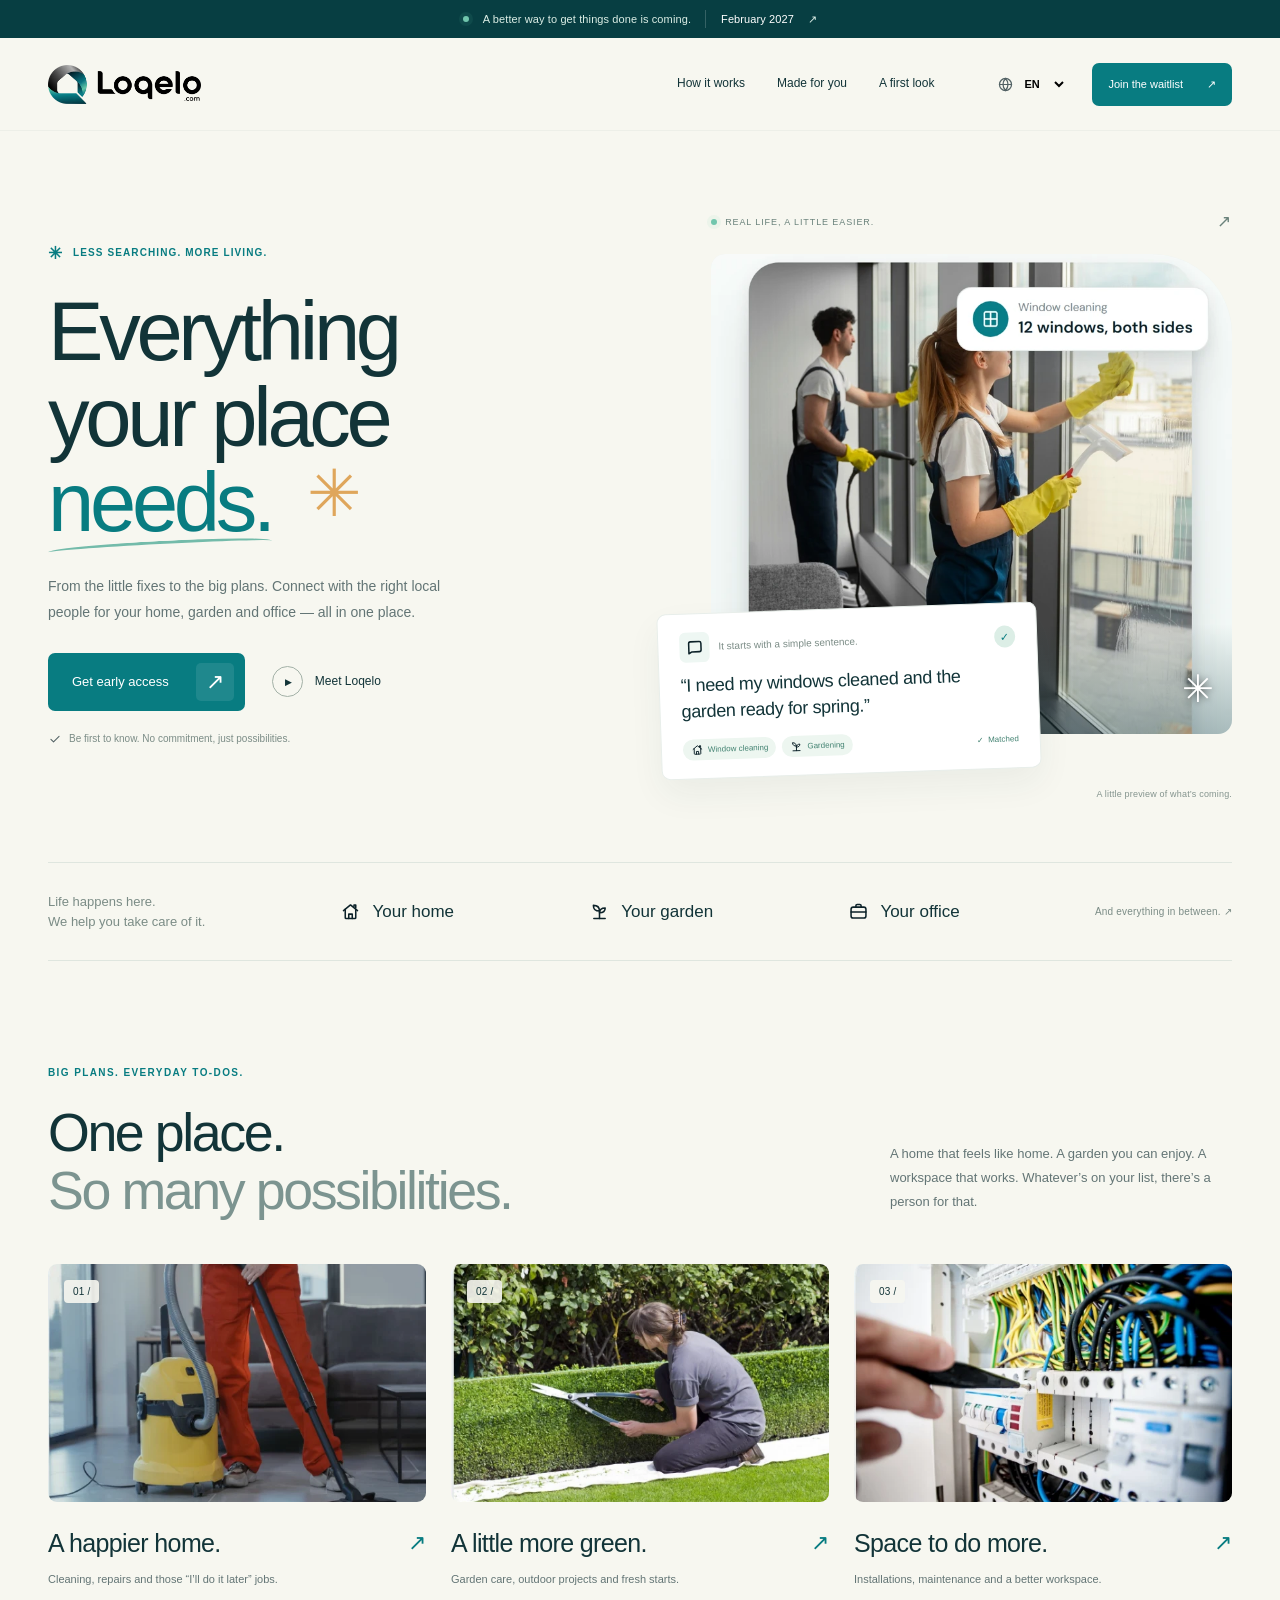
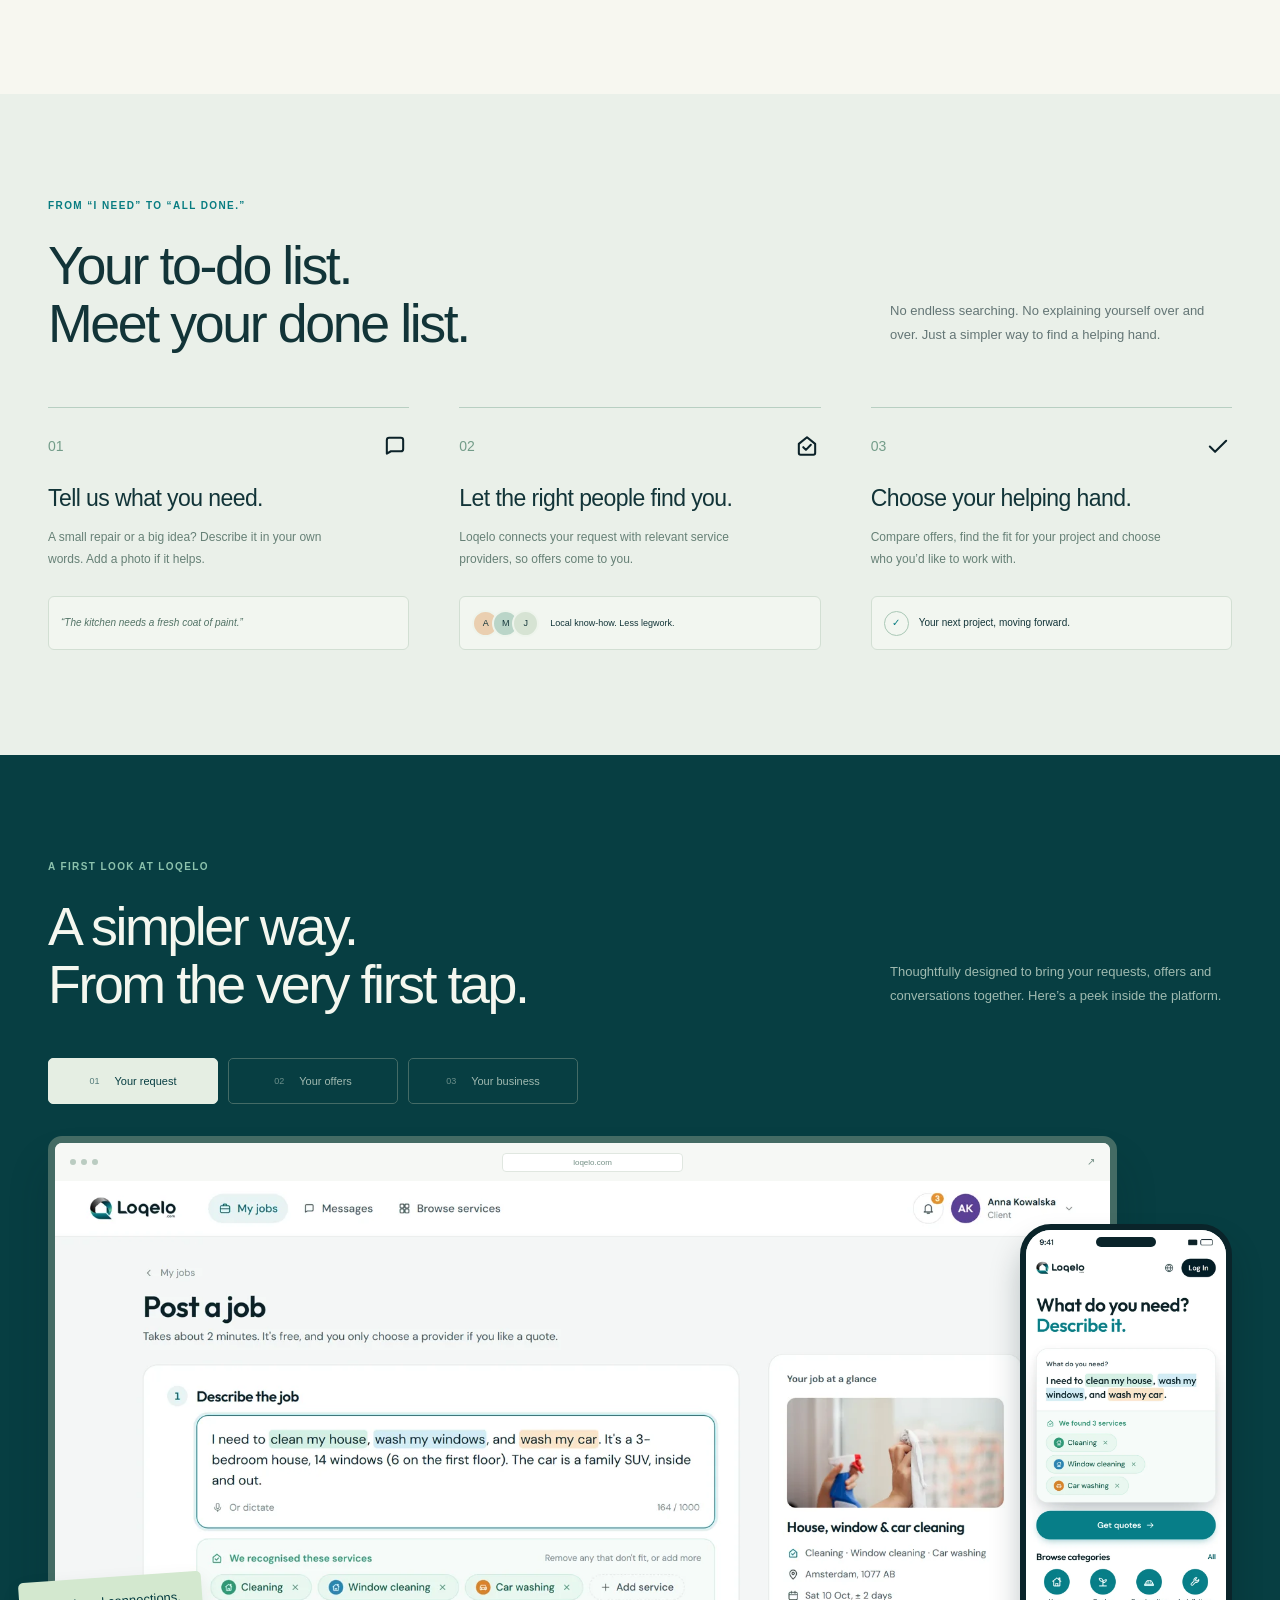
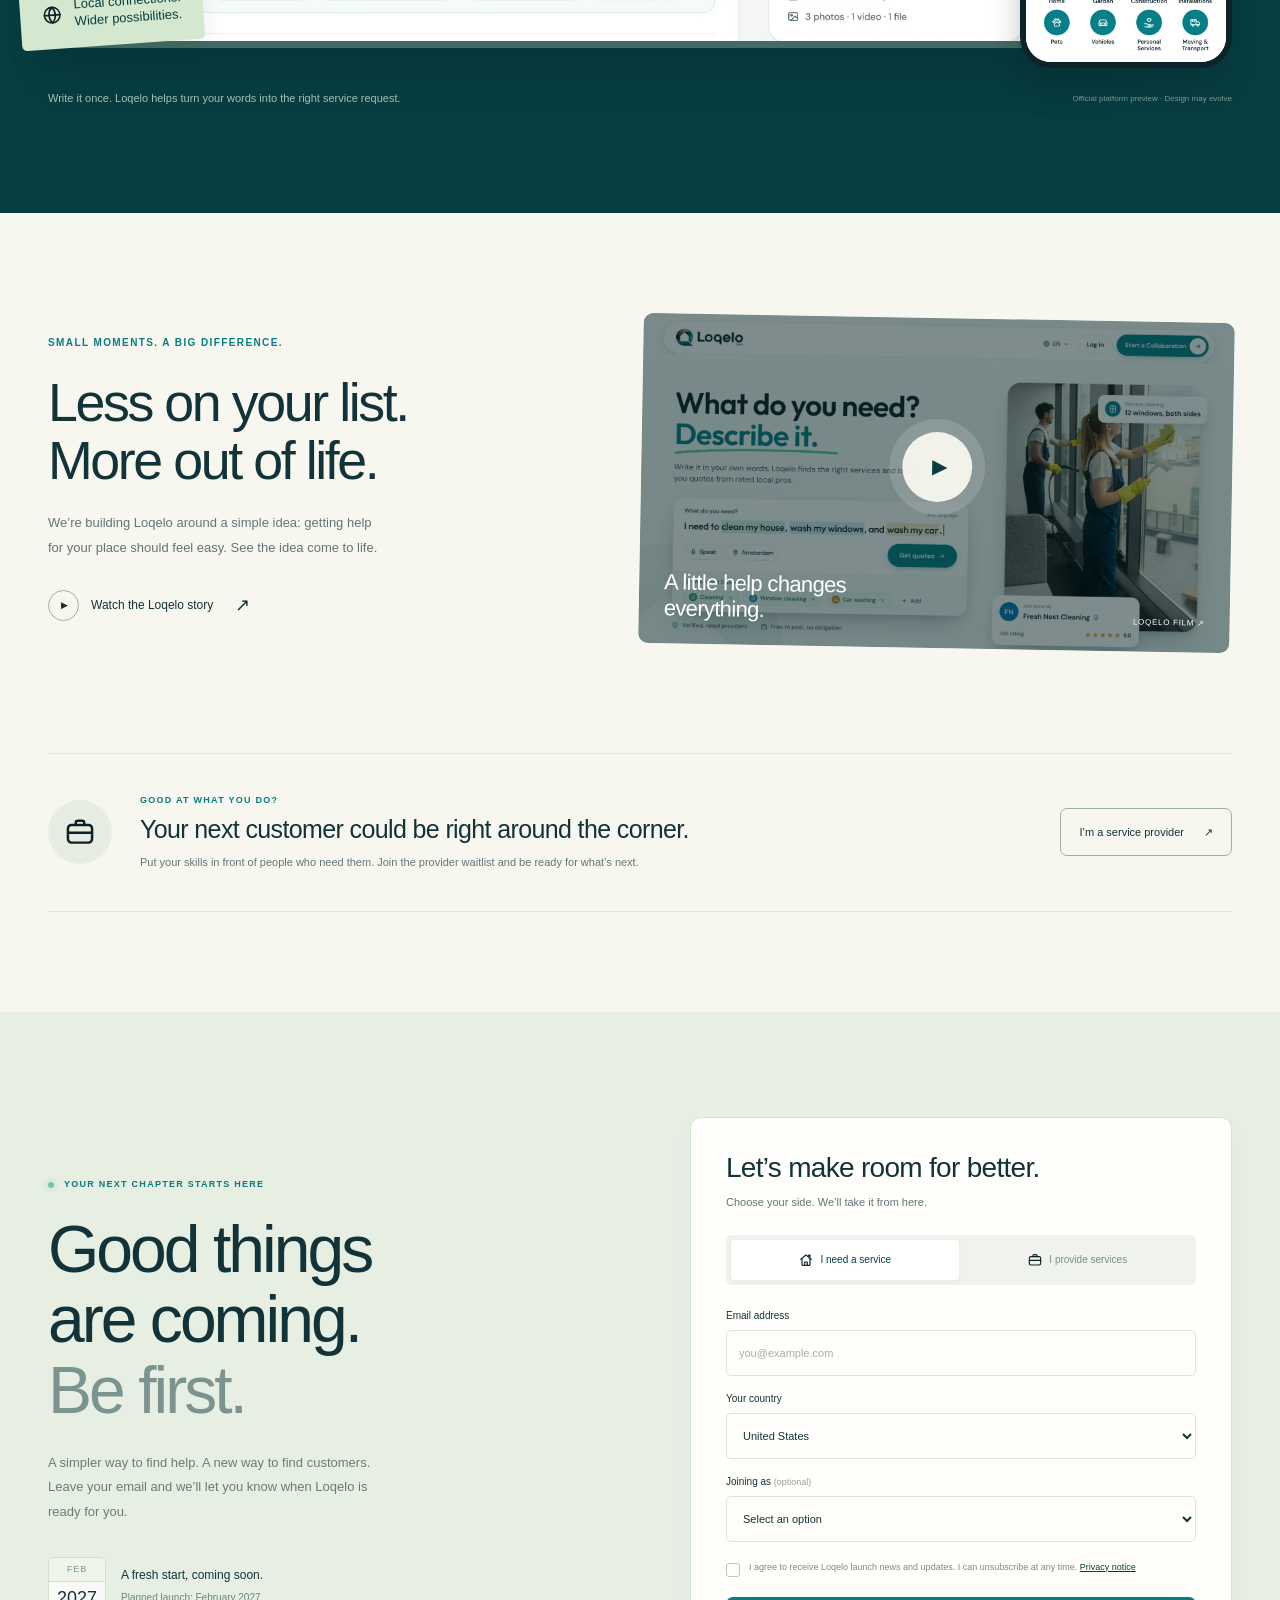
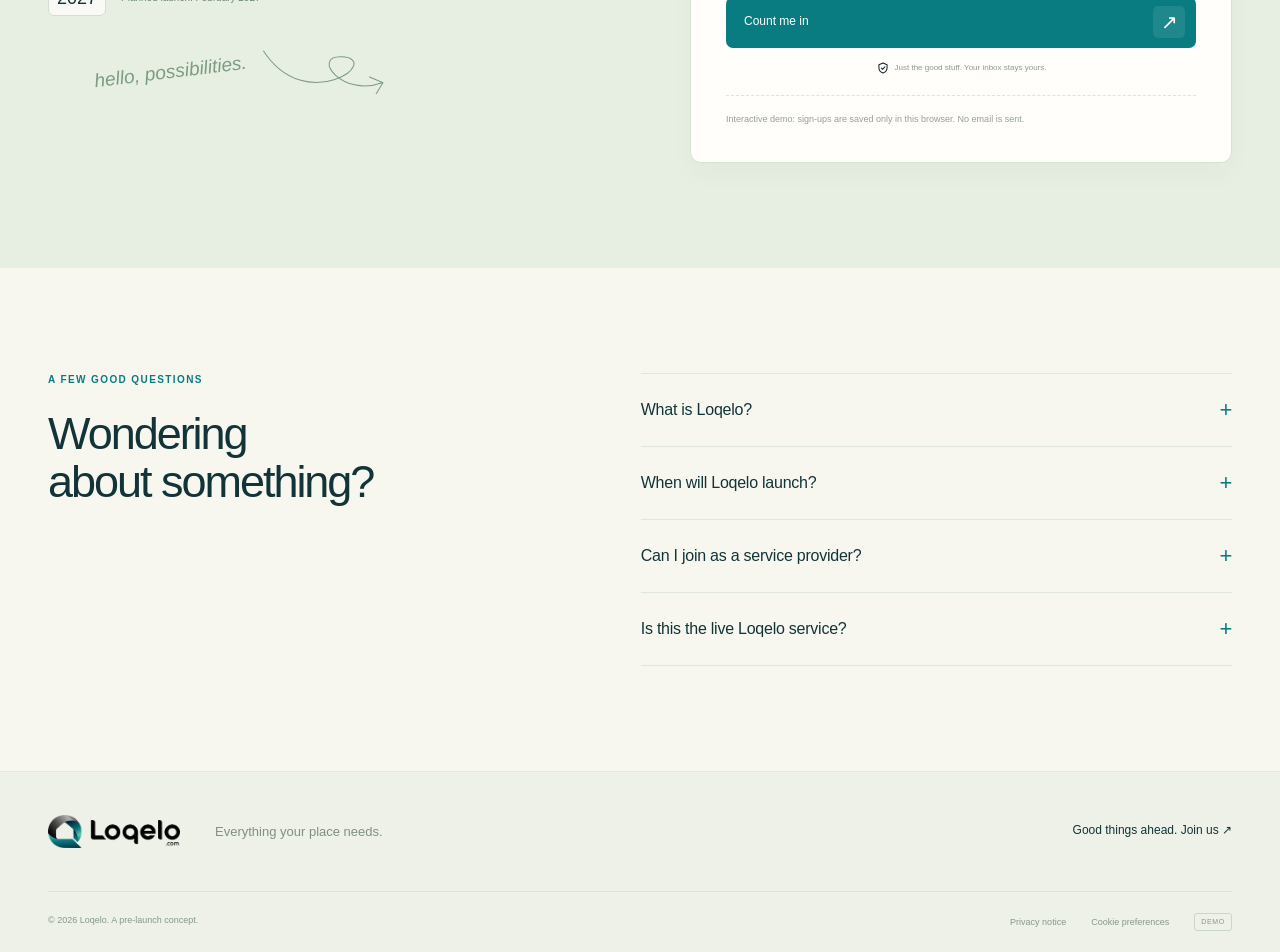
==== index.html @ 651e0505 "Build Loqelo pre-launch landing page demo" ====
<!doctype html>
<html lang="en">
<head>
  <meta charset="utf-8">
  <meta name="viewport" content="width=device-width, initial-scale=1">
  <meta name="theme-color" content="#073e42">
  <meta name="robots" content="noindex, nofollow">
  <title>Loqelo — Everything your place needs.</title>
  <meta name="description" content="A simpler way to connect with local service providers for your home, garden and office. Meet Loqelo. Launching February 2027.">
  <meta property="og:title" content="Loqelo — Everything your place needs.">
  <meta property="og:description" content="Your home. Your garden. Your office. Your next helping hand. Coming February 2027.">
  <meta property="og:type" content="website">
  <meta property="og:url" content="https://hzia1938-spec.github.io/loqelo-prelaunch-demo/">
  <meta property="og:image" content="https://hzia1938-spec.github.io/loqelo-prelaunch-demo/og-image.png">
  <link rel="icon" href="assets/favicon.png">
  <link rel="preload" href="assets/outfit.ttf" as="font" type="font/ttf" crossorigin>
  <link rel="stylesheet" href="styles.css">
  <script src="config.js" defer></script>
  <script src="app.js" defer></script>
</head>
<body>
  <a class="skip-link" href="#main" data-i18n="skip">Skip to content</a>
  <div class="announcement"><span class="status-dot"></span><span data-i18n="announcement">A better way to get things done is coming.</span><span class="announcement-date" data-i18n="date">February 2027</span><span aria-hidden="true">↗</span></div>
  <header class="site-header">
    <div class="nav-wrap wrap">
      <a href="#" class="brand" aria-label="Loqelo home"><img src="assets/logo.webp" alt="Loqelo" width="171" height="44"></a>
      <nav class="desktop-nav" aria-label="Main navigation">
        <a href="#how-it-works" data-i18n="navHow">How it works</a>
        <a href="#possibilities" data-i18n="navFor">Made for you</a>
        <a href="#platform" data-i18n="navPeek">A first look</a>
      </nav>
      <div class="nav-actions">
        <label class="language-control"><img src="assets/globe.svg" alt="" width="17" height="17"><span class="sr-only" data-i18n="language">Choose language</span><select id="language" aria-label="Choose language"><option value="en">EN</option><option value="pl">PL</option><option value="de">DE</option></select></label>
        <a class="button button-small nav-cta" href="#waitlist"><span data-i18n="join">Join the waitlist</span><span aria-hidden="true">↗</span></a>
        <button class="menu-button" aria-expanded="false" aria-controls="mobile-nav" aria-label="Open navigation"><span></span><span></span></button>
      </div>
    </div>
    <nav id="mobile-nav" class="mobile-nav" aria-label="Mobile navigation" hidden><a href="#how-it-works" data-i18n="navHow">How it works</a><a href="#possibilities" data-i18n="navFor">Made for you</a><a href="#platform" data-i18n="navPeek">A first look</a><a href="#waitlist" data-i18n="join">Join the waitlist</a></nav>
  </header>
  <main id="main">
    <section class="hero wrap">
      <div class="hero-copy">
        <div class="eyebrow"><span class="tiny-spark" aria-hidden="true">✳</span><span data-i18n="heroEyebrow">LESS SEARCHING. MORE LIVING.</span></div>
        <h1><span data-i18n="heroOne">Everything</span><br><span data-i18n="heroTwo">your place</span><br><span class="hero-accent" data-i18n="heroThree">needs.</span><span class="heading-star" aria-hidden="true">✳</span></h1>
        <p class="hero-description" data-i18n="heroDescription">From the little fixes to the big plans. Connect with the right local people for your home, garden and office — all in one place.</p>
        <div class="hero-buttons"><a class="button" href="#waitlist"><span data-i18n="earlyAccess">Get early access</span><span class="arrow-circle" aria-hidden="true">↗</span></a><button class="text-button watch-button"><span class="play-small" aria-hidden="true">▶</span><span data-i18n="watch">Meet Loqelo</span></button></div>
        <p class="hero-note"><img src="assets/check.svg" width="16" height="16" alt=""><span data-i18n="heroNote">Be first to know. No commitment, just possibilities.</span></p>
      </div>
      <div class="hero-visual">
        <div class="visual-topline"><span class="status-dot"></span><span data-i18n="visualNote">REAL LIFE, A LITTLE EASIER.</span><span aria-hidden="true">↗</span></div>
        <div class="photo-frame"><img class="hero-photo" src="assets/hero-service.webp" alt="A preview of Loqelo, showing local window cleaning professionals at work" width="810" height="960" fetchpriority="high"><div class="photo-caption"><span data-i18n="photoCaption">Your place. In good hands.</span><span aria-hidden="true">✳</span></div></div>
        <div class="request-float"><div class="request-heading"><span class="request-icon"><img src="assets/message.svg" alt="" width="21" height="21"></span><span data-i18n="requestTitle">It starts with a simple sentence.</span><span class="request-tick" aria-hidden="true">✓</span></div><p data-i18n="sampleRequest">“I need my windows cleaned and the garden ready for spring.”</p><div class="match-tags"><span><img src="assets/home.svg" alt="" width="13" height="13"><span data-i18n="windowTag">Window cleaning</span></span><span><img src="assets/sprout.svg" alt="" width="13" height="13"><span data-i18n="gardenTag">Gardening</span></span><span class="match-indicator">✓ <span data-i18n="matched">Matched</span></span></div></div>
        <span class="visual-footnote" data-i18n="previewNote">A little preview of what’s coming.</span>
      </div>
    </section>
    <div class="promise-strip wrap"><p data-i18n="promiseIntro">Life happens here.<br>We help you take care of it.</p><span><img src="assets/home.svg" alt=""><span data-i18n="yourHome">Your home</span></span><span><img src="assets/sprout.svg" alt=""><span data-i18n="yourGarden">Your garden</span></span><span><img src="assets/briefcase.svg" alt=""><span data-i18n="yourOffice">Your office</span></span><span class="strip-end" data-i18n="andBeyond">And everything in between. ↗</span></div>

    <section id="possibilities" class="possibilities section wrap">
      <div class="section-heading"><div><div class="eyebrow" data-i18n="possibilityEyebrow">BIG PLANS. EVERYDAY TO-DOS.</div><h2><span data-i18n="possibilityOne">One place.</span><br><span class="muted-heading" data-i18n="possibilityTwo">So many possibilities.</span></h2></div><p data-i18n="possibilityDescription">A home that feels like home. A garden you can enjoy. A workspace that works. Whatever’s on your list, there’s a person for that.</p></div>
      <div class="category-grid">
        <a href="#waitlist" class="category-card" data-role-choice="customer"><div class="category-photo"><img src="assets/home.webp" alt="A professional caring for a home with upholstery cleaning" width="560" height="395" loading="lazy"><span class="category-number">01 /</span></div><div class="category-title"><h3 data-i18n="catHome">A happier home.</h3><span aria-hidden="true">↗</span></div><p data-i18n="catHomeDescription">Cleaning, repairs and those “I’ll do it later” jobs.</p></a>
        <a href="#waitlist" class="category-card" data-role-choice="customer"><div class="category-photo"><img src="assets/garden.webp" alt="A gardener measuring and caring for a green lawn" width="560" height="395" loading="lazy"><span class="category-number">02 /</span></div><div class="category-title"><h3 data-i18n="catGarden">A little more green.</h3><span aria-hidden="true">↗</span></div><p data-i18n="catGardenDescription">Garden care, outdoor projects and fresh starts.</p></a>
        <a href="#waitlist" class="category-card" data-role-choice="customer"><div class="category-photo"><img src="assets/office.webp" alt="Electrical installation and maintenance services" width="560" height="395" loading="lazy"><span class="category-number">03 /</span></div><div class="category-title"><h3 data-i18n="catOffice">Space to do more.</h3><span aria-hidden="true">↗</span></div><p data-i18n="catOfficeDescription">Installations, maintenance and a better workspace.</p></a>
      </div>
    </section>

    <section id="how-it-works" class="how-section section"><div class="wrap">
      <div class="section-heading"><div><div class="eyebrow" data-i18n="howEyebrow">FROM “I NEED” TO “ALL DONE.”</div><h2 data-i18n="howTitle">Your to-do list.<br>Meet your done list.</h2></div><p data-i18n="howDescription">No endless searching. No explaining yourself over and over. Just a simpler way to find a helping hand.</p></div>
      <div class="steps"><article class="step"><div class="step-top"><span>01</span><img src="assets/message.svg" alt="" width="32" height="32"></div><h3 data-i18n="stepOneTitle">Tell us what you need.</h3><p data-i18n="stepOneDescription">A small repair or a big idea? Describe it in your own words. Add a photo if it helps.</p><div class="step-example" data-i18n="stepOneExample">“The kitchen needs a fresh coat of paint.”</div></article><article class="step"><div class="step-top"><span>02</span><img src="assets/match.svg" alt="" width="32" height="32"></div><h3 data-i18n="stepTwoTitle">Let the right people find you.</h3><p data-i18n="stepTwoDescription">Loqelo connects your request with relevant service providers, so offers come to you.</p><div class="mini-matches"><span class="mini-avatar">A</span><span class="mini-avatar">M</span><span class="mini-avatar">J</span><span data-i18n="stepTwoExample">Local know-how. Less legwork.</span></div></article><article class="step"><div class="step-top"><span>03</span><img src="assets/check.svg" alt="" width="32" height="32"></div><h3 data-i18n="stepThreeTitle">Choose your helping hand.</h3><p data-i18n="stepThreeDescription">Compare offers, find the fit for your project and choose who you’d like to work with.</p><div class="step-done"><span>✓</span><span data-i18n="stepThreeExample">Your next project, moving forward.</span></div></article></div>
    </div></section>

    <section id="platform" class="platform-section section"><div class="wrap"><div class="section-heading"><div><div class="eyebrow" data-i18n="platformEyebrow">A FIRST LOOK AT LOQELO</div><h2 data-i18n="platformTitle">A simpler way.<br>From the very first tap.</h2></div><p data-i18n="platformDescription">Thoughtfully designed to bring your requests, offers and conversations together. Here’s a peek inside the platform.</p></div>
      <div class="tour-tabs" role="tablist" aria-label="Platform preview"><button role="tab" aria-selected="true" aria-controls="tour-panel" id="tab-request" data-tour="request"><span>01</span><span data-i18n="tourRequest">Your request</span></button><button role="tab" aria-selected="false" aria-controls="tour-panel" id="tab-offers" data-tour="offers" tabindex="-1"><span>02</span><span data-i18n="tourOffers">Your offers</span></button><button role="tab" aria-selected="false" aria-controls="tour-panel" id="tab-provider" data-tour="provider" tabindex="-1"><span>03</span><span data-i18n="tourProvider">Your business</span></button></div>
      <div class="product-composition"><div class="browser-window"><div class="browser-chrome"><span class="browser-dots"><i></i><i></i><i></i></span><span class="browser-address">loqelo.com</span><span aria-hidden="true">↗</span></div><div id="tour-panel" class="screen-scroll" role="tabpanel" aria-labelledby="tab-request" tabindex="0"><img id="tour-image" src="assets/platform-request.webp" alt="Official Loqelo preview: describe a job in your own words" width="1600" loading="lazy"></div></div><div class="phone-preview"><div class="phone-speaker"></div><img src="assets/mobile-home.webp" alt="Official Loqelo mobile interface preview" width="650" height="1407" loading="lazy"></div><div class="product-sticker"><img src="assets/globe.svg" alt="" width="22" height="22"><span data-i18n="productSticker">Local connections.<br>Wider possibilities.</span></div></div>
      <div class="tour-caption"><span id="tour-description" data-i18n="tourRequestDescription">Write it once. Loqelo helps turn your words into the right service request.</span><span data-i18n="screenNote">Official platform preview · Design may evolve</span></div>
    </div></section>

    <section class="story-section wrap section"><div class="story-copy"><div class="eyebrow" data-i18n="storyEyebrow">SMALL MOMENTS. A BIG DIFFERENCE.</div><h2 data-i18n="storyTitle">Less on your list.<br>More out of life.</h2><p data-i18n="storyDescription">We’re building Loqelo around a simple idea: getting help for your place should feel easy. See the idea come to life.</p><button class="text-button watch-button"><span class="play-small" aria-hidden="true">▶</span><span data-i18n="storyButton">Watch the Loqelo story</span><span aria-hidden="true">↗</span></button></div><button class="video-preview watch-button" aria-label="Play the official Loqelo promotional video"><img src="assets/platform-home.webp" alt="A look at the Loqelo platform" width="1600" loading="lazy"><span class="video-overlay"></span><span class="big-play" aria-hidden="true">▶</span><span class="video-label"><span data-i18n="videoLabel">A little help changes everything.</span><span>LOQELO FILM ↗</span></span></button></section>

    <section class="provider-section wrap"><div class="provider-icon"><img src="assets/briefcase.svg" width="34" height="34" alt=""></div><div><div class="eyebrow" data-i18n="providerEyebrow">GOOD AT WHAT YOU DO?</div><h2 data-i18n="providerTitle">Your next customer could be right around the corner.</h2><p data-i18n="providerDescription">Put your skills in front of people who need them. Join the provider waitlist and be ready for what’s next.</p></div><a class="button button-outline" href="#waitlist" data-role-choice="provider"><span data-i18n="providerButton">I’m a service provider</span><span aria-hidden="true">↗</span></a></section>

    <section id="waitlist" class="waitlist-section section"><div class="wrap waitlist-layout"><div class="waitlist-copy"><div class="eyebrow"><span class="status-dot"></span><span data-i18n="waitlistEyebrow">YOUR NEXT CHAPTER STARTS HERE</span></div><h2><span data-i18n="waitlistOne">Good things</span><br><span data-i18n="waitlistTwo">are coming.</span><br><span class="muted-heading" data-i18n="waitlistThree">Be first.</span></h2><p data-i18n="waitlistDescription">A simpler way to find help. A new way to find customers. Leave your email and we’ll let you know when Loqelo is ready for you.</p><div class="launch-date"><span class="launch-calendar"><span data-i18n="launchMonth">FEB</span><b>2027</b></span><div><strong data-i18n="launchTitle">A fresh start, coming soon.</strong><span data-i18n="launchDescription">Planned launch: February 2027</span></div></div><div class="waitlist-doodle" aria-hidden="true"><span>hello, possibilities.</span><svg viewBox="0 0 150 65"><path d="M5 8C55 85 145 17 95 15C60 14 96 62 142 45M127 38L143 45L135 58"/></svg></div></div>
      <div class="signup-card"><div class="signup-content"><h3 data-i18n="formTitle">Let’s make room for better.</h3><p class="form-intro" data-i18n="formIntro">Choose your side. We’ll take it from here.</p><div class="role-tabs" role="group" aria-label="I am joining as"><button type="button" aria-pressed="true" data-signup-role="customer"><img src="assets/home.svg" alt="" width="18" height="18"><span data-i18n="customer">I need a service</span></button><button type="button" aria-pressed="false" data-signup-role="provider"><img src="assets/briefcase.svg" alt="" width="18" height="18"><span data-i18n="provider">I provide services</span></button></div>
        <form id="waitlist-form"><div class="field"><label for="email" data-i18n="emailLabel">Email address</label><input id="email" name="email" type="email" placeholder="you@example.com" autocomplete="email" maxlength="254" required></div><div class="field"><label for="country" id="country-label" data-i18n="countryLabel">Your country</label><select id="country" name="country" required><option value="" data-i18n="countryPlaceholder">Select your country</option></select></div><div class="field"><label for="account-type"><span data-i18n="typeLabel">Joining as</span> <span class="optional" data-i18n="optional">(optional)</span></label><select id="account-type" name="accountType"><option value="" data-i18n="typePlaceholder">Select an option</option><option value="individual" data-i18n="individual">An individual</option><option value="business" data-i18n="business">A business</option></select></div><div class="honeypot" aria-hidden="true"><label for="website">Website</label><input id="website" name="website" tabindex="-1" autocomplete="off"></div><label class="consent-row"><input id="consent" name="consent" type="checkbox" required><span><span data-i18n="consentText">I agree to receive Loqelo launch news and updates. I can unsubscribe at any time.</span> <button type="button" class="inline-button privacy-button" data-i18n="privacyLink">Privacy notice</button></span></label><p class="form-error" role="alert" hidden></p><button class="button form-submit" type="submit"><span data-i18n="formSubmit">Count me in</span><span class="arrow-circle" aria-hidden="true">↗</span></button><p class="form-reassurance"><img src="assets/shield.svg" width="14" height="14" alt=""><span data-i18n="formReassurance">Just the good stuff. Your inbox stays yours.</span></p></form>
        <p class="demo-note" data-i18n="demoNote">Interactive demo: sign-ups are saved only in this browser. No email is sent.</p>
      </div><div class="signup-success" hidden role="status" tabindex="-1"><span class="success-mark">✓</span><div class="eyebrow" data-i18n="successEyebrow">HERE’S TO NEW POSSIBILITIES</div><h3 data-i18n="successTitle">You’re on the demo list.</h3><p data-i18n="successDescription">Your sign-up has been saved in this browser. In the live version, this is where your Loqelo journey begins.</p><div class="success-actions"><button class="button" id="export-signups"><span data-i18n="export">Download demo CSV</span><span aria-hidden="true">↓</span></button><button class="text-button" id="another-signup" data-i18n="another">Try another sign-up</button></div><p class="demo-note" data-i18n="demoNote">Interactive demo: sign-ups are saved only in this browser. No email is sent.</p></div></div>
    </div></section>

    <section class="faq-section wrap section"><div><div class="eyebrow" data-i18n="faqEyebrow">A FEW GOOD QUESTIONS</div><h2 data-i18n="faqTitle">Wondering<br>about something?</h2></div><div class="faq-list"><details><summary><span data-i18n="faqOneQ">What is Loqelo?</span><span aria-hidden="true">+</span></summary><p data-i18n="faqOneA">Loqelo is an upcoming platform connecting people with service providers for the home, garden and office. Describe what you need, receive offers and choose a provider.</p></details><details><summary><span data-i18n="faqTwoQ">When will Loqelo launch?</span><span aria-hidden="true">+</span></summary><p data-i18n="faqTwoA">Our planned launch is February 2027. Join the waitlist to hear about launch news and availability in your country.</p></details><details><summary><span data-i18n="faqThreeQ">Can I join as a service provider?</span><span aria-hidden="true">+</span></summary><p data-i18n="faqThreeA">Absolutely. Whether you work independently or run a business, choose “I provide services” in the sign-up form and tell us where you work.</p></details><details><summary><span data-i18n="faqFourQ">Is this the live Loqelo service?</span><span aria-hidden="true">+</span></summary><p data-i18n="faqFourA">This is a pre-launch website demo. The platform screens show the planned experience. Demo form entries stay in your browser and are not sent to a live mailing list.</p></details></div></section>
  </main>
  <footer class="site-footer"><div class="wrap footer-main"><a class="brand" href="#" aria-label="Loqelo home"><img src="assets/logo.webp" alt="Loqelo" width="155" height="40"></a><p data-i18n="footerTagline">Everything your place needs.</p><a href="#waitlist" data-i18n="footerCta">Good things ahead. Join us ↗</a></div><div class="wrap footer-bottom"><span>© 2026 Loqelo. <span data-i18n="footerRights">A pre-launch concept.</span></span><span class="footer-links"><button class="privacy-button" data-i18n="privacyLink">Privacy notice</button><button id="cookie-settings" data-i18n="cookieSettings">Cookie preferences</button><span class="demo-badge" data-i18n="demoBadge">DEMO</span></span></div></footer>

  <dialog id="video-dialog" class="video-dialog" aria-label="Loqelo promotional video"><button class="dialog-close" aria-label="Close video">×</button><video controls playsinline preload="none" src="assets/loqelo-intro.mp4"></video><p data-i18n="videoCredit">The official Loqelo promotional film.</p></dialog>
  <dialog id="privacy-dialog" class="text-dialog" aria-labelledby="privacy-title"><button class="dialog-close" aria-label="Close privacy notice">×</button><div class="eyebrow">LOQELO · DEMO</div><h2 id="privacy-title" data-i18n="privacyTitle">Your privacy, explained.</h2><p data-i18n="privacyBody">This public concept demo saves form entries in this browser’s session storage only. No sign-up email is sent and no marketing account receives your details. Entries disappear when this tab’s browser session ends. You can export or delete your local demo entries below.</p><p data-i18n="privacyAnalytics">Analytics are disabled in this demo. Cookie preferences are stored locally. A live deployment needs its own privacy notice, mailing-list service and consent setup before collecting real subscriptions.</p><p><span data-i18n="hostingNotice">GitHub Pages hosts this site and may process technical connection information.</span> <a href="https://docs.github.com/en/site-policy/privacy-policies/github-general-privacy-statement" target="_blank" rel="noopener" data-i18n="hostingPolicy">GitHub privacy policy ↗</a></p><div class="privacy-actions"><button class="button" id="delete-signups" data-i18n="deleteEntries">Delete local demo entries</button><button class="text-button" id="privacy-done" data-i18n="done">Done</button></div><p id="delete-status" role="status"></p></dialog>
  <dialog id="cookies-dialog" class="text-dialog" aria-labelledby="cookie-title"><button class="dialog-close" aria-label="Close cookie preferences">×</button><div class="eyebrow">LOQELO</div><h2 id="cookie-title" data-i18n="cookieTitle">A little choice is a good thing.</h2><p data-i18n="cookieBody">Essential storage remembers your language and privacy choices. Optional analytics would help understand page visits and sign-up conversion without sharing email addresses or form content. No analytics service is configured in this demo.</p><div class="privacy-actions"><button class="button" id="essential-only" data-i18n="essentialOnly">Essential only</button><button class="button button-outline" id="allow-analytics" data-i18n="allowAnalytics">Allow analytics</button></div></dialog>
</body>
</html>
---- styles.css ----
@font-face{font-family:Outfit;src:url('assets/outfit.ttf') format('truetype');font-weight:100 900;font-display:swap}
@font-face{font-family:'DM Sans';src:url('assets/dm-sans.ttf') format('truetype');font-weight:100 1000;font-display:swap}
:root{--ink:#123438;--teal:#087c81;--deep:#073e42;--mint:#dceee6;--cream:#f7f7f0;--body:#637575;--line:#dfe6df;--white:#fff;--outfit:Outfit,Arial,sans-serif;--sans:'DM Sans',Arial,sans-serif}
*{box-sizing:border-box}html{scroll-behavior:smooth;scroll-padding-top:110px}body{margin:0;color:var(--ink);background:var(--cream);font:15px/1.65 var(--sans);-webkit-font-smoothing:antialiased}button,input,select{font:inherit}button,a,input,select{touch-action:manipulation}button,a{ -webkit-tap-highlight-color:transparent}button{cursor:pointer}button{color:inherit}a{color:inherit;text-decoration:none}img{display:block;max-width:100%;height:auto}button{border:0}button:disabled{cursor:wait;opacity:.7}button:focus-visible,a:focus-visible,summary:focus-visible,input:focus-visible,select:focus-visible,[tabindex]:focus-visible{outline:3px solid #d49842;outline-offset:5px}h1,h2,h3,p{margin:0}h1,h2,h3{font-family:var(--outfit);font-weight:500;line-height:1.08;letter-spacing:-.045em}h2{font-size:clamp(38px,4.2vw,57px)}h3{font-size:25px;letter-spacing:-.025em}.wrap{width:min(1220px,calc(100% - 96px));margin-inline:auto}.section{padding-block:105px}.eyebrow{display:flex;align-items:center;gap:10px;font:600 10px/1.4 var(--sans);letter-spacing:.14em;color:var(--teal);margin-bottom:23px}.status-dot{width:6px;height:6px;border-radius:50%;background:#71c6ad;display:inline-block;flex-shrink:0;box-shadow:0 0 0 4px #71c6ad15}.muted-heading{color:#7c9490}.sr-only,.honeypot{position:absolute;width:1px;height:1px;overflow:hidden;clip:rect(0,0,0,0);white-space:nowrap}.skip-link{position:fixed;top:-100px;left:15px;z-index:100;background:var(--deep);color:white;padding:15px}.skip-link:focus{top:12px}.announcement{background:var(--deep);color:#dceee6;display:flex;align-items:center;justify-content:center;gap:14px;min-height:38px;font-size:11px;letter-spacing:.01em}.announcement-date{border-left:1px solid #ffffff30;padding-left:15px;color:#fff}.site-header{position:sticky;top:0;z-index:20;background:#f7f7f0f2;backdrop-filter:blur(16px);border-bottom:1px solid #1234380a}.nav-wrap{display:flex;align-items:center;justify-content:space-between;height:92px;gap:35px}.brand{flex-shrink:0}.brand img{width:153px;height:auto}.desktop-nav{display:flex;align-items:center;gap:32px;margin-left:auto;margin-right:28px;font-size:12px;font-weight:500}.desktop-nav a{transition:color .2s}.desktop-nav a:hover{color:var(--teal)}.nav-actions{display:flex;align-items:center;gap:25px}.language-control{display:flex;gap:6px;align-items:center}.language-control img{opacity:.7}.language-control select{border:0;background:transparent;font-size:11px;font-weight:600;cursor:pointer;width:47px;outline-offset:0}.button{display:inline-flex;align-items:center;justify-content:center;gap:27px;min-height:58px;border-radius:7px;background:var(--teal);color:#fff;padding:9px 11px 9px 24px;font-size:13px;font-weight:500;line-height:1.3;transition:background .2s,transform .2s;white-space:nowrap}.button:hover{background:#09636a;transform:translateY(-2px)}.button-small{min-height:43px;font-size:11px;padding:12px 16px;gap:24px}.arrow-circle{display:grid;place-items:center;width:38px;height:38px;border-radius:5px;background:#ffffff18;font-size:22px}.text-button{display:inline-flex;align-items:center;justify-content:center;gap:12px;background:none;font-size:12px;font-weight:500;padding:8px 0}.text-button:hover{color:var(--teal)}.play-small{border:1px solid #a3b1a7;width:31px;height:31px;border-radius:50%;display:grid;place-items:center;font-size:9px;padding-left:2px}.menu-button{display:none;padding:10px;background:transparent;width:40px}.menu-button span{display:block;width:22px;height:1.5px;background:var(--ink);margin:6px 0}.mobile-nav{padding:10px 25px 25px;border-top:1px solid var(--line)}.mobile-nav:not([hidden]){display:grid;gap:16px}
.hero{display:grid;grid-template-columns:1.05fr 1fr;gap:65px;padding-block:65px 76px;align-items:center}.hero-copy{padding:7px 0 0}.hero-copy .eyebrow{margin-bottom:24px;letter-spacing:.11em}.tiny-spark{font-size:17px}.hero h1{font-size:clamp(64px,6.5vw,90px);font-weight:500;line-height:1.025;letter-spacing:-.052em;position:relative;width:max-content}.hero-accent{color:var(--teal);position:relative;display:inline-block}.hero-accent:after{content:'';position:absolute;left:0;right:0;bottom:-7px;height:8px;border-top:3px solid #73bbaa;border-radius:50% 50% 0 0;transform:rotate(-3deg)}.heading-star{display:inline-block;font-size:65px;color:#dfa65b;line-height:1;margin-left:35px;vertical-align:15px;font-weight:400}.hero-description{max-width:405px;font-size:14px;line-height:1.85;color:var(--body);margin-block:29px 27px}.hero-buttons{display:flex;align-items:center;gap:27px}.hero-note{display:flex;align-items:center;gap:7px;font-size:10px;color:#7b8c86;margin-top:20px}.hero-note img{width:14px;opacity:.7}.hero-visual{position:relative;margin-top:12px;align-self:center;padding:0 0 52px 25px}.visual-topline{display:flex;align-items:center;gap:8px;margin-bottom:18px;font-size:9px;font-weight:500;letter-spacing:.1em;color:#6a827b}.visual-topline>:last-child{margin-left:auto;font-size:17px}.photo-frame{height:480px;position:relative;border-radius:14px 80px 14px 14px;overflow:hidden;background:#eef1e9}.hero-photo{width:100%;height:100%;object-fit:cover;object-position:50% 0}.photo-caption{position:absolute;left:18px;bottom:23px;right:18px;display:flex;justify-content:space-between;color:#fff;align-items:center;font:500 14px var(--outfit);text-shadow:0 1px 6px #0009}.photo-caption>:last-child{font-size:38px}.photo-frame:after{content:'';position:absolute;bottom:0;left:0;right:0;height:110px;background:linear-gradient(transparent,#09363e50);pointer-events:none}.photo-caption{z-index:1}.request-float{position:absolute;bottom:12px;left:-27px;width:380px;padding:18px 21px;background:var(--white);border:1px solid #e8eeea;border-radius:9px;box-shadow:0 15px 34px #1c4b3e0f;z-index:2;transform:rotate(-2deg)}.request-heading{display:flex;align-items:center;gap:9px;font-size:10px;color:#7b8c86}.request-icon{width:30px;height:30px;display:grid;place-items:center;background:#eef7f3;border-radius:6px}.request-tick{margin-left:auto;background:#dceee6;color:var(--teal);font-size:11px;padding:2px 6px;border-radius:50%}.request-float p{font:500 18px/1.45 var(--outfit);margin-top:10px;letter-spacing:-.02em}.match-tags{display:flex;align-items:center;gap:6px;margin-top:15px;font-size:8px}.match-tags>span{display:flex;align-items:center;gap:4px;background:#edf6f0;color:#428271;padding:4px 8px;border-radius:20px}.match-tags>.match-indicator{background:transparent;margin-left:auto;padding-right:0}.visual-footnote{position:absolute;bottom:-16px;right:0;font-size:9px;letter-spacing:.02em;color:#84948e}.promise-strip{display:flex;align-items:center;justify-content:space-between;gap:25px;border-block:1px solid var(--line);padding-block:29px}.promise-strip>p{font:400 13px/1.5 var(--outfit);color:#7b8c86}.promise-strip>span{display:flex;align-items:center;gap:11px;font:500 17px var(--outfit)}.promise-strip img{width:21px;height:21px}.promise-strip>.strip-end{font:400 10px var(--sans);color:#7b8c86;letter-spacing:.02em}
.section-heading{display:flex;align-items:flex-end;justify-content:space-between;gap:70px;margin-bottom:45px}.section-heading>p{max-width:342px;font-size:13px;color:var(--body);line-height:1.85;margin-bottom:5px}.category-grid{display:grid;grid-template-columns:repeat(3,1fr);gap:25px}.category-photo{position:relative;height:238px;overflow:hidden;border-radius:9px;background:#dce4d9}.category-photo img{width:100%;height:100%;object-fit:cover;transition:transform .5s}.category-card:hover img{transform:scale(1.045)}.category-number{position:absolute;left:16px;top:16px;background:#f7f7f0e8;font:500 10px var(--sans);border-radius:4px;padding:6px 9px;letter-spacing:.02em}.category-title{display:flex;justify-content:space-between;align-items:center;margin-top:23px}.category-title h3{font-size:25px}.category-title>span{font-size:22px;color:var(--teal)}.category-card>p{font-size:11px;color:var(--body);margin-top:9px}.how-section{background:#eaf0e9}.how-section .section-heading{margin-bottom:55px}.steps{display:grid;grid-template-columns:repeat(3,1fr);gap:50px}.step{border-top:1px solid #b8cfc2;padding-top:24px}.step-top{display:flex;justify-content:space-between;align-items:center;margin-bottom:26px}.step-top>span{font:400 14px var(--outfit);color:#739c89}.step-top img{width:28px;height:28px}.step h3{font-size:23px}.step>p{font-size:12px;color:#668076;line-height:1.9;margin-top:15px;max-width:302px}.step-example,.mini-matches,.step-done{margin-top:25px;background:#f7faf5a0;border:1px solid #d2dfd3;padding:12px;border-radius:6px;min-height:54px;display:flex;align-items:center;font-size:10px}.step-example{font-style:italic;color:#517265}.mini-avatar{width:27px;height:27px;border:2px solid #eef4ec;border-radius:50%;background:#d6e3d3;margin-left:-7px;display:grid;place-items:center;font-size:9px}.mini-avatar:first-child{margin-left:0;background:#eacfb0}.mini-avatar:nth-child(2){background:#bad5c8}.mini-matches>span:last-child{margin-left:11px;font-size:9px}.step-done{gap:10px}.step-done>span:first-child{width:25px;height:25px;border:1px solid #aac8b6;border-radius:50%;display:grid;place-items:center;color:var(--teal)}
.platform-section{background:var(--deep);color:#f4f7ef;overflow:hidden}.platform-section .eyebrow{color:#8cc2ad}.platform-section .section-heading>p{color:#9fbab0}.tour-tabs{display:flex;gap:10px;margin-bottom:32px}.tour-tabs button{display:flex;align-items:center;justify-content:center;gap:15px;background:none;color:#a0b9b0;border:1px solid #446b66;border-radius:5px;padding:13px 23px;font-size:11px;min-width:170px;transition:.2s}.tour-tabs button>span:first-child{font-size:9px;opacity:.65}.tour-tabs button[aria-selected=true]{background:#e5eee3;color:var(--deep);border-color:#e5eee3}.tour-tabs button:hover{border-color:#b4d4be}.product-composition{position:relative;padding-right:115px;padding-bottom:20px}.browser-window{border:7px solid #446b64;border-radius:14px;background:#f8fbfa;overflow:hidden;box-shadow:0 30px 40px #00212530}.browser-chrome{height:38px;display:flex;justify-content:space-between;align-items:center;padding:0 15px;background:#f6f8f5;color:#759086;font-size:10px}.browser-dots{display:flex;gap:5px}.browser-dots i{height:6px;width:6px;border-radius:50%;background:#baccc1}.browser-address{border:1px solid #e0e7e0;padding:2px 70px;border-radius:4px;background:white;font-size:8px}.screen-scroll{height:460px;overflow:auto;scrollbar-width:thin;scrollbar-color:#9cbbb0 #f0f7f3}.screen-scroll>img{width:100%;height:auto;min-height:100%;object-fit:cover;object-position:top}.phone-preview{position:absolute;right:0;bottom:0;width:212px;border:6px solid #0a242a;border-radius:31px;background:white;box-shadow:0 20px 30px #00212540;overflow:hidden}.phone-preview img{width:100%;height:auto}.phone-speaker{position:absolute;top:7px;left:35%;width:30%;height:10px;border-radius:10px;background:#0a242a}.product-sticker{position:absolute;bottom:24px;left:-28px;background:#d3e8cf;color:var(--deep);display:flex;align-items:center;gap:11px;padding:17px 21px;transform:rotate(-4deg);border-radius:5px;font:400 13px/1.3 var(--outfit);box-shadow:0 8px 20px #00212515}.tour-caption{display:flex;justify-content:space-between;align-items:center;gap:35px;color:#a6c4b7;font-size:11px;margin-top:21px}.tour-caption>:last-child{font-size:8px;white-space:nowrap;color:#7fa397}.story-section{display:grid;grid-template-columns:1fr 1.2fr;align-items:center;gap:100px}.story-copy>p{font-size:13px;line-height:1.9;color:var(--body);margin:22px 0;max-width:340px}.story-copy .text-button{gap:12px}.story-copy .text-button>:last-child{margin-left:10px;font-size:18px}.video-preview{position:relative;display:block;height:330px;width:100%;overflow:hidden;border-radius:10px;background:#b6d8c2;padding:0;transform:rotate(1deg)}.video-preview>img{width:100%;height:100%;object-fit:cover;object-position:top;filter:brightness(.65)}.video-overlay{position:absolute;inset:0;background:#073e4240}.big-play{position:absolute;left:50%;top:45%;transform:translate(-50%,-50%);width:70px;height:70px;background:#f7f7f0f5;color:var(--deep);border-radius:50%;display:grid;place-items:center;font-size:20px;padding-left:5px;box-shadow:0 0 0 13px #fff2;transition:box-shadow .3s}.video-preview:hover .big-play{box-shadow:0 0 0 20px #fff2}.video-label{position:absolute;bottom:23px;left:25px;right:25px;text-align:left;color:white;display:flex;justify-content:space-between;align-items:flex-end}.video-label>:first-child{font:400 22px/1.15 var(--outfit);letter-spacing:-.03em;max-width:220px}.video-label>:last-child{font-size:8px;letter-spacing:.09em;max-width:80px;text-align:right}.provider-section{display:flex;align-items:center;gap:28px;border-block:1px solid var(--line);padding-block:40px;margin-bottom:100px}.provider-icon{width:64px;height:64px;background:#e7ede2;display:grid;place-items:center;flex-shrink:0;border-radius:50%}.provider-section .eyebrow{margin-bottom:10px;font-size:9px}.provider-section h2{font-size:25px;max-width:550px;letter-spacing:-.025em}.provider-section p{font-size:11px;color:var(--body);margin-top:10px;max-width:510px}.button-outline{background:transparent;color:var(--ink);border:1px solid #9aafa5;min-height:48px;padding:13px 18px;font-size:11px;gap:20px}.button-outline:hover{background:#e3ece2;color:var(--ink)}.provider-section>.button{margin-left:auto}
.waitlist-section{background:#e7eee2;position:relative}.waitlist-layout{display:grid;grid-template-columns:1fr 1fr;gap:100px;align-items:center}.waitlist-copy h2{font-size:66px;line-height:1.07}.waitlist-copy .eyebrow{font-size:9px}.waitlist-copy>p{font-size:13px;line-height:1.9;color:#687f70;max-width:355px;margin-top:25px}.launch-date{display:flex;gap:15px;align-items:center;margin-top:32px}.launch-calendar{background:#f9faf5;border:1px solid #d2dfcc;border-radius:6px;text-align:center;overflow:hidden;width:58px}.launch-calendar>span{display:block;color:#7e9a8a;font-size:9px;background:#f0f4eb;padding:4px;border-bottom:1px solid #d2dfcc;letter-spacing:.1em}.launch-calendar>b{display:block;font:500 18px var(--outfit);padding:6px}.launch-date>div{display:grid;gap:4px}.launch-date strong{font-size:12px;font-weight:500}.launch-date>div>span{font-size:10px;color:#6d8878}.waitlist-doodle{display:flex;align-items:center;margin-top:26px;margin-left:46px;gap:12px;color:#7b9d82}.waitlist-doodle>span{font:400 19px var(--outfit);font-style:italic;transform:rotate(-7deg)}.waitlist-doodle svg{width:130px;height:60px;stroke:#7b9d82;fill:none;stroke-width:1.2}.signup-card{background:#fffefb;border:1px solid #d7e3d2;border-radius:11px;padding:35px;min-width:0;box-shadow:0 12px 25px #38573308}.signup-card h3{font-size:28px}.form-intro{font-size:11px;color:var(--body);margin-top:9px}.role-tabs{display:grid;grid-template-columns:1fr 1fr;gap:5px;border-radius:6px;background:#f0f3ed;padding:5px;margin-block:24px}.role-tabs>button{display:flex;align-items:center;justify-content:center;gap:6px;border-radius:4px;min-height:40px;padding:8px;font-size:10px;background:transparent;color:#749086;line-height:1.35}.role-tabs>button[aria-pressed=true]{background:#fff;color:var(--deep);box-shadow:0 2px 5px #1234380b}.role-tabs img{width:16px;height:16px}.field{display:flex;flex-direction:column;gap:7px;margin-bottom:16px}.field>label{font-size:10px;font-weight:500;line-height:1.4}.field>input,.field>select{background:#fffefb;border:1px solid #dce3d9;border-radius:5px;min-height:46px;padding:10px 12px;color:var(--ink);font-size:11px;width:100%}.field>input::placeholder{color:#a3afa3}.field>input:hover,.field>select:hover{border-color:#9bb8a9}.field>input:focus,.field>select:focus{border-color:var(--teal)}.optional{font-size:9px;color:#96a294;font-weight:400}.consent-row{display:flex;gap:9px;align-items:flex-start;font-size:9px;line-height:1.75;color:#7c8c7d;margin:18px 0 20px}.consent-row>input{appearance:none;-webkit-appearance:none;flex-shrink:0;margin:3px 0 0;width:14px;height:14px;border:1px solid #bacab8;border-radius:3px;background:#fff}.consent-row>input:checked{background:var(--teal);border-color:var(--teal)}.consent-row>input:checked:after{content:'✓';color:#fff;display:block;line-height:12px;font-size:10px;text-align:center}.inline-button{display:inline;padding:0;background:none;text-decoration:underline;font-size:inherit;color:var(--deep)}.form-submit{width:100%;justify-content:space-between;min-height:51px;font-size:12px;padding-left:18px}.form-submit>.arrow-circle{width:32px;height:32px;font-size:20px}.form-reassurance{display:flex;align-items:center;justify-content:center;gap:5px;font-size:8px;color:#8e9a8e;margin-top:13px}.demo-note{font-size:9px;line-height:1.65;color:#94a08f;border-top:1px dashed #dde4d8;padding-top:16px;margin-top:20px}.signup-success{padding-block:70px;text-align:center}.signup-success .eyebrow{font-size:8px;justify-content:center;margin-top:30px}.signup-success h3{font-size:32px;margin-bottom:18px}.signup-success>p:not(.demo-note){font-size:12px;color:var(--body)}.success-mark{display:grid;place-items:center;border-radius:50%;background:var(--mint);color:var(--teal);font-size:32px;width:75px;height:75px;margin:auto}.success-actions{display:grid;justify-content:center;gap:17px;margin-top:28px}.success-actions .button{font-size:11px;padding:17px 20px;min-height:45px}.form-error{color:#b04b35;font-size:10px;margin:0 0 15px}.faq-section{display:grid;grid-template-columns:1fr 1.2fr;gap:100px}.faq-section h2{font-size:45px}.faq-list details{border-bottom:1px solid var(--line)}.faq-list details:first-child{border-top:1px solid var(--line)}.faq-list summary{list-style:none;cursor:pointer;display:flex;justify-content:space-between;align-items:center;gap:25px;padding:23px 0;font:400 16px var(--outfit);letter-spacing:-.015em}.faq-list summary::-webkit-details-marker{display:none}.faq-list summary>:last-child{font-size:22px;color:var(--teal);font-weight:300;transition:transform .2s}.faq-list details[open] summary>:last-child{transform:rotate(45deg)}.faq-list p{padding:0 35px 23px 0;color:var(--body);font-size:12px;line-height:1.85}.site-footer{background:#eef1e8;border-top:1px solid #e4e9df}.footer-main{display:flex;align-items:center;gap:35px;padding-block:43px}.footer-main>.brand img{width:132px}.footer-main>p{font:400 13px var(--outfit);color:#809083}.footer-main>a:last-child{margin-left:auto;font-size:12px}.footer-bottom{display:flex;justify-content:space-between;gap:20px;font-size:9px;color:#879888;border-top:1px solid #dce3d6;padding-block:21px}.footer-links{display:flex;align-items:center;gap:25px}.footer-links>button{font-size:9px;padding:0;background:transparent;color:inherit}.demo-badge{border:1px solid #cbd7c5;font-size:7px;letter-spacing:.1em;border-radius:3px;padding:2px 6px}
dialog{border:1px solid #d9e3d9;border-radius:12px;color:var(--ink);padding:0;box-shadow:0 25px 100px #00252c40;max-height:90dvh}dialog::backdrop{background:#042c32cc;backdrop-filter:blur(7px)}.dialog-close{position:absolute;top:12px;right:12px;z-index:1;border-radius:50%;background:#edf3ed;color:var(--deep);font-size:27px;line-height:32px;width:34px;height:34px;padding:0}.video-dialog{background:var(--deep);max-width:1000px;width:90vw;overflow:visible}.video-dialog video{display:block;width:100%;max-height:74dvh;border-radius:12px 12px 0 0}.video-dialog .dialog-close{top:-17px;right:-17px}.video-dialog>p{color:#9db5a7;padding:12px 18px;font-size:10px}.text-dialog{padding:45px;max-width:600px;width:calc(100vw - 40px);overflow:auto;background:var(--cream)}.text-dialog h2{font-size:39px;margin-bottom:22px}.text-dialog .eyebrow{font-size:9px}.text-dialog>p{font-size:12px;color:var(--body);margin-top:15px}.text-dialog>p>a{text-decoration:underline;color:var(--teal)}.privacy-actions{display:flex;gap:18px;align-items:center;flex-wrap:wrap;margin-top:25px}.privacy-actions .button{font-size:11px;min-height:45px;padding:13px 19px}.privacy-actions .text-button{font-size:11px}#delete-status{color:var(--teal)}[hidden]{display:none!important}
@media(min-width:1500px){.hero{gap:100px;padding-block:80px 95px}.photo-frame{height:520px}}
@media(max-width:1100px){.wrap{width:calc(100% - 64px)}.desktop-nav{gap:20px;margin-right:0}.nav-actions{gap:17px}.hero{gap:30px}.hero h1{font-size:76px}.hero-description{font-size:13px}.hero-visual{padding-left:15px}.photo-frame{height:450px}.request-float{left:-20px;width:340px;padding:16px}.request-float p{font-size:16px}.heading-star{margin-left:25px;font-size:50px}.hero-buttons{gap:20px}.category-photo{height:190px}.category-title h3{font-size:23px}.section-heading{gap:40px}.steps{gap:30px}.story-section,.waitlist-layout,.faq-section{gap:65px}.waitlist-copy h2{font-size:59px}.signup-card{padding:28px}.provider-section{gap:20px}.provider-section h2{font-size:23px}.provider-section>.button{font-size:10px;gap:10px}.promise-strip{gap:20px}.promise-strip>.strip-end{display:none}.screen-scroll{height:400px}.phone-preview{width:190px}.tour-caption>:last-child{max-width:180px;white-space:normal;text-align:right}.video-preview{height:300px}.story-section{gap:50px}}
@media(max-width:850px){.desktop-nav{display:none}.nav-wrap{height:80px}.hero h1{font-size:65px}.hero{gap:35px;padding-block:50px 60px}.hero-description{font-size:12px}.hero-buttons{gap:13px;flex-wrap:wrap}.hero-buttons .button{font-size:11px;gap:15px;min-height:51px;padding-left:17px}.hero-buttons .arrow-circle{width:31px;height:31px}.hero-note{font-size:8px}.photo-frame{height:410px;border-top-right-radius:60px}.request-float{width:300px;bottom:20px}.match-tags{font-size:7px}.match-tags>span{padding:4px 5px}.visual-topline{font-size:8px}.hero-copy .eyebrow{font-size:8px}.heading-star{font-size:40px;margin-left:22px}.section{padding-block:80px}.category-grid{gap:19px}.category-photo{height:165px}.category-title h3{font-size:21px}.category-card>p{font-size:10px}.section-heading>p{max-width:280px;font-size:12px}.steps{gap:22px}.step h3{font-size:21px}.step>p{font-size:11px}.mini-matches>span:last-child{font-size:8px;margin-left:5px}.mini-avatar{width:22px;height:22px}.step-example,.step-done{font-size:9px}.phone-preview{width:155px;border-width:5px;border-radius:25px}.product-composition{padding-right:80px}.screen-scroll{height:330px}.product-sticker{font-size:11px;left:-16px;bottom:10px;padding:12px 16px}.story-section{gap:40px}.video-preview{height:270px}.video-label{left:18px;right:18px}.video-label>:first-child{font-size:20px}.provider-section{flex-wrap:wrap;margin-bottom:80px}.provider-section>div:nth-child(2){flex:1}.provider-section>.button{margin-left:85px}.waitlist-layout{gap:38px}.waitlist-copy h2{font-size:52px}.waitlist-copy>p{font-size:12px}.signup-card{padding:25px}.signup-card h3{font-size:25px}.role-tabs>button{font-size:9px}.role-tabs img{display:none}.waitlist-doodle{margin-left:15px}.waitlist-doodle>span{font-size:16px}.waitlist-doodle svg{width:90px}.faq-section{gap:50px}.faq-section h2{font-size:38px}.faq-list summary{font-size:14px}.footer-main{gap:24px}}
@media(max-width:640px){html{scroll-padding-top:92px}.wrap{width:calc(100% - 40px)}.announcement{min-height:35px;font-size:9px;gap:10px}.announcement>span:nth-child(2){max-width:190px}.announcement-date{font-size:8px;padding-left:10px}.nav-wrap{height:73px;gap:10px}.brand img{width:128px}.nav-actions{gap:9px}.nav-cta{display:none}.language-control select{font-size:10px;width:43px}.language-control img{width:15px}.menu-button{display:block}.hero{grid-template-columns:1fr;gap:35px;padding-block:35px 48px}.hero-copy{padding-top:0}.hero-copy .eyebrow{font-size:8px;gap:8px;margin-bottom:20px}.hero h1{font-size:clamp(65px,15vw,86px);line-height:1.02}.heading-star{font-size:45px;vertical-align:12px;margin-left:30px}.hero-description{font-size:13px;max-width:350px;margin-block:26px 23px}.hero-buttons{gap:24px;flex-wrap:nowrap}.hero-buttons .button{min-height:54px;gap:24px;padding-left:20px;font-size:12px}.hero-buttons .arrow-circle{width:33px;height:33px}.hero-buttons .text-button{font-size:11px;gap:8px}.hero-note{font-size:9px;margin-top:17px}.hero-visual{width:100%;max-width:430px;justify-self:center;padding:0 0 55px 10px;margin-top:5px}.visual-topline{font-size:8px;margin-bottom:13px}.photo-frame{height:390px;border-radius:12px 65px 12px 12px}.hero-photo{object-position:50% 12%;height:100%}.request-float{width:calc(100% - 17px);left:-5px;bottom:12px;padding:16px 18px}.request-float p{font-size:17px}.request-heading{font-size:9px}.match-tags{font-size:8px}.match-tags>span{padding:4px 7px}.visual-footnote{bottom:-12px;font-size:8px}.photo-caption{bottom:45px}.promise-strip{flex-wrap:wrap;gap:22px 10px;padding-block:24px;justify-content:space-between}.promise-strip>p{width:100%;font-size:12px;display:none}.promise-strip>span{font-size:13px;gap:7px}.promise-strip img{width:18px;height:18px}.section{padding-block:65px}.section-heading{display:block;margin-bottom:30px}.eyebrow{font-size:8px;margin-bottom:17px;letter-spacing:.12em}h2{font-size:40px}.section-heading>p{margin-top:21px;max-width:350px;font-size:12px}.category-grid{grid-template-columns:1fr;gap:32px}.category-card{display:grid;grid-template-columns:1fr 1fr;column-gap:18px;align-items:center}.category-photo{height:155px;grid-row:1/3}.category-title{margin-top:17px;align-self:end;gap:10px}.category-title h3{font-size:24px;line-height:1.1}.category-title>span{font-size:20px;align-self:start}.category-card>p{font-size:11px;align-self:start;margin-top:10px;line-height:1.7;max-width:160px}.category-number{font-size:8px;top:10px;left:10px;padding:5px 7px}.steps{grid-template-columns:1fr;gap:35px}.how-section .section-heading{margin-bottom:35px}.step{padding-top:18px;display:grid;grid-template-columns:1fr 1fr;column-gap:20px}.step-top{grid-column:1/3;margin-bottom:18px}.step h3{font-size:25px;line-height:1.12}.step>p{font-size:11px;margin:0;line-height:1.85}.step-example,.mini-matches,.step-done{grid-column:1/3;margin-top:20px;min-height:48px;font-size:10px}.mini-matches>span:last-child{font-size:10px;margin-left:12px}.mini-avatar{width:27px;height:27px}.tour-tabs{gap:6px;margin-bottom:22px}.tour-tabs button{min-width:0;flex:1;padding:12px 6px;font-size:10px;gap:7px}.tour-tabs button>span:first-child{font-size:8px}.platform-section h2{font-size:39px}.product-composition{padding-right:32px;padding-bottom:36px}.browser-window{border-width:4px;border-radius:9px}.browser-chrome{height:25px;padding-inline:8px}.browser-dots{gap:3px}.browser-dots i{width:4px;height:4px}.browser-address{padding:1px 35px;font-size:6px}.browser-chrome>span:last-child{font-size:9px}.screen-scroll{height:245px}.screen-scroll>img{width:580px;max-width:none;min-height:0}.phone-preview{width:113px;border-width:4px;border-radius:18px;right:-3px;bottom:0}.phone-speaker{height:6px;top:5px}.product-sticker{bottom:24px;left:-9px;font-size:10px;gap:8px;padding:12px;max-width:180px}.product-sticker img{width:17px}.tour-caption{display:block;margin-top:22px;font-size:10px;padding-right:15px}.tour-caption>:last-child{display:block;text-align:left;margin-top:9px;font-size:8px;max-width:none}.story-section{grid-template-columns:1fr;gap:30px}.story-copy h2{font-size:41px}.story-copy>p{font-size:12px;max-width:330px}.video-preview{height:255px;transform:none}.video-label>:first-child{font-size:24px}.provider-section{padding-block:27px;gap:18px;margin-bottom:65px;align-items:flex-start}.provider-icon{width:45px;height:45px}.provider-icon img{width:24px;height:24px}.provider-section h2{font-size:25px}.provider-section .eyebrow{font-size:7px;margin-bottom:12px}.provider-section p{font-size:11px;margin-top:12px}.provider-section>.button{margin-left:63px;font-size:10px;gap:28px}.waitlist-layout{grid-template-columns:1fr;gap:35px}.waitlist-copy h2{font-size:58px;line-height:1.05}.waitlist-copy .eyebrow{font-size:8px}.waitlist-copy>p{font-size:12px;max-width:325px;margin-top:22px}.launch-date{margin-top:25px}.waitlist-doodle{display:none}.signup-card{padding:27px 23px;border-radius:9px}.signup-card h3{font-size:27px}.role-tabs{margin-block:22px}.role-tabs>button{font-size:10px}.role-tabs img{display:block;width:14px;height:14px}.field>label{font-size:11px}.field>input,.field>select{font-size:12px;min-height:48px}.consent-row{font-size:10px}.form-reassurance{font-size:9px}.demo-note{font-size:9px}.faq-section{grid-template-columns:1fr;gap:30px}.faq-section h2{font-size:39px}.faq-list summary{font-size:15px;padding-block:21px}.faq-list p{font-size:12px;padding-right:15px}.footer-main{flex-wrap:wrap;padding-block:32px;gap:17px 20px}.footer-main>.brand img{width:120px}.footer-main>p{font-size:11px;margin-left:auto}.footer-main>a:last-child{width:100%;margin-left:0;font-size:12px;margin-top:8px}.footer-bottom{flex-direction:column;gap:17px;font-size:9px;padding-block:20px}.footer-links{gap:25px}.text-dialog{padding:40px 25px 30px}.text-dialog h2{font-size:34px}.text-dialog>p{font-size:12px}.video-dialog .dialog-close{right:-5px}.signup-success{padding-block:45px}.signup-success h3{font-size:30px}}
html[lang=pl] .hero h1{font-size:clamp(42px,4.9vw,68px)}
@media(max-width:640px){html[lang=pl] .hero h1{font-size:clamp(39px,11.4vw,48px)}html[lang=pl] .heading-star{font-size:30px;margin-left:15px;vertical-align:8px}html[lang=de] .hero h1{font-size:clamp(54px,14.5vw,74px)}html[lang=pl] .hero-buttons,html[lang=de] .hero-buttons{gap:18px}.hero-buttons .button{flex-shrink:0}}
@media(max-width:360px){.hero-buttons{gap:14px}.hero-buttons .button{gap:15px;padding-left:15px}.hero-buttons .text-button{font-size:10px;gap:7px}.hero-buttons .play-small{width:27px;height:27px}.heading-star{margin-left:20px}.request-float{padding:14px}.request-float p{font-size:15px}.match-tags{font-size:7px;gap:3px}.match-tags>span{padding-inline:5px}.waitlist-copy h2{font-size:50px}.role-tabs>button{font-size:9px}.role-tabs img{display:none}}
@media(prefers-reduced-motion:reduce){html{scroll-behavior:auto}*,*:before,*:after{animation:none!important;transition:none!important}}
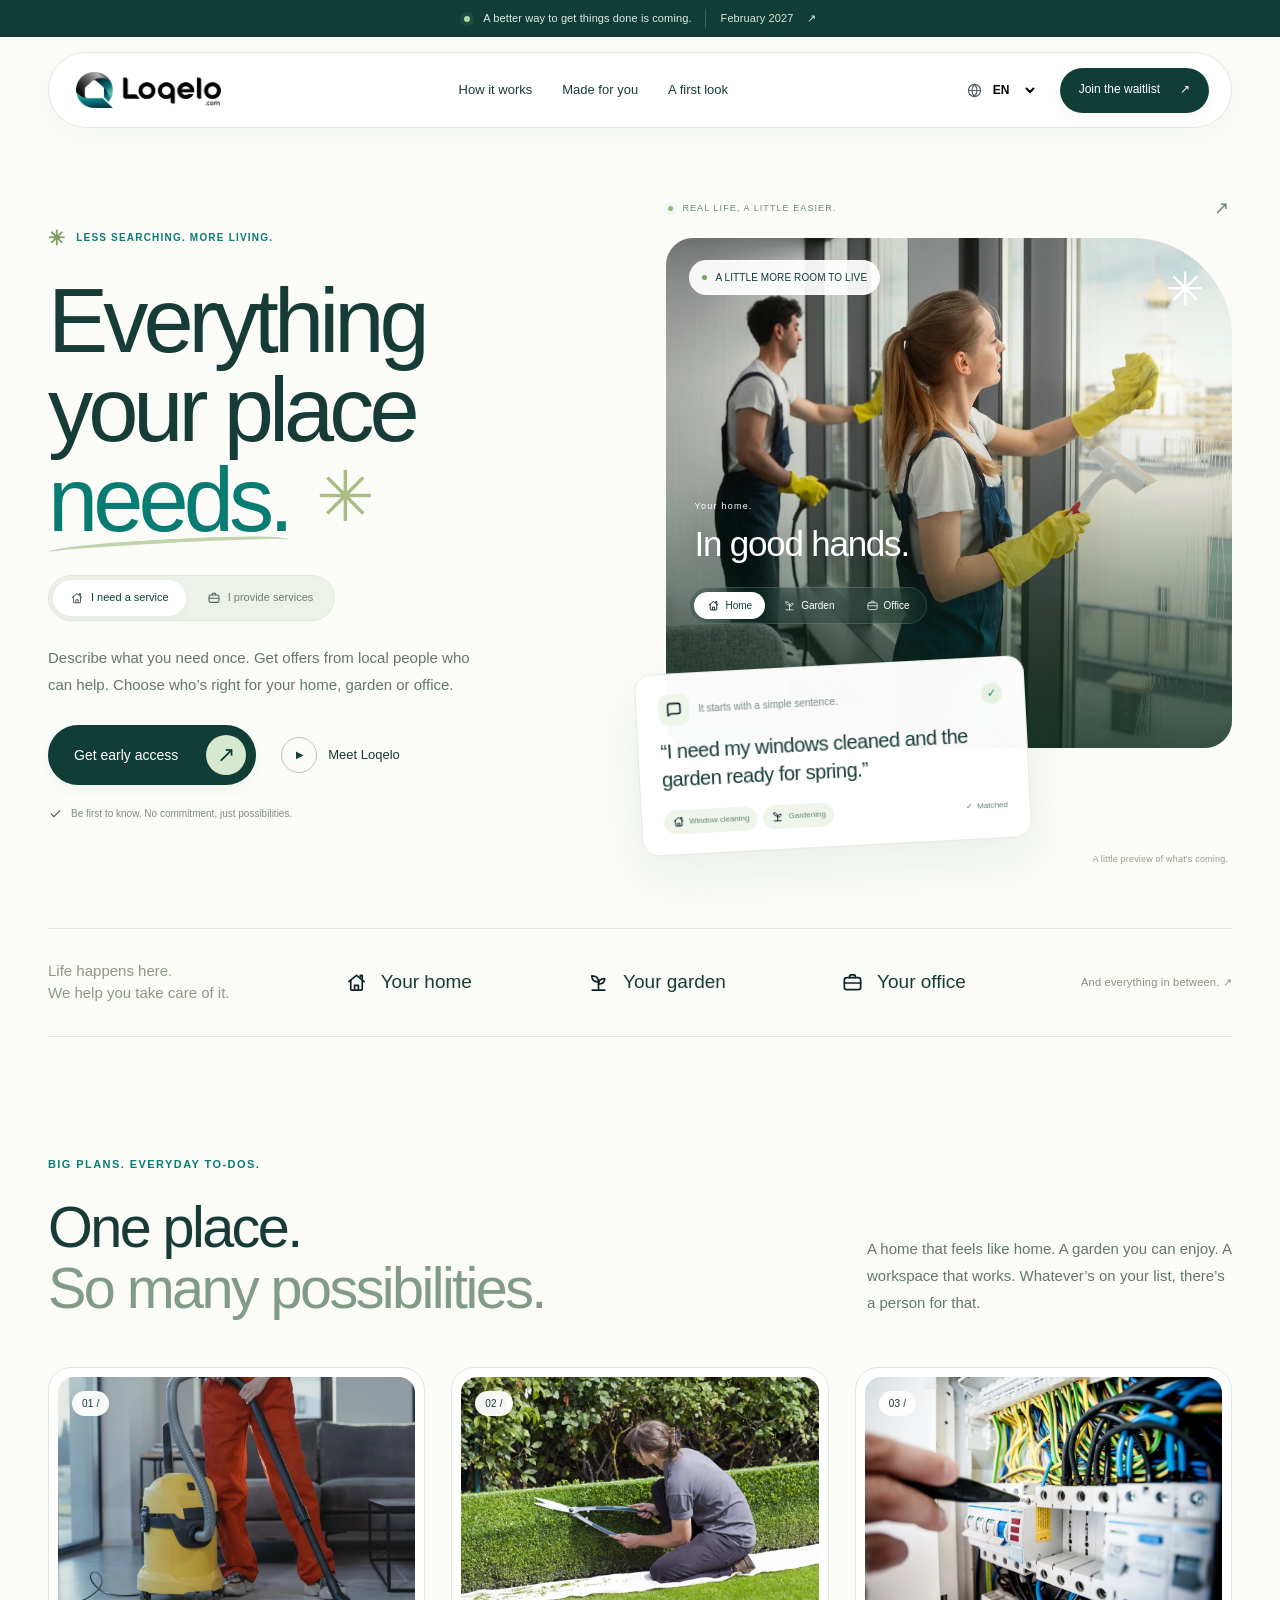
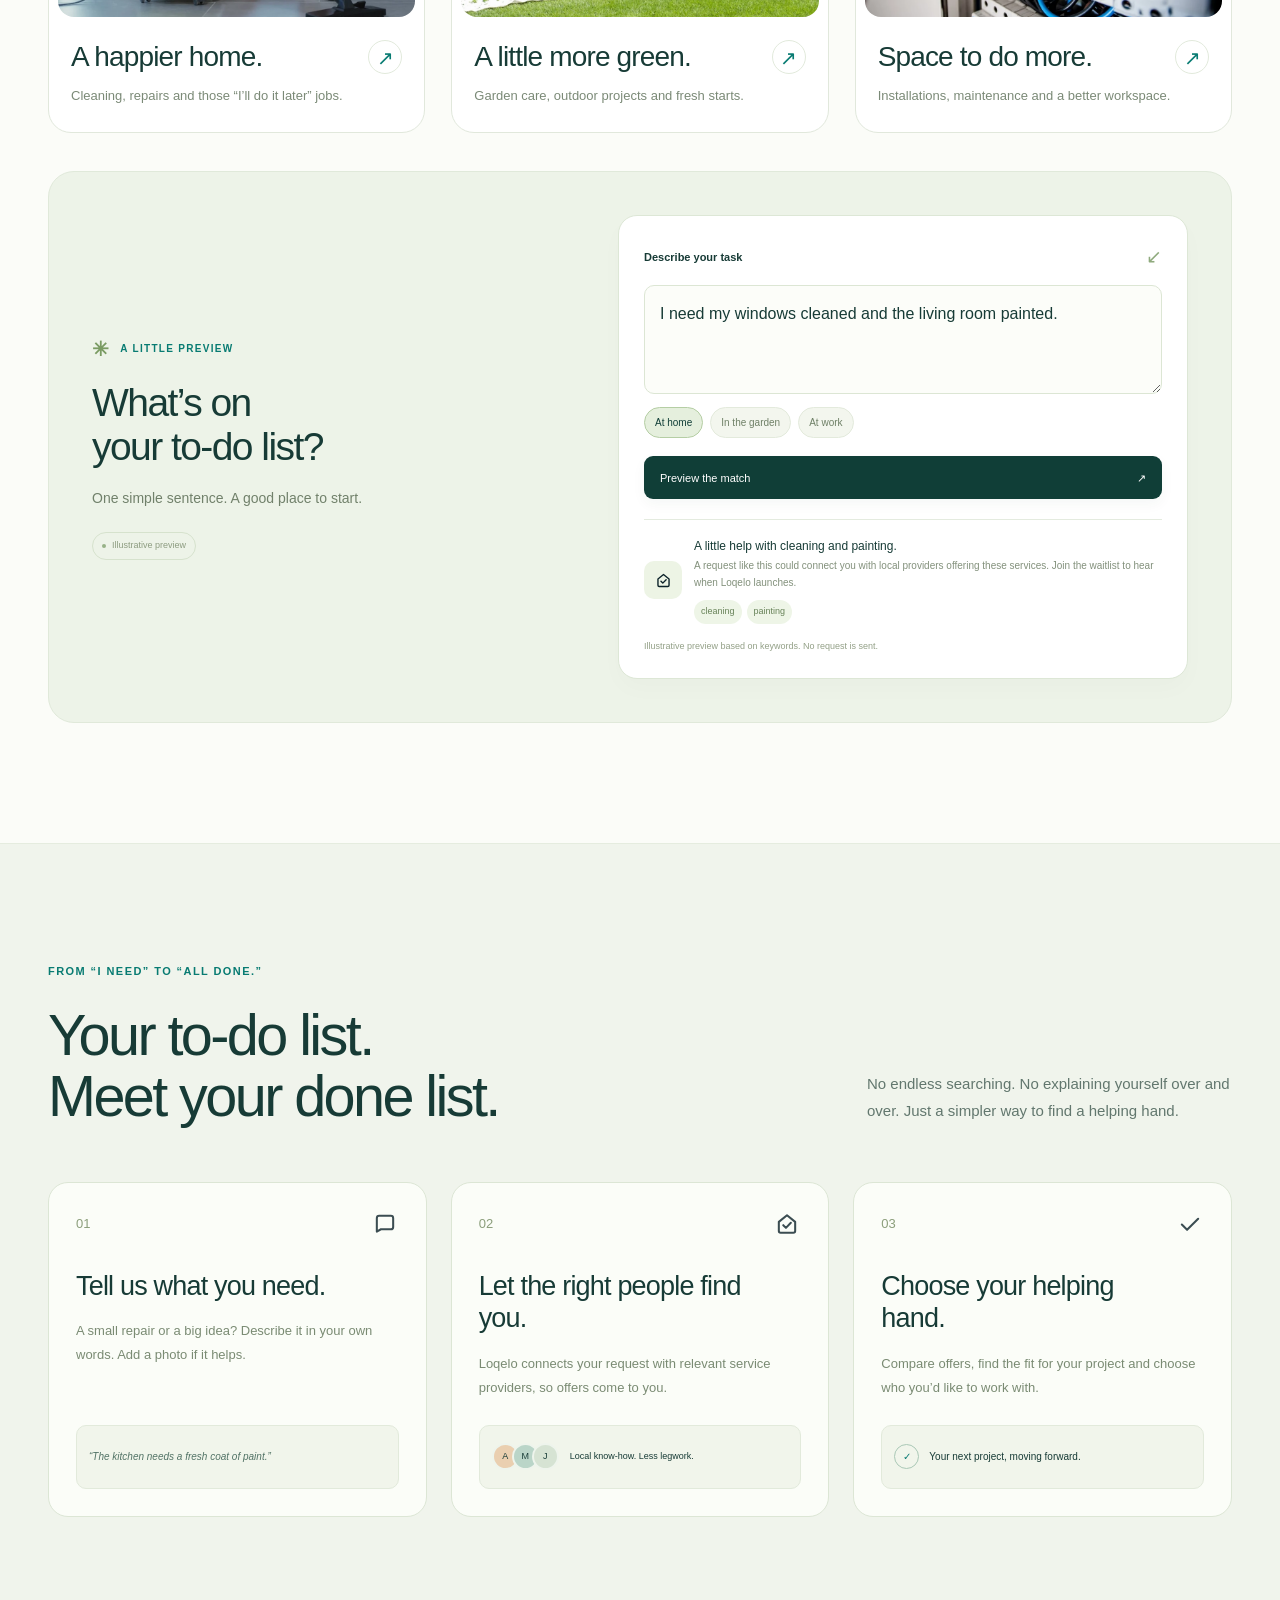
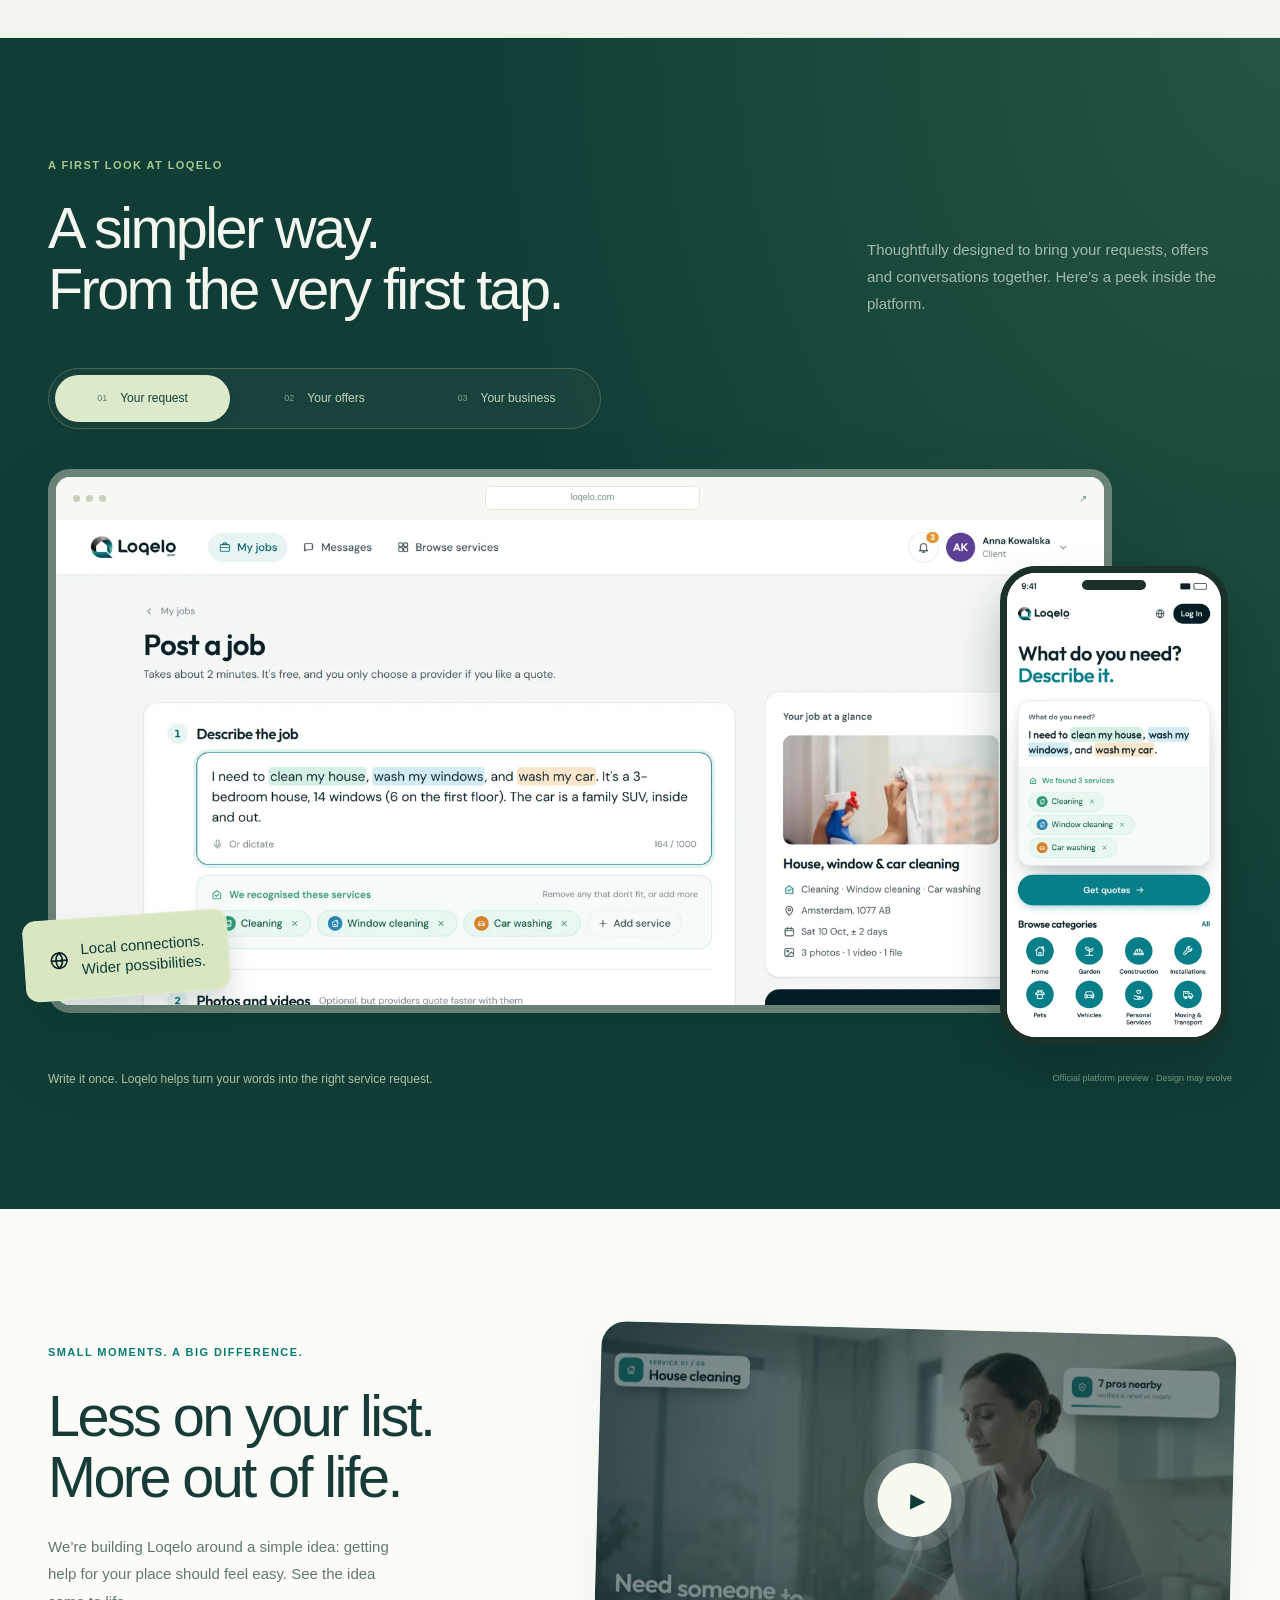
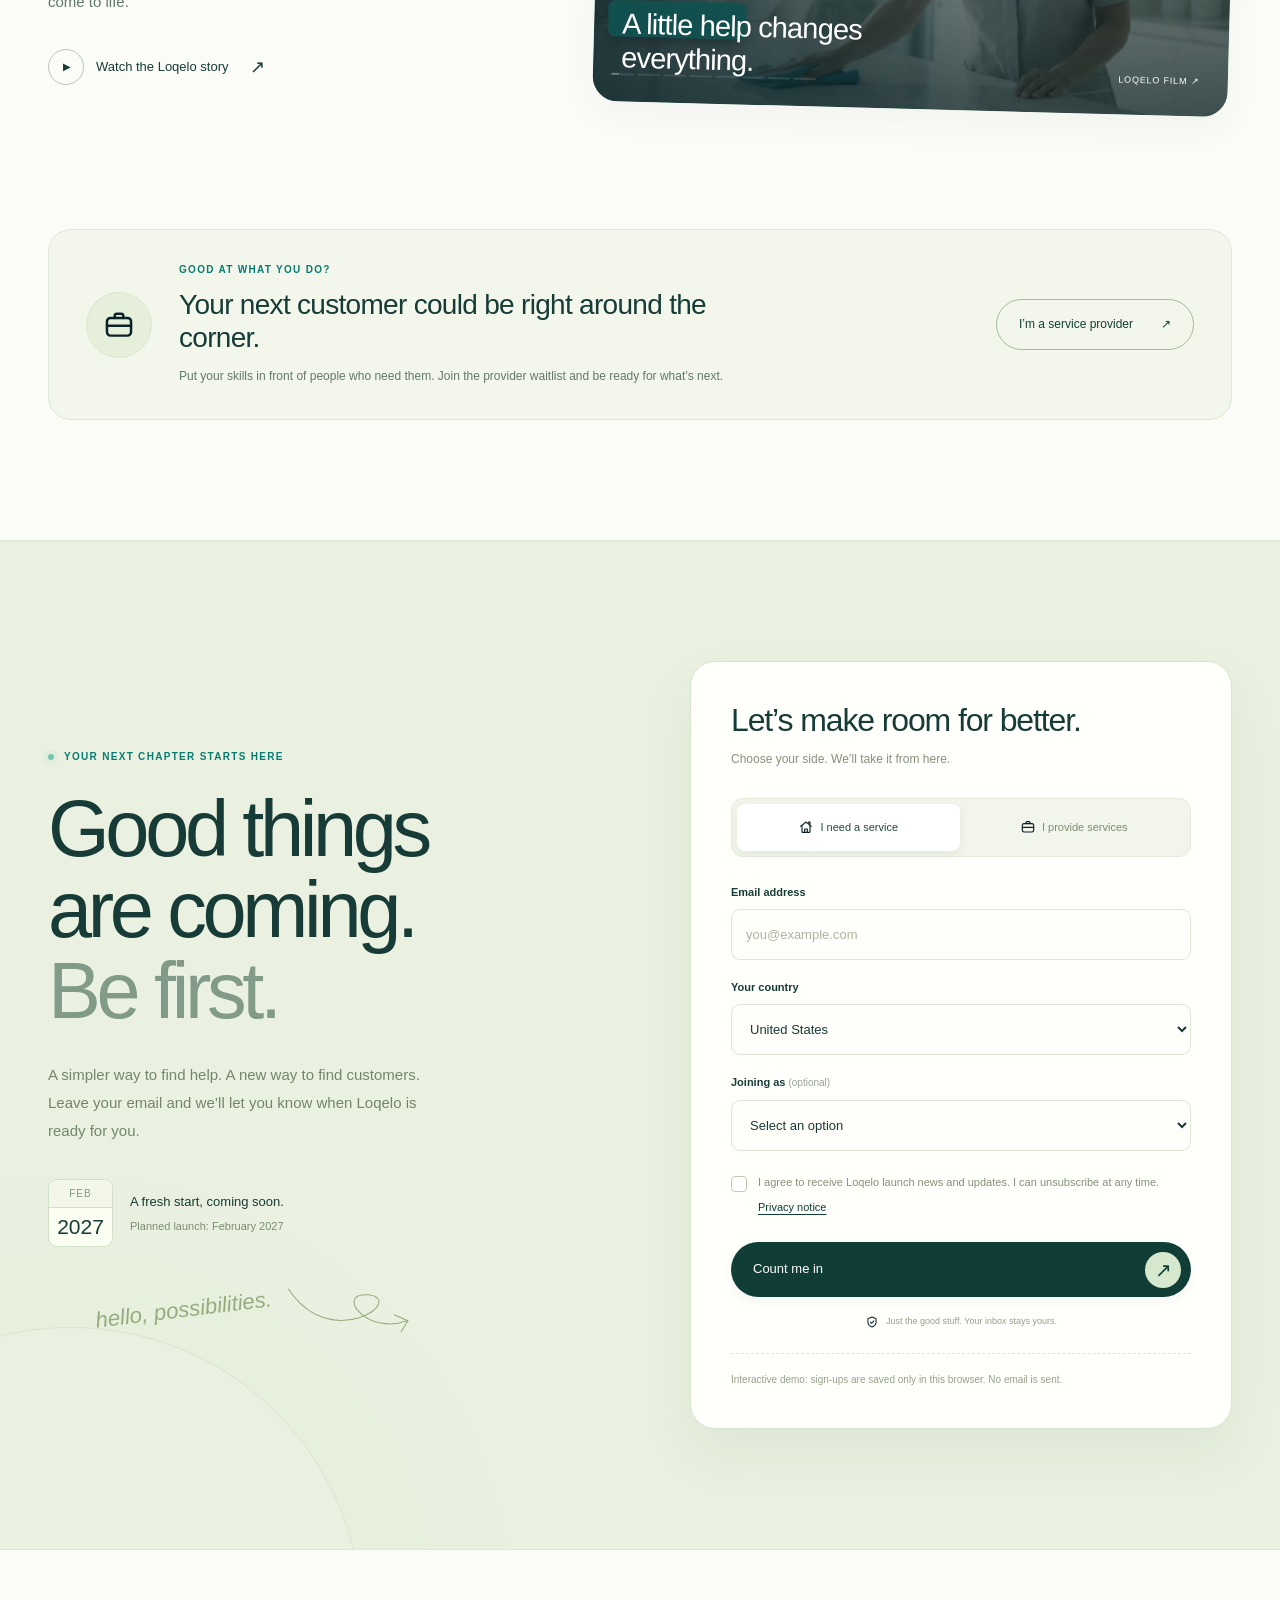
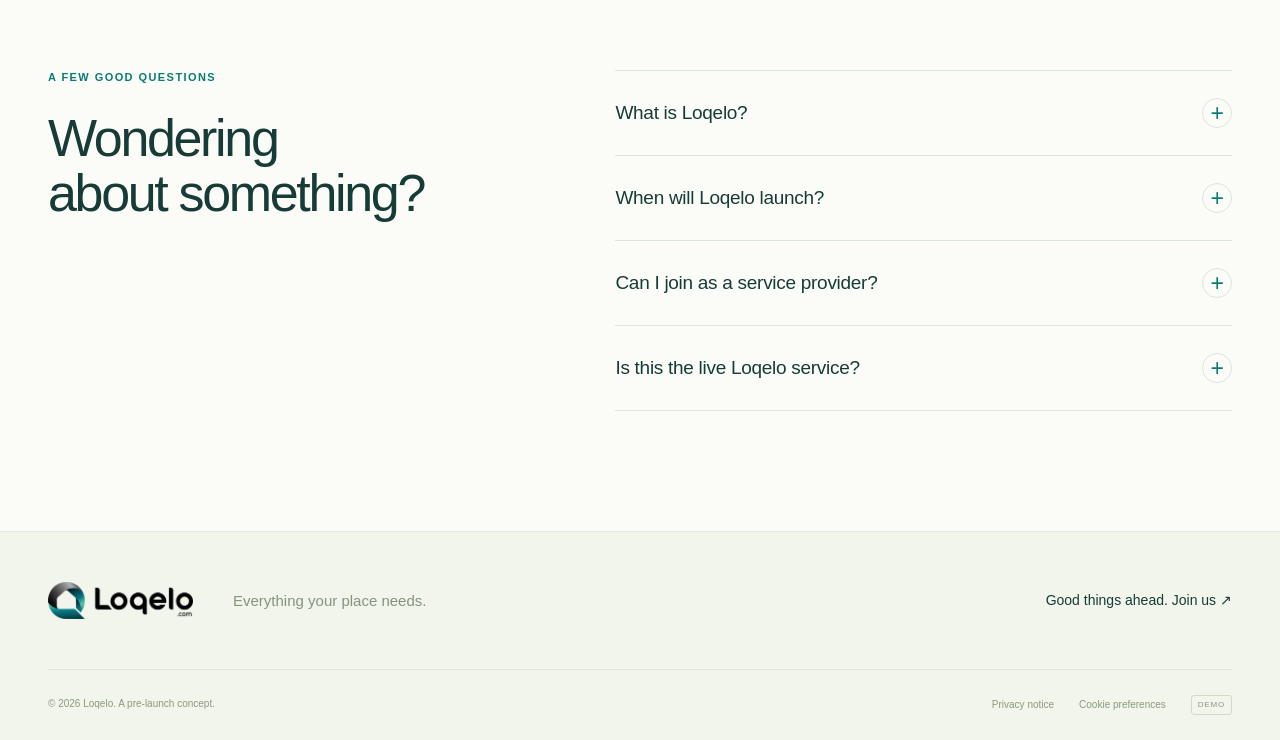
==== commit 9f1f3348: "Modernize Loqelo design and add interactive service previews" ====
--- a/index.html
+++ b/index.html
@@ -3,7 +3,7 @@
 <head>
   <meta charset="utf-8">
   <meta name="viewport" content="width=device-width, initial-scale=1">
-  <meta name="theme-color" content="#073e42">
+  <meta name="theme-color" content="#103e37">
   <meta name="robots" content="noindex, nofollow">
   <title>Loqelo — Everything your place needs.</title>
   <meta name="description" content="A simpler way to connect with local service providers for your home, garden and office. Meet Loqelo. Launching February 2027.">
@@ -14,11 +14,14 @@
   <meta property="og:image" content="https://hzia1938-spec.github.io/loqelo-prelaunch-demo/og-image.png">
   <link rel="icon" href="assets/favicon.png">
   <link rel="preload" href="assets/outfit.ttf" as="font" type="font/ttf" crossorigin>
-  <link rel="stylesheet" href="styles.css">
+  <link rel="stylesheet" href="styles.css?v=2">
+  <link rel="stylesheet" href="modern.css?v=2">
   <script src="config.js" defer></script>
-  <script src="app.js" defer></script>
+  <script src="app.js?v=2" defer></script>
+  <script src="enhancements.js?v=2" defer></script>
 </head>
 <body>
+  <div class="page-progress" aria-hidden="true"></div>
   <a class="skip-link" href="#main" data-i18n="skip">Skip to content</a>
   <div class="announcement"><span class="status-dot"></span><span data-i18n="announcement">A better way to get things done is coming.</span><span class="announcement-date" data-i18n="date">February 2027</span><span aria-hidden="true">↗</span></div>
   <header class="site-header">
@@ -42,13 +45,19 @@
       <div class="hero-copy">
         <div class="eyebrow"><span class="tiny-spark" aria-hidden="true">✳</span><span data-i18n="heroEyebrow">LESS SEARCHING. MORE LIVING.</span></div>
         <h1><span data-i18n="heroOne">Everything</span><br><span data-i18n="heroTwo">your place</span><br><span class="hero-accent" data-i18n="heroThree">needs.</span><span class="heading-star" aria-hidden="true">✳</span></h1>
-        <p class="hero-description" data-i18n="heroDescription">From the little fixes to the big plans. Connect with the right local people for your home, garden and office — all in one place.</p>
-        <div class="hero-buttons"><a class="button" href="#waitlist"><span data-i18n="earlyAccess">Get early access</span><span class="arrow-circle" aria-hidden="true">↗</span></a><button class="text-button watch-button"><span class="play-small" aria-hidden="true">▶</span><span data-i18n="watch">Meet Loqelo</span></button></div>
+        <div class="hero-role-switch" role="group" aria-label="Explore Loqelo for you"><button type="button" data-hero-role="customer" aria-pressed="true"><img src="assets/home.svg" alt="" width="16" height="16"><span data-enhance-copy="roleCustomer">I need a helping hand</span></button><button type="button" data-hero-role="provider" aria-pressed="false"><img src="assets/briefcase.svg" alt="" width="16" height="16"><span data-enhance-copy="roleProvider">I’m a service provider</span></button></div>
+        <p class="hero-description hero-role-caption">Describe what you need once. Get offers from local people who can help. Choose who’s right for your home, garden or office.</p>
+        <div class="hero-buttons"><a class="button" href="#waitlist" data-hero-cta data-role-choice="customer"><span data-hero-cta-label>Get early access</span><span class="arrow-circle" aria-hidden="true">↗</span></a><button class="text-button watch-button"><span class="play-small" aria-hidden="true">▶</span><span data-i18n="watch">Meet Loqelo</span></button></div>
         <p class="hero-note"><img src="assets/check.svg" width="16" height="16" alt=""><span data-i18n="heroNote">Be first to know. No commitment, just possibilities.</span></p>
       </div>
       <div class="hero-visual">
         <div class="visual-topline"><span class="status-dot"></span><span data-i18n="visualNote">REAL LIFE, A LITTLE EASIER.</span><span aria-hidden="true">↗</span></div>
-        <div class="photo-frame"><img class="hero-photo" src="assets/hero-service.webp" alt="A preview of Loqelo, showing local window cleaning professionals at work" width="810" height="960" fetchpriority="high"><div class="photo-caption"><span data-i18n="photoCaption">Your place. In good hands.</span><span aria-hidden="true">✳</span></div></div>
+        <div class="hero-scene" data-scene="home">
+          <img class="scene-image" src="assets/scene-home.webp" alt="Local window cleaning professionals bringing a little help to a home" width="1000" height="1300" fetchpriority="high">
+          <div class="scene-shade"></div><span class="scene-top-tag">A little help. A brighter home.</span><span class="scene-corner-mark" aria-hidden="true">✳</span>
+          <div class="scene-bottom-copy"><small>GOOD PEOPLE. EVERYDAY POSSIBILITIES.</small><strong>Your place.<br>In good hands.</strong></div>
+          <div class="scene-selector" role="group" aria-label="Explore service examples"><button type="button" data-scene-choice="home" aria-pressed="true"><img src="assets/home.svg" width="15" height="15" alt=""><span data-enhance-copy="sceneHome">Home</span></button><button type="button" data-scene-choice="garden" aria-pressed="false"><img src="assets/sprout.svg" width="15" height="15" alt=""><span data-enhance-copy="sceneGarden">Garden</span></button><button type="button" data-scene-choice="office" aria-pressed="false"><img src="assets/briefcase.svg" width="15" height="15" alt=""><span data-enhance-copy="sceneOffice">Office</span></button></div>
+        </div>
         <div class="request-float"><div class="request-heading"><span class="request-icon"><img src="assets/message.svg" alt="" width="21" height="21"></span><span data-i18n="requestTitle">It starts with a simple sentence.</span><span class="request-tick" aria-hidden="true">✓</span></div><p data-i18n="sampleRequest">“I need my windows cleaned and the garden ready for spring.”</p><div class="match-tags"><span><img src="assets/home.svg" alt="" width="13" height="13"><span data-i18n="windowTag">Window cleaning</span></span><span><img src="assets/sprout.svg" alt="" width="13" height="13"><span data-i18n="gardenTag">Gardening</span></span><span class="match-indicator">✓ <span data-i18n="matched">Matched</span></span></div></div>
         <span class="visual-footnote" data-i18n="previewNote">A little preview of what’s coming.</span>
       </div>
@@ -61,6 +70,10 @@
         <a href="#waitlist" class="category-card" data-role-choice="customer"><div class="category-photo"><img src="assets/home.webp" alt="A professional caring for a home with upholstery cleaning" width="560" height="395" loading="lazy"><span class="category-number">01 /</span></div><div class="category-title"><h3 data-i18n="catHome">A happier home.</h3><span aria-hidden="true">↗</span></div><p data-i18n="catHomeDescription">Cleaning, repairs and those “I’ll do it later” jobs.</p></a>
         <a href="#waitlist" class="category-card" data-role-choice="customer"><div class="category-photo"><img src="assets/garden.webp" alt="A gardener measuring and caring for a green lawn" width="560" height="395" loading="lazy"><span class="category-number">02 /</span></div><div class="category-title"><h3 data-i18n="catGarden">A little more green.</h3><span aria-hidden="true">↗</span></div><p data-i18n="catGardenDescription">Garden care, outdoor projects and fresh starts.</p></a>
         <a href="#waitlist" class="category-card" data-role-choice="customer"><div class="category-photo"><img src="assets/office.webp" alt="Electrical installation and maintenance services" width="560" height="395" loading="lazy"><span class="category-number">03 /</span></div><div class="category-title"><h3 data-i18n="catOffice">Space to do more.</h3><span aria-hidden="true">↗</span></div><p data-i18n="catOfficeDescription">Installations, maintenance and a better workspace.</p></a>
+      </div>
+      <div class="service-explorer" id="try-it" data-reveal>
+        <div class="explorer-copy"><div class="eyebrow"><span class="tiny-spark" aria-hidden="true">✳</span><span data-enhance-copy="exampleLabel">LESS EXPLAINING. MORE DOING.</span></div><h3 data-enhance-copy="exampleTitle">One sentence.<br>A world of possibilities.</h3><p data-enhance-copy="exampleIntro">Big job or little fix — start with your own words. Try a simple example of how a request becomes a service.</p><span class="preview-pill" data-enhance-copy="previewLabel">Illustrative preview</span></div>
+        <div class="explorer-demo"><div class="example-topline"><label for="example-request" data-enhance-copy="exampleInputLabel">What does your place need?</label><span aria-hidden="true">↙</span></div><textarea id="example-request" class="example-text" rows="3" maxlength="300" spellcheck="false">I need my windows cleaned and a leaking tap fixed.</textarea><div class="example-chips" role="group" aria-label="Try a request example"><button type="button" data-example="home" aria-pressed="true"><span data-enhance-copy="exampleHome">A happier home</span></button><button type="button" data-example="garden" aria-pressed="false"><span data-enhance-copy="exampleGarden">A greener garden</span></button><button type="button" data-example="office" aria-pressed="false"><span data-enhance-copy="exampleOffice">A better office</span></button></div><button class="example-action button" type="button"><span data-enhance-copy="exampleAction">Preview the match</span><span aria-hidden="true">↗</span></button><div class="example-result" role="status" aria-live="polite" aria-atomic="true"><span class="example-result-icon"><img src="assets/match.svg" width="22" height="22" alt=""></span><div><strong data-match-title>Your words. The right services.</strong><span data-match-description>Choose an example or describe a task to explore the idea.</span><div class="result-chips" data-match-chips></div></div></div><p class="example-note" data-enhance-copy="exampleNote">Illustrative preview only. No request or personal information is sent.</p></div>
       </div>
     </section>
 
@@ -75,13 +88,13 @@
       <div class="tour-caption"><span id="tour-description" data-i18n="tourRequestDescription">Write it once. Loqelo helps turn your words into the right service request.</span><span data-i18n="screenNote">Official platform preview · Design may evolve</span></div>
     </div></section>
 
-    <section class="story-section wrap section"><div class="story-copy"><div class="eyebrow" data-i18n="storyEyebrow">SMALL MOMENTS. A BIG DIFFERENCE.</div><h2 data-i18n="storyTitle">Less on your list.<br>More out of life.</h2><p data-i18n="storyDescription">We’re building Loqelo around a simple idea: getting help for your place should feel easy. See the idea come to life.</p><button class="text-button watch-button"><span class="play-small" aria-hidden="true">▶</span><span data-i18n="storyButton">Watch the Loqelo story</span><span aria-hidden="true">↗</span></button></div><button class="video-preview watch-button" aria-label="Play the official Loqelo promotional video"><img src="assets/platform-home.webp" alt="A look at the Loqelo platform" width="1600" loading="lazy"><span class="video-overlay"></span><span class="big-play" aria-hidden="true">▶</span><span class="video-label"><span data-i18n="videoLabel">A little help changes everything.</span><span>LOQELO FILM ↗</span></span></button></section>
+    <section class="story-section wrap section"><div class="story-copy"><div class="eyebrow" data-i18n="storyEyebrow">SMALL MOMENTS. A BIG DIFFERENCE.</div><h2 data-i18n="storyTitle">Less on your list.<br>More out of life.</h2><p data-i18n="storyDescription">We’re building Loqelo around a simple idea: getting help for your place should feel easy. See the idea come to life.</p><button class="text-button watch-button"><span class="play-small" aria-hidden="true">▶</span><span data-i18n="storyButton">Watch the Loqelo story</span><span aria-hidden="true">↗</span></button></div><button class="video-preview watch-button" aria-label="Play the official Loqelo promotional video"><img src="assets/film-poster.webp" alt="A scene from the official Loqelo promotional film" width="1600" height="900" loading="lazy"><span class="video-overlay"></span><span class="big-play" aria-hidden="true">▶</span><span class="video-label"><span data-i18n="videoLabel">A little help changes everything.</span><span>LOQELO FILM ↗</span></span></button></section>
 
     <section class="provider-section wrap"><div class="provider-icon"><img src="assets/briefcase.svg" width="34" height="34" alt=""></div><div><div class="eyebrow" data-i18n="providerEyebrow">GOOD AT WHAT YOU DO?</div><h2 data-i18n="providerTitle">Your next customer could be right around the corner.</h2><p data-i18n="providerDescription">Put your skills in front of people who need them. Join the provider waitlist and be ready for what’s next.</p></div><a class="button button-outline" href="#waitlist" data-role-choice="provider"><span data-i18n="providerButton">I’m a service provider</span><span aria-hidden="true">↗</span></a></section>
 
     <section id="waitlist" class="waitlist-section section"><div class="wrap waitlist-layout"><div class="waitlist-copy"><div class="eyebrow"><span class="status-dot"></span><span data-i18n="waitlistEyebrow">YOUR NEXT CHAPTER STARTS HERE</span></div><h2><span data-i18n="waitlistOne">Good things</span><br><span data-i18n="waitlistTwo">are coming.</span><br><span class="muted-heading" data-i18n="waitlistThree">Be first.</span></h2><p data-i18n="waitlistDescription">A simpler way to find help. A new way to find customers. Leave your email and we’ll let you know when Loqelo is ready for you.</p><div class="launch-date"><span class="launch-calendar"><span data-i18n="launchMonth">FEB</span><b>2027</b></span><div><strong data-i18n="launchTitle">A fresh start, coming soon.</strong><span data-i18n="launchDescription">Planned launch: February 2027</span></div></div><div class="waitlist-doodle" aria-hidden="true"><span>hello, possibilities.</span><svg viewBox="0 0 150 65"><path d="M5 8C55 85 145 17 95 15C60 14 96 62 142 45M127 38L143 45L135 58"/></svg></div></div>
       <div class="signup-card"><div class="signup-content"><h3 data-i18n="formTitle">Let’s make room for better.</h3><p class="form-intro" data-i18n="formIntro">Choose your side. We’ll take it from here.</p><div class="role-tabs" role="group" aria-label="I am joining as"><button type="button" aria-pressed="true" data-signup-role="customer"><img src="assets/home.svg" alt="" width="18" height="18"><span data-i18n="customer">I need a service</span></button><button type="button" aria-pressed="false" data-signup-role="provider"><img src="assets/briefcase.svg" alt="" width="18" height="18"><span data-i18n="provider">I provide services</span></button></div>
-        <form id="waitlist-form"><div class="field"><label for="email" data-i18n="emailLabel">Email address</label><input id="email" name="email" type="email" placeholder="you@example.com" autocomplete="email" maxlength="254" required></div><div class="field"><label for="country" id="country-label" data-i18n="countryLabel">Your country</label><select id="country" name="country" required><option value="" data-i18n="countryPlaceholder">Select your country</option></select></div><div class="field"><label for="account-type"><span data-i18n="typeLabel">Joining as</span> <span class="optional" data-i18n="optional">(optional)</span></label><select id="account-type" name="accountType"><option value="" data-i18n="typePlaceholder">Select an option</option><option value="individual" data-i18n="individual">An individual</option><option value="business" data-i18n="business">A business</option></select></div><div class="honeypot" aria-hidden="true"><label for="website">Website</label><input id="website" name="website" tabindex="-1" autocomplete="off"></div><label class="consent-row"><input id="consent" name="consent" type="checkbox" required><span><span data-i18n="consentText">I agree to receive Loqelo launch news and updates. I can unsubscribe at any time.</span> <button type="button" class="inline-button privacy-button" data-i18n="privacyLink">Privacy notice</button></span></label><p class="form-error" role="alert" hidden></p><button class="button form-submit" type="submit"><span data-i18n="formSubmit">Count me in</span><span class="arrow-circle" aria-hidden="true">↗</span></button><p class="form-reassurance"><img src="assets/shield.svg" width="14" height="14" alt=""><span data-i18n="formReassurance">Just the good stuff. Your inbox stays yours.</span></p></form>
+        <noscript><p class="noscript-notice">This interactive demo needs JavaScript for sign-ups and language selection. You can still explore the page and <a href="assets/loqelo-intro.mp4">watch the Loqelo film</a>.</p></noscript><form id="waitlist-form"><div class="field"><label for="email" data-i18n="emailLabel">Email address</label><input id="email" name="email" type="email" placeholder="you@example.com" autocomplete="email" maxlength="254" required></div><div class="field"><label for="country" id="country-label" data-i18n="countryLabel">Your country</label><select id="country" name="country" required><option value="" data-i18n="countryPlaceholder">Select your country</option></select></div><div class="field"><label for="account-type"><span data-i18n="typeLabel">Joining as</span> <span class="optional" data-i18n="optional">(optional)</span></label><select id="account-type" name="accountType"><option value="" data-i18n="typePlaceholder">Select an option</option><option value="individual" data-i18n="individual">An individual</option><option value="business" data-i18n="business">A business</option></select></div><div class="honeypot" aria-hidden="true"><label for="website">Website</label><input id="website" name="website" tabindex="-1" autocomplete="off"></div><div class="consent-row"><label class="consent-label" for="consent"><input id="consent" name="consent" type="checkbox" required><span data-i18n="consentText">I agree to receive Loqelo launch news and updates. I can unsubscribe at any time.</span></label><button type="button" class="inline-button privacy-button" data-i18n="privacyLink">Privacy notice</button></div><p class="form-error" role="alert" hidden></p><button class="button form-submit" type="submit" disabled><span data-i18n="formSubmit">Count me in</span><span class="arrow-circle" aria-hidden="true">↗</span></button><p class="form-reassurance"><img src="assets/shield.svg" width="14" height="14" alt=""><span data-i18n="formReassurance">Just the good stuff. Your inbox stays yours.</span></p></form>
         <p class="demo-note" data-i18n="demoNote">Interactive demo: sign-ups are saved only in this browser. No email is sent.</p>
       </div><div class="signup-success" hidden role="status" tabindex="-1"><span class="success-mark">✓</span><div class="eyebrow" data-i18n="successEyebrow">HERE’S TO NEW POSSIBILITIES</div><h3 data-i18n="successTitle">You’re on the demo list.</h3><p data-i18n="successDescription">Your sign-up has been saved in this browser. In the live version, this is where your Loqelo journey begins.</p><div class="success-actions"><button class="button" id="export-signups"><span data-i18n="export">Download demo CSV</span><span aria-hidden="true">↓</span></button><button class="text-button" id="another-signup" data-i18n="another">Try another sign-up</button></div><p class="demo-note" data-i18n="demoNote">Interactive demo: sign-ups are saved only in this browser. No email is sent.</p></div></div>
     </div></section>
@@ -90,7 +103,7 @@
   </main>
   <footer class="site-footer"><div class="wrap footer-main"><a class="brand" href="#" aria-label="Loqelo home"><img src="assets/logo.webp" alt="Loqelo" width="155" height="40"></a><p data-i18n="footerTagline">Everything your place needs.</p><a href="#waitlist" data-i18n="footerCta">Good things ahead. Join us ↗</a></div><div class="wrap footer-bottom"><span>© 2026 Loqelo. <span data-i18n="footerRights">A pre-launch concept.</span></span><span class="footer-links"><button class="privacy-button" data-i18n="privacyLink">Privacy notice</button><button id="cookie-settings" data-i18n="cookieSettings">Cookie preferences</button><span class="demo-badge" data-i18n="demoBadge">DEMO</span></span></div></footer>
 
-  <dialog id="video-dialog" class="video-dialog" aria-label="Loqelo promotional video"><button class="dialog-close" aria-label="Close video">×</button><video controls playsinline preload="none" src="assets/loqelo-intro.mp4"></video><p data-i18n="videoCredit">The official Loqelo promotional film.</p></dialog>
+  <dialog id="video-dialog" class="video-dialog" aria-label="Loqelo promotional video"><button class="dialog-close" aria-label="Close video">×</button><video controls playsinline preload="none" poster="assets/film-poster.webp" src="assets/loqelo-intro.mp4"></video><p data-i18n="videoCredit">The official Loqelo promotional film.</p></dialog>
   <dialog id="privacy-dialog" class="text-dialog" aria-labelledby="privacy-title"><button class="dialog-close" aria-label="Close privacy notice">×</button><div class="eyebrow">LOQELO · DEMO</div><h2 id="privacy-title" data-i18n="privacyTitle">Your privacy, explained.</h2><p data-i18n="privacyBody">This public concept demo saves form entries in this browser’s session storage only. No sign-up email is sent and no marketing account receives your details. Entries disappear when this tab’s browser session ends. You can export or delete your local demo entries below.</p><p data-i18n="privacyAnalytics">Analytics are disabled in this demo. Cookie preferences are stored locally. A live deployment needs its own privacy notice, mailing-list service and consent setup before collecting real subscriptions.</p><p><span data-i18n="hostingNotice">GitHub Pages hosts this site and may process technical connection information.</span> <a href="https://docs.github.com/en/site-policy/privacy-policies/github-general-privacy-statement" target="_blank" rel="noopener" data-i18n="hostingPolicy">GitHub privacy policy ↗</a></p><div class="privacy-actions"><button class="button" id="delete-signups" data-i18n="deleteEntries">Delete local demo entries</button><button class="text-button" id="privacy-done" data-i18n="done">Done</button></div><p id="delete-status" role="status"></p></dialog>
   <dialog id="cookies-dialog" class="text-dialog" aria-labelledby="cookie-title"><button class="dialog-close" aria-label="Close cookie preferences">×</button><div class="eyebrow">LOQELO</div><h2 id="cookie-title" data-i18n="cookieTitle">A little choice is a good thing.</h2><p data-i18n="cookieBody">Essential storage remembers your language and privacy choices. Optional analytics would help understand page visits and sign-up conversion without sharing email addresses or form content. No analytics service is configured in this demo.</p><div class="privacy-actions"><button class="button" id="essential-only" data-i18n="essentialOnly">Essential only</button><button class="button button-outline" id="allow-analytics" data-i18n="allowAnalytics">Allow analytics</button></div></dialog>
 </body>
--- a/modern.css
+++ b/modern.css
@@ -0,0 +1,772 @@
+/* Loqelo — a calmer, more generous pre-launch experience. */
+:root {
+  --ink: #173b36;
+  --teal: #087b72;
+  --deep: #103e37;
+  --mint: #dcebe1;
+  --cream: #fbfcf8;
+  --body: #62776e;
+  --line: #dce5dc;
+  --white: #fff;
+  --surface: #f0f5ec;
+  --radius: 24px;
+}
+
+html { scroll-padding-top: 126px; }
+body { background: var(--cream); font-size: 16px; line-height: 1.7; }
+::selection { color: var(--deep); background: #c9eacb; }
+button, a, input, select, textarea { -webkit-tap-highlight-color: transparent; }
+textarea { font: inherit; }
+button:focus-visible, a:focus-visible, summary:focus-visible, input:focus-visible,
+select:focus-visible, textarea:focus-visible, [tabindex]:focus-visible {
+  outline: 3px solid #c09442;
+  outline-offset: 5px;
+}
+.wrap { width: min(1296px, calc(100% - 96px)); }
+.section { padding-block: 120px; }
+h1, h2, h3 { font-weight: 500; }
+h2 { font-size: clamp(44px, 4.5vw, 66px); line-height: 1.06; letter-spacing: -.045em; }
+h3 { line-height: 1.15; }
+.eyebrow { font-size: 11px; letter-spacing: .13em; font-weight: 600; margin-bottom: 25px; }
+.muted-heading { color: #819b88; }
+.announcement { min-height: 37px; gap: 13px; font-size: 11px; background: var(--deep); }
+.announcement .status-dot { background: #b1d6a2; box-shadow: 0 0 0 4px #b1d6a214; }
+.announcement-date { color: #d5e8d7; }
+.site-header { background: transparent; border: 0; padding-block: 15px; backdrop-filter: none; }
+.nav-wrap {
+  height: 76px;
+  padding: 0 22px 0 27px;
+  gap: 30px;
+  border: 1px solid #dce5dcdd;
+  border-radius: 100px;
+  background: #fffffff0;
+  backdrop-filter: blur(22px);
+  box-shadow: 0 8px 32px #214c3508;
+}
+.brand img { width: 145px; }
+.desktop-nav { gap: 30px; margin: 0 auto; font-size: 13px; }
+.desktop-nav a { position: relative; padding-block: 10px; }
+.desktop-nav a::after { content: ''; position: absolute; bottom: 4px; left: 0; right: 0; height: 1px; background: var(--teal); transform: scaleX(0); transform-origin: left; transition: transform .25s; }
+.desktop-nav a:hover::after { transform: scaleX(1); }
+.nav-actions { gap: 22px; }
+.language-control select { font-size: 12px; width: 49px; }
+.button {
+  min-height: 60px;
+  border-radius: 100px;
+  padding: 9px 10px 9px 26px;
+  gap: 28px;
+  font-size: 14px;
+  font-weight: 500;
+  background: var(--deep);
+  box-shadow: 0 5px 14px #103e370b;
+}
+.button:hover { background: #1b5c4b; transform: translateY(-3px); box-shadow: 0 8px 20px #103e3712; }
+.button-small { min-height: 45px; padding: 13px 19px; font-size: 12px; gap: 20px; }
+.arrow-circle { width: 40px; height: 40px; border-radius: 50%; background: #d6e9ce; color: var(--deep); font-size: 22px; }
+.text-button { font-size: 13px; gap: 11px; }
+.play-small { width: 36px; height: 36px; border-color: #b7c7b8; font-size: 10px; }
+.page-progress { position: fixed; left: 0; top: 0; width: 100%; height: 3px; background: #a5c8a0; transform: scaleX(0); transform-origin: left; z-index: 50; pointer-events: none; }
+.launch-progress { display: inline-flex; gap: 7px; align-items: center; font-size: 10px; color: var(--body); }
+.launch-progress::before { content: ''; height: 6px; width: 6px; border-radius: 50%; background: #91b877; }
+.mobile-nav { background: #fffffff5; backdrop-filter: blur(22px); border: 1px solid var(--line); border-radius: 22px; width: calc(100% - 40px); margin: 9px auto 0; box-shadow: 0 20px 35px #103e3712; padding: 20px 25px 24px; }
+.mobile-nav a { padding: 5px 0; font-size: 15px; }
+
+.hero { grid-template-columns: 1fr 1.02fr; gap: 64px; padding-block: 46px 65px; align-items: center; }
+.hero-copy { padding: 0 0 6px; min-width: 0; }
+.hero-copy .eyebrow { font-size: 10px; letter-spacing: .12em; gap: 10px; margin-bottom: 24px; }
+.tiny-spark { font-size: 20px; color: #7a9b62; }
+.hero h1 { width: 100%; font-size: clamp(76px, 7.05vw, 105px); line-height: .995; letter-spacing: -.055em; }
+.hero-accent { color: var(--teal); }
+.hero-accent::after { bottom: -8px; height: 10px; border-color: #a8c38a; border-width: 4px; opacity: .7; }
+.heading-star { color: #a9bd85; font-size: 70px; vertical-align: 10px; margin-left: 27px; }
+.hero-role-switch { display: inline-flex; align-items: center; gap: 4px; border-radius: 100px; background: #edf2e9; border: 1px solid #e2e9dd; padding: 4px; margin-top: 30px; max-width: 100%; }
+.hero-role-switch button { display: inline-flex; align-items: center; justify-content: center; gap: 7px; background: transparent; color: #6c7e70; padding: 10px 17px; border-radius: 100px; font-size: 11px; line-height: 1.4; min-height: 36px; transition: background .2s, color .2s, box-shadow .2s; }
+.hero-role-switch button img { width: 14px; height: 14px; flex-shrink: 0; opacity: .7; }
+.hero-role-switch button[aria-pressed='true'], .hero-role-switch button.is-active { color: var(--deep); background: white; box-shadow: 0 2px 7px #24472a0c; }
+.hero-description { max-width: 430px; font-size: 15px; line-height: 1.8; margin-block: 23px 27px; color: var(--body); }
+.hero-buttons { gap: 25px; }
+.hero-note { font-size: 10px; gap: 8px; margin-top: 20px; color: #7c8d7d; }
+.hero-note img { width: 15px; opacity: .8; }
+.hero-visual { padding: 0 0 115px 0; margin-top: 4px; min-width: 0; }
+.visual-topline { margin: 0 2px 14px; gap: 9px; font-size: 9px; letter-spacing: .12em; color: #6d8475; }
+.visual-topline .status-dot { width: 5px; height: 5px; background: #91b481; }
+.visual-topline > :last-child { font-size: 18px; }
+.hero-scene { height: 510px; position: relative; overflow: hidden; border-radius: 27px 100px 27px 27px; background: #dfe7da; isolation: isolate; }
+.scene-image { height: 100%; width: 100%; object-fit: cover; object-position: center top; transition: opacity .35s, transform 1s cubic-bezier(.2,.7,.2,1); }
+.hero-scene:hover .scene-image { transform: scale(1.035); }
+.scene-shade { position: absolute; inset: 0; background: linear-gradient(180deg, #15392a15 0%, transparent 28%, #0c2c1d1a 49%, #0c2c1dc9 100%); pointer-events: none; }
+.scene-top-tag { position: absolute; top: 22px; left: 23px; display: inline-flex; align-items: center; gap: 8px; padding: 8px 12px; background: #ffffffed; color: var(--deep); border: 1px solid #ffffff66; border-radius: 100px; font-size: 10px; letter-spacing: .01em; }
+.scene-top-tag::before { content: ''; width: 5px; height: 5px; background: #78a46c; border-radius: 50%; }
+.scene-corner-mark { position: absolute; right: 27px; top: 28px; color: #fff; font: 400 46px/1 var(--outfit); }
+.scene-bottom-copy { position: absolute; left: 28px; right: 28px; bottom: 98px; color: #fff; text-shadow: 0 1px 20px #09271e20; }
+.scene-bottom-copy small { display: block; font-size: 9px; letter-spacing: .14em; font-weight: 500; margin-bottom: 10px; }
+.scene-bottom-copy strong { display: block; max-width: 350px; font: 400 35px/1.12 var(--outfit); letter-spacing: -.035em; text-wrap: balance; }
+.scene-selector { position: absolute; top: 79px; left: 23px; display: flex; align-items: center; gap: 5px; padding: 4px; background: #103e3740; border: 1px solid #ffffff25; border-radius: 100px; backdrop-filter: blur(14px); max-width: calc(100% - 46px); }
+.scene-selector button { display: flex; align-items: center; gap: 5px; padding: 7px 13px; border-radius: 100px; background: transparent; color: #fff; font-size: 10px; line-height: 1.3; transition: background .2s, color .2s; }
+.scene-selector button img { width: 13px; height: 13px; flex-shrink: 0; }
+.scene-selector button:not([aria-pressed='true']) img { filter: brightness(0) invert(1); opacity: .8; }
+.scene-selector button[aria-pressed='true'] { color: var(--deep); background: #fff; box-shadow: 0 2px 7px #12343814; }
+.request-float { bottom: 16px; left: -28px; width: 390px; max-width: calc(100% - 10px); padding: 20px 22px; border-radius: 17px; border: 1px solid #e4ebe1; background: #fffffff8; box-shadow: 0 20px 50px #233d2912, 0 2px 8px #233d2905; transform: rotate(-3deg); }
+.request-heading { font-size: 10px; gap: 9px; color: #788b7e; }
+.request-icon { height: 31px; width: 31px; background: #eef5e9; border-radius: 9px; }
+.request-tick { font-size: 11px; width: 21px; height: 21px; display: grid; place-items: center; padding: 0; background: #e6f0df; }
+.request-float p { font-size: 20px; line-height: 1.4; margin-top: 12px; letter-spacing: -.025em; }
+.match-tags { margin-top: 17px; gap: 6px; font-size: 8px; flex-wrap: wrap; }
+.match-tags > span { background: #f0f5eb; color: #578267; padding: 5px 8px; }
+.match-tags > .match-indicator { font-size: 8px; }
+.visual-footnote { bottom: -5px; right: 4px; font-size: 9px; color: #91a08e; }
+.promise-strip { border-color: #dee7dc; padding-block: 31px; gap: 28px; }
+.promise-strip > p { font-size: 15px; line-height: 1.5; color: #8a9987; }
+.promise-strip > span { font-size: 19px; gap: 13px; }
+.promise-strip img { width: 23px; height: 23px; }
+.promise-strip > .strip-end { font-size: 11px; color: #82927f; }
+
+.section-heading { gap: 65px; margin-bottom: 48px; }
+.section-heading > p { max-width: 365px; font-size: 15px; line-height: 1.8; color: var(--body); margin-bottom: 3px; }
+.category-grid { gap: 26px; }
+.category-card { padding: 9px 9px 25px; border: 1px solid #e1e8dc; background: #fff; border-radius: 23px; transition: transform .3s, box-shadow .3s, border-color .3s; }
+.category-card:hover { transform: translateY(-7px); box-shadow: 0 18px 35px #274a2c0a; border-color: #b6c9ad; }
+.category-photo { height: 240px; border-radius: 16px; }
+.category-number { left: 14px; top: 14px; padding: 7px 10px; border-radius: 100px; background: #fffffff2; font-size: 10px; }
+.category-title { margin: 23px 13px 0; gap: 12px; }
+.category-title h3 { font-size: 28px; letter-spacing: -.03em; }
+.category-title > span { height: 34px; width: 34px; display: grid; place-items: center; border: 1px solid #e2eadc; border-radius: 50%; flex-shrink: 0; font-size: 20px; }
+.category-card > p { margin: 11px 13px 0; font-size: 13px; line-height: 1.7; color: #7b8a77; }
+.service-explorer { display: grid; grid-template-columns: .8fr 1fr; gap: 70px; align-items: center; background: #edf3e8; border: 1px solid #e0e9da; border-radius: 26px; padding: 43px; margin-top: 38px; }
+.explorer-copy .eyebrow { font-size: 10px; margin-bottom: 18px; }
+.explorer-copy h3 { max-width: 350px; font-size: 39px; line-height: 1.12; letter-spacing: -.04em; text-wrap: balance; }
+.explorer-copy p { max-width: 350px; margin-top: 18px; color: #71816b; font-size: 14px; line-height: 1.8; }
+.preview-pill { display: inline-flex; align-items: center; gap: 6px; font-size: 9px; color: #8d9c80; border: 1px solid #d6e2cd; border-radius: 100px; padding: 5px 9px; margin-top: 21px; }
+.preview-pill::before { content: ''; width: 4px; height: 4px; border-radius: 50%; background: #97b287; }
+.explorer-demo { background: #fff; border: 1px solid #dde7d6; border-radius: 19px; padding: 25px; box-shadow: 0 10px 25px #234a2b05; min-width: 0; }
+.explorer-demo > label { display: block; font-size: 11px; font-weight: 600; margin-bottom: 10px; }
+.example-topline { display: flex; align-items: center; justify-content: space-between; gap: 15px; margin-bottom: 12px; }
+.example-topline label { font-size: 11px; font-weight: 600; }
+.example-topline > span { color: #8faa7d; font-size: 19px; }
+.example-text { display: block; width: 100%; min-height: 102px; resize: vertical; padding: 15px; color: var(--ink); background: #fcfdf9; border: 1px solid #dce6d4; border-radius: 10px; font: 400 16px/1.6 var(--outfit); }
+.example-text:focus { border-color: #75a580; }
+.example-chips { display: flex; flex-wrap: wrap; gap: 7px; margin-top: 13px; }
+.example-chips button { background: #f3f6ee; border: 1px solid #e3eadc; color: #6f8067; padding: 6px 10px; font-size: 10px; border-radius: 100px; transition: border-color .2s, background .2s; }
+.example-chips button:hover, .example-chips button[aria-pressed='true'] { background: #e5efdd; color: var(--deep); border-color: #b5cea4; }
+.example-result { margin-top: 20px; padding: 17px 0 0; border-top: 1px solid #e4ebdf; display: flex; align-items: center; gap: 12px; }
+.example-result-icon { width: 38px; height: 38px; flex-shrink: 0; display: grid; place-items: center; background: #edf4e5; border-radius: 10px; font-size: 18px; color: var(--teal); }
+.example-result-icon img { width: 19px; height: 19px; }
+.example-result strong { display: block; font-size: 12px; font-weight: 500; line-height: 1.5; }
+.example-result span:not(.example-result-icon) { display: block; font-size: 10px; color: #83917c; margin-top: 2px; }
+.result-chips { display: flex; align-items: center; gap: 5px; flex-wrap: wrap; margin-top: 9px; }
+.example-result .result-chips span { display: inline-flex; align-items: center; gap: 4px; margin: 0; padding: 4px 7px; background: #eef5e7; border-radius: 100px; color: #688359; font-size: 9px; }
+.example-note { font-size: 9px; color: #93a087; line-height: 1.65; margin-top: 15px; }
+.example-action { width: 100%; display: flex; align-items: center; justify-content: space-between; margin-top: 18px; padding: 12px 16px; min-height: 43px; border-radius: 9px; background: var(--deep); color: #fff; font-size: 11px; }
+.example-action:hover { background: #205b47; }
+
+.how-section { background: #f0f4ec; border-block: 1px solid #e5ecdf; }
+.how-section .section-heading { margin-bottom: 55px; }
+.steps { gap: 24px; }
+.step { padding: 27px; border: 1px solid #dce6d5; border-radius: 20px; background: #fbfdf8; display: flex; flex-direction: column; min-width: 0; }
+.step-top { margin-bottom: 32px; }
+.step-top > span { font-size: 13px; color: #8b9e7b; }
+.step-top img { width: 28px; height: 28px; opacity: .8; }
+.step h3 { font-size: 27px; line-height: 1.2; letter-spacing: -.03em; max-width: 265px; }
+.step > p { font-size: 13px; line-height: 1.85; color: #7a8b73; margin: 17px 0 25px; max-width: none; }
+.step-example, .mini-matches, .step-done { margin-top: auto; min-height: 64px; padding: 12px; border-color: #e2eadb; border-radius: 10px; background: #f1f5eb; font-size: 10px; }
+.mini-matches > span:last-child { font-size: 9px; }
+.step-done > span:first-child { flex-shrink: 0; }
+
+.platform-section { background: #103e37; position: relative; }
+.platform-section::before { content: ''; position: absolute; top: 0; right: 0; width: 65%; height: 85%; background: radial-gradient(ellipse at top right, #7baf7033, transparent 70%); pointer-events: none; }
+.platform-section > .wrap { position: relative; }
+.platform-section .eyebrow { color: #a6c890; }
+.platform-section .section-heading > p { color: #a0bcaa; }
+.tour-tabs { gap: 7px; margin-bottom: 35px; border: 1px solid #486855; background: #ffffff07; padding: 6px; border-radius: 100px; width: fit-content; }
+.tour-tabs button { min-width: 175px; font-size: 12px; border: 0; border-radius: 100px; padding: 13px 22px; color: #c1d2bf; gap: 13px; }
+.tour-tabs button[aria-selected='true'] { background: #dbeacb; color: #193e31; box-shadow: 0 3px 12px #071f1b10; }
+.tour-tabs button:not([aria-selected='true']):hover { background: #ffffff0b; }
+.product-composition { padding-right: 120px; padding-bottom: 30px; margin-top: 40px; }
+.browser-window { border: 8px solid #698477; border-radius: 22px; box-shadow: 0 35px 75px #052c2938; }
+.browser-chrome { height: 43px; padding-inline: 17px; background: #f7faf3; }
+.browser-dots { gap: 6px; }
+.browser-dots i { width: 7px; height: 7px; background: #c5d1bd; }
+.browser-address { padding: 3px 85px; border-radius: 6px; font-size: 9px; border-color: #e3eadc; }
+.screen-scroll { height: 485px; }
+.phone-preview { width: 228px; border: 7px solid #1b3028; border-radius: 36px; bottom: -1px; right: 4px; box-shadow: 0 28px 45px #05251e48; }
+.phone-speaker { background: #1b3028; }
+.product-sticker { left: -24px; bottom: 47px; padding: 20px 23px; background: #d8e6c2; border: 1px solid #e1eccf; border-radius: 13px; font-size: 15px; box-shadow: 0 15px 25px #062a2326; }
+.tour-caption { font-size: 12px; margin-top: 26px; color: #b2c9af; }
+.tour-caption > :last-child { font-size: 9px; color: #85a58c; }
+.story-section { grid-template-columns: .85fr 1.2fr; gap: 100px; }
+.story-copy > p { font-size: 15px; line-height: 1.85; margin-block: 25px; max-width: 355px; }
+.video-preview { height: 380px; border-radius: 25px; transform: rotate(1.5deg); box-shadow: 0 12px 35px #2147360c; }
+.video-preview > img { filter: brightness(.65) saturate(.8); }
+.big-play { width: 74px; height: 74px; background: #f7fbef; color: var(--deep); box-shadow: 0 0 0 14px #ffffff20; }
+.video-label { bottom: 27px; left: 28px; right: 28px; }
+.video-label > :first-child { font-size: 29px; max-width: 260px; }
+.video-label > :last-child { font-size: 9px; max-width: 85px; }
+.provider-section { border: 1px solid #dce6d3; border-radius: 23px; padding: 33px 37px; margin-bottom: 120px; background: #f2f6eb; gap: 27px; }
+.provider-icon { width: 66px; height: 66px; border: 1px solid #dce7ce; background: #e6efda; }
+.provider-section .eyebrow { font-size: 10px; margin-bottom: 11px; }
+.provider-section h2 { font-size: 28px; line-height: 1.18; max-width: 560px; }
+.provider-section p { font-size: 12px; margin-top: 12px; max-width: 550px; }
+.button-outline { background: transparent; color: var(--deep); border: 1px solid #a7bc98; padding: 15px 22px; min-height: 51px; font-size: 12px; box-shadow: none; }
+.button-outline:hover { background: #e4efda; color: var(--deep); box-shadow: none; }
+
+.waitlist-section { background: #eaf1e1; overflow: hidden; border-block: 1px solid #e0e9d6; }
+.waitlist-section::before { content: ''; position: absolute; width: 580px; height: 580px; border: 1px solid #b9cbaa55; border-radius: 50%; left: -220px; bottom: -360px; box-shadow: 0 0 0 75px #b9cbaa0d, 0 0 0 150px #b9cbaa08; pointer-events: none; }
+.waitlist-layout { gap: 100px; position: relative; grid-template-columns: 1fr 1fr; }
+.waitlist-copy h2 { font-size: clamp(62px, 6.2vw, 85px); line-height: 1.02; letter-spacing: -.055em; }
+.waitlist-copy .eyebrow { font-size: 10px; }
+.waitlist-copy > p { font-size: 15px; line-height: 1.85; max-width: 390px; margin-top: 29px; color: #73866a; }
+.launch-date { margin-top: 35px; gap: 17px; }
+.launch-calendar { width: 65px; background: #fafff1; border-color: #d1dfc5; border-radius: 9px; }
+.launch-calendar > span { font-size: 10px; background: #f2f7e9; border-color: #d1dfc5; padding: 5px; }
+.launch-calendar > b { font-size: 21px; padding: 7px; }
+.launch-date strong { font-size: 13px; }
+.launch-date > div > span { font-size: 11px; color: #7b8e71; }
+.waitlist-doodle { margin: 33px 0 0 47px; color: #97ac7e; }
+.waitlist-doodle > span { font-size: 22px; }
+.waitlist-doodle svg { stroke: #97ac7e; }
+.signup-card { background: #fffffc; border: 1px solid #d9e4ce; border-radius: 25px; padding: 40px; box-shadow: 0 25px 55px #304a2410; }
+.signup-card h3 { font-size: 32px; letter-spacing: -.035em; }
+.form-intro { font-size: 12px; margin-top: 10px; color: #85917b; }
+.role-tabs { margin-block: 28px; padding: 5px; border-radius: 12px; background: #f1f5eb; gap: 3px; border: 1px solid #e5ecdc; }
+.role-tabs > button { min-height: 47px; font-size: 11px; border-radius: 8px; padding: 10px 8px; color: #7e8f71; }
+.role-tabs > button[aria-pressed='true'] { color: #244a35; background: #fff; box-shadow: 0 3px 8px #2f512513; }
+.role-tabs img { width: 16px; height: 16px; }
+.field { gap: 9px; margin-bottom: 20px; }
+.field > label { font-size: 11px; font-weight: 600; }
+.field > input, .field > select { border-color: #dce6d4; border-radius: 9px; background: #fffefa; min-height: 51px; padding: 12px 14px; font-size: 13px; }
+.field > input::placeholder { color: #abb5a1; }
+.field > input:hover, .field > select:hover { border-color: #b2c6a2; }
+.optional { font-size: 10px; }
+.consent-row { display: block; font-size: 11px; line-height: 1.8; color: #849178; margin-block: 22px 25px; }
+.consent-label { display: flex; align-items: flex-start; gap: 11px; cursor: pointer; }
+.consent-label > input { appearance: none; -webkit-appearance: none; flex-shrink: 0; width: 16px; height: 16px; margin: 3px 0 0; border: 1px solid #becfb0; border-radius: 4px; background: white; cursor: pointer; }
+.consent-label > input:checked { background: var(--teal); border-color: var(--teal); }
+.consent-label > input:checked::after { content: '✓'; display: block; color: white; text-align: center; font-size: 11px; line-height: 14px; }
+.consent-row > .inline-button { margin: 5px 0 0 27px; font-size: 11px; text-underline-offset: 3px; }
+.form-submit { min-height: 55px; padding-left: 22px; font-size: 13px; }
+.form-submit > .arrow-circle { width: 36px; height: 36px; }
+.form-reassurance { margin-top: 17px; gap: 7px; font-size: 9px; color: #93a086; }
+.demo-note { font-size: 10px; color: #94a287; border-color: #dde6d4; margin-top: 23px; padding-top: 18px; }
+.signup-success > p:not(.demo-note) { font-size: 14px; }
+.signup-success h3 { font-size: 36px; }
+.success-mark { width: 85px; height: 85px; background: #e6f0dc; }
+.form-error { font-size: 12px; }
+.faq-section { grid-template-columns: .9fr 1.2fr; gap: 105px; }
+.faq-section h2 { font-size: 52px; }
+.faq-list summary { font-size: 19px; padding-block: 27px; gap: 20px; }
+.faq-list summary > :last-child { width: 30px; height: 30px; display: grid; place-items: center; border: 1px solid #dce5d5; border-radius: 50%; flex-shrink: 0; font-size: 23px; }
+.faq-list p { font-size: 14px; line-height: 1.85; padding-bottom: 26px; padding-right: 42px; }
+.site-footer { background: #f1f5ec; border-color: #e2eadb; }
+.footer-main { padding-block: 50px; gap: 40px; }
+.footer-main > .brand img { width: 145px; }
+.footer-main > p { font-size: 15px; color: #85937d; }
+.footer-main > a:last-child { font-size: 14px; }
+.footer-bottom { font-size: 10px; padding-block: 25px; border-color: #dfe7d7; color: #8b9981; }
+.footer-links > button { font-size: 10px; }
+.demo-badge { font-size: 8px; border-color: #d0ddc4; }
+.text-dialog { border-radius: 22px; padding: 48px; border-color: #dbe6d2; }
+.text-dialog > p { font-size: 14px; }
+.text-dialog .eyebrow { font-size: 10px; }
+.text-dialog h2 { font-size: 40px; }
+.privacy-actions .button { font-size: 12px; border-radius: 100px; }
+.dialog-close { background: #f0f5e9; }
+body.motion-ready .reveal, body.motion-ready [data-reveal] { opacity: 0; transform: translateY(20px); transition: opacity .7s ease, transform .7s cubic-bezier(.2,.65,.3,1); }
+body.motion-ready .reveal.is-visible, body.motion-ready .reveal.is-revealed, body.motion-ready [data-reveal].is-revealed { opacity: 1; transform: translateY(0); }
+.noscript-notice { padding: 13px; margin-top: 20px; border: 1px solid #d9e5ce; background: #f4f7ef; border-radius: 10px; font-size: 11px; line-height: 1.7; }
+.noscript-notice a { text-decoration: underline; }
+
+html[lang='pl'] .hero h1 { font-size: clamp(48px, 4.7vw, 68px); }
+html[lang='de'] .hero h1 { font-size: clamp(65px, 6.2vw, 89px); }
+html[lang='pl'] .hero-role-switch button,
+html[lang='de'] .hero-role-switch button { font-size: 10px; }
+html[lang='pl'] .hero-buttons, html[lang='de'] .hero-buttons { gap: 18px; }
+
+@media (min-width: 1500px) {
+  .hero { padding-block: 60px 80px; gap: 90px; }
+  .hero-scene { height: 550px; }
+  .hero h1 { font-size: 110px; }
+}
+@media (max-width: 1190px) {
+  .wrap { width: calc(100% - 72px); }
+  .nav-wrap { padding-inline: 23px 17px; gap: 22px; }
+  .brand img { width: 130px; }
+  .desktop-nav { font-size: 12px; gap: 23px; }
+  .nav-actions { gap: 16px; }
+  .hero { gap: 48px; }
+  .hero h1 { font-size: 83px; }
+  .heading-star { font-size: 58px; margin-left: 22px; }
+  .hero-description { font-size: 14px; }
+  .hero-buttons { gap: 18px; }
+  .hero-buttons .button { font-size: 12px; gap: 20px; padding-left: 22px; }
+  .hero-buttons .text-button { font-size: 12px; }
+  .hero-scene { height: 500px; }
+  .request-float { left: -19px; width: 360px; }
+  .request-float p { font-size: 18px; }
+  .promise-strip { gap: 20px; }
+  .promise-strip > .strip-end { display: none; }
+  .category-photo { height: 210px; }
+  .category-title { margin-inline: 9px; }
+  .category-title h3 { font-size: 25px; }
+  .category-card > p { margin-inline: 9px; font-size: 12px; }
+  .service-explorer { gap: 45px; padding: 36px; }
+  .explorer-copy h3 { font-size: 35px; }
+  .section-heading { gap: 45px; }
+  .section-heading > p { max-width: 320px; font-size: 14px; }
+  .step { padding: 24px; }
+  .step h3 { font-size: 25px; }
+  .step > p { font-size: 12px; }
+  .story-section { gap: 70px; }
+  .video-preview { height: 340px; }
+  .provider-section { padding: 30px; gap: 22px; }
+  .provider-section h2 { font-size: 25px; max-width: 460px; }
+  .provider-section > .button { font-size: 11px; padding-inline: 18px; gap: 15px; }
+  .waitlist-layout, .faq-section { gap: 70px; }
+  .signup-card { padding: 33px; }
+  .signup-card h3 { font-size: 29px; }
+  .screen-scroll { height: 430px; }
+  .phone-preview { width: 205px; }
+}
+@media (max-width: 980px) {
+  .wrap { width: calc(100% - 64px); }
+  .section { padding-block: 95px; }
+  .desktop-nav { display: none; }
+  .menu-button { display: block; }
+  .nav-wrap { height: 73px; }
+  .brand img { width: 140px; }
+  .nav-actions { gap: 20px; }
+  .hero { grid-template-columns: 1fr 1fr; gap: 30px; padding-block: 35px 50px; }
+  .hero h1 { font-size: 69px; }
+  .hero-copy .eyebrow { font-size: 8px; gap: 7px; }
+  .heading-star { font-size: 42px; margin-left: 16px; vertical-align: 9px; }
+  .hero-description { font-size: 13px; margin-block: 20px 24px; }
+  .hero-role-switch { margin-top: 25px; }
+  .hero-role-switch button { font-size: 10px; padding: 8px 12px; }
+  .hero-buttons { gap: 15px; flex-wrap: wrap; }
+  .hero-buttons .button { min-height: 53px; font-size: 12px; gap: 20px; }
+  .hero-buttons .arrow-circle { height: 34px; width: 34px; }
+  .hero-note { font-size: 9px; align-items: flex-start; max-width: 290px; }
+  .hero-note img { margin-top: 2px; }
+  .hero-visual { padding-bottom: 100px; }
+  .hero-scene { height: 475px; border-top-right-radius: 85px; }
+  .scene-top-tag { top: 19px; left: 18px; font-size: 9px; padding: 7px 10px; }
+  .scene-corner-mark { right: 24px; top: 26px; font-size: 37px; }
+  .scene-selector { left: 18px; top: 70px; }
+  .scene-selector button { font-size: 9px; padding: 7px 10px; }
+  .scene-bottom-copy { left: 22px; right: 22px; bottom: 100px; }
+  .scene-bottom-copy strong { font-size: 30px; }
+  .scene-bottom-copy small { font-size: 8px; }
+  .request-float { left: -14px; width: calc(100% + 5px); max-width: calc(100% + 5px); bottom: 14px; padding: 17px; }
+  .request-heading { font-size: 9px; }
+  .request-float p { font-size: 17px; }
+  .match-tags { font-size: 7px; gap: 4px; }
+  .match-tags > span { padding: 4px 6px; }
+  .match-tags > .match-indicator { font-size: 7px; }
+  .visual-topline { font-size: 8px; }
+  .visual-footnote { font-size: 8px; }
+  .promise-strip > p { font-size: 13px; }
+  .promise-strip > span { font-size: 16px; gap: 10px; }
+  .promise-strip img { width: 21px; height: 21px; }
+  h2 { font-size: 45px; }
+  .section-heading > p { max-width: 290px; font-size: 13px; }
+  .category-grid { gap: 16px; }
+  .category-card { border-radius: 18px; padding: 7px 7px 20px; }
+  .category-photo { height: 180px; border-radius: 12px; }
+  .category-title { margin: 19px 7px 0; }
+  .category-title h3 { font-size: 23px; }
+  .category-title > span { width: 27px; height: 27px; font-size: 17px; }
+  .category-card > p { margin-inline: 7px; font-size: 11px; }
+  .service-explorer { gap: 30px; padding: 30px; }
+  .explorer-copy h3 { font-size: 31px; }
+  .explorer-copy p { font-size: 12px; }
+  .explorer-demo { padding: 21px; }
+  .example-text { font-size: 14px; }
+  .steps { gap: 17px; }
+  .step { padding: 20px; }
+  .step h3 { font-size: 23px; }
+  .step > p { font-size: 11px; }
+  .step-example, .mini-matches, .step-done { font-size: 9px; padding: 10px; }
+  .mini-matches { flex-wrap: wrap; row-gap: 8px; }
+  .mini-matches > span:last-child { width: 100%; margin-left: 0; font-size: 9px; }
+  .screen-scroll { height: 360px; }
+  .phone-preview { width: 178px; border-width: 6px; border-radius: 29px; }
+  .product-composition { padding-right: 95px; }
+  .product-sticker { font-size: 13px; left: -15px; padding: 16px 18px; bottom: 40px; }
+  .tour-caption > :last-child { white-space: normal; max-width: 185px; text-align: right; }
+  .story-section { gap: 45px; }
+  .story-copy > p { font-size: 13px; }
+  .video-preview { height: 300px; }
+  .video-label > :first-child { font-size: 24px; }
+  .provider-section { margin-bottom: 95px; flex-wrap: wrap; }
+  .provider-section > div:nth-child(2) { flex: 1; }
+  .provider-section > .button { margin-left: 88px; }
+  .waitlist-layout { gap: 40px; }
+  .waitlist-copy h2 { font-size: 62px; }
+  .waitlist-copy > p { font-size: 13px; }
+  .signup-card { padding: 28px; }
+  .signup-card h3 { font-size: 27px; }
+  .role-tabs > button { font-size: 10px; }
+  .role-tabs img { display: none; }
+  .waitlist-doodle { margin-left: 10px; }
+  .waitlist-doodle > span { font-size: 18px; }
+  .waitlist-doodle svg { width: 95px; }
+  .faq-section { gap: 45px; }
+  .faq-section h2 { font-size: 42px; }
+  .faq-list summary { font-size: 17px; }
+  html[lang='pl'] .hero h1 { font-size: 43px; }
+  html[lang='de'] .hero h1 { font-size: 58px; }
+}
+@media (max-width: 760px) {
+  .hero { grid-template-columns: 1fr; gap: 45px; padding-block: 30px 45px; }
+  .hero-copy { max-width: 600px; }
+  .hero h1 { font-size: clamp(76px, 12.5vw, 92px); }
+  .hero-copy .eyebrow { font-size: 10px; }
+  .heading-star { font-size: 62px; margin-left: 26px; }
+  .hero-role-switch { margin-top: 28px; }
+  .hero-role-switch button { font-size: 11px; padding: 9px 17px; }
+  .hero-description { font-size: 15px; max-width: 470px; margin-block: 23px 26px; }
+  .hero-buttons { flex-wrap: nowrap; gap: 25px; }
+  .hero-buttons .button { min-height: 58px; font-size: 13px; gap: 25px; padding-left: 24px; }
+  .hero-buttons .arrow-circle { width: 38px; height: 38px; }
+  .hero-buttons .text-button { font-size: 13px; }
+  .hero-note { max-width: none; font-size: 10px; }
+  .hero-visual { justify-self: center; width: 100%; max-width: 580px; margin-top: 0; padding: 0 0 110px 0; }
+  .visual-topline { font-size: 9px; }
+  .hero-scene { height: 510px; border-radius: 25px 95px 25px 25px; }
+  .scene-top-tag { top: 22px; left: 23px; font-size: 10px; }
+  .scene-corner-mark { font-size: 45px; right: 28px; top: 27px; }
+  .scene-selector { top: 75px; left: 23px; }
+  .scene-selector button { font-size: 10px; padding: 8px 14px; }
+  .scene-bottom-copy { left: 28px; bottom: 100px; }
+  .scene-bottom-copy strong { font-size: 38px; max-width: 380px; }
+  .scene-bottom-copy small { font-size: 9px; }
+  .request-float { width: 390px; max-width: calc(100% - 20px); left: 5px; bottom: 15px; padding: 20px 22px; }
+  .request-float p { font-size: 20px; }
+  .request-heading { font-size: 10px; }
+  .match-tags { font-size: 8px; }
+  .match-tags > span { padding: 5px 8px; }
+  .match-tags > .match-indicator { font-size: 8px; }
+  .visual-footnote { bottom: -6px; font-size: 9px; }
+  .promise-strip { flex-wrap: wrap; padding-block: 25px; gap: 20px; }
+  .promise-strip > p { display: none; }
+  .promise-strip > span { font-size: 18px; }
+  .section { padding-block: 80px; }
+  .section-heading { display: block; margin-bottom: 35px; }
+  .section-heading > p { max-width: 470px; margin-top: 24px; font-size: 14px; }
+  h2 { font-size: 47px; }
+  .category-grid { grid-template-columns: 1fr; gap: 20px; }
+  .category-card { display: grid; grid-template-columns: 1fr 1fr; padding: 9px 20px 9px 9px; gap: 0 23px; border-radius: 21px; }
+  .category-photo { height: 205px; grid-row: 1 / 3; border-radius: 13px; }
+  .category-title { margin: 0; align-self: end; }
+  .category-title h3 { font-size: 29px; }
+  .category-card > p { margin: 12px 0 0; font-size: 12px; max-width: 220px; align-self: start; }
+  .category-title > span { width: 30px; height: 30px; font-size: 18px; }
+  .service-explorer { grid-template-columns: 1fr; padding: 32px; gap: 28px; margin-top: 28px; }
+  .explorer-copy h3 { max-width: 420px; font-size: 37px; }
+  .explorer-copy p { font-size: 13px; max-width: 440px; }
+  .explorer-demo { padding: 25px; }
+  .example-text { font-size: 16px; }
+  .steps { grid-template-columns: 1fr; gap: 18px; }
+  .step { padding: 28px; }
+  .step-top { margin-bottom: 24px; }
+  .step h3 { font-size: 29px; max-width: none; }
+  .step > p { font-size: 13px; max-width: 470px; }
+  .step-example, .mini-matches, .step-done { min-height: 58px; font-size: 11px; padding: 14px; }
+  .mini-matches { flex-wrap: nowrap; }
+  .mini-matches > span:last-child { width: auto; margin-left: 12px; font-size: 11px; }
+  .tour-tabs { margin-bottom: 28px; width: 100%; }
+  .tour-tabs button { min-width: 0; flex: 1; padding: 12px 10px; gap: 8px; font-size: 11px; }
+  .product-composition { padding-right: 65px; padding-bottom: 34px; margin-top: 20px; }
+  .browser-window { border-width: 6px; border-radius: 16px; }
+  .browser-chrome { height: 31px; padding-inline: 11px; }
+  .browser-address { padding: 2px 50px; font-size: 8px; }
+  .screen-scroll { height: 330px; }
+  .phone-preview { width: 160px; border-width: 5px; border-radius: 27px; }
+  .product-sticker { bottom: 28px; left: -10px; padding: 15px 17px; font-size: 12px; }
+  .tour-caption { font-size: 11px; gap: 25px; }
+  .tour-caption > :last-child { font-size: 8px; max-width: 160px; }
+  .story-section { grid-template-columns: 1fr; gap: 35px; }
+  .story-copy > p { font-size: 14px; max-width: 470px; }
+  .video-preview { height: 360px; transform: none; }
+  .video-label > :first-child { font-size: 31px; }
+  .provider-section { margin-bottom: 80px; padding: 30px; gap: 20px; }
+  .provider-section h2 { font-size: 28px; max-width: 450px; }
+  .provider-section p { font-size: 12px; }
+  .provider-section > .button { margin-left: 86px; font-size: 12px; }
+  .waitlist-layout { grid-template-columns: 1fr; gap: 40px; }
+  .waitlist-copy h2 { font-size: 73px; }
+  .waitlist-copy > p { font-size: 14px; max-width: 450px; }
+  .waitlist-doodle { display: none; }
+  .signup-card { padding: 36px; max-width: 580px; width: 100%; }
+  .signup-card h3 { font-size: 33px; }
+  .role-tabs > button { font-size: 12px; }
+  .role-tabs img { display: block; }
+  .field > label { font-size: 12px; }
+  .field > input, .field > select { font-size: 14px; min-height: 54px; }
+  .consent-row { font-size: 11px; }
+  .form-submit { min-height: 59px; font-size: 14px; }
+  .form-reassurance { font-size: 10px; }
+  .faq-section { grid-template-columns: 1fr; gap: 36px; }
+  .faq-section h2 { font-size: 46px; }
+  .faq-list summary { font-size: 19px; }
+  .footer-main { flex-wrap: wrap; gap: 25px; padding-block: 37px; }
+  .footer-main > p { margin-left: auto; font-size: 14px; }
+  .footer-main > a:last-child { width: 100%; margin: 0; }
+  .footer-bottom { flex-direction: column; gap: 19px; }
+  html[lang='pl'] .hero h1 { font-size: clamp(44px, 8.7vw, 65px); }
+  html[lang='de'] .hero h1 { font-size: clamp(65px, 11vw, 82px); }
+}
+@media (max-width: 480px) {
+  html { scroll-padding-top: 99px; }
+  .wrap { width: calc(100% - 40px); }
+  .announcement { min-height: 34px; gap: 8px; padding-inline: 12px; font-size: 8px; }
+  .announcement > span:nth-child(2) { max-width: none; }
+  .announcement-date { font-size: 8px; padding-left: 8px; white-space: nowrap; }
+  .announcement > span:last-child { display: none; }
+  .announcement .status-dot { height: 4px; width: 4px; box-shadow: none; }
+  .site-header { padding-block: 12px; }
+  .nav-wrap { height: 64px; padding-inline: 17px 10px; width: calc(100% - 28px); gap: 10px; }
+  .brand img { width: 119px; }
+  .nav-actions { gap: 10px; }
+  .nav-cta { display: none; }
+  .language-control { gap: 3px; }
+  .language-control img { width: 15px; height: 15px; }
+  .language-control select { font-size: 10px; width: 43px; }
+  .menu-button { width: 34px; padding: 7px; }
+  .menu-button span { width: 20px; }
+  .hero { padding-block: 28px 43px; gap: 36px; }
+  .hero h1 { font-size: clamp(66px, 18.5vw, 86px); line-height: 1.005; }
+  .hero-copy .eyebrow { font-size: 8px; margin-bottom: 22px; gap: 8px; }
+  .tiny-spark { font-size: 17px; }
+  .heading-star { font-size: 48px; vertical-align: 9px; margin-left: 20px; }
+  .hero-accent::after { bottom: -6px; border-width: 3px; }
+  .hero-role-switch { margin-top: 27px; padding: 4px; }
+  .hero-role-switch button { font-size: 10px; padding: 8px 14px; min-height: 34px; }
+  .hero-description { font-size: 14px; line-height: 1.8; margin-block: 21px 25px; }
+  .hero-buttons { gap: 21px; }
+  .hero-buttons .button { min-height: 55px; font-size: 12px; padding-left: 21px; gap: 21px; }
+  .hero-buttons .arrow-circle { width: 35px; height: 35px; font-size: 21px; }
+  .hero-buttons .text-button { font-size: 11px; gap: 8px; }
+  .play-small { height: 32px; width: 32px; font-size: 9px; }
+  .hero-note { font-size: 9px; line-height: 1.6; margin-top: 18px; gap: 7px; }
+  .hero-note img { width: 13px; }
+  .hero-visual { padding-bottom: 105px; }
+  .visual-topline { font-size: 8px; margin-bottom: 12px; letter-spacing: .1em; }
+  .hero-scene { height: 430px; border-radius: 20px 75px 20px 20px; }
+  .scene-top-tag { top: 19px; left: 18px; padding: 7px 10px; font-size: 9px; }
+  .scene-corner-mark { font-size: 35px; top: 27px; right: 25px; }
+  .scene-selector { left: 18px; top: 70px; max-width: calc(100% - 36px); padding: 3px; gap: 3px; }
+  .scene-selector button { padding: 7px 12px; font-size: 9px; }
+  .scene-bottom-copy { left: 22px; right: 22px; bottom: 102px; }
+  .scene-bottom-copy strong { font-size: 31px; max-width: 290px; }
+  .scene-bottom-copy small { font-size: 8px; margin-bottom: 10px; }
+  .request-float { left: 4px; bottom: 14px; padding: 17px 18px; width: calc(100% - 7px); max-width: calc(100% - 7px); border-radius: 14px; transform: rotate(-2.5deg); }
+  .request-heading { font-size: 9px; gap: 8px; }
+  .request-icon { width: 28px; height: 28px; border-radius: 8px; }
+  .request-icon img { width: 18px; height: 18px; }
+  .request-float p { font-size: 18px; margin-top: 11px; }
+  .match-tags { font-size: 7px; gap: 4px; margin-top: 14px; }
+  .match-tags > span { padding: 5px 7px; gap: 4px; }
+  .match-tags img { width: 11px; height: 11px; }
+  .match-tags > .match-indicator { font-size: 7px; }
+  .visual-footnote { bottom: -5px; font-size: 8px; }
+  .promise-strip { gap: 12px; padding-block: 24px; }
+  .promise-strip > span { font-size: 14px; gap: 7px; }
+  .promise-strip img { width: 18px; height: 18px; }
+  .section { padding-block: 66px; }
+  .eyebrow { font-size: 8px; margin-bottom: 19px; }
+  h2, .platform-section h2, .story-copy h2 { font-size: 40px; }
+  .section-heading { margin-bottom: 31px; }
+  .section-heading > p { font-size: 13px; line-height: 1.85; margin-top: 23px; }
+  .category-grid { gap: 15px; }
+  .category-card { grid-template-columns: .95fr 1fr; gap: 0 17px; padding: 7px 14px 7px 7px; border-radius: 17px; }
+  .category-photo { height: 166px; border-radius: 11px; }
+  .category-title { gap: 8px; }
+  .category-title h3 { font-size: 25px; }
+  .category-title > span { font-size: 16px; width: 24px; height: 24px; border: 0; align-self: flex-start; }
+  .category-card > p { font-size: 10px; margin-top: 10px; line-height: 1.75; }
+  .category-number { left: 10px; top: 10px; padding: 5px 8px; font-size: 8px; }
+  .service-explorer { padding: 25px 21px; border-radius: 20px; gap: 25px; margin-top: 25px; }
+  .explorer-copy .eyebrow { font-size: 8px; margin-bottom: 16px; }
+  .explorer-copy h3 { font-size: 31px; max-width: 300px; }
+  .explorer-copy p { font-size: 12px; line-height: 1.8; margin-top: 16px; }
+  .explorer-demo { border-radius: 14px; padding: 20px 17px; }
+  .explorer-demo > label { font-size: 10px; }
+  .example-text { min-height: 112px; padding: 12px; font-size: 14px; border-radius: 8px; }
+  .example-chips { gap: 5px; }
+  .example-chips button { font-size: 9px; padding: 6px 8px; }
+  .example-result { gap: 10px; margin-top: 18px; }
+  .example-result-icon { width: 32px; height: 32px; font-size: 16px; border-radius: 8px; }
+  .example-result strong { font-size: 11px; }
+  .example-result span:not(.example-result-icon) { font-size: 9px; }
+  .example-action { font-size: 10px; }
+  .how-section .section-heading { margin-bottom: 32px; }
+  .step { padding: 25px; border-radius: 17px; }
+  .step-top { margin-bottom: 24px; }
+  .step-top > span { font-size: 12px; }
+  .step h3 { font-size: 28px; }
+  .step > p { font-size: 12px; margin-block: 16px 23px; }
+  .step-example, .mini-matches, .step-done { font-size: 10px; min-height: 55px; }
+  .mini-matches > span:last-child { font-size: 10px; margin-left: 10px; }
+  .tour-tabs { padding: 4px; gap: 3px; margin-bottom: 24px; }
+  .tour-tabs button { padding: 11px 5px; font-size: 9px; gap: 6px; }
+  .tour-tabs button > span:first-child { font-size: 7px; }
+  .product-composition { padding-right: 31px; padding-bottom: 35px; margin-top: 0; }
+  .browser-window { border-width: 4px; border-radius: 12px; }
+  .browser-chrome { height: 26px; padding-inline: 8px; }
+  .browser-dots { gap: 3px; }
+  .browser-dots i { width: 4px; height: 4px; }
+  .browser-address { padding: 2px 34px; font-size: 6px; }
+  .browser-chrome > span:last-child { font-size: 8px; }
+  .screen-scroll { height: 245px; }
+  .screen-scroll > img { width: 580px; min-height: 0; max-width: none; }
+  .phone-preview { width: 114px; border-width: 4px; border-radius: 20px; right: -1px; bottom: 0; }
+  .phone-speaker { height: 6px; top: 6px; }
+  .product-sticker { padding: 12px; left: -7px; bottom: 25px; border-radius: 9px; font-size: 10px; gap: 8px; }
+  .product-sticker img { width: 17px; height: 17px; }
+  .tour-caption { display: block; font-size: 10px; line-height: 1.8; margin-top: 21px; padding-right: 5px; }
+  .tour-caption > :last-child { display: block; margin-top: 9px; text-align: left; max-width: none; font-size: 8px; }
+  .story-section { gap: 30px; }
+  .story-copy > p { font-size: 13px; line-height: 1.85; margin-block: 23px; }
+  .video-preview { height: 270px; border-radius: 19px; }
+  .big-play { height: 64px; width: 64px; font-size: 17px; }
+  .video-label { bottom: 23px; left: 22px; right: 22px; }
+  .video-label > :first-child { font-size: 25px; max-width: 210px; }
+  .video-label > :last-child { font-size: 7px; max-width: 65px; }
+  .provider-section { padding: 25px 21px; border-radius: 19px; margin-bottom: 66px; gap: 16px; }
+  .provider-icon { width: 42px; height: 42px; }
+  .provider-icon img { width: 22px; height: 22px; }
+  .provider-section .eyebrow { font-size: 7px; margin-bottom: 13px; }
+  .provider-section h2 { font-size: 25px; line-height: 1.15; }
+  .provider-section p { font-size: 11px; line-height: 1.8; margin-top: 13px; }
+  .provider-section > .button { margin-left: 58px; font-size: 10px; padding: 13px 17px; min-height: 45px; gap: 25px; }
+  .waitlist-layout { gap: 34px; }
+  .waitlist-copy .eyebrow { font-size: 8px; }
+  .waitlist-copy h2 { font-size: 62px; }
+  .waitlist-copy > p { font-size: 13px; margin-top: 23px; }
+  .launch-date { margin-top: 28px; gap: 15px; }
+  .launch-calendar { width: 60px; }
+  .launch-calendar > span { font-size: 9px; }
+  .launch-calendar > b { font-size: 19px; }
+  .launch-date strong { font-size: 11px; }
+  .launch-date > div > span { font-size: 10px; }
+  .signup-card { padding: 29px 23px; border-radius: 20px; }
+  .signup-card h3 { font-size: 29px; }
+  .form-intro { font-size: 11px; }
+  .role-tabs { margin-block: 24px; border-radius: 10px; }
+  .role-tabs > button { font-size: 10px; min-height: 44px; padding-inline: 5px; gap: 5px; border-radius: 7px; }
+  .role-tabs img { width: 14px; height: 14px; }
+  .field { margin-bottom: 18px; gap: 8px; }
+  .field > label { font-size: 11px; }
+  .field > input, .field > select { font-size: 13px; min-height: 51px; }
+  .consent-row { font-size: 11px; line-height: 1.8; margin-block: 21px 23px; }
+  .consent-label { gap: 10px; }
+  .consent-row > .inline-button { margin-left: 26px; font-size: 11px; }
+  .form-submit { min-height: 55px; font-size: 13px; }
+  .form-reassurance { font-size: 8px; gap: 5px; }
+  .demo-note { font-size: 9px; line-height: 1.75; }
+  .signup-success { padding-block: 35px; }
+  .signup-success h3 { font-size: 31px; }
+  .signup-success > p:not(.demo-note) { font-size: 12px; }
+  .faq-section { gap: 30px; }
+  .faq-section h2 { font-size: 40px; }
+  .faq-list summary { font-size: 17px; padding-block: 22px; gap: 15px; }
+  .faq-list summary > :last-child { width: 27px; height: 27px; font-size: 21px; }
+  .faq-list p { font-size: 12px; line-height: 1.85; padding-right: 9px; padding-bottom: 24px; }
+  .footer-main { padding-block: 34px; gap: 22px 18px; }
+  .footer-main > .brand img { width: 120px; }
+  .footer-main > p { font-size: 11px; }
+  .footer-main > a:last-child { font-size: 12px; }
+  .footer-bottom { padding-block: 23px; gap: 20px; font-size: 9px; }
+  .footer-links { gap: 20px; flex-wrap: wrap; }
+  .footer-links > button { font-size: 9px; }
+  .text-dialog { padding: 43px 25px 29px; border-radius: 18px; }
+  .text-dialog h2 { font-size: 34px; }
+  .text-dialog > p { font-size: 12px; }
+  html[lang='pl'] .hero h1 { font-size: clamp(37px, 10.65vw, 51px); }
+  html[lang='pl'] .heading-star { font-size: 29px; margin-left: 12px; vertical-align: 6px; }
+  html[lang='de'] .hero h1 { font-size: clamp(51px, 14.2vw, 67px); }
+  html[lang='de'] .heading-star { font-size: 35px; margin-left: 14px; }
+  html[lang='pl'] .hero-buttons, html[lang='de'] .hero-buttons { flex-wrap: wrap; gap: 15px 23px; }
+  html[lang='pl'] .hero-role-switch button, html[lang='de'] .hero-role-switch button { font-size: 9px; padding-inline: 12px; }
+}
+@media (max-width: 360px) {
+  .wrap { width: calc(100% - 32px); }
+  .announcement { font-size: 7px; gap: 6px; }
+  .announcement-date { font-size: 7px; padding-left: 6px; }
+  .hero { padding-top: 23px; }
+  .hero h1 { font-size: 61px; }
+  .hero-copy .eyebrow { font-size: 7px; }
+  .heading-star { font-size: 42px; margin-left: 14px; }
+  .hero-description { font-size: 13px; }
+  .hero-buttons { gap: 14px; }
+  .hero-buttons .button { padding-left: 16px; gap: 15px; font-size: 11px; }
+  .hero-buttons .text-button { font-size: 10px; gap: 7px; }
+  .hero-buttons .play-small { width: 28px; height: 28px; }
+  .hero-note { font-size: 8px; }
+  .hero-scene { height: 400px; }
+  .scene-bottom-copy strong { font-size: 28px; }
+  .request-float { padding: 15px; }
+  .request-heading { font-size: 8px; }
+  .request-float p { font-size: 16px; }
+  .match-tags { font-size: 6px; gap: 3px; }
+  .match-tags > span { padding-inline: 5px; }
+  .match-tags > .match-indicator { font-size: 6px; }
+  .promise-strip > span { font-size: 12px; gap: 5px; }
+  .promise-strip img { width: 16px; height: 16px; }
+  h2, .platform-section h2, .story-copy h2, .faq-section h2 { font-size: 35px; }
+  .category-card { gap: 0 12px; padding-right: 11px; }
+  .category-photo { height: 158px; }
+  .category-title h3 { font-size: 23px; }
+  .category-title > span { width: 18px; }
+  .category-card > p { font-size: 9px; }
+  .service-explorer { padding: 23px 17px; }
+  .explorer-copy h3 { font-size: 29px; }
+  .explorer-demo { padding: 18px 13px; }
+  .example-chips button { font-size: 8px; padding-inline: 7px; }
+  .step { padding: 22px; }
+  .step h3 { font-size: 26px; }
+  .mini-matches > span:last-child { font-size: 9px; margin-left: 7px; }
+  .waitlist-copy h2 { font-size: 54px; }
+  .signup-card { padding: 27px 19px; }
+  .signup-card h3 { font-size: 26px; }
+  .role-tabs > button { font-size: 9px; }
+  .role-tabs img { display: none; }
+  .provider-section { padding-inline: 17px; }
+  .provider-section h2 { font-size: 23px; }
+  .provider-section > .button { margin-left: 58px; gap: 15px; font-size: 9px; }
+  .footer-main > p { font-size: 10px; }
+  .footer-main > .brand img { width: 110px; }
+  html[lang='pl'] .hero h1 { font-size: 34px; }
+  html[lang='de'] .hero h1 { font-size: 46px; }
+}
+/* Keep the primary action in view on common 720–800px laptop screens. */
+@media (min-width: 981px) and (max-height: 800px) {
+  .hero { align-items: start; padding-block: 24px 44px; }
+  .hero-copy { align-self: start; padding-top: 0; }
+  .hero-copy .eyebrow { margin-bottom: 19px; }
+  .hero h1 { font-size: clamp(76px, 6.65vw, 89px); line-height: .98; }
+  .hero-role-switch { margin-top: 23px; }
+  .hero-role-switch button { padding-block: 8px; min-height: 34px; }
+  .hero-description { font-size: 14px; line-height: 1.75; margin-block: 19px 23px; }
+  .hero-buttons .button { min-height: 57px; }
+  .hero-note { margin-top: 17px; }
+  .hero-visual { padding-bottom: 88px; margin-top: 0; align-self: start; }
+  .hero-scene { height: 440px; }
+  .scene-bottom-copy { bottom: 100px; }
+  .request-float { bottom: 11px; }
+}
+@media (prefers-reduced-motion: reduce) {
+  html { scroll-behavior: auto; }
+  *, *::before, *::after { transition: none !important; animation: none !important; }
+  body.motion-ready .reveal, body.motion-ready [data-reveal] { opacity: 1; transform: none; }
+}
+
+/* Keep the subject’s face clear while grouping the scene controls above the preview card. */
+.scene-selector { top: auto; bottom: 124px; }
+.scene-bottom-copy { bottom: 184px; }
+@media (max-width: 480px) {
+  .scene-selector { top: auto; bottom: 124px; }
+  .scene-bottom-copy { bottom: 181px; }
+}
+.noscript-notice { padding: 15px; margin-block: 18px; border-radius: 10px; background: #edf3e8; font-size: 12px; }
+.noscript-notice a { text-decoration: underline; }
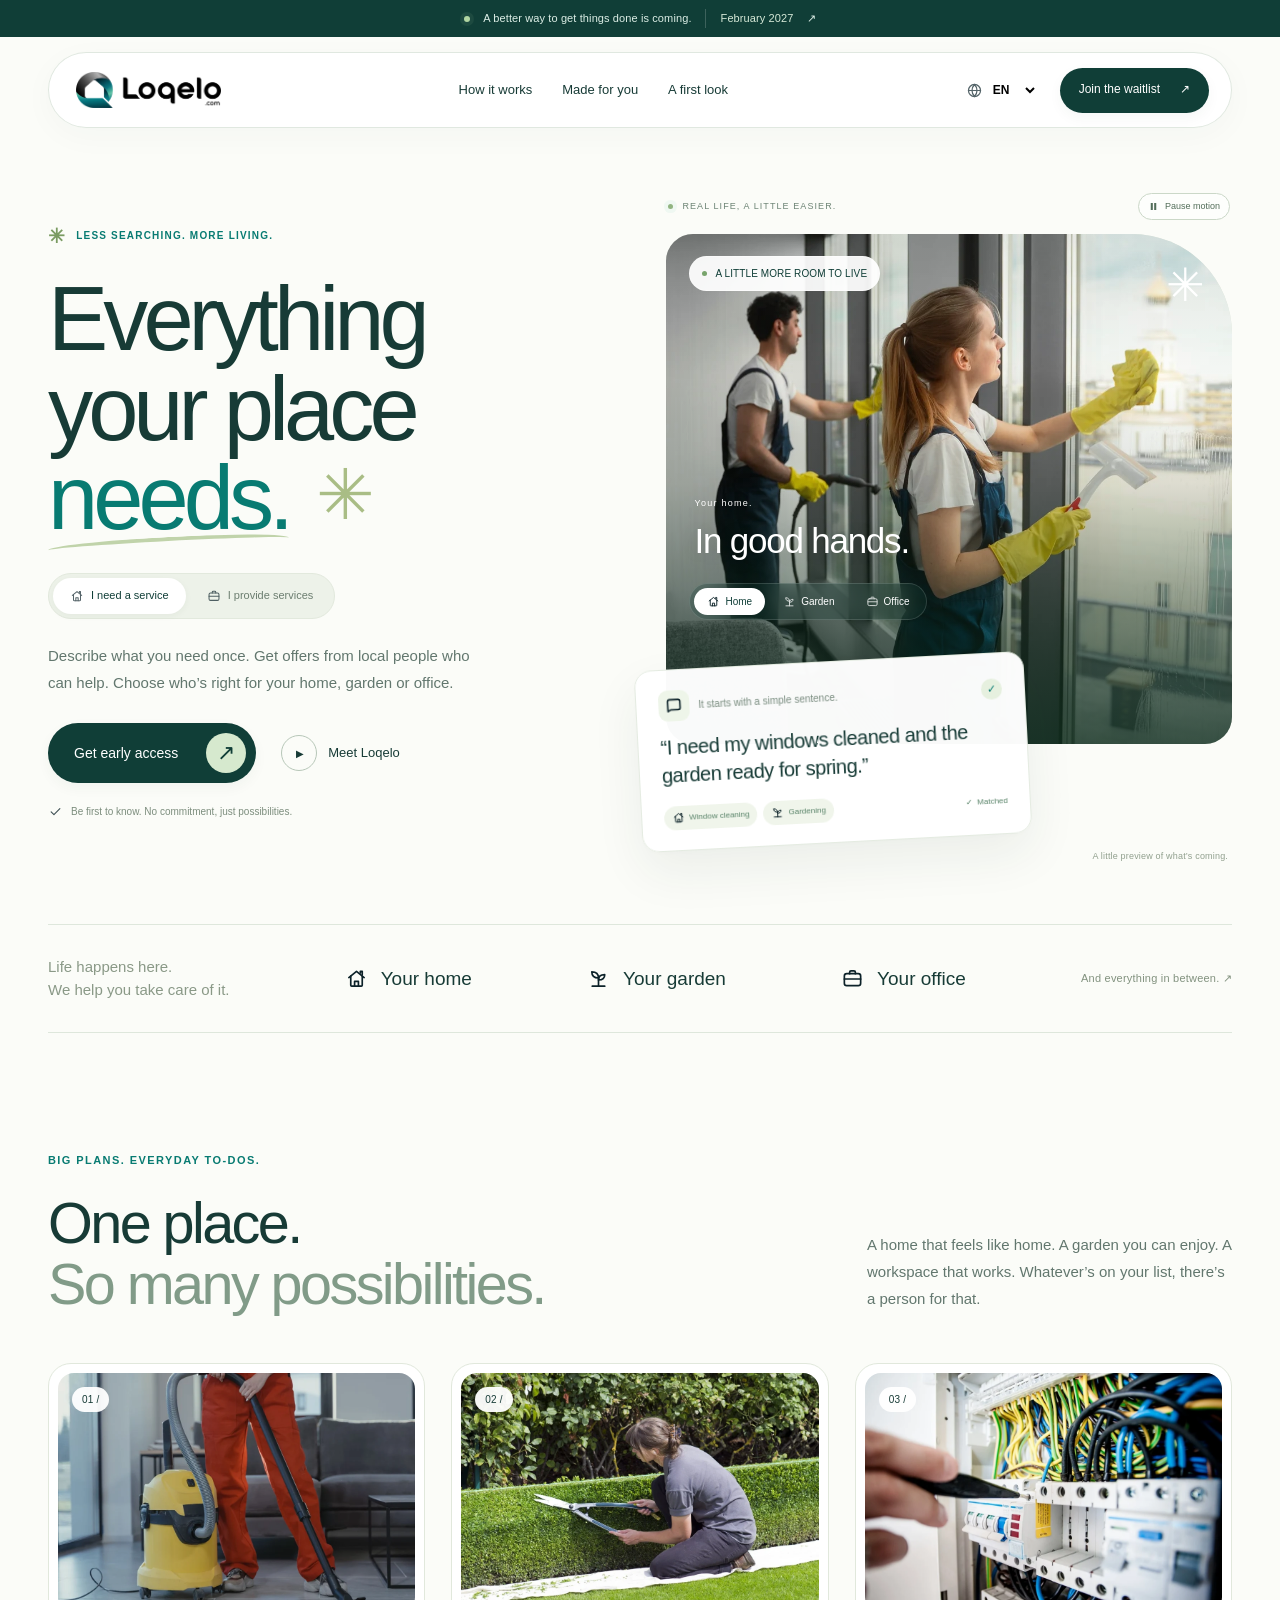
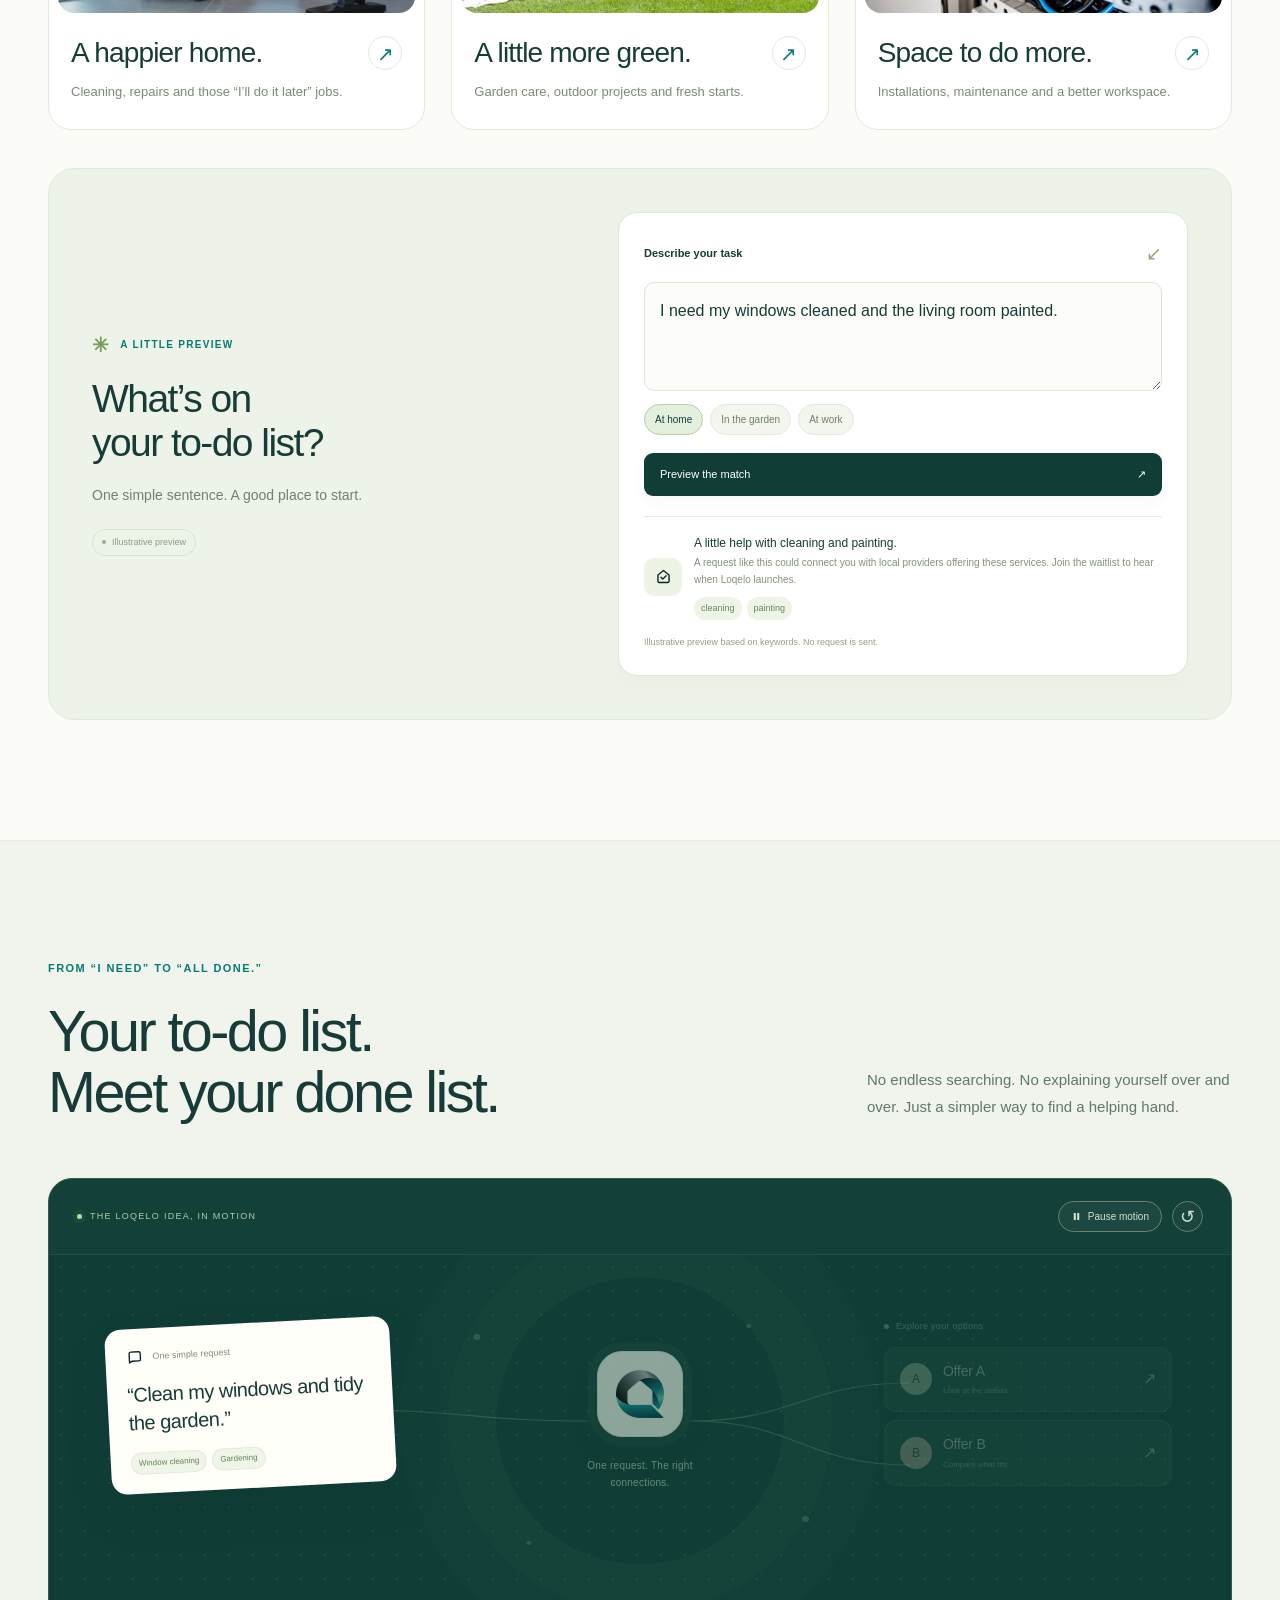
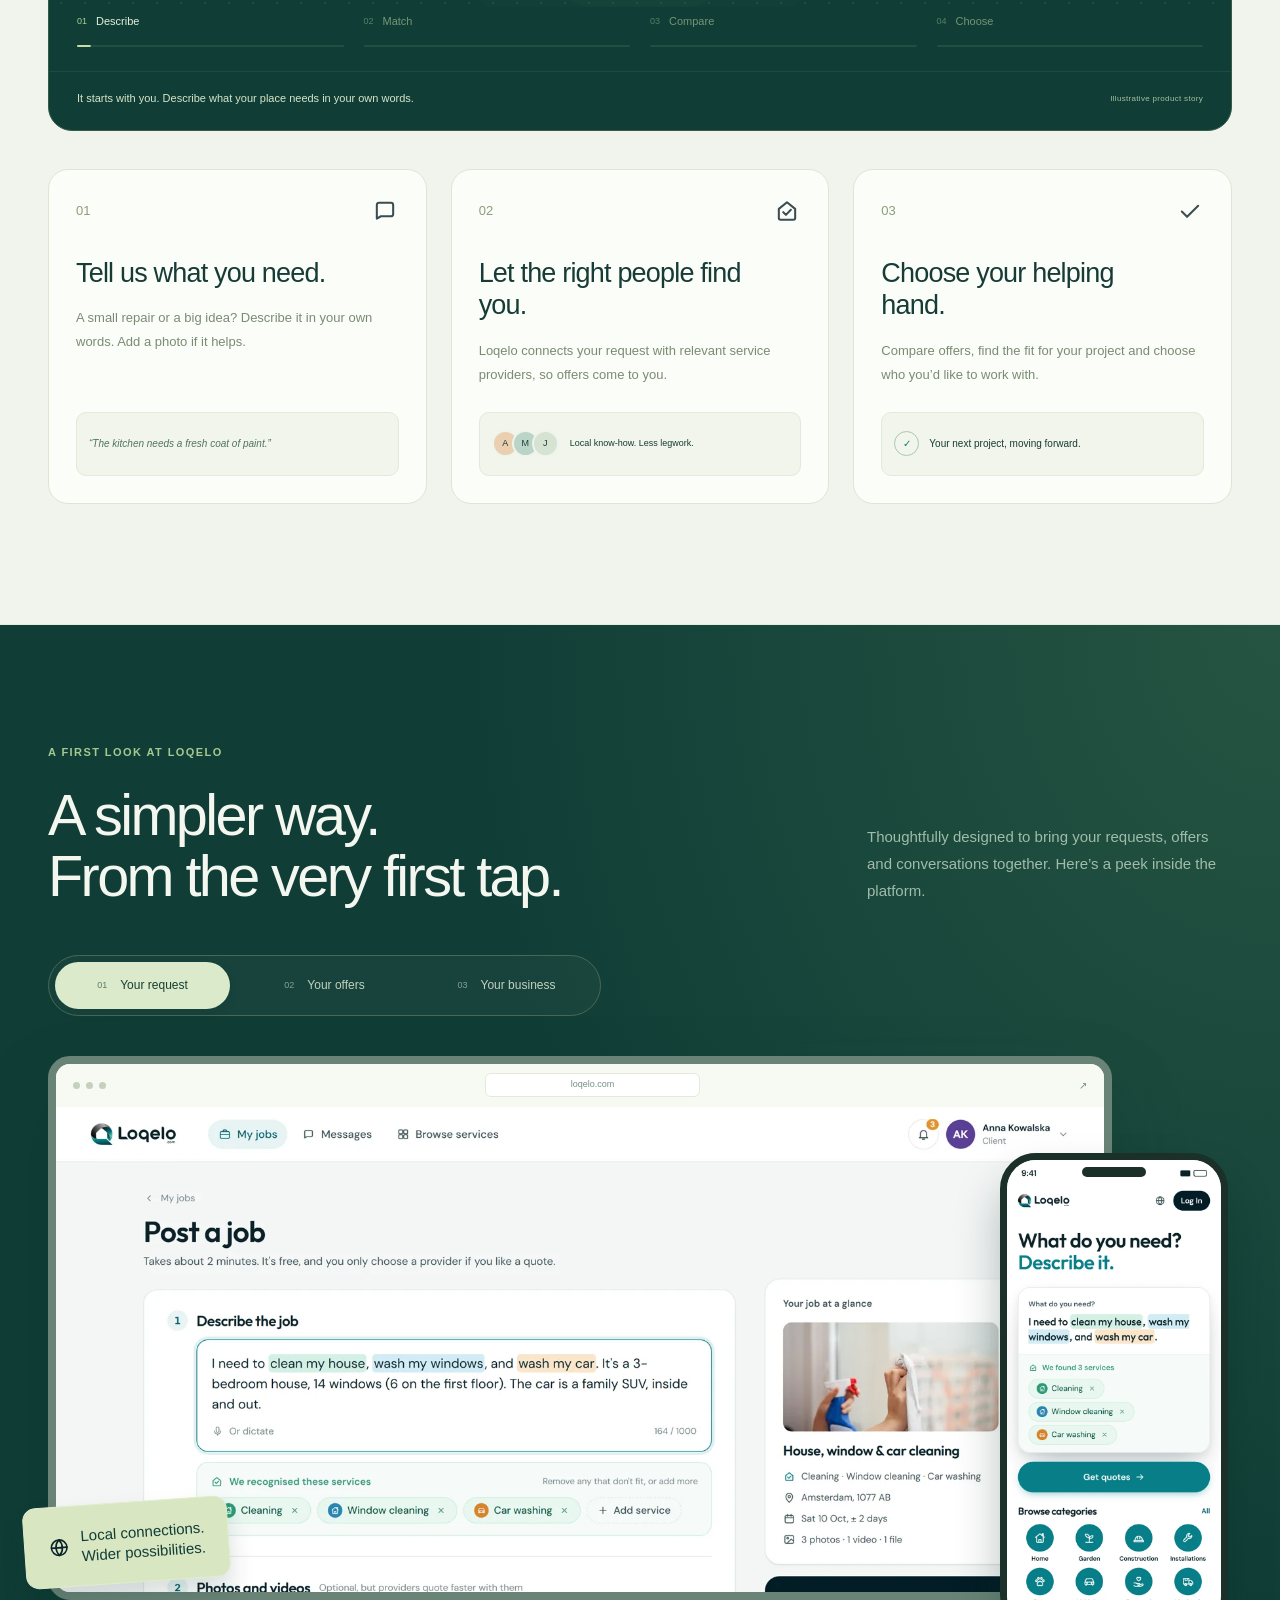
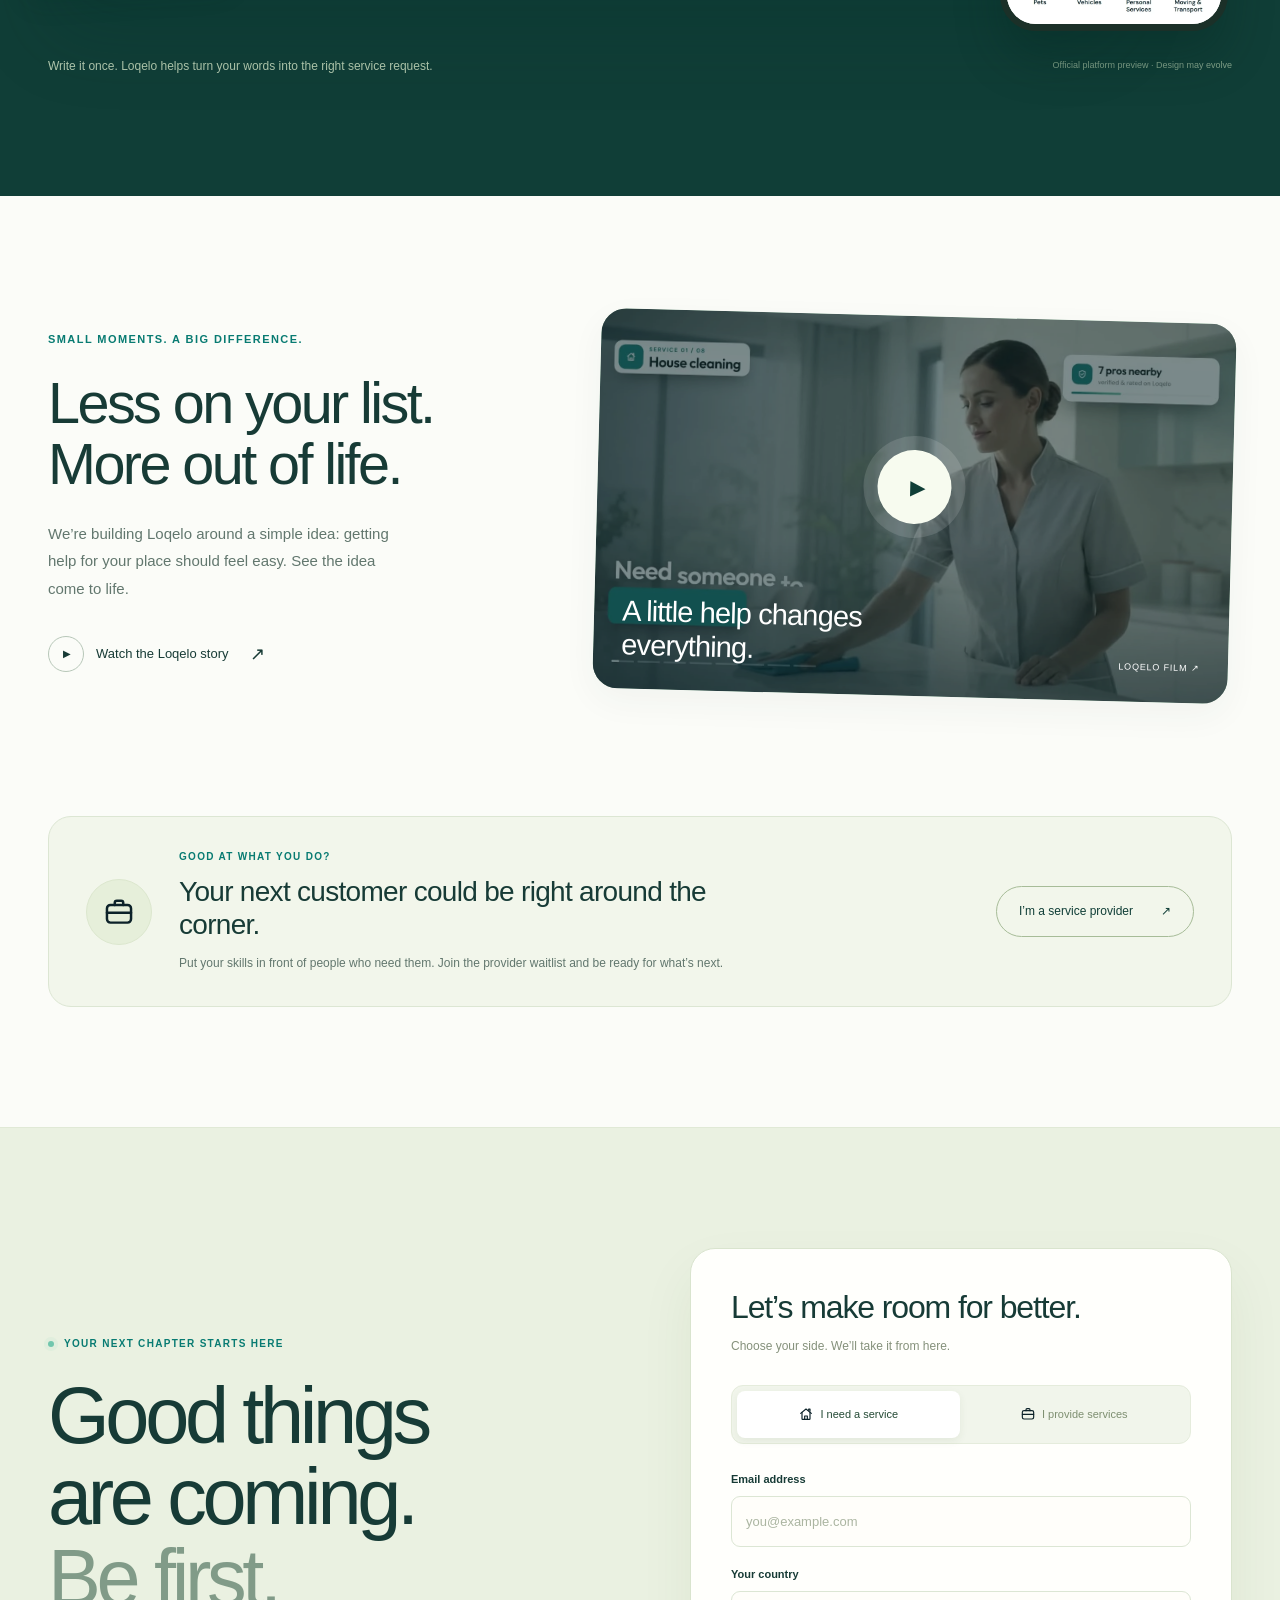
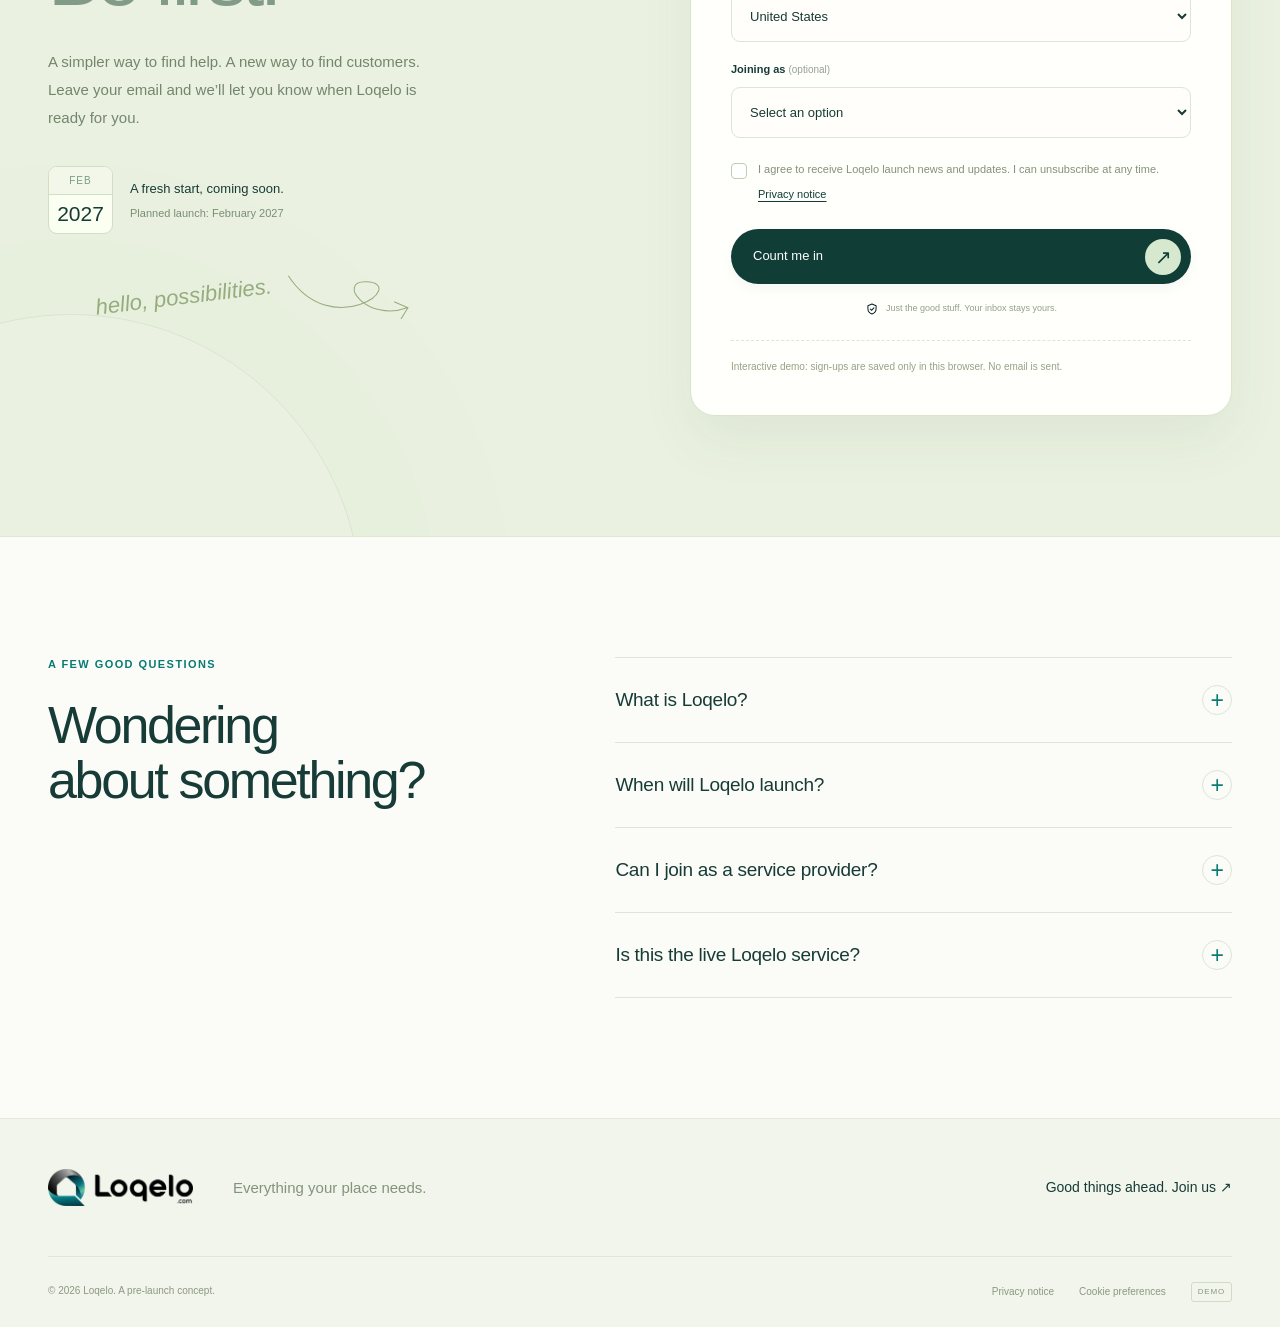
==== commit 0d48e22f: "Add animated product story and controlled interface motion" ====
--- a/index.html
+++ b/index.html
@@ -16,9 +16,11 @@
   <link rel="preload" href="assets/outfit.ttf" as="font" type="font/ttf" crossorigin>
   <link rel="stylesheet" href="styles.css?v=2">
   <link rel="stylesheet" href="modern.css?v=2">
+  <link rel="stylesheet" href="motion.css?v=3">
   <script src="config.js" defer></script>
   <script src="app.js?v=2" defer></script>
-  <script src="enhancements.js?v=2" defer></script>
+  <script src="enhancements.js?v=3" defer></script>
+  <script src="motion.js?v=3" defer></script>
 </head>
 <body>
   <div class="page-progress" aria-hidden="true"></div>
@@ -51,7 +53,7 @@
         <p class="hero-note"><img src="assets/check.svg" width="16" height="16" alt=""><span data-i18n="heroNote">Be first to know. No commitment, just possibilities.</span></p>
       </div>
       <div class="hero-visual">
-        <div class="visual-topline"><span class="status-dot"></span><span data-i18n="visualNote">REAL LIFE, A LITTLE EASIER.</span><span aria-hidden="true">↗</span></div>
+        <div class="visual-topline"><span class="status-dot"></span><span data-i18n="visualNote">REAL LIFE, A LITTLE EASIER.</span><button class="motion-toggle" type="button" data-motion-toggle aria-label="Pause motion"><svg class="motion-pause" viewBox="0 0 16 16" aria-hidden="true"><path d="M4 3h3v10H4zm5 0h3v10H9z"/></svg><svg class="motion-play" viewBox="0 0 16 16" aria-hidden="true"><path d="M5 2.5v11l8-5.5z"/></svg><span data-motion-control-text>Pause motion</span></button></div>
         <div class="hero-scene" data-scene="home">
           <img class="scene-image" src="assets/scene-home.webp" alt="Local window cleaning professionals bringing a little help to a home" width="1000" height="1300" fetchpriority="high">
           <div class="scene-shade"></div><span class="scene-top-tag">A little help. A brighter home.</span><span class="scene-corner-mark" aria-hidden="true">✳</span>
@@ -79,6 +81,19 @@
 
     <section id="how-it-works" class="how-section section"><div class="wrap">
       <div class="section-heading"><div><div class="eyebrow" data-i18n="howEyebrow">FROM “I NEED” TO “ALL DONE.”</div><h2 data-i18n="howTitle">Your to-do list.<br>Meet your done list.</h2></div><p data-i18n="howDescription">No endless searching. No explaining yourself over and over. Just a simpler way to find a helping hand.</p></div>
+      <div class="motion-studio" id="loqelo-in-motion" data-in-view="false">
+        <div class="motion-studio-top"><span class="motion-studio-label" data-motion-copy="storyLabel">THE LOQELO IDEA, IN MOTION</span><div class="motion-controls" role="group" aria-label="Product story controls"><button class="motion-toggle" type="button" data-motion-toggle aria-label="Pause motion"><svg class="motion-pause" viewBox="0 0 16 16" aria-hidden="true"><path d="M4 3h3v10H4zm5 0h3v10H9z"/></svg><svg class="motion-play" viewBox="0 0 16 16" aria-hidden="true"><path d="M5 2.5v11l8-5.5z"/></svg><span data-motion-control-text>Pause motion</span></button><button class="motion-restart" type="button" data-motion-restart aria-label="Restart story">↺</button></div></div>
+        <div class="motion-stage" data-phase="0" aria-hidden="true">
+          <svg class="story-routes story-routes-desktop" viewBox="0 0 1000 352" preserveAspectRatio="none" aria-hidden="true"><path class="route-track" d="M260 155C350 155 360 166 456 166M544 166C630 166 640 128 728 128M544 166C630 166 640 210 728 210"/><path class="route-pulse route-left" pathLength="100" d="M260 155C350 155 360 166 456 166"/><path class="route-pulse route-right" pathLength="100" d="M544 166C630 166 640 128 728 128"/><path class="route-pulse route-right" pathLength="100" d="M544 166C630 166 640 210 728 210"/><circle class="map-dot" cx="362" cy="82" r="3"/><circle class="map-dot" cx="640" cy="264" r="3"/><circle class="map-dot" cx="592" cy="71" r="2"/><circle class="map-dot" cx="406" cy="288" r="2"/></svg>
+          <svg class="story-routes story-routes-mobile" viewBox="0 0 360 530" preserveAspectRatio="none" aria-hidden="true"><path class="route-track" d="M180 156C180 184 180 194 180 228M180 290C180 319 180 324 180 349"/><path class="route-pulse route-left" pathLength="100" d="M180 156C180 184 180 194 180 228"/><path class="route-pulse route-right" pathLength="100" d="M180 290C180 319 180 324 180 349"/><circle class="map-dot" cx="83" cy="249" r="3"/><circle class="map-dot" cx="274" cy="285" r="2"/></svg>
+          <div class="motion-request"><div class="motion-request-top"><img src="assets/message.svg" width="19" height="19" alt=""><span data-motion-copy="requestLabel">One simple request</span></div><p data-motion-copy="request">“Clean my windows and tidy the garden.”</p><div class="motion-service-tags"><span data-motion-copy="windows">Window cleaning</span><span data-motion-copy="garden">Gardening</span></div></div>
+          <div class="motion-hub"><div class="motion-hub-icon"><span class="hub-ring"></span><span class="hub-ring"></span><img src="assets/favicon.png" width="48" height="48" alt=""></div><span data-motion-copy="hub">One request. The right connections.</span></div>
+          <div class="motion-offers"><div class="motion-offers-heading"><span></span><span data-motion-copy="offers">Explore your options</span></div><div class="motion-offer" data-offer="a"><span class="offer-avatar">A</span><div class="offer-lines"><strong data-motion-copy="offerA">Offer A</strong><small data-motion-copy="offerASub">Look at the details</small></div><span class="offer-arrow">↗</span></div><div class="motion-offer" data-offer="b"><span class="offer-avatar">B</span><div class="offer-lines"><strong data-motion-copy="offerB">Offer B</strong><small data-motion-copy="offerBSub">Compare what fits</small></div><span class="offer-arrow">↗</span></div></div>
+          <div class="motion-complete"><span class="motion-check"><svg viewBox="0 0 16 16"><path pathLength="1" d="m3 8 3 3 7-7"/></svg></span><span data-motion-copy="complete">Your place. Your choice.</span></div>
+        </div>
+        <ol class="motion-timeline" aria-label="Explore the four stages"><li><button class="motion-step" type="button" data-motion-step="0" aria-current="step"><span class="motion-step-line"><b>01</b><span data-motion-copy="describe">Describe</span></span><span class="phase-track" aria-hidden="true"><i></i></span></button></li><li><button class="motion-step" type="button" data-motion-step="1"><span class="motion-step-line"><b>02</b><span data-motion-copy="match">Match</span></span><span class="phase-track" aria-hidden="true"><i></i></span></button></li><li><button class="motion-step" type="button" data-motion-step="2"><span class="motion-step-line"><b>03</b><span data-motion-copy="compare">Compare</span></span><span class="phase-track" aria-hidden="true"><i></i></span></button></li><li><button class="motion-step" type="button" data-motion-step="3"><span class="motion-step-line"><b>04</b><span data-motion-copy="choose">Choose</span></span><span class="phase-track" aria-hidden="true"><i></i></span></button></li></ol>
+        <div class="motion-story-caption"><strong data-motion-caption>It starts with you. Describe what your place needs in your own words.</strong><span data-motion-copy="preview">Illustrative product story</span></div>
+      </div>
       <div class="steps"><article class="step"><div class="step-top"><span>01</span><img src="assets/message.svg" alt="" width="32" height="32"></div><h3 data-i18n="stepOneTitle">Tell us what you need.</h3><p data-i18n="stepOneDescription">A small repair or a big idea? Describe it in your own words. Add a photo if it helps.</p><div class="step-example" data-i18n="stepOneExample">“The kitchen needs a fresh coat of paint.”</div></article><article class="step"><div class="step-top"><span>02</span><img src="assets/match.svg" alt="" width="32" height="32"></div><h3 data-i18n="stepTwoTitle">Let the right people find you.</h3><p data-i18n="stepTwoDescription">Loqelo connects your request with relevant service providers, so offers come to you.</p><div class="mini-matches"><span class="mini-avatar">A</span><span class="mini-avatar">M</span><span class="mini-avatar">J</span><span data-i18n="stepTwoExample">Local know-how. Less legwork.</span></div></article><article class="step"><div class="step-top"><span>03</span><img src="assets/check.svg" alt="" width="32" height="32"></div><h3 data-i18n="stepThreeTitle">Choose your helping hand.</h3><p data-i18n="stepThreeDescription">Compare offers, find the fit for your project and choose who you’d like to work with.</p><div class="step-done"><span>✓</span><span data-i18n="stepThreeExample">Your next project, moving forward.</span></div></article></div>
     </div></section>
 
--- a/motion.css
+++ b/motion.css
@@ -0,0 +1,113 @@
+/* Native motion graphics: no video download or animation library required. */
+.motion-toggle{display:inline-flex;align-items:center;justify-content:center;gap:6px;border:1px solid #cbd8c8;border-radius:100px;padding:5px 9px;background:#ffffffa8;color:#526d59;font:500 9px/1.4 var(--sans);letter-spacing:0;white-space:nowrap;min-height:27px}
+.motion-toggle:hover{background:#fff;border-color:#92ad87}
+.motion-toggle svg{width:11px;height:11px;fill:currentColor;flex-shrink:0}
+.motion-toggle .motion-play{display:none}
+.motion-paused .motion-toggle .motion-play{display:block}
+.motion-paused .motion-toggle .motion-pause{display:none}
+.visual-topline>.motion-toggle{margin-left:auto;font-size:9px}
+.motion-studio{margin-bottom:38px;border:1px solid #365c48;border-radius:24px;overflow:hidden;background:#103e37;color:#eff7e9;position:relative;isolation:isolate;--phase-progress:0}
+.motion-studio-top{display:flex;justify-content:space-between;align-items:center;gap:20px;padding:22px 28px;border-bottom:1px solid #ffffff12;background:#ffffff03}
+.motion-studio-label{display:flex;align-items:center;gap:8px;font-size:9px;letter-spacing:.14em;color:#b0cba8;font-weight:500}
+.motion-studio-label:before{content:'';width:5px;height:5px;border-radius:50%;background:#bdd8a6;box-shadow:0 0 0 4px #c5e6a50c}
+.motion-controls{display:flex;gap:10px;align-items:center}
+.motion-studio .motion-toggle{border-color:#668269;background:#ffffff0b;color:#d4e5cc;padding-inline:12px;min-height:31px;font-size:10px}
+.motion-studio .motion-toggle:hover{background:#ffffff14}
+.motion-restart{width:31px;height:31px;display:grid;place-items:center;border:1px solid #668269;border-radius:50%;background:#ffffff08;color:#d4e5cc;font-size:18px;line-height:1}
+.motion-restart:hover{background:#ffffff14}
+.motion-stage{position:relative;height:352px;background-image:radial-gradient(#c9e2b116 .8px,transparent .8px);background-size:24px 24px;overflow:hidden}
+.motion-stage:before{content:'';position:absolute;left:50%;top:47%;width:288px;height:288px;border:1px solid #c5e2aa0c;border-radius:50%;transform:translate(-50%,-50%);box-shadow:0 0 0 48px #c5e2aa03,0 0 0 96px #c5e2aa02}
+.story-routes{position:absolute;inset:0;width:100%;height:100%;overflow:visible;pointer-events:none}
+.story-routes-mobile{display:none}
+.route-track{fill:none;stroke:#739071;stroke-opacity:.32;stroke-width:1.1;vector-effect:non-scaling-stroke}
+.route-pulse{fill:none;stroke:#c5e1a2;stroke-width:2;stroke-linecap:round;stroke-dasharray:7 93;stroke-dashoffset:100;opacity:0;vector-effect:non-scaling-stroke}
+.map-dot{fill:#608064;opacity:.4}
+.motion-request{position:absolute;left:5%;top:68px;width:26%;max-width:285px;padding:19px 20px;border-radius:16px;background:#fffef9;color:#173b36;box-shadow:0 20px 45px #06272025;transform:rotate(-3deg);z-index:2}
+.motion-request-top{display:flex;align-items:center;gap:8px;font-size:9px;color:#80917b}
+.motion-request-top img{width:19px;height:19px}
+.motion-request p{font:400 20px/1.4 var(--outfit);letter-spacing:-.025em;margin-top:14px}
+.motion-service-tags{display:flex;gap:5px;flex-wrap:wrap;margin-top:16px}
+.motion-service-tags span{padding:4px 7px;border:1px solid #e3ebd9;border-radius:100px;background:#f0f5e9;color:#638355;font-size:8px;line-height:1.5}
+.motion-hub{position:absolute;left:50%;top:47%;transform:translate(-50%,-50%);text-align:center;z-index:2;width:150px}
+.motion-hub-icon{position:relative;display:grid;place-items:center;width:86px;height:86px;margin:auto;background:#f4f8ed;border:1px solid #dce8cc;border-radius:25px;box-shadow:0 0 0 9px #d9eab50a,0 15px 35px #052c2730;isolation:isolate}
+.motion-hub-icon>img{width:48px;height:48px}
+.hub-ring{position:absolute;inset:-15px;border:1px solid #b8d89d;border-radius:36px;opacity:0;z-index:-1}
+.hub-ring:nth-child(2){inset:-28px;border-radius:46px}
+.motion-hub>span{display:block;margin-top:20px;color:#b1c8a9;font-size:10px;letter-spacing:.025em}
+.motion-offers{position:absolute;right:5%;top:64px;width:27%;max-width:288px;z-index:2}
+.motion-offers-heading{display:flex;align-items:center;gap:7px;font-size:9px;color:#bfd6b2;letter-spacing:.03em;margin-bottom:12px}
+.motion-offers-heading>span:first-child{height:5px;width:5px;border-radius:50%;background:#b5d59b}
+.motion-offer{display:flex;gap:11px;align-items:center;padding:14px 15px;border:1px solid #78987555;border-radius:12px;background:#224e42;color:#e4eddb;margin-top:8px;box-shadow:0 5px 15px #082d2512;transition:opacity .65s,transform .65s,border-color .65s,background .65s}
+.offer-avatar{height:32px;width:32px;border-radius:50%;display:grid;place-items:center;background:#c7d6b2;color:#2b4f34;font:400 12px var(--outfit);flex-shrink:0}
+.motion-offer[data-offer="b"] .offer-avatar{background:#e0c6a8}
+.offer-lines{min-width:0;flex:1}
+.offer-lines strong{display:block;font:400 14px/1.3 var(--outfit);letter-spacing:-.015em}
+.offer-lines small{display:block;margin-top:4px;font-size:8px;color:#9fba97}
+.offer-arrow{font-size:16px;color:#bed69f;line-height:1}
+.motion-complete{position:absolute;left:50%;bottom:30px;transform:translate(-50%,9px);display:flex;align-items:center;gap:8px;font-size:10px;white-space:nowrap;color:#cee6b8;opacity:0;transition:opacity .6s,transform .6s}
+.motion-check{display:grid;place-items:center;height:21px;width:21px;background:#c5dfaa;border-radius:50%;color:#204d3a}
+.motion-check svg{width:12px;height:12px;fill:none;stroke:currentColor;stroke-width:1.8;stroke-linecap:round;stroke-linejoin:round}
+.motion-check path{stroke-dasharray:1;stroke-dashoffset:1;transition:stroke-dashoffset .5s .25s}
+.motion-stage[data-phase='3'] .motion-check path{stroke-dashoffset:0}
+.motion-stage[data-phase='3'] .motion-complete{opacity:1;transform:translate(-50%,0)}
+.motion-stage[data-phase='3'] .motion-offer[data-offer="a"]{border-color:#c6e1a8;background:#315e43;transform:translateX(-5px)}
+.motion-enabled .motion-stage[data-phase='0'] .motion-offers{opacity:.25}
+.motion-enabled .motion-stage[data-phase='0'] .motion-hub{opacity:.55}
+.motion-enabled .motion-stage[data-phase='1'] .motion-offers{opacity:.5}
+.motion-enabled .motion-stage[data-phase='2'] .motion-offer{transform:translateX(0);opacity:1}
+.motion-enabled .motion-stage[data-phase='3'] .motion-offer[data-offer="b"]{opacity:.55;transform:translateX(5px)}
+.motion-hub,.motion-offers{transition:opacity .6s}
+.motion-timeline{padding:0 28px 24px;display:grid;grid-template-columns:repeat(4,1fr);gap:20px;list-style:none;margin:0}
+.motion-step{width:100%;padding:0;text-align:left;background:transparent;color:#759475;cursor:pointer;font-size:11px;display:block}
+.motion-step-line{display:flex;align-items:center;gap:9px;min-height:28px}
+.motion-step-line>b{font-weight:400;font-size:9px;color:#587d63}
+.phase-track{display:block;position:relative;height:2px;margin-top:10px;background:#78987530;overflow:hidden;border-radius:2px}
+.phase-track i{display:block;height:100%;width:100%;background:#c3dfa2;transform:scaleX(0);transform-origin:left}
+.motion-step[aria-current='step']{color:#e4f0d9}
+.motion-step[aria-current='step'] .motion-step-line>b{color:#accf93}
+.motion-step[aria-current='step'] .phase-track i{transform:scaleX(var(--phase-progress))}
+.motion-step.is-complete .phase-track i{transform:scaleX(1);background:#5e825a}
+.motion-story-caption{padding:18px 28px 22px;border-top:1px solid #ffffff10;display:flex;justify-content:space-between;gap:20px;align-items:center;font-size:11px;color:#a5bea0}
+.motion-story-caption>strong{font-weight:400;color:#d5e6c8;max-width:650px;line-height:1.6}
+.motion-story-caption>span{font-size:8px;letter-spacing:.04em;text-align:right;flex-shrink:0}
+.motion-enabled:not(.motion-paused):not(.motion-hidden) .heading-star{animation:signature-turn 24s linear infinite}
+.motion-enabled:not(.motion-paused):not(.motion-hidden) .scene-corner-mark{animation:signature-turn 30s linear infinite reverse}
+.motion-enabled:not(.motion-paused):not(.motion-hidden) .request-float{animation:request-drift 7s ease-in-out infinite;--float-angle:-3deg}
+.motion-enabled:not(.motion-paused):not(.motion-hidden) .motion-studio[data-in-view='true'] .route-pulse{animation:route-flow 2.6s linear infinite;opacity:.9}
+.motion-enabled:not(.motion-paused):not(.motion-hidden) .motion-studio[data-in-view='true'] .route-right{animation-delay:.4s}
+.motion-enabled:not(.motion-paused):not(.motion-hidden) .motion-studio[data-in-view='true'] .hub-ring{animation:hub-ripple 3.4s ease-out infinite}
+.motion-enabled:not(.motion-paused):not(.motion-hidden) .motion-studio[data-in-view='true'] .hub-ring:nth-child(2){animation-delay:1.2s}
+.motion-intro:not(.motion-paused) .hero h1>[data-i18n]{animation:hero-arrive .85s cubic-bezier(.2,.7,.2,1) both}
+.motion-intro:not(.motion-paused) .hero h1>[data-i18n='heroTwo']{animation-delay:.1s}
+.motion-intro:not(.motion-paused) .hero h1>[data-i18n='heroThree']{animation-delay:.2s}
+.motion-intro:not(.motion-paused) .hero-accent:after{animation:signature-draw 1.1s .35s cubic-bezier(.2,.7,.2,1) both}
+.motion-intro:not(.motion-paused) .hero-role-switch,.motion-intro:not(.motion-paused) .hero-description,.motion-intro:not(.motion-paused) .hero-buttons{animation:hero-arrive .8s .25s cubic-bezier(.2,.7,.2,1) both}
+.motion-intro:not(.motion-paused) .hero-description{animation-delay:.34s}
+.motion-intro:not(.motion-paused) .hero-buttons{animation-delay:.42s}
+.motion-enabled .button .arrow-circle{transition:transform .35s cubic-bezier(.2,.7,.2,1)}
+.motion-enabled .button:hover .arrow-circle{transform:rotate(9deg)}
+.motion-enabled .mobile-nav:not([hidden]){animation:panel-arrive .26s ease-out both;transform-origin:top center}
+.motion-enabled dialog[open]{animation:panel-arrive .3s cubic-bezier(.2,.7,.2,1) both}
+.motion-enabled .signup-success:not([hidden]) .success-mark{animation:success-arrive .6s cubic-bezier(.2,1.5,.5,1) both}
+.menu-button span{transition:transform .25s}
+.menu-button[aria-expanded='true'] span:first-child{transform:translateY(3.75px) rotate(45deg)}
+.menu-button[aria-expanded='true'] span:last-child{transform:translateY(-3.75px) rotate(-45deg)}
+.motion-paused *,.motion-paused *:before,.motion-paused *:after,.motion-hidden *,.motion-hidden *:before,.motion-hidden *:after{animation-play-state:paused!important}
+@keyframes signature-turn{from{rotate:0deg}to{rotate:360deg}}
+@keyframes request-drift{0%,100%{transform:translate3d(0,0,0) rotate(var(--float-angle,-3deg))}50%{transform:translate3d(0,6px,0) rotate(calc(var(--float-angle,-3deg) + .35deg))}}
+@keyframes route-flow{from{stroke-dashoffset:100}to{stroke-dashoffset:0}}
+@keyframes hub-ripple{0%{opacity:0;scale:.9}20%{opacity:.33}100%{opacity:0;scale:1.3}}
+@keyframes hero-arrive{from{opacity:0;translate:0 14px}to{opacity:1;translate:0 0}}
+@keyframes signature-draw{from{scale:0 1;transform-origin:left}to{scale:1 1;transform-origin:left}}
+@keyframes panel-arrive{from{opacity:0;translate:0 8px;scale:.985}to{opacity:1;translate:0 0;scale:1}}
+@keyframes success-arrive{from{opacity:0;scale:.7}to{opacity:1;scale:1}}
+@media(max-width:980px){.motion-request{left:4%;width:28%;padding:17px}.motion-request p{font-size:17px}.motion-offers{right:4%;width:28%}.motion-hub{width:110px}.motion-hub-icon{width:72px;height:72px;border-radius:21px}.motion-hub-icon>img{width:42px;height:42px}.motion-stage{height:330px}.motion-offer{padding:12px 11px;gap:8px}.offer-lines strong{font-size:12px}.offer-avatar{width:27px;height:27px}.motion-hub>span{font-size:9px}.motion-timeline{gap:14px}}
+@media(max-width:760px){.motion-studio-top{padding:20px 23px}.motion-stage{height:340px}.motion-request{left:4%;top:71px;width:29%;padding:15px}.motion-request p{font-size:16px}.motion-request-top{font-size:8px}.motion-offers{right:4%;width:29%;top:70px}.motion-hub-icon{width:62px;height:62px;border-radius:18px}.motion-hub-icon>img{width:35px;height:35px}.motion-hub>span{font-size:8px;max-width:90px;margin-inline:auto}.motion-offer{padding:10px 9px;gap:7px}.offer-avatar{width:23px;height:23px;font-size:10px}.offer-lines strong{font-size:11px}.offer-lines small{font-size:7px}.motion-story-caption{padding:17px 23px;font-size:10px}.motion-timeline{padding:0 23px 23px}.motion-step{font-size:10px}.motion-story-caption>span{max-width:100px;font-size:7px}}
+@media(max-width:580px){.motion-stage{height:550px}.story-routes-desktop{display:none}.story-routes-mobile{display:block}.motion-stage:before{top:46%;width:230px;height:230px}.motion-request{left:50%;top:25px;width:calc(100% - 76px);max-width:285px;transform:translateX(-50%) rotate(-2deg);padding:16px 18px}.motion-request p{font-size:18px;line-height:1.35;margin-top:10px}.motion-service-tags{margin-top:12px}.motion-hub{top:49%;width:140px}.motion-hub-icon{width:64px;height:64px;border-radius:19px}.motion-hub-icon>img{width:36px;height:36px}.motion-hub>span{margin-top:11px;max-width:none;font-size:9px}.motion-offers{top:344px;right:auto;left:50%;transform:translateX(-50%);width:calc(100% - 76px);max-width:285px}.motion-offers-heading{font-size:8px;margin-bottom:8px}.motion-offer{padding:10px 13px;border-radius:10px;margin-top:7px;gap:10px}.offer-avatar{width:27px;height:27px}.offer-lines strong{font-size:13px}.offer-lines small{font-size:8px}.motion-complete{left:50%;bottom:19px;font-size:9px}.motion-studio{border-radius:20px;margin-bottom:25px}.motion-studio-top{padding:17px 18px;gap:10px}.motion-studio-label{font-size:8px;letter-spacing:.09em;max-width:155px}.motion-controls{gap:7px}.motion-studio .motion-toggle{font-size:8px;min-height:28px;padding-inline:8px;gap:5px}.motion-restart{width:28px;height:28px;font-size:16px;flex-shrink:0}.motion-timeline{gap:11px;padding:5px 18px 20px}.motion-step-line{display:block;min-height:39px;line-height:1.5;font-size:10px}.motion-step-line>b{display:block;font-size:8px;margin-bottom:3px}.phase-track{margin-top:7px}.motion-story-caption{display:block;padding:17px 18px}.motion-story-caption>strong{display:block;font-size:11px;min-height:36px}.motion-story-caption>span{display:block;text-align:left;font-size:8px;max-width:none;margin-top:8px}.visual-topline>.motion-toggle{font-size:8px;min-height:24px;padding-inline:7px}.visual-topline{font-size:8px;letter-spacing:.07em}.motion-enabled:not(.motion-paused):not(.motion-hidden) .request-float{--float-angle:-2.5deg}.motion-service-tags span{font-size:8px}}
+@media(max-width:360px){.motion-studio-top{padding-inline:15px}.motion-studio-label{font-size:7px;max-width:120px}.motion-studio .motion-toggle{font-size:7px}.motion-request,.motion-offers{width:calc(100% - 56px)}.motion-request p{font-size:17px}.motion-timeline{gap:8px;padding-inline:15px}.motion-step-line{font-size:9px}.visual-topline{gap:6px}.visual-topline>span:nth-child(2){font-size:7px;letter-spacing:.03em}}
+@media(prefers-reduced-motion:reduce){.motion-enabled *,.motion-enabled *:before,.motion-enabled *:after{animation:none!important;transition:none!important;scroll-behavior:auto!important}.motion-stage .motion-hub,.motion-stage .motion-offers,.motion-stage .motion-offer{opacity:1!important}.route-pulse,.hub-ring{display:none}.motion-complete{transition:none}.motion-enabled .request-float{transform:rotate(-3deg)}.motion-enabled .hero h1>[data-i18n],.motion-enabled .hero-role-switch,.motion-enabled .hero-description,.motion-enabled .hero-buttons{opacity:1;translate:none}}
+
+.motion-enabled:not(.motion-paused):not(.motion-hidden) .motion-studio[data-in-view='true'] .motion-stage[data-phase='0'] .route-pulse{opacity:0}
+
+.motion-paused *,.motion-paused *:before,.motion-paused *:after{transition:none!important;scroll-behavior:auto!important}
+body.motion-paused [data-reveal]{opacity:1!important;transform:none!important}
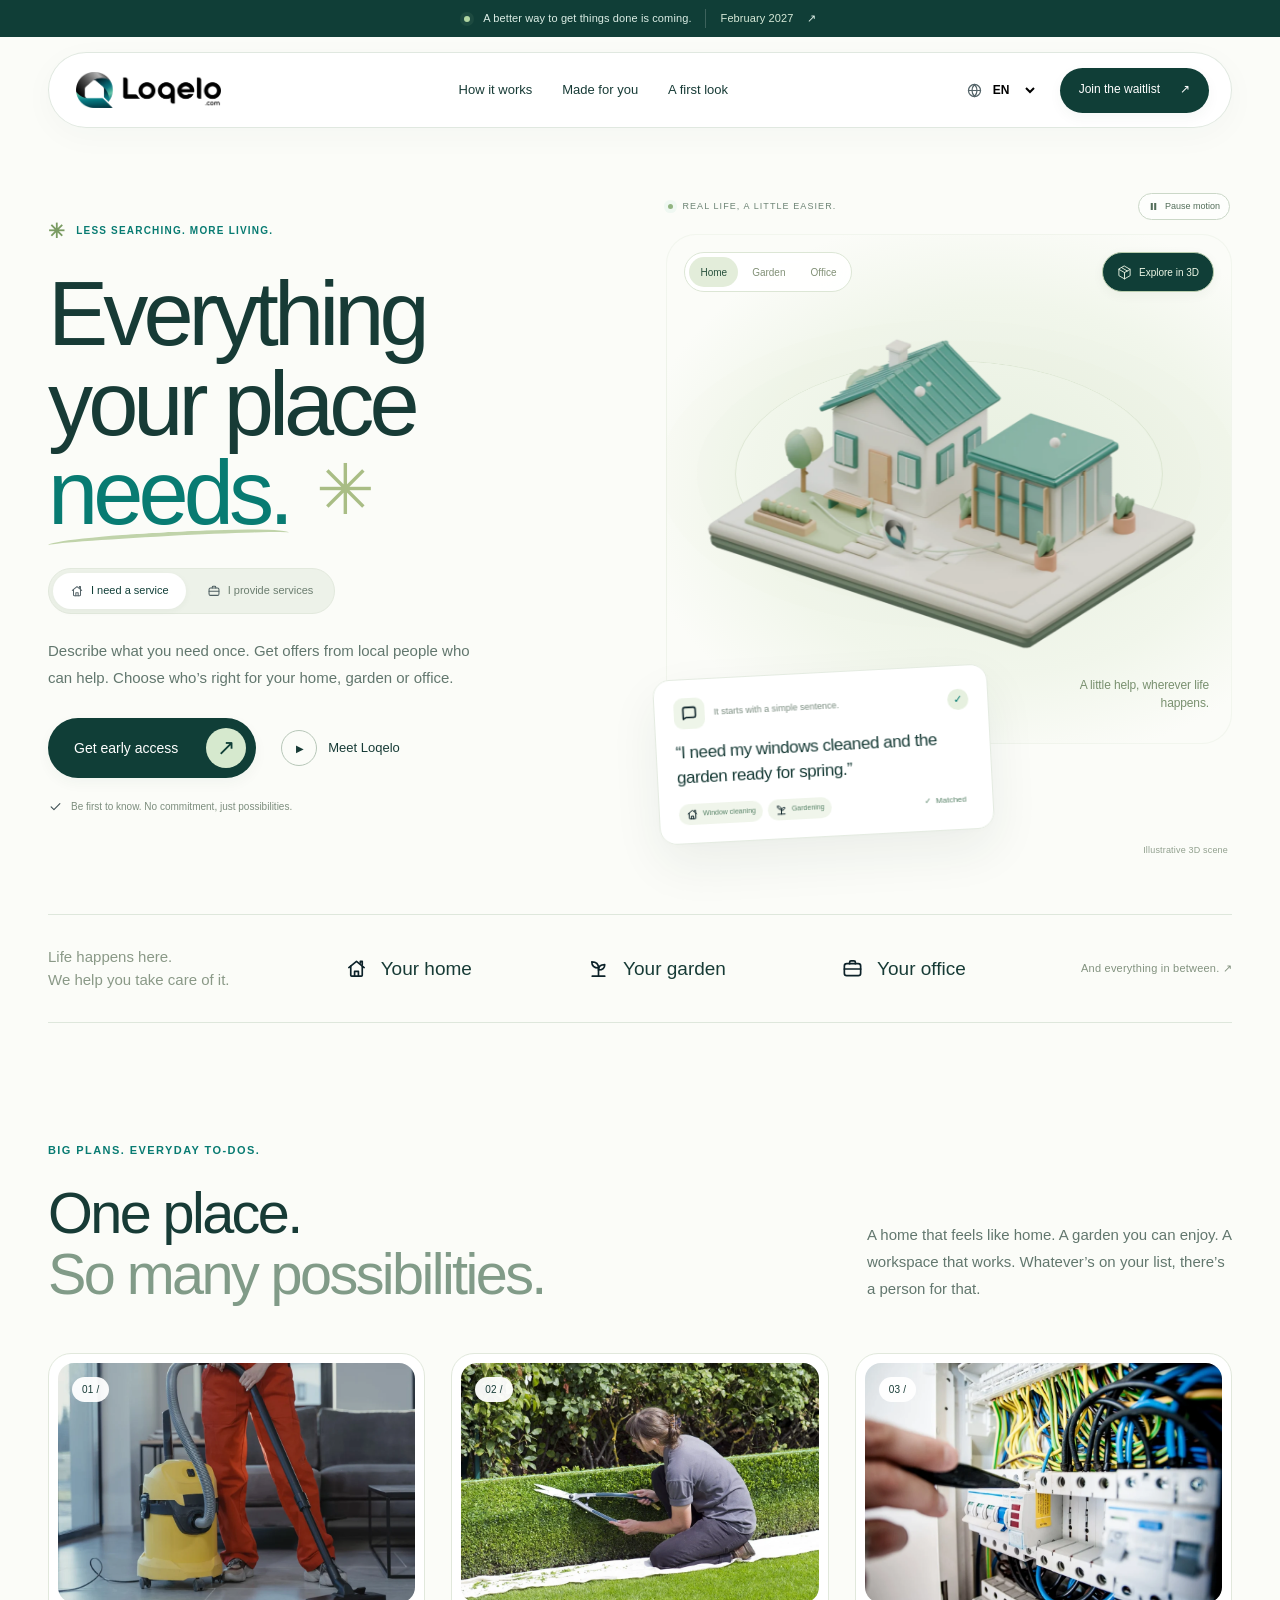
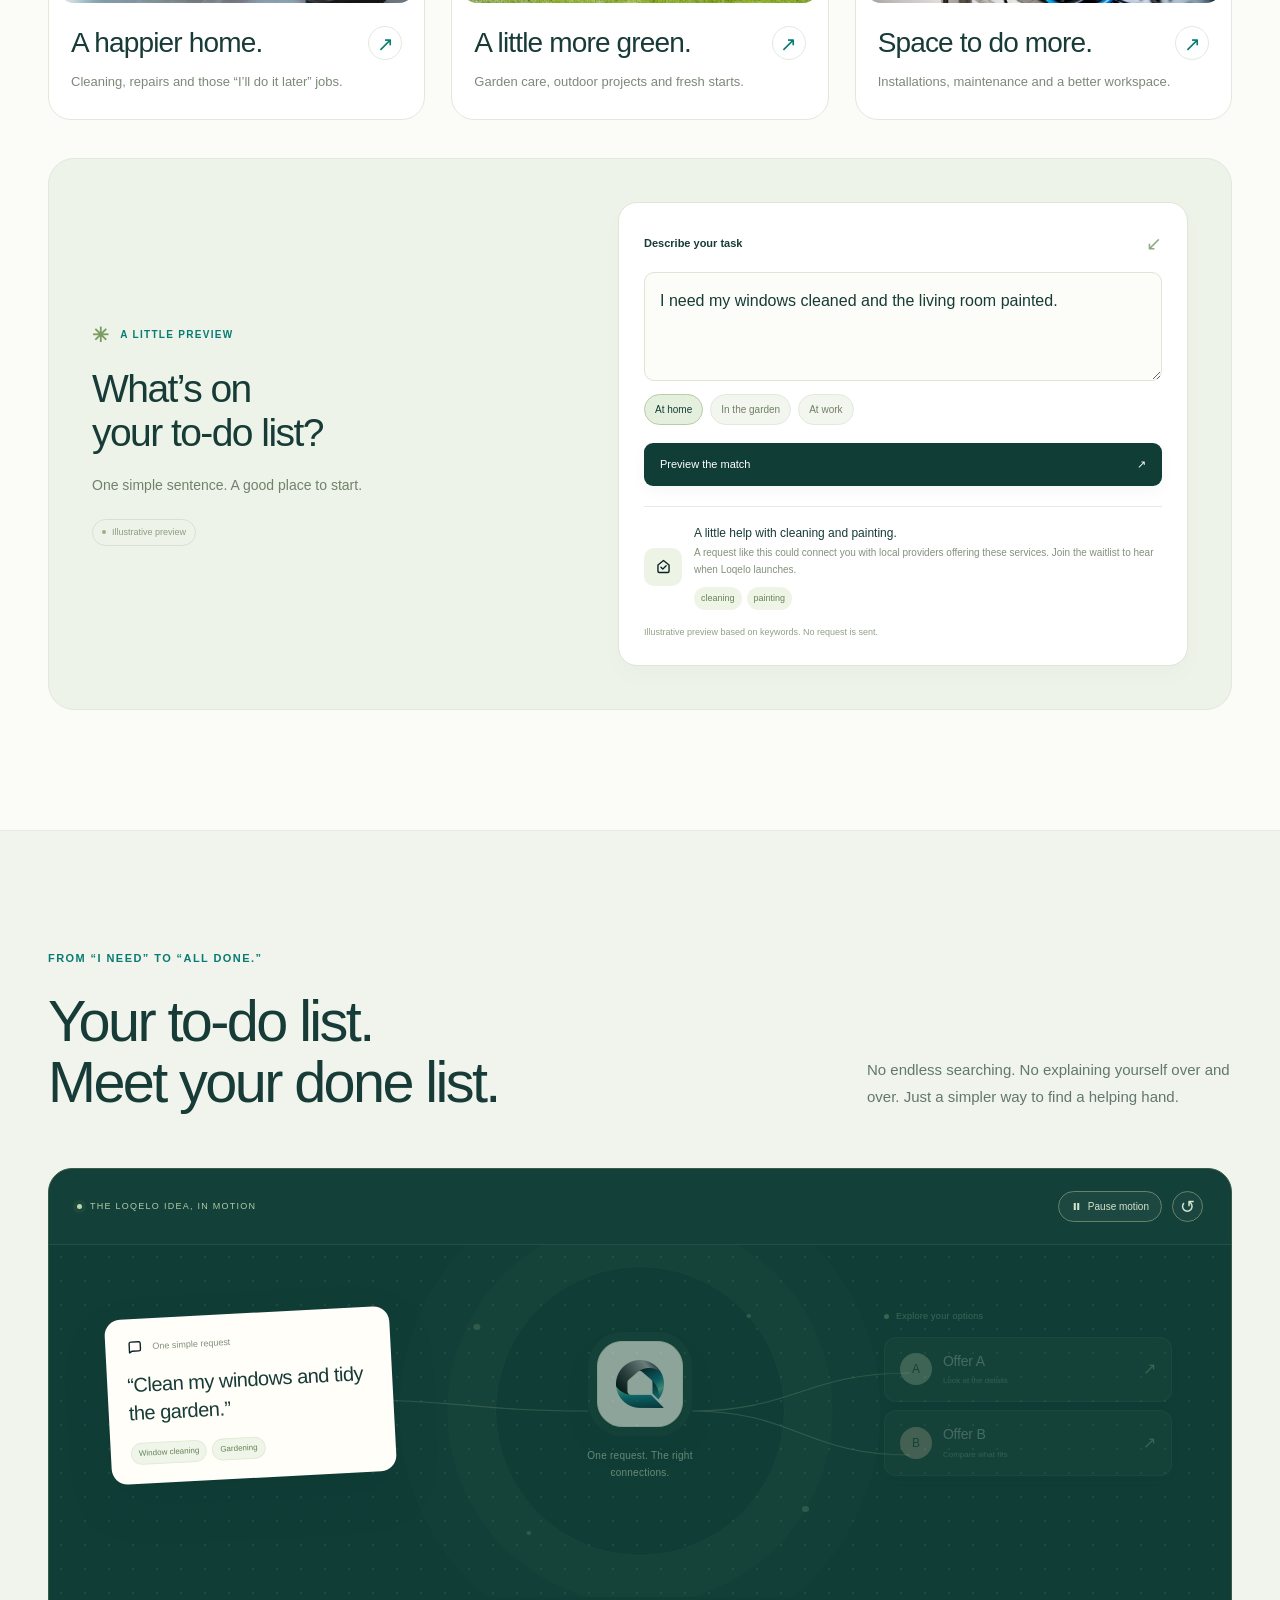
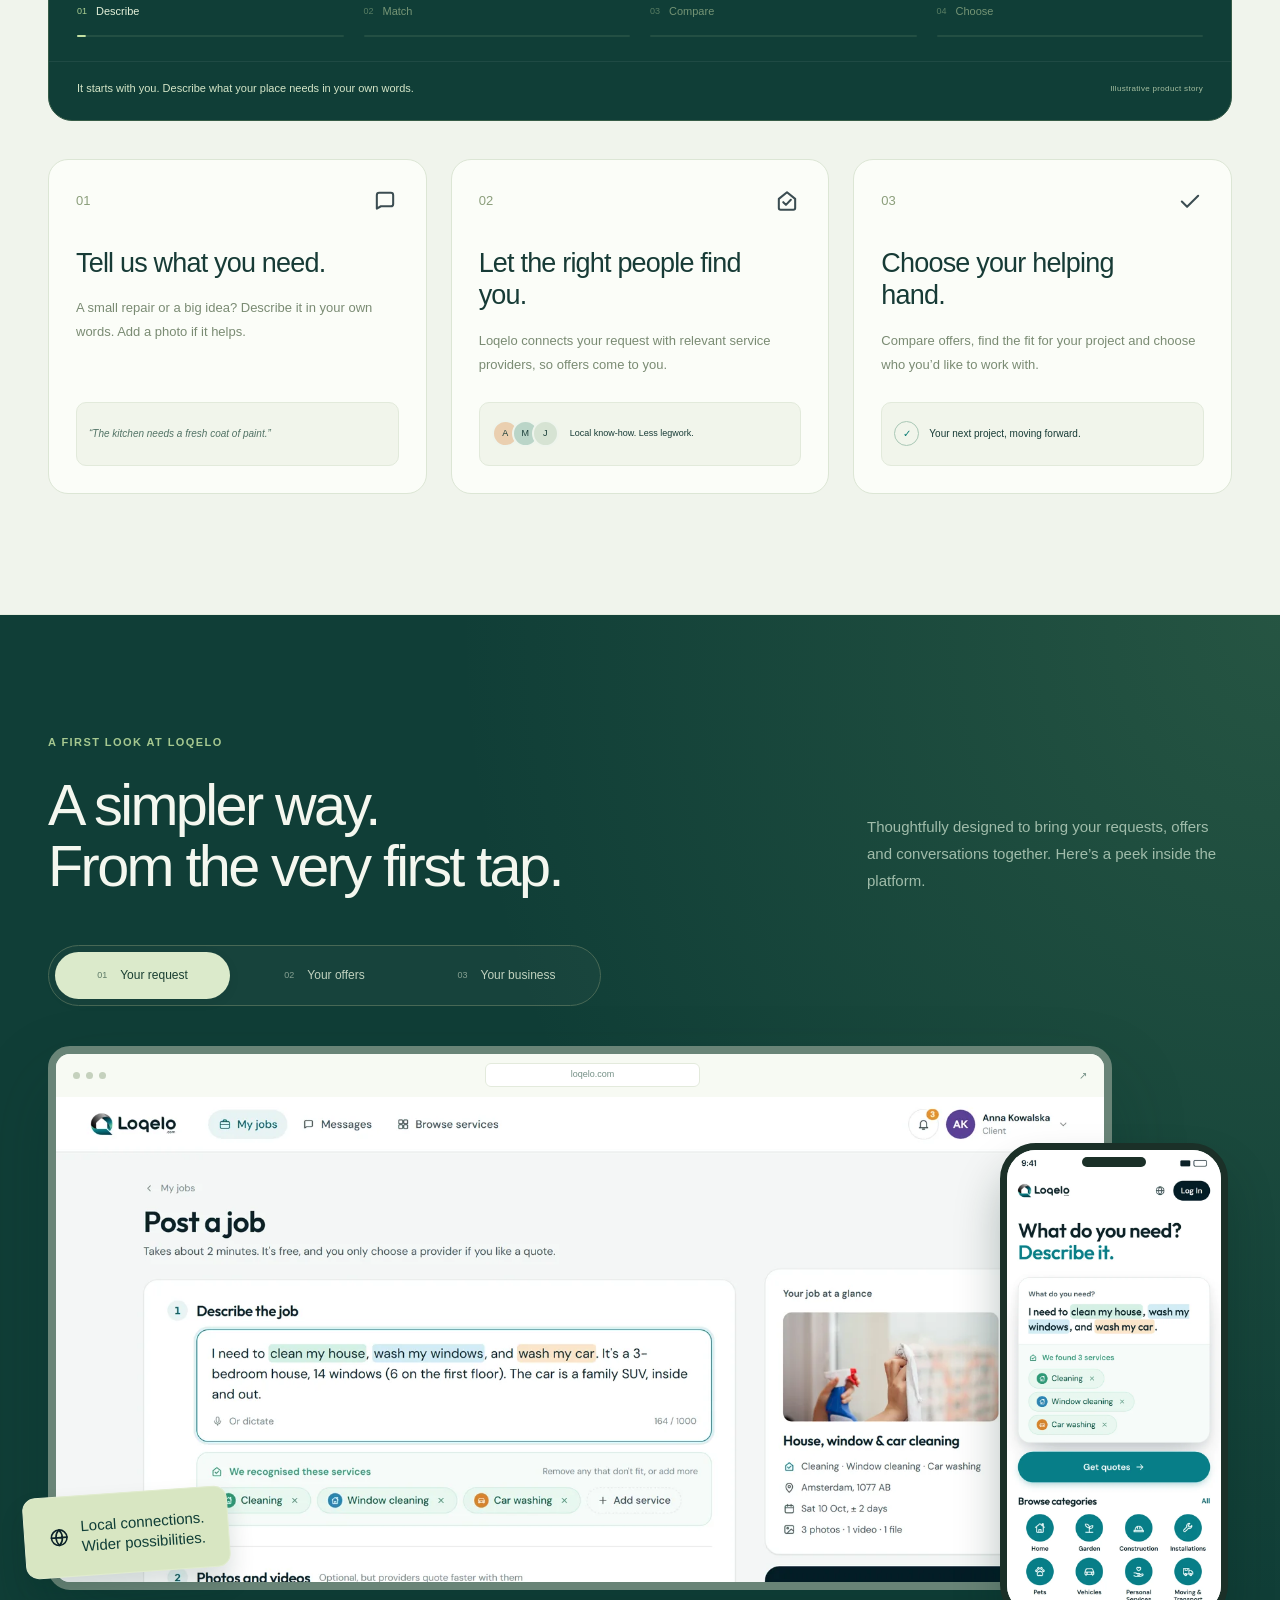
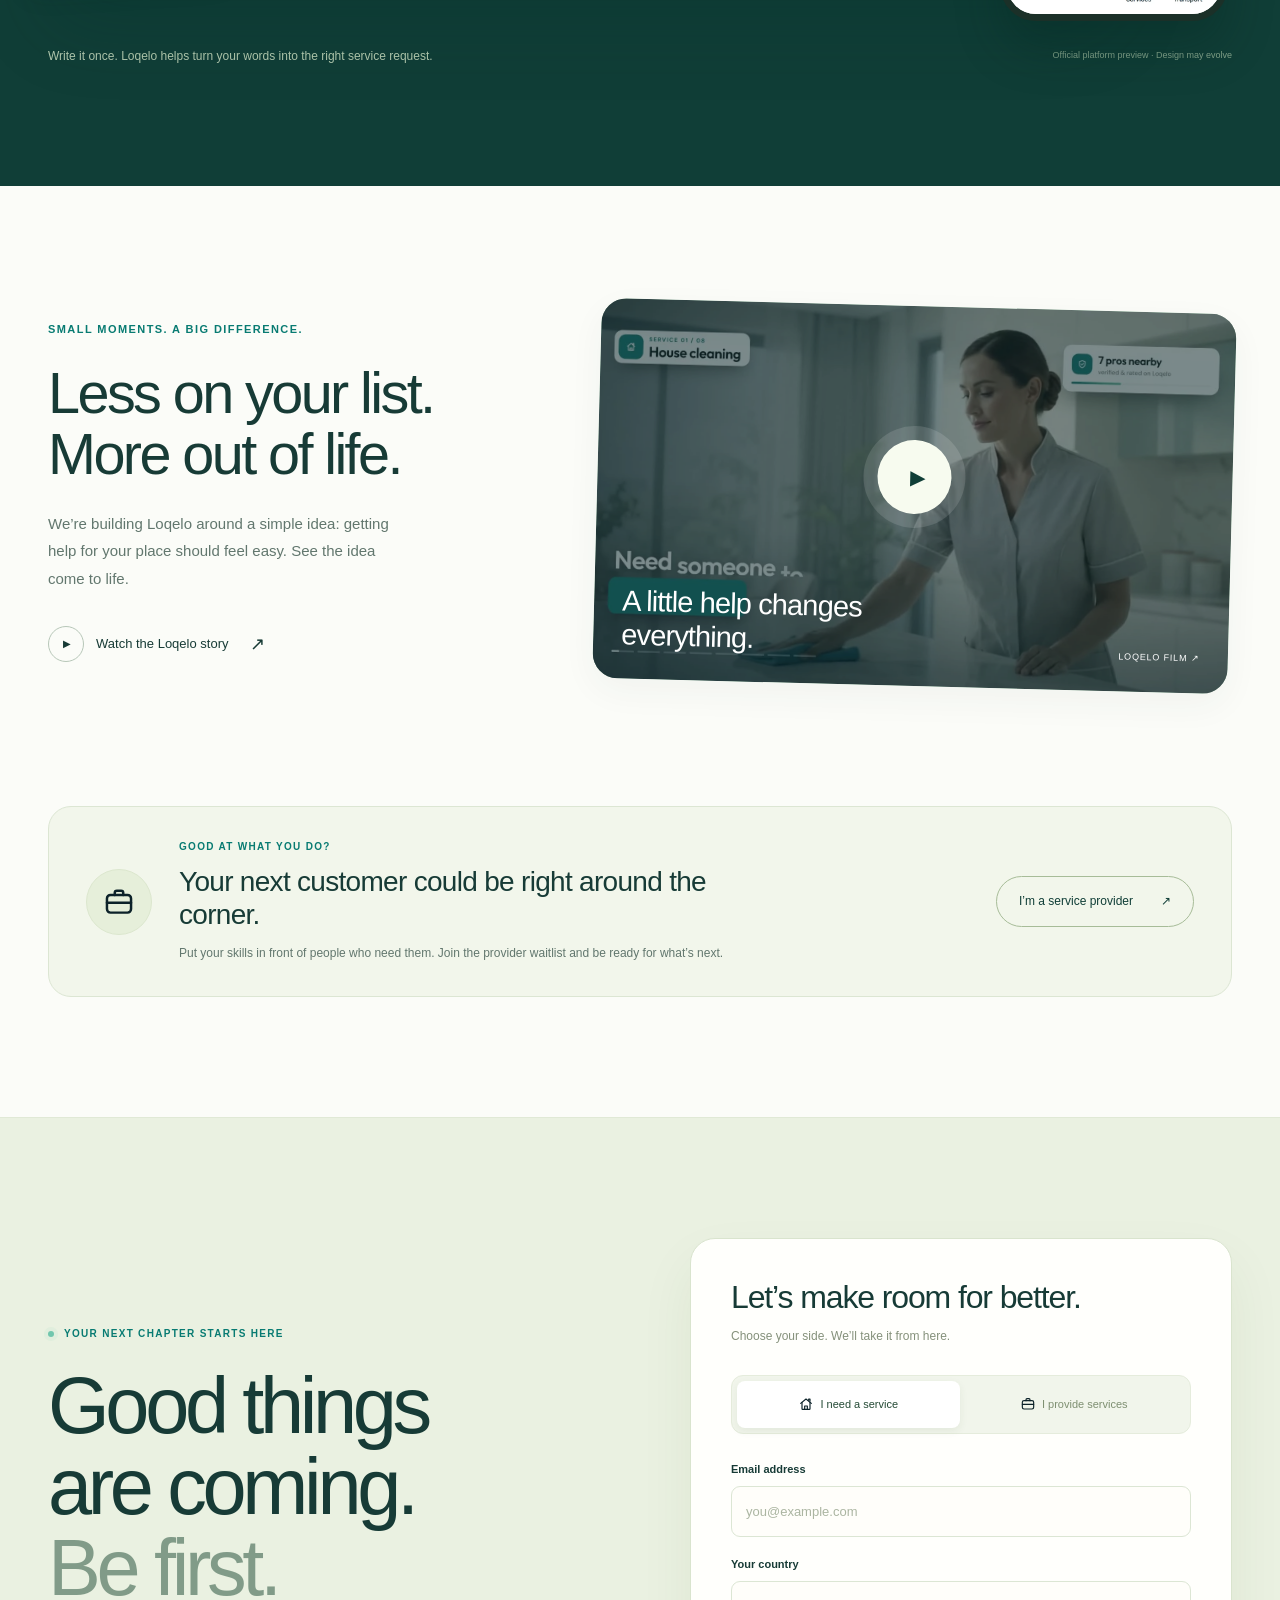
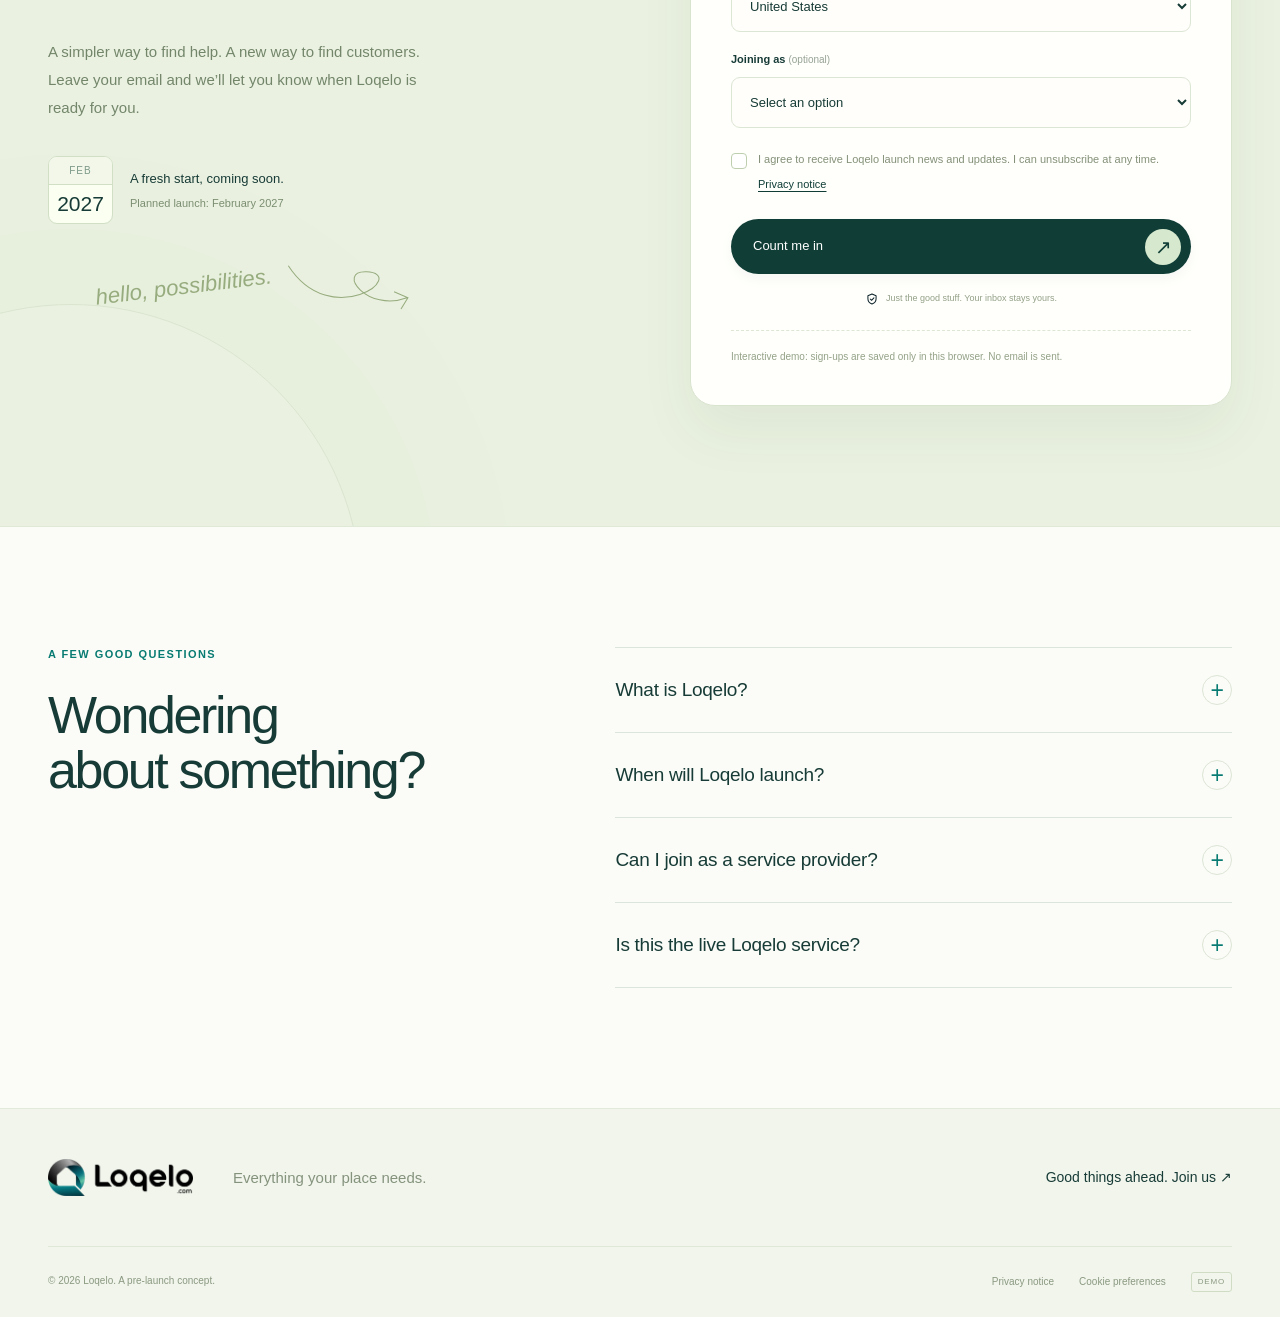
==== commit bef92f14: "Add original Blender miniature and interactive 3D hero" ====
--- a/index.html
+++ b/index.html
@@ -17,10 +17,12 @@
   <link rel="stylesheet" href="styles.css?v=2">
   <link rel="stylesheet" href="modern.css?v=2">
   <link rel="stylesheet" href="motion.css?v=3">
+  <link rel="stylesheet" href="world.css?v=4">
   <script src="config.js" defer></script>
   <script src="app.js?v=2" defer></script>
   <script src="enhancements.js?v=3" defer></script>
   <script src="motion.js?v=3" defer></script>
+  <script src="world.js?v=4" defer></script>
 </head>
 <body>
   <div class="page-progress" aria-hidden="true"></div>
@@ -52,16 +54,18 @@
         <div class="hero-buttons"><a class="button" href="#waitlist" data-hero-cta data-role-choice="customer"><span data-hero-cta-label>Get early access</span><span class="arrow-circle" aria-hidden="true">↗</span></a><button class="text-button watch-button"><span class="play-small" aria-hidden="true">▶</span><span data-i18n="watch">Meet Loqelo</span></button></div>
         <p class="hero-note"><img src="assets/check.svg" width="16" height="16" alt=""><span data-i18n="heroNote">Be first to know. No commitment, just possibilities.</span></p>
       </div>
-      <div class="hero-visual">
+      <div class="hero-visual has-3d">
         <div class="visual-topline"><span class="status-dot"></span><span data-i18n="visualNote">REAL LIFE, A LITTLE EASIER.</span><button class="motion-toggle" type="button" data-motion-toggle aria-label="Pause motion"><svg class="motion-pause" viewBox="0 0 16 16" aria-hidden="true"><path d="M4 3h3v10H4zm5 0h3v10H9z"/></svg><svg class="motion-play" viewBox="0 0 16 16" aria-hidden="true"><path d="M5 2.5v11l8-5.5z"/></svg><span data-motion-control-text>Pause motion</span></button></div>
-        <div class="hero-scene" data-scene="home">
-          <img class="scene-image" src="assets/scene-home.webp" alt="Local window cleaning professionals bringing a little help to a home" width="1000" height="1300" fetchpriority="high">
-          <div class="scene-shade"></div><span class="scene-top-tag">A little help. A brighter home.</span><span class="scene-corner-mark" aria-hidden="true">✳</span>
-          <div class="scene-bottom-copy"><small>GOOD PEOPLE. EVERYDAY POSSIBILITIES.</small><strong>Your place.<br>In good hands.</strong></div>
-          <div class="scene-selector" role="group" aria-label="Explore service examples"><button type="button" data-scene-choice="home" aria-pressed="true"><img src="assets/home.svg" width="15" height="15" alt=""><span data-enhance-copy="sceneHome">Home</span></button><button type="button" data-scene-choice="garden" aria-pressed="false"><img src="assets/sprout.svg" width="15" height="15" alt=""><span data-enhance-copy="sceneGarden">Garden</span></button><button type="button" data-scene-choice="office" aria-pressed="false"><img src="assets/briefcase.svg" width="15" height="15" alt=""><span data-enhance-copy="sceneOffice">Office</span></button></div>
+        <div class="world-stage" id="your-place-in-3d" data-view="home">
+          <div class="world-halo" aria-hidden="true"></div>
+          <img class="world-poster" src="assets/world-home.webp" alt="A handcrafted 3D miniature of a home, garden and workspace" width="1100" height="1100" fetchpriority="high">
+          <div class="world-top-controls"><div class="world-views" role="group" aria-label="Choose a view of the miniature"><button type="button" data-world-view="home" aria-pressed="true" data-world-copy="home">Home</button><button type="button" data-world-view="garden" aria-pressed="false" data-world-copy="garden">Garden</button><button type="button" data-world-view="office" aria-pressed="false" data-world-copy="office">Office</button></div><button class="world-toggle" type="button" aria-pressed="false"><svg viewBox="0 0 20 20" aria-hidden="true"><path d="m10 1.5 7.5 4.3v8.4L10 18.5l-7.5-4.3V5.8zM2.5 5.8l7.5 4.3 7.5-4.3M10 10.1v8.4M6.3 3.6l7.5 4.4"/></svg><span>Explore in 3D</span></button></div>
+          <span class="world-tagline" data-world-copy="tagline">A little help, wherever life happens.</span>
+          <div class="world-status" role="status" aria-live="polite" hidden></div>
+          <span class="world-hint" data-world-copy="drag" hidden>Drag to explore · Home, garden, office</span>
         </div>
         <div class="request-float"><div class="request-heading"><span class="request-icon"><img src="assets/message.svg" alt="" width="21" height="21"></span><span data-i18n="requestTitle">It starts with a simple sentence.</span><span class="request-tick" aria-hidden="true">✓</span></div><p data-i18n="sampleRequest">“I need my windows cleaned and the garden ready for spring.”</p><div class="match-tags"><span><img src="assets/home.svg" alt="" width="13" height="13"><span data-i18n="windowTag">Window cleaning</span></span><span><img src="assets/sprout.svg" alt="" width="13" height="13"><span data-i18n="gardenTag">Gardening</span></span><span class="match-indicator">✓ <span data-i18n="matched">Matched</span></span></div></div>
-        <span class="visual-footnote" data-i18n="previewNote">A little preview of what’s coming.</span>
+        <span class="visual-footnote" data-world-copy="preview">Illustrative 3D scene</span>
       </div>
     </section>
     <div class="promise-strip wrap"><p data-i18n="promiseIntro">Life happens here.<br>We help you take care of it.</p><span><img src="assets/home.svg" alt=""><span data-i18n="yourHome">Your home</span></span><span><img src="assets/sprout.svg" alt=""><span data-i18n="yourGarden">Your garden</span></span><span><img src="assets/briefcase.svg" alt=""><span data-i18n="yourOffice">Your office</span></span><span class="strip-end" data-i18n="andBeyond">And everything in between. ↗</span></div>
--- a/world.css
+++ b/world.css
@@ -0,0 +1,42 @@
+.hero-visual.has-3d{perspective:1200px;padding-bottom:105px}
+.world-stage{position:relative;isolation:isolate;height:510px;border-radius:30px;overflow:hidden;background:radial-gradient(ellipse at 58% 50%,#e7efdf 0%,#f1f6eb 52%,#fbfcf8 78%);border:1px solid #e4ecdf66}
+.world-halo{position:absolute;left:50%;top:47%;width:76%;aspect-ratio:1;border:1px solid #cfddc3a0;border-radius:50%;transform:translate(-50%,-50%) rotateX(58deg);pointer-events:none;box-shadow:0 0 0 38px #dbe7d218,0 0 0 76px #dbe7d20c;z-index:-1}
+.world-poster{position:absolute;inset:0;width:100%;height:100%;object-fit:contain;object-position:center;transform:rotateX(var(--world-rx,0deg)) rotateY(var(--world-ry,0deg)) translateY(5px);transition:transform .6s cubic-bezier(.2,.7,.2,1),opacity .4s;will-change:transform;pointer-events:none}
+.world-top-controls{position:absolute;top:17px;left:17px;right:17px;z-index:5;display:flex;justify-content:space-between;align-items:center;gap:10px}
+.world-views{display:flex;align-items:center;gap:3px;padding:4px;border:1px solid #dce6d5;background:#ffffffe0;border-radius:100px;backdrop-filter:blur(12px)}
+.world-views>button{padding:7px 11px;min-height:30px;font-size:10px;line-height:1.3;border-radius:100px;background:transparent;color:#819076;transition:background .25s,color .25s;white-space:nowrap}
+.world-views>button[aria-pressed='true']{background:#e3edda;color:#28513d}
+.world-views>button:hover{color:#103e37}
+.world-toggle{display:flex;align-items:center;justify-content:center;gap:7px;padding:10px 14px;border:1px solid #b9cdae;border-radius:100px;background:#103e37;color:#eff8e7;font:500 10px/1.3 var(--sans);white-space:nowrap;box-shadow:0 3px 12px #21482b0c;min-height:40px}
+.world-toggle:hover{background:#24563f}
+.world-toggle:disabled{cursor:wait;opacity:.7}
+.world-toggle svg{height:15px;width:15px;stroke:currentColor;stroke-width:1.2;fill:none;stroke-linecap:round;stroke-linejoin:round;flex-shrink:0}
+.world-tagline{position:absolute;bottom:31px;right:22px;z-index:2;text-align:right;font:400 12px/1.45 var(--outfit);letter-spacing:-.01em;color:#79906f;max-width:140px;pointer-events:none;transition:opacity .25s}
+.world-status{position:absolute;inset:auto 21px 24px;z-index:4;border:1px solid #d9e5ce;border-radius:10px;background:#fffffff0;color:#567849;padding:12px 15px;backdrop-filter:blur(12px);font-size:11px;line-height:1.6;box-shadow:0 6px 18px #264f2c0a;text-align:center}
+.world-status[data-state='loading']:before{content:'';display:inline-block;width:9px;height:9px;border:1px solid #8ca47c;border-top-color:transparent;border-radius:50%;vertical-align:-1px;margin-right:8px;animation:world-loading .8s linear infinite}
+.world-viewer{pointer-events:none;position:absolute;inset:0;width:100%;height:100%;z-index:2;opacity:0;transition:opacity .4s;--poster-color:transparent;background:transparent;outline-offset:-5px;touch-action:pan-y}
+.world-viewer::part(default-progress-bar){background:#8caf75;height:2px}
+.world-stage.is-live .world-viewer{opacity:1;pointer-events:auto}
+.world-stage.is-live .world-poster{opacity:0;transform:none}
+.world-stage.is-live .world-tagline{opacity:0}
+.world-hint{position:absolute;left:50%;bottom:20px;z-index:4;transform:translateX(-50%);font-size:9px;line-height:1.5;color:#708465;letter-spacing:.025em;white-space:nowrap;pointer-events:none}
+.has-3d .request-float{left:-10px;bottom:12px;width:335px;padding:18px 19px;max-width:calc(100% - 10px);border-radius:17px}
+.has-3d .request-float p{font-size:17px;line-height:1.45}
+.has-3d .request-heading{font-size:9px}
+.has-3d .match-tags{font-size:7px;gap:5px;margin-top:13px}
+.has-3d .match-tags>span{padding:4px 7px}
+.has-3d .visual-footnote{bottom:-9px;font-size:9px}
+@keyframes world-loading{to{rotate:360deg}}
+@media(min-width:1500px){.world-stage{height:550px}.has-3d .request-float{left:-25px;width:360px}.has-3d .request-float p{font-size:18px}}
+@media(max-width:1190px){.world-top-controls{left:13px;right:13px;top:14px;gap:6px}.world-views>button{padding:7px 8px;font-size:9px}.world-toggle{font-size:9px;padding:9px 11px;gap:5px;min-height:37px}.world-toggle svg{width:13px;height:13px}.world-stage{height:500px}.has-3d .request-float{width:310px;left:-10px;padding:17px}.has-3d .request-float p{font-size:16px}}
+@media(max-width:980px){.world-stage{height:460px}.world-top-controls{flex-wrap:wrap;gap:7px}.world-views>button{font-size:8px;padding:6px 7px;min-height:27px}.world-toggle{font-size:8px;min-height:34px;padding:8px 10px}.world-poster{inset:12px -8%;width:116%;height:100%}.world-tagline{font-size:10px;right:17px;bottom:35px;max-width:110px}.has-3d .request-float{width:280px;padding:16px}.has-3d .request-float p{font-size:15px}.has-3d .request-heading{font-size:8px}.has-3d .match-tags{font-size:6px;gap:3px}.has-3d .match-tags>span{padding-inline:5px}.has-3d .request-icon{width:26px;height:26px}}
+@media(max-width:760px){.world-stage{height:530px}.world-top-controls{left:21px;right:21px;top:20px;flex-wrap:nowrap}.world-views>button{font-size:11px;padding:8px 13px;min-height:34px}.world-toggle{font-size:10px;padding:11px 15px;min-height:43px}.world-toggle svg{width:16px;height:16px}.world-poster{inset:0;width:100%;height:100%}.hero-visual.has-3d{padding-bottom:100px;max-width:550px}.has-3d .request-float{width:365px;left:-4px;padding:19px}.has-3d .request-float p{font-size:18px}.has-3d .request-heading{font-size:10px}.has-3d .match-tags{font-size:8px;gap:5px}.has-3d .request-icon{width:29px;height:29px}.world-tagline{font-size:12px;right:25px;max-width:135px}.world-hint{font-size:10px}}
+@media(max-width:480px){.world-stage{height:410px;border-radius:22px}.world-top-controls{left:12px;right:12px;top:13px;gap:6px}.world-views{padding:3px;gap:1px}.world-views>button{font-size:9px;padding:7px 8px;min-height:29px}.world-toggle{font-size:8px;min-height:36px;padding:9px 10px;gap:5px}.world-toggle svg{width:13px;height:13px}.world-poster{inset:5px -7%;width:114%;height:100%;transform:rotateX(var(--world-rx,0deg)) rotateY(var(--world-ry,0deg)) translateY(2px)}.world-tagline{bottom:22px;right:15px;font-size:10px;max-width:115px}.hero-visual.has-3d{padding-bottom:112px}.has-3d .request-float{width:calc(100% - 20px);max-width:calc(100% - 20px);left:0;bottom:8px;padding:17px 18px}.has-3d .request-float p{font-size:16px}.has-3d .request-heading{font-size:9px}.has-3d .match-tags{font-size:7px}.has-3d .request-icon{width:27px;height:27px}.has-3d .visual-footnote{font-size:8px;bottom:-11px}.world-status{font-size:10px;padding:10px 12px;inset:auto 14px 20px}.world-hint{font-size:8px;bottom:17px}}
+@media(max-width:360px){.world-top-controls{flex-wrap:wrap;gap:6px}.world-stage{height:390px}.world-views>button{font-size:8px;padding-inline:8px}.world-toggle{font-size:8px;padding-inline:9px}.world-toggle svg{width:12px;height:12px}.has-3d .request-float{padding:15px}.has-3d .request-float p{font-size:15px}.has-3d .request-heading{font-size:8px}.world-tagline{font-size:9px;max-width:100px}.world-poster{inset:5px -9%;width:118%;height:100%}}
+@media(min-width:981px) and (max-height:800px){.world-stage{height:440px}.hero-visual.has-3d{padding-bottom:88px}.has-3d .request-float{bottom:7px}}
+@media(prefers-reduced-motion:reduce){.world-poster,.world-viewer{transition:none;will-change:auto}.world-poster{transform:none!important}.world-status[data-state='loading']:before{animation:none}}
+
+/* Keep interaction guidance clear of the floating request card. */
+.world-hint{top:72px;bottom:auto;text-align:center;max-width:calc(100% - 32px);white-space:normal}
+@media(max-width:480px){.world-hint{top:66px;bottom:auto;font-size:8px;width:calc(100% - 36px)}}
+@media(max-width:360px){.world-hint{top:88px;bottom:auto}}
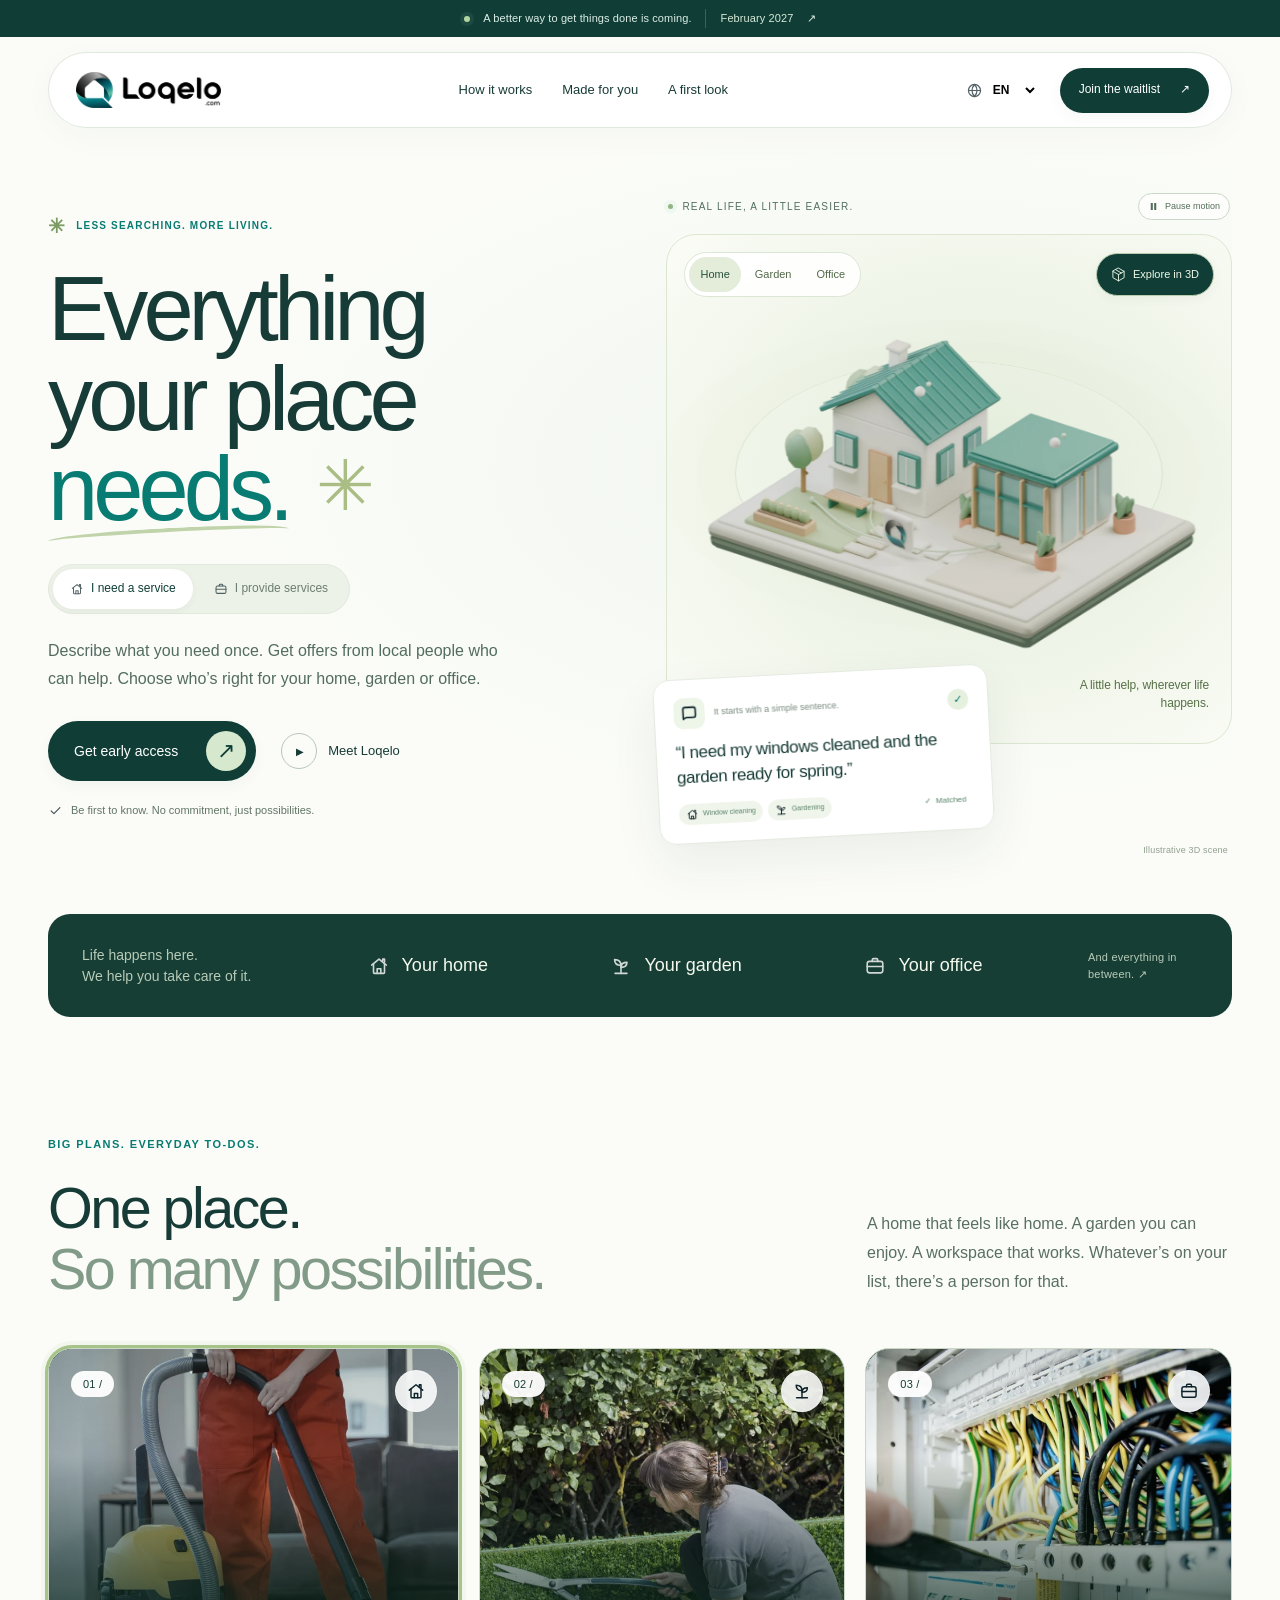
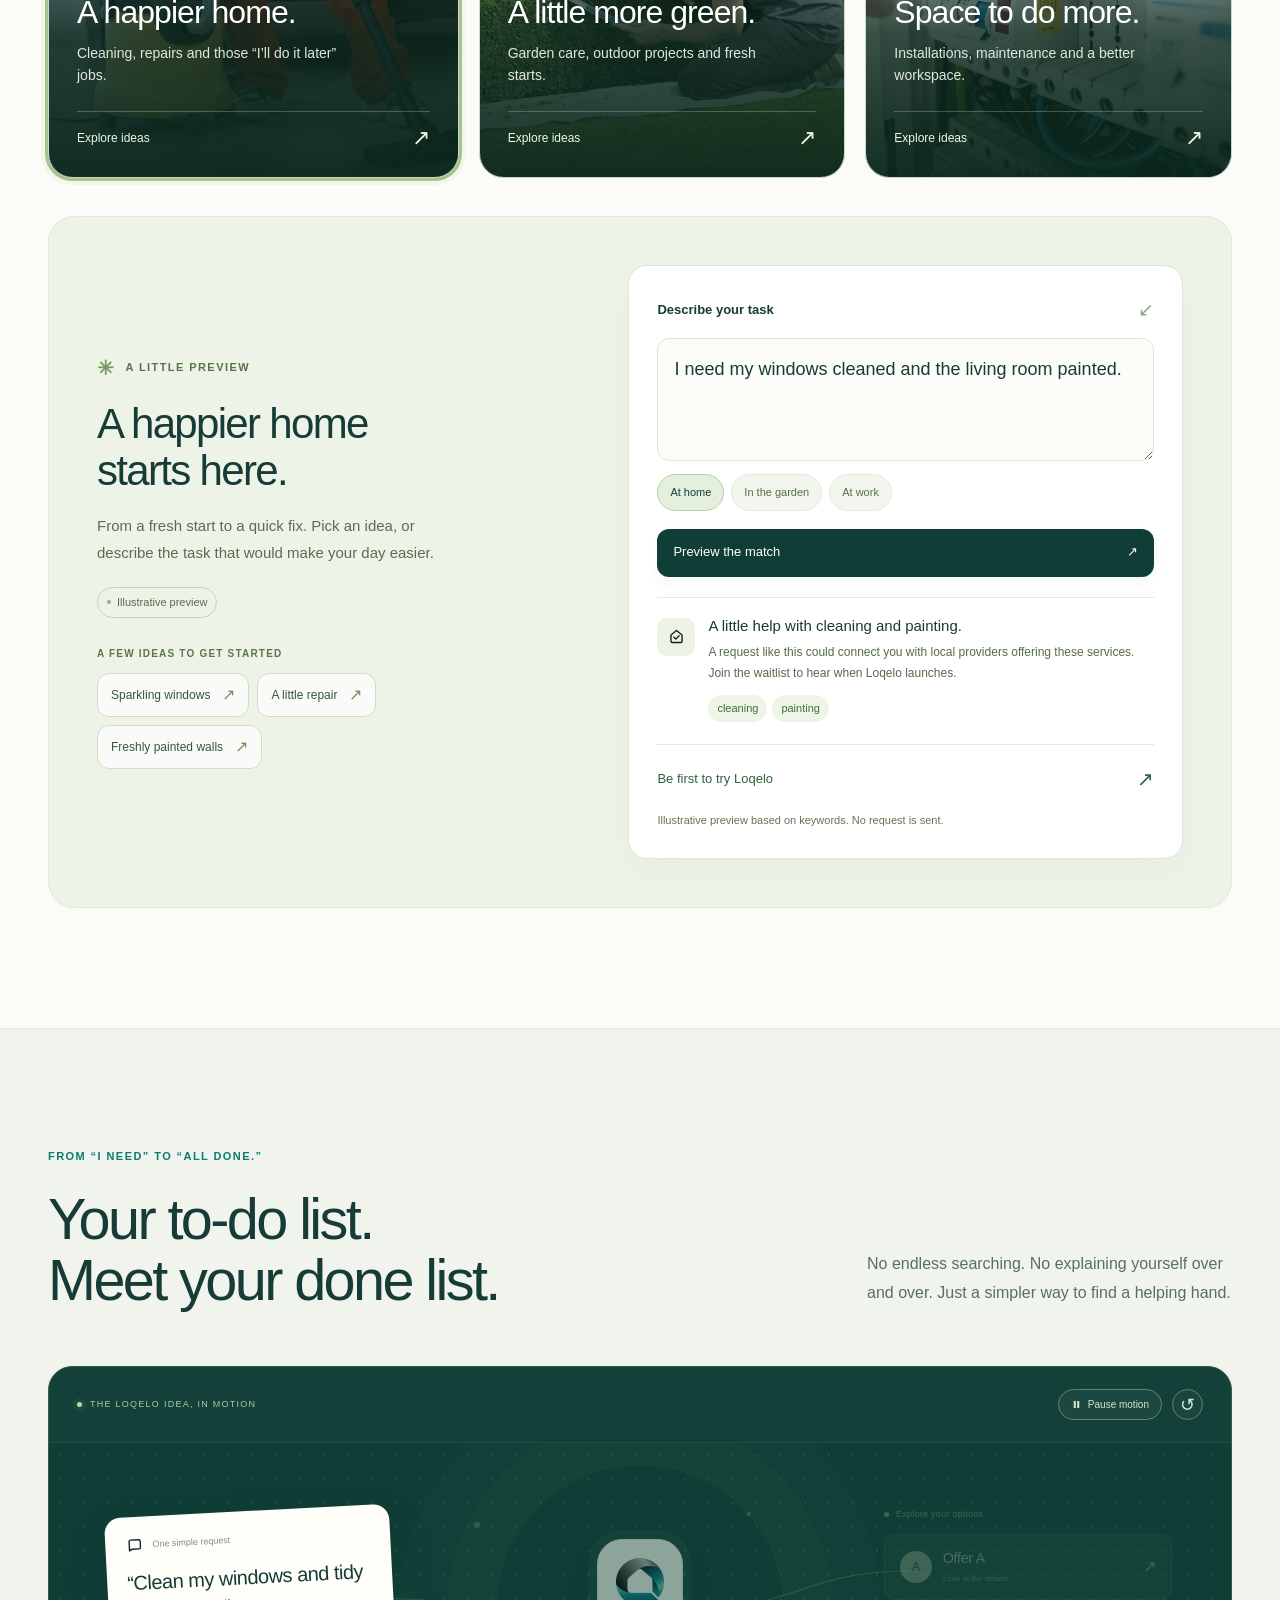
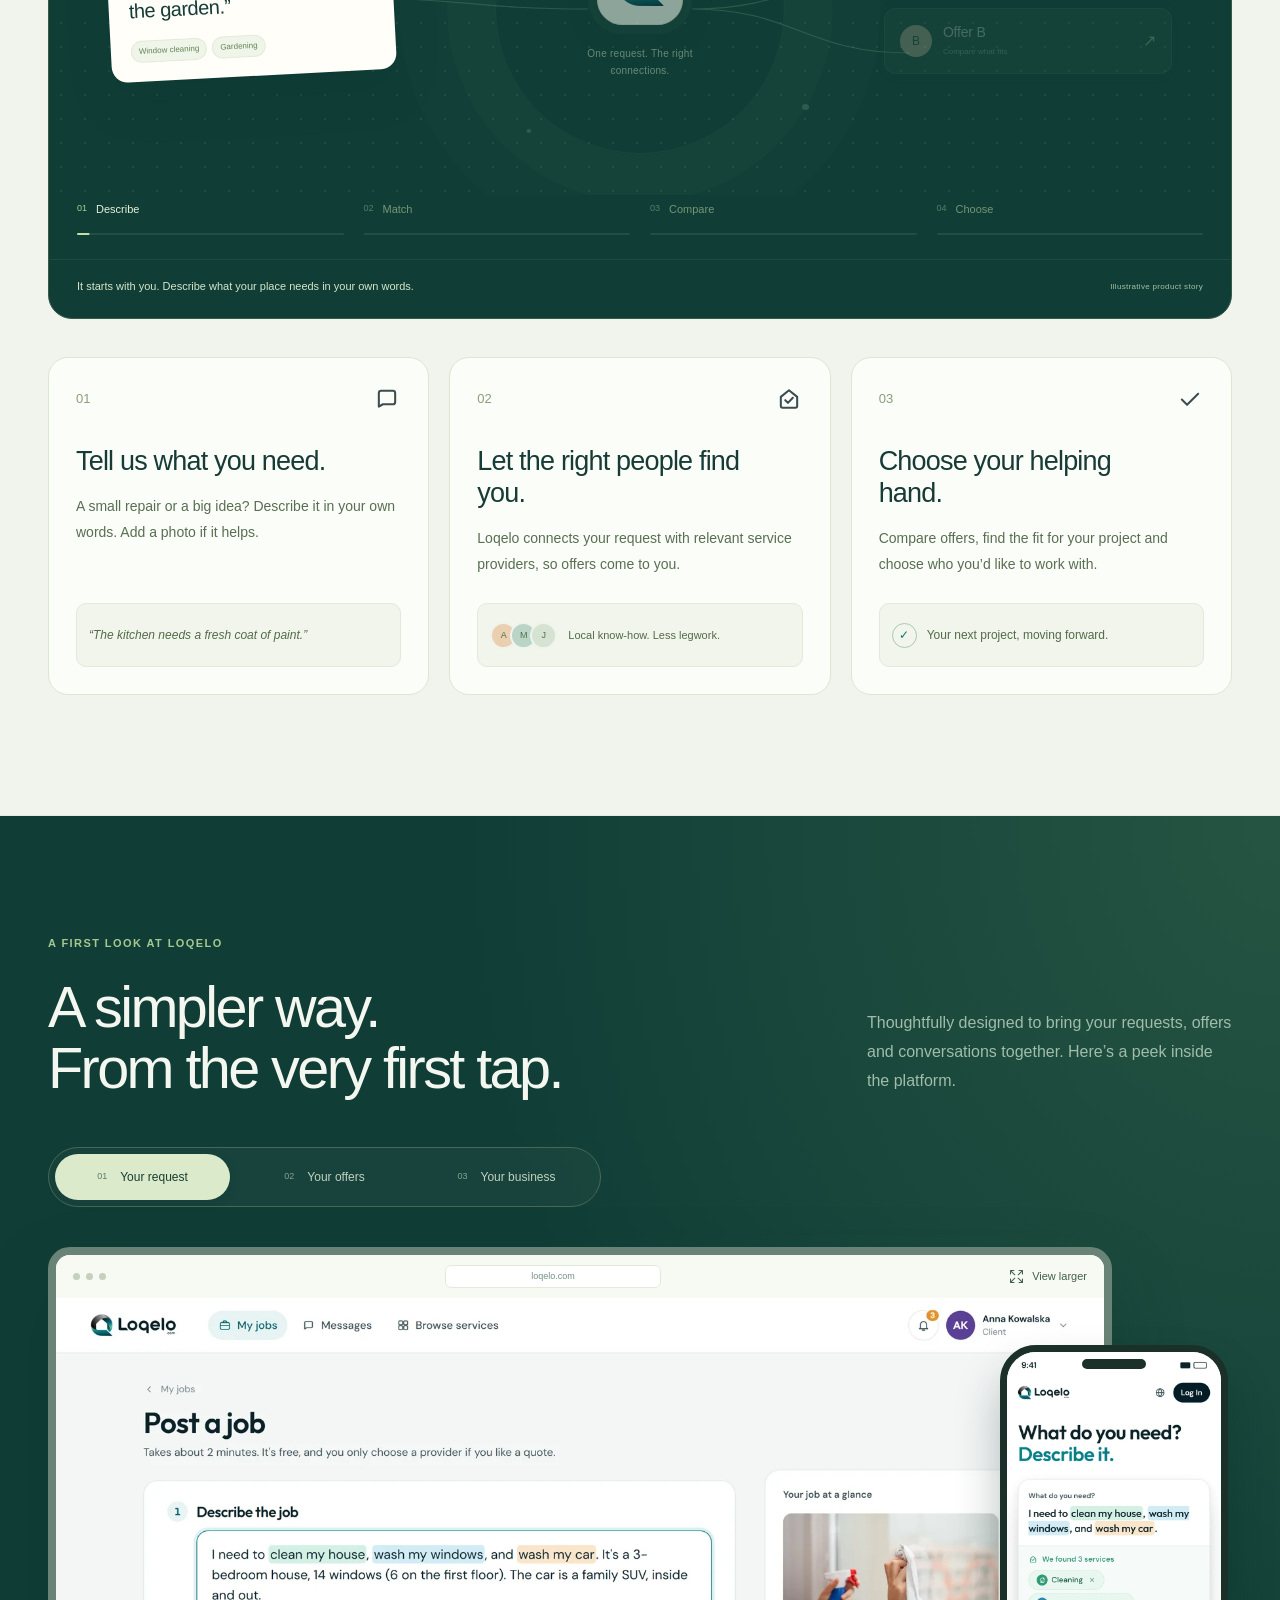
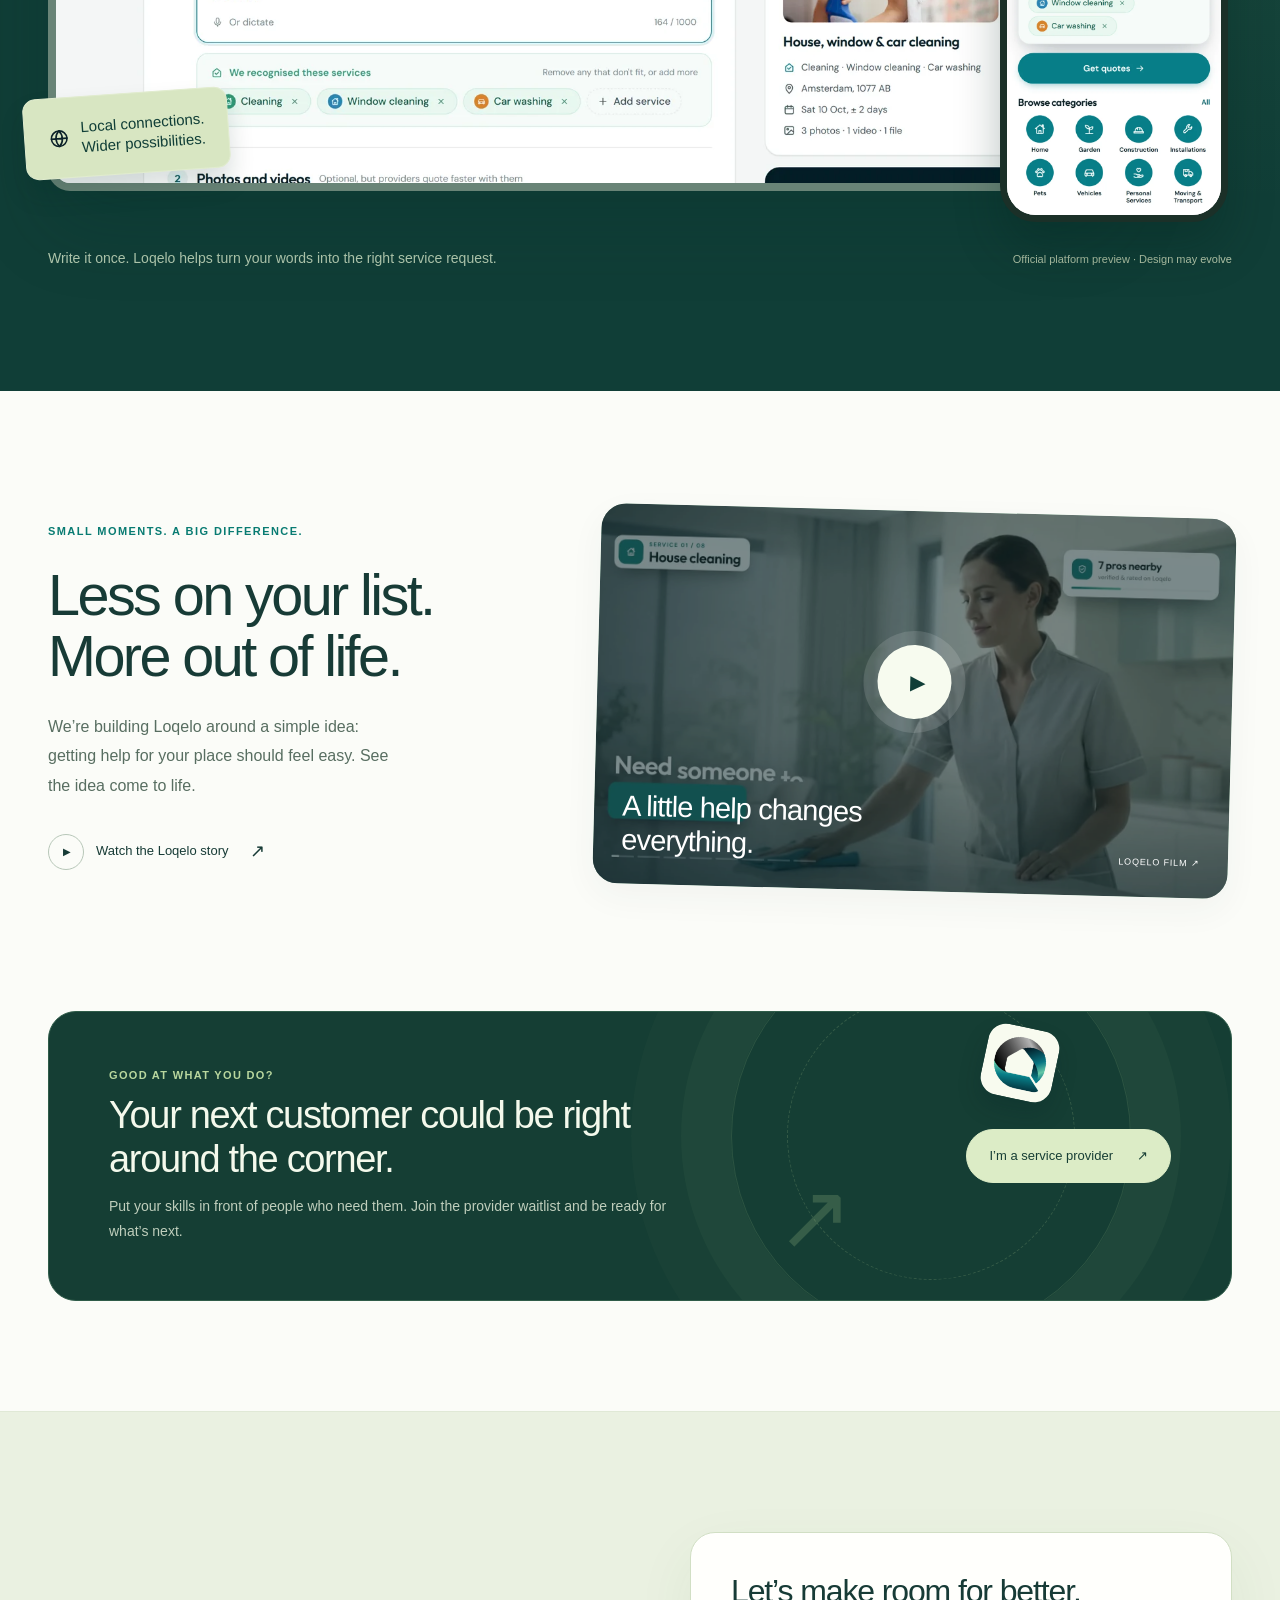
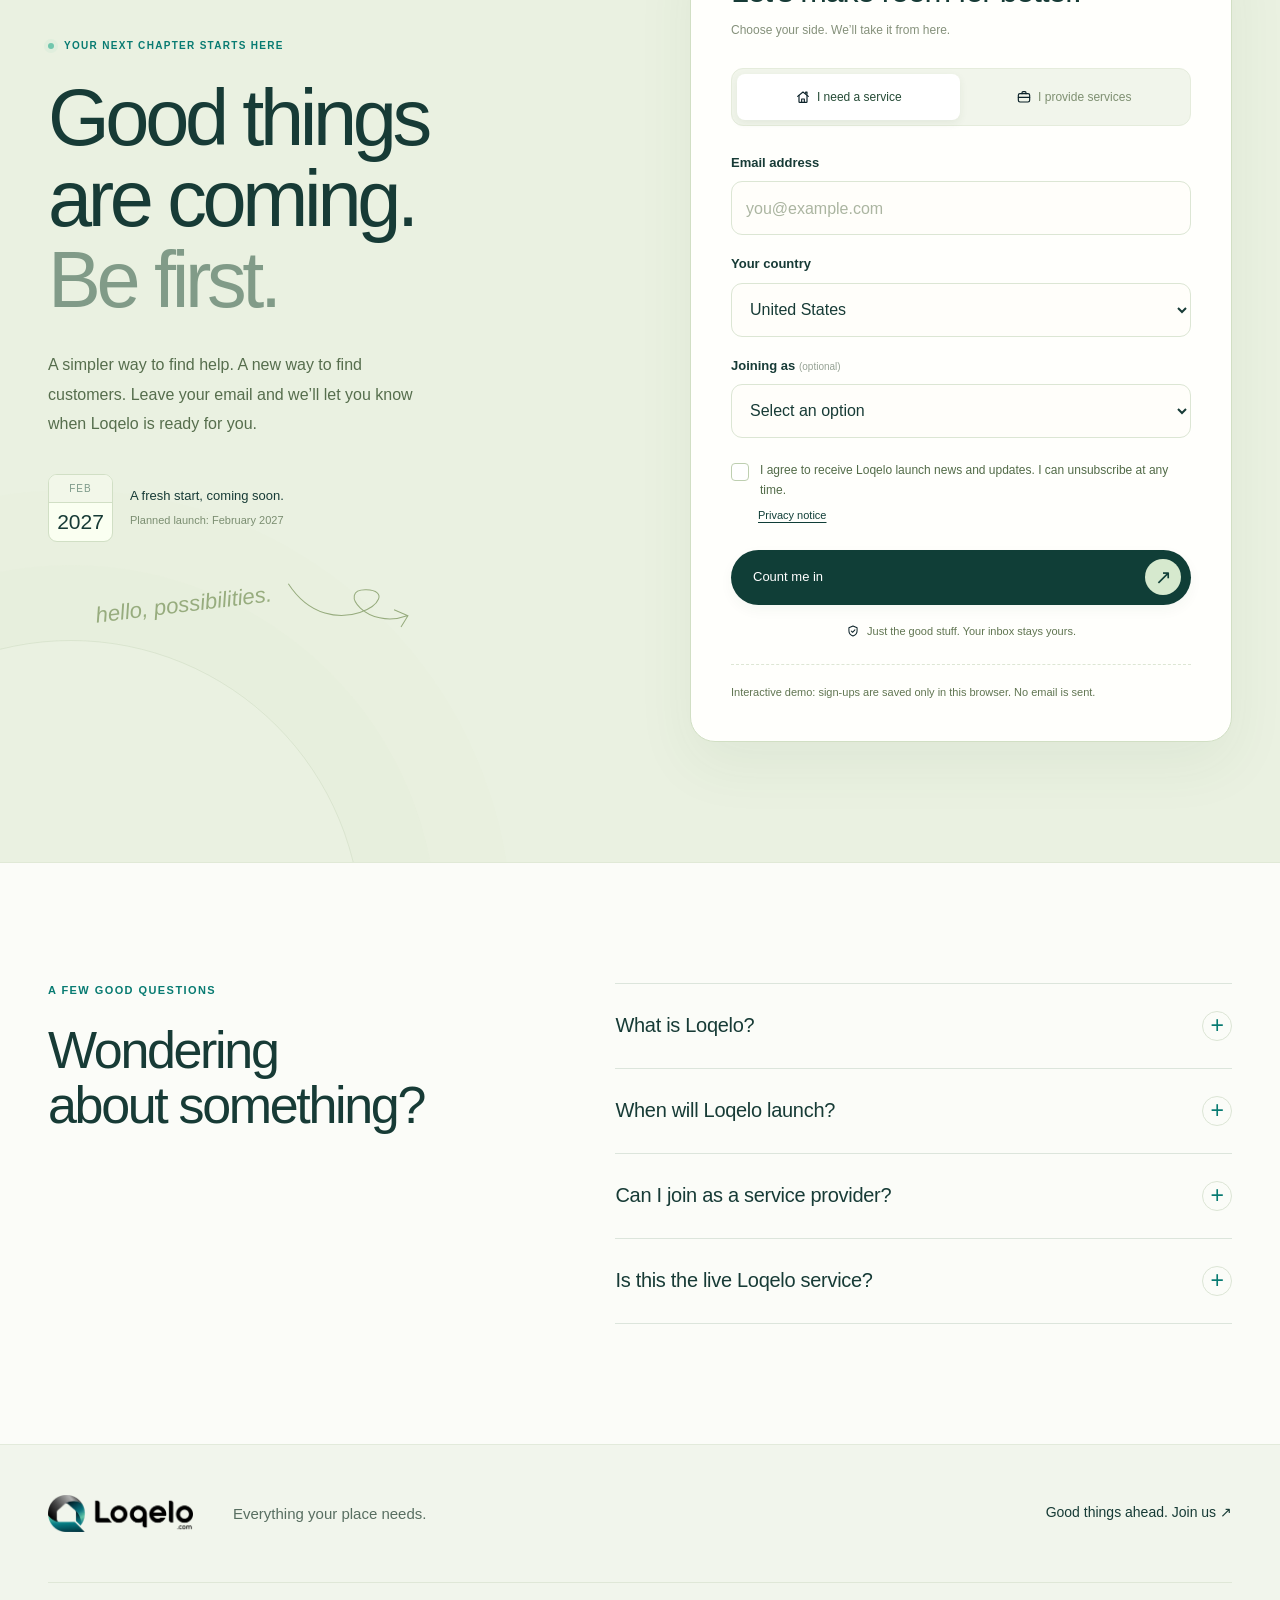
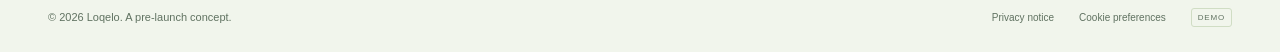
==== commit 480a2eae: "Refine service collections, mobile signup and product previews" ====
--- a/index.html
+++ b/index.html
@@ -16,13 +16,15 @@
   <link rel="preload" href="assets/outfit.ttf" as="font" type="font/ttf" crossorigin>
   <link rel="stylesheet" href="styles.css?v=2">
   <link rel="stylesheet" href="modern.css?v=2">
-  <link rel="stylesheet" href="motion.css?v=3">
+  <link rel="stylesheet" href="motion.css?v=5">
   <link rel="stylesheet" href="world.css?v=4">
+  <link rel="stylesheet" href="refinement.css?v=5">
   <script src="config.js" defer></script>
   <script src="app.js?v=2" defer></script>
   <script src="enhancements.js?v=3" defer></script>
   <script src="motion.js?v=3" defer></script>
   <script src="world.js?v=4" defer></script>
+  <script src="refinement.js?v=5" defer></script>
 </head>
 <body>
   <div class="page-progress" aria-hidden="true"></div>
@@ -68,18 +70,18 @@
         <span class="visual-footnote" data-world-copy="preview">Illustrative 3D scene</span>
       </div>
     </section>
-    <div class="promise-strip wrap"><p data-i18n="promiseIntro">Life happens here.<br>We help you take care of it.</p><span><img src="assets/home.svg" alt=""><span data-i18n="yourHome">Your home</span></span><span><img src="assets/sprout.svg" alt=""><span data-i18n="yourGarden">Your garden</span></span><span><img src="assets/briefcase.svg" alt=""><span data-i18n="yourOffice">Your office</span></span><span class="strip-end" data-i18n="andBeyond">And everything in between. ↗</span></div>
+    <div class="promise-strip wrap"><p data-i18n="promiseIntro">Life happens here.<br>We help you take care of it.</p><a href="#try-it" data-collection="home" data-role-choice="customer"><img src="assets/home.svg" alt=""><span data-i18n="yourHome">Your home</span></a><a href="#try-it" data-collection="garden" data-role-choice="customer"><img src="assets/sprout.svg" alt=""><span data-i18n="yourGarden">Your garden</span></a><a href="#try-it" data-collection="office" data-role-choice="customer"><img src="assets/briefcase.svg" alt=""><span data-i18n="yourOffice">Your office</span></a><span class="strip-end" data-i18n="andBeyond">And everything in between. ↗</span></div>
 
     <section id="possibilities" class="possibilities section wrap">
       <div class="section-heading"><div><div class="eyebrow" data-i18n="possibilityEyebrow">BIG PLANS. EVERYDAY TO-DOS.</div><h2><span data-i18n="possibilityOne">One place.</span><br><span class="muted-heading" data-i18n="possibilityTwo">So many possibilities.</span></h2></div><p data-i18n="possibilityDescription">A home that feels like home. A garden you can enjoy. A workspace that works. Whatever’s on your list, there’s a person for that.</p></div>
       <div class="category-grid">
-        <a href="#waitlist" class="category-card" data-role-choice="customer"><div class="category-photo"><img src="assets/home.webp" alt="A professional caring for a home with upholstery cleaning" width="560" height="395" loading="lazy"><span class="category-number">01 /</span></div><div class="category-title"><h3 data-i18n="catHome">A happier home.</h3><span aria-hidden="true">↗</span></div><p data-i18n="catHomeDescription">Cleaning, repairs and those “I’ll do it later” jobs.</p></a>
-        <a href="#waitlist" class="category-card" data-role-choice="customer"><div class="category-photo"><img src="assets/garden.webp" alt="A gardener measuring and caring for a green lawn" width="560" height="395" loading="lazy"><span class="category-number">02 /</span></div><div class="category-title"><h3 data-i18n="catGarden">A little more green.</h3><span aria-hidden="true">↗</span></div><p data-i18n="catGardenDescription">Garden care, outdoor projects and fresh starts.</p></a>
-        <a href="#waitlist" class="category-card" data-role-choice="customer"><div class="category-photo"><img src="assets/office.webp" alt="Electrical installation and maintenance services" width="560" height="395" loading="lazy"><span class="category-number">03 /</span></div><div class="category-title"><h3 data-i18n="catOffice">Space to do more.</h3><span aria-hidden="true">↗</span></div><p data-i18n="catOfficeDescription">Installations, maintenance and a better workspace.</p></a>
+        <a href="#try-it" class="category-card" data-collection="home" data-role-choice="customer"><span class="collection-icon" aria-hidden="true"><img src="assets/home.svg" alt="" width="20" height="20"></span><div class="category-photo"><img src="assets/home.webp" alt="A professional caring for a home with upholstery cleaning" width="560" height="395" loading="lazy"><span class="category-number">01 /</span></div><div class="category-title"><h3 data-i18n="catHome">A happier home.</h3><span aria-hidden="true">↗</span></div><p data-i18n="catHomeDescription">Cleaning, repairs and those “I’ll do it later” jobs.</p><span class="collection-link"><span data-refine-copy="collectionLink">Explore ideas</span><span aria-hidden="true">↗</span></span></a>
+        <a href="#try-it" class="category-card" data-collection="garden" data-role-choice="customer"><span class="collection-icon" aria-hidden="true"><img src="assets/sprout.svg" alt="" width="20" height="20"></span><div class="category-photo"><img src="assets/garden.webp" alt="A gardener measuring and caring for a green lawn" width="560" height="395" loading="lazy"><span class="category-number">02 /</span></div><div class="category-title"><h3 data-i18n="catGarden">A little more green.</h3><span aria-hidden="true">↗</span></div><p data-i18n="catGardenDescription">Garden care, outdoor projects and fresh starts.</p><span class="collection-link"><span data-refine-copy="collectionLink">Explore ideas</span><span aria-hidden="true">↗</span></span></a>
+        <a href="#try-it" class="category-card" data-collection="office" data-role-choice="customer"><span class="collection-icon" aria-hidden="true"><img src="assets/briefcase.svg" alt="" width="20" height="20"></span><div class="category-photo"><img src="assets/office.webp" alt="Electrical installation and maintenance services" width="560" height="395" loading="lazy"><span class="category-number">03 /</span></div><div class="category-title"><h3 data-i18n="catOffice">Space to do more.</h3><span aria-hidden="true">↗</span></div><p data-i18n="catOfficeDescription">Installations, maintenance and a better workspace.</p><span class="collection-link"><span data-refine-copy="collectionLink">Explore ideas</span><span aria-hidden="true">↗</span></span></a>
       </div>
       <div class="service-explorer" id="try-it" data-reveal>
-        <div class="explorer-copy"><div class="eyebrow"><span class="tiny-spark" aria-hidden="true">✳</span><span data-enhance-copy="exampleLabel">LESS EXPLAINING. MORE DOING.</span></div><h3 data-enhance-copy="exampleTitle">One sentence.<br>A world of possibilities.</h3><p data-enhance-copy="exampleIntro">Big job or little fix — start with your own words. Try a simple example of how a request becomes a service.</p><span class="preview-pill" data-enhance-copy="previewLabel">Illustrative preview</span></div>
-        <div class="explorer-demo"><div class="example-topline"><label for="example-request" data-enhance-copy="exampleInputLabel">What does your place need?</label><span aria-hidden="true">↙</span></div><textarea id="example-request" class="example-text" rows="3" maxlength="300" spellcheck="false">I need my windows cleaned and a leaking tap fixed.</textarea><div class="example-chips" role="group" aria-label="Try a request example"><button type="button" data-example="home" aria-pressed="true"><span data-enhance-copy="exampleHome">A happier home</span></button><button type="button" data-example="garden" aria-pressed="false"><span data-enhance-copy="exampleGarden">A greener garden</span></button><button type="button" data-example="office" aria-pressed="false"><span data-enhance-copy="exampleOffice">A better office</span></button></div><button class="example-action button" type="button"><span data-enhance-copy="exampleAction">Preview the match</span><span aria-hidden="true">↗</span></button><div class="example-result" role="status" aria-live="polite" aria-atomic="true"><span class="example-result-icon"><img src="assets/match.svg" width="22" height="22" alt=""></span><div><strong data-match-title>Your words. The right services.</strong><span data-match-description>Choose an example or describe a task to explore the idea.</span><div class="result-chips" data-match-chips></div></div></div><p class="example-note" data-enhance-copy="exampleNote">Illustrative preview only. No request or personal information is sent.</p></div>
+        <div class="explorer-copy"><div class="eyebrow"><span class="tiny-spark" aria-hidden="true">✳</span><span data-enhance-copy="exampleLabel">LESS EXPLAINING. MORE DOING.</span></div><h3 data-enhance-copy="exampleTitle">One sentence.<br>A world of possibilities.</h3><p data-enhance-copy="exampleIntro">Big job or little fix — start with your own words. Try a simple example of how a request becomes a service.</p><span class="preview-pill" data-enhance-copy="previewLabel">Illustrative preview</span><div class="task-suggestions"><span class="suggestion-label" data-refine-copy="suggestions">A FEW IDEAS TO GET STARTED</span><div class="suggestion-buttons"></div></div></div>
+        <div class="explorer-demo"><div class="example-topline"><label for="example-request" data-enhance-copy="exampleInputLabel">What does your place need?</label><span aria-hidden="true">↙</span></div><textarea id="example-request" class="example-text" rows="3" maxlength="300" spellcheck="false">I need my windows cleaned and a leaking tap fixed.</textarea><div class="example-chips" role="group" aria-label="Try a request example"><button type="button" data-example="home" aria-pressed="true"><span data-enhance-copy="exampleHome">A happier home</span></button><button type="button" data-example="garden" aria-pressed="false"><span data-enhance-copy="exampleGarden">A greener garden</span></button><button type="button" data-example="office" aria-pressed="false"><span data-enhance-copy="exampleOffice">A better office</span></button></div><button class="example-action button" type="button"><span data-enhance-copy="exampleAction">Preview the match</span><span aria-hidden="true">↗</span></button><div class="example-result" role="status" aria-live="polite" aria-atomic="true"><span class="example-result-icon"><img src="assets/match.svg" width="22" height="22" alt=""></span><div><strong data-match-title>Your words. The right services.</strong><span data-match-description>Choose an example or describe a task to explore the idea.</span><div class="result-chips" data-match-chips></div></div></div><a class="example-next" href="#waitlist" data-role-choice="customer"><span data-refine-copy="next">Be first to try Loqelo</span><span aria-hidden="true">↗</span></a><p class="example-note" data-enhance-copy="exampleNote">Illustrative preview only. No request or personal information is sent.</p></div>
       </div>
     </section>
 
@@ -103,13 +105,13 @@
 
     <section id="platform" class="platform-section section"><div class="wrap"><div class="section-heading"><div><div class="eyebrow" data-i18n="platformEyebrow">A FIRST LOOK AT LOQELO</div><h2 data-i18n="platformTitle">A simpler way.<br>From the very first tap.</h2></div><p data-i18n="platformDescription">Thoughtfully designed to bring your requests, offers and conversations together. Here’s a peek inside the platform.</p></div>
       <div class="tour-tabs" role="tablist" aria-label="Platform preview"><button role="tab" aria-selected="true" aria-controls="tour-panel" id="tab-request" data-tour="request"><span>01</span><span data-i18n="tourRequest">Your request</span></button><button role="tab" aria-selected="false" aria-controls="tour-panel" id="tab-offers" data-tour="offers" tabindex="-1"><span>02</span><span data-i18n="tourOffers">Your offers</span></button><button role="tab" aria-selected="false" aria-controls="tour-panel" id="tab-provider" data-tour="provider" tabindex="-1"><span>03</span><span data-i18n="tourProvider">Your business</span></button></div>
-      <div class="product-composition"><div class="browser-window"><div class="browser-chrome"><span class="browser-dots"><i></i><i></i><i></i></span><span class="browser-address">loqelo.com</span><span aria-hidden="true">↗</span></div><div id="tour-panel" class="screen-scroll" role="tabpanel" aria-labelledby="tab-request" tabindex="0"><img id="tour-image" src="assets/platform-request.webp" alt="Official Loqelo preview: describe a job in your own words" width="1600" loading="lazy"></div></div><div class="phone-preview"><div class="phone-speaker"></div><img src="assets/mobile-home.webp" alt="Official Loqelo mobile interface preview" width="650" height="1407" loading="lazy"></div><div class="product-sticker"><img src="assets/globe.svg" alt="" width="22" height="22"><span data-i18n="productSticker">Local connections.<br>Wider possibilities.</span></div></div>
+      <div class="product-composition"><div class="browser-window"><div class="browser-chrome"><span class="browser-dots"><i></i><i></i><i></i></span><span class="browser-address">loqelo.com</span><button class="preview-expand" type="button" aria-label="Expand platform preview"><svg viewBox="0 0 20 20" aria-hidden="true"><path d="M7 3H3v4m10-4h4v4M3 13v4h4m10-4v4h-4M3 3l5 5m9-5-5 5M3 17l5-5m9 5-5-5"/></svg><span data-refine-copy="expand">View larger</span></button></div><div id="tour-panel" class="screen-scroll" role="tabpanel" aria-labelledby="tab-request" tabindex="0"><img id="tour-image" src="assets/platform-request.webp" alt="Official Loqelo preview: describe a job in your own words" width="1600" loading="lazy"></div></div><div class="phone-preview"><div class="phone-speaker"></div><img src="assets/mobile-home.webp" alt="Official Loqelo mobile interface preview" width="650" height="1407" loading="lazy"></div><div class="product-sticker"><img src="assets/globe.svg" alt="" width="22" height="22"><span data-i18n="productSticker">Local connections.<br>Wider possibilities.</span></div></div>
       <div class="tour-caption"><span id="tour-description" data-i18n="tourRequestDescription">Write it once. Loqelo helps turn your words into the right service request.</span><span data-i18n="screenNote">Official platform preview · Design may evolve</span></div>
     </div></section>
 
     <section class="story-section wrap section"><div class="story-copy"><div class="eyebrow" data-i18n="storyEyebrow">SMALL MOMENTS. A BIG DIFFERENCE.</div><h2 data-i18n="storyTitle">Less on your list.<br>More out of life.</h2><p data-i18n="storyDescription">We’re building Loqelo around a simple idea: getting help for your place should feel easy. See the idea come to life.</p><button class="text-button watch-button"><span class="play-small" aria-hidden="true">▶</span><span data-i18n="storyButton">Watch the Loqelo story</span><span aria-hidden="true">↗</span></button></div><button class="video-preview watch-button" aria-label="Play the official Loqelo promotional video"><img src="assets/film-poster.webp" alt="A scene from the official Loqelo promotional film" width="1600" height="900" loading="lazy"><span class="video-overlay"></span><span class="big-play" aria-hidden="true">▶</span><span class="video-label"><span data-i18n="videoLabel">A little help changes everything.</span><span>LOQELO FILM ↗</span></span></button></section>
 
-    <section class="provider-section wrap"><div class="provider-icon"><img src="assets/briefcase.svg" width="34" height="34" alt=""></div><div><div class="eyebrow" data-i18n="providerEyebrow">GOOD AT WHAT YOU DO?</div><h2 data-i18n="providerTitle">Your next customer could be right around the corner.</h2><p data-i18n="providerDescription">Put your skills in front of people who need them. Join the provider waitlist and be ready for what’s next.</p></div><a class="button button-outline" href="#waitlist" data-role-choice="provider"><span data-i18n="providerButton">I’m a service provider</span><span aria-hidden="true">↗</span></a></section>
+    <section class="provider-section wrap" id="for-providers"><div class="provider-orbit" aria-hidden="true"><div></div><img src="assets/favicon.png" alt="" width="72" height="72"><span>↗</span></div><div class="provider-icon"><img src="assets/briefcase.svg" width="34" height="34" alt=""></div><div><div class="eyebrow" data-i18n="providerEyebrow">GOOD AT WHAT YOU DO?</div><h2 data-i18n="providerTitle">Your next customer could be right around the corner.</h2><p data-i18n="providerDescription">Put your skills in front of people who need them. Join the provider waitlist and be ready for what’s next.</p></div><a class="button button-outline" href="#waitlist" data-role-choice="provider"><span data-i18n="providerButton">I’m a service provider</span><span aria-hidden="true">↗</span></a></section>
 
     <section id="waitlist" class="waitlist-section section"><div class="wrap waitlist-layout"><div class="waitlist-copy"><div class="eyebrow"><span class="status-dot"></span><span data-i18n="waitlistEyebrow">YOUR NEXT CHAPTER STARTS HERE</span></div><h2><span data-i18n="waitlistOne">Good things</span><br><span data-i18n="waitlistTwo">are coming.</span><br><span class="muted-heading" data-i18n="waitlistThree">Be first.</span></h2><p data-i18n="waitlistDescription">A simpler way to find help. A new way to find customers. Leave your email and we’ll let you know when Loqelo is ready for you.</p><div class="launch-date"><span class="launch-calendar"><span data-i18n="launchMonth">FEB</span><b>2027</b></span><div><strong data-i18n="launchTitle">A fresh start, coming soon.</strong><span data-i18n="launchDescription">Planned launch: February 2027</span></div></div><div class="waitlist-doodle" aria-hidden="true"><span>hello, possibilities.</span><svg viewBox="0 0 150 65"><path d="M5 8C55 85 145 17 95 15C60 14 96 62 142 45M127 38L143 45L135 58"/></svg></div></div>
       <div class="signup-card"><div class="signup-content"><h3 data-i18n="formTitle">Let’s make room for better.</h3><p class="form-intro" data-i18n="formIntro">Choose your side. We’ll take it from here.</p><div class="role-tabs" role="group" aria-label="I am joining as"><button type="button" aria-pressed="true" data-signup-role="customer"><img src="assets/home.svg" alt="" width="18" height="18"><span data-i18n="customer">I need a service</span></button><button type="button" aria-pressed="false" data-signup-role="provider"><img src="assets/briefcase.svg" alt="" width="18" height="18"><span data-i18n="provider">I provide services</span></button></div>
@@ -122,6 +124,9 @@
   </main>
   <footer class="site-footer"><div class="wrap footer-main"><a class="brand" href="#" aria-label="Loqelo home"><img src="assets/logo.webp" alt="Loqelo" width="155" height="40"></a><p data-i18n="footerTagline">Everything your place needs.</p><a href="#waitlist" data-i18n="footerCta">Good things ahead. Join us ↗</a></div><div class="wrap footer-bottom"><span>© 2026 Loqelo. <span data-i18n="footerRights">A pre-launch concept.</span></span><span class="footer-links"><button class="privacy-button" data-i18n="privacyLink">Privacy notice</button><button id="cookie-settings" data-i18n="cookieSettings">Cookie preferences</button><span class="demo-badge" data-i18n="demoBadge">DEMO</span></span></div></footer>
 
+  <div class="mobile-access" hidden><div><span class="mobile-access-kicker" data-refine-copy="mobileKicker">COMING FEBRUARY 2027</span><strong data-refine-copy="mobileTitle">A little help is on the way.</strong></div><a href="#waitlist" class="button" data-mobile-cta data-role-choice="customer"><span data-mobile-label>Get early access</span><span aria-hidden="true">↗</span></a></div>
+  <dialog class="preview-dialog" id="preview-dialog" aria-labelledby="preview-title"><div class="preview-dialog-header"><div><span class="eyebrow" data-refine-copy="previewKicker">A FIRST LOOK AT LOQELO</span><h2 id="preview-title" data-refine-copy="previewTitle">A closer look.</h2></div><button class="dialog-close" aria-label="Close platform preview">×</button></div><p class="preview-help" data-refine-copy="previewHelp">Scroll inside the preview to explore the interface.</p><div class="preview-canvas" tabindex="0" role="region" aria-label="Expanded platform screenshot"><img src="assets/platform-request.webp" alt="Official Loqelo platform preview" width="1600"></div><p class="preview-dialog-note" data-refine-copy="previewNote">Official platform preview · Design may evolve</p></dialog>
+
   <dialog id="video-dialog" class="video-dialog" aria-label="Loqelo promotional video"><button class="dialog-close" aria-label="Close video">×</button><video controls playsinline preload="none" poster="assets/film-poster.webp" src="assets/loqelo-intro.mp4"></video><p data-i18n="videoCredit">The official Loqelo promotional film.</p></dialog>
   <dialog id="privacy-dialog" class="text-dialog" aria-labelledby="privacy-title"><button class="dialog-close" aria-label="Close privacy notice">×</button><div class="eyebrow">LOQELO · DEMO</div><h2 id="privacy-title" data-i18n="privacyTitle">Your privacy, explained.</h2><p data-i18n="privacyBody">This public concept demo saves form entries in this browser’s session storage only. No sign-up email is sent and no marketing account receives your details. Entries disappear when this tab’s browser session ends. You can export or delete your local demo entries below.</p><p data-i18n="privacyAnalytics">Analytics are disabled in this demo. Cookie preferences are stored locally. A live deployment needs its own privacy notice, mailing-list service and consent setup before collecting real subscriptions.</p><p><span data-i18n="hostingNotice">GitHub Pages hosts this site and may process technical connection information.</span> <a href="https://docs.github.com/en/site-policy/privacy-policies/github-general-privacy-statement" target="_blank" rel="noopener" data-i18n="hostingPolicy">GitHub privacy policy ↗</a></p><div class="privacy-actions"><button class="button" id="delete-signups" data-i18n="deleteEntries">Delete local demo entries</button><button class="text-button" id="privacy-done" data-i18n="done">Done</button></div><p id="delete-status" role="status"></p></dialog>
   <dialog id="cookies-dialog" class="text-dialog" aria-labelledby="cookie-title"><button class="dialog-close" aria-label="Close cookie preferences">×</button><div class="eyebrow">LOQELO</div><h2 id="cookie-title" data-i18n="cookieTitle">A little choice is a good thing.</h2><p data-i18n="cookieBody">Essential storage remembers your language and privacy choices. Optional analytics would help understand page visits and sign-up conversion without sharing email addresses or form content. No analytics service is configured in this demo.</p><div class="privacy-actions"><button class="button" id="essential-only" data-i18n="essentialOnly">Essential only</button><button class="button button-outline" id="allow-analytics" data-i18n="allowAnalytics">Allow analytics</button></div></dialog>
--- a/motion.css
+++ b/motion.css
@@ -86,9 +86,9 @@
 .motion-intro:not(.motion-paused) .hero-buttons{animation-delay:.42s}
 .motion-enabled .button .arrow-circle{transition:transform .35s cubic-bezier(.2,.7,.2,1)}
 .motion-enabled .button:hover .arrow-circle{transform:rotate(9deg)}
-.motion-enabled .mobile-nav:not([hidden]){animation:panel-arrive .26s ease-out both;transform-origin:top center}
-.motion-enabled dialog[open]{animation:panel-arrive .3s cubic-bezier(.2,.7,.2,1) both}
-.motion-enabled .signup-success:not([hidden]) .success-mark{animation:success-arrive .6s cubic-bezier(.2,1.5,.5,1) both}
+.motion-enabled:not(.motion-paused):not(.motion-hidden) .mobile-nav:not([hidden]){animation:panel-arrive .26s ease-out both;transform-origin:top center}
+.motion-enabled:not(.motion-paused):not(.motion-hidden) dialog[open]{animation:panel-arrive .3s cubic-bezier(.2,.7,.2,1) both}
+.motion-enabled:not(.motion-paused):not(.motion-hidden) .signup-success:not([hidden]) .success-mark{animation:success-arrive .6s cubic-bezier(.2,1.5,.5,1) both}
 .menu-button span{transition:transform .25s}
 .menu-button[aria-expanded='true'] span:first-child{transform:translateY(3.75px) rotate(45deg)}
 .menu-button[aria-expanded='true'] span:last-child{transform:translateY(-3.75px) rotate(-45deg)}
--- a/refinement.css
+++ b/refinement.css
@@ -0,0 +1,145 @@
+/* Collections, readable details and a clearer path through the preview. */
+:root{--body:#536c61}
+html:has(body.motion-paused){scroll-behavior:auto}
+.hero{position:relative;isolation:isolate}
+.hero::before{content:'';position:absolute;inset:0;z-index:-1;background:radial-gradient(ellipse at 73% 42%,#dcebdc55,transparent 57%);pointer-events:none}
+.hero-description{font-size:16px;max-width:460px}
+.hero-role-switch button{font-size:12px;min-height:40px}
+.hero-note{font-size:11px;color:#617565}
+.visual-topline{font-size:10px;color:#526f5d}
+.world-stage{background:radial-gradient(ellipse at 55% 48%,#e2ecda 0%,#f0f5e9 54%,#f9fbf4 90%);border-color:#dce7d2}
+.world-views>button{font-size:11px;min-height:35px;color:#526848}
+.world-toggle{font-size:11px;min-height:43px}
+.world-tagline{color:#577147}
+.world-hint{color:#506847}
+.world-views>button:focus-visible,.world-toggle:focus-visible{outline-offset:2px}
+.desktop-nav a[aria-current='location']{color:#087b72}
+.desktop-nav a[aria-current='location']::after{transform:scaleX(1)}
+.promise-strip{background:#173e35;color:#f5f9ed;border:0;border-radius:22px;padding:27px 34px;gap:24px}
+.promise-strip>p{color:#b7cbb8;font-size:14px;min-width:180px}
+.promise-strip>a{display:flex;align-items:center;gap:12px;font:500 18px/1.3 var(--outfit);padding:12px 16px;border:1px solid transparent;border-radius:100px;transition:background .2s,border-color .2s}
+.promise-strip>a:hover,.promise-strip>a:focus-visible{background:#ffffff0e;border-color:#ffffff35}
+.promise-strip>a img{filter:brightness(0) invert(1);opacity:.8;width:22px;height:22px}
+.promise-strip>.strip-end{color:#b7cbb8;font-size:11px;max-width:110px;line-height:1.5}
+.section-heading>p{font-size:16px;color:#586f62}
+.possibilities,.how-section,.platform-section{scroll-margin-top:-84px}
+.category-grid{grid-template-columns:1.12fr 1fr 1fr;gap:20px}
+.category-card{position:relative;display:flex;flex-direction:column;justify-content:flex-end;align-items:stretch;isolation:isolate;min-width:0;height:430px;padding:28px;border-radius:24px;border:1px solid #cbd8c6;background:#193f35;color:white;overflow:hidden;box-shadow:none}
+.category-card:hover{transform:translateY(-6px);box-shadow:0 18px 32px #173e3515;border-color:#658c72}
+.category-card.is-selected{box-shadow:0 0 0 3px #a6c389,0 0 0 7px #a6c3891a}
+.category-photo{position:absolute;inset:0;height:100%;width:100%;border-radius:inherit;z-index:-1}
+.category-photo>img{width:100%;height:100%;object-fit:cover;transition:transform .8s cubic-bezier(.2,.7,.2,1);filter:saturate(.8)}
+.category-photo::after{content:'';position:absolute;inset:0;background:linear-gradient(180deg,#0b281d22 0%,#0b281d05 25%,#0b281dc9 66%,#0b281df5 100%)}
+.category-card:hover .category-photo>img{transform:scale(1.05)}
+.category-number{top:22px;left:22px;z-index:1;background:#fffffff2;color:#173e35;font-size:11px;padding:7px 12px}
+.collection-icon{position:absolute;top:21px;right:21px;width:42px;height:42px;display:grid;place-items:center;border:1px solid #ffffff70;border-radius:50%;background:#ffffffde;backdrop-filter:blur(12px)}
+.category-title{position:relative;margin:0 0 12px;gap:10px;align-self:stretch}
+.category-title h3{font-size:32px;line-height:1.08;letter-spacing:-.03em;color:#fff}
+.category-title>span{display:none}
+.category-card>p{position:relative;margin:0 0 22px;max-width:290px;min-height:47px;align-self:stretch;font-size:14px;line-height:1.6;color:#e0e9dc}
+.collection-link{display:flex;align-items:center;justify-content:space-between;gap:12px;border-top:1px solid #ffffff3b;padding-top:15px;font-size:12px;font-weight:500;color:#eff6e4}
+.collection-link>span:last-child{font-size:22px;line-height:1;transition:transform .25s}
+.category-card:hover .collection-link>span:last-child{transform:translate(3px,-3px)}
+.service-explorer{scroll-margin-top:132px;grid-template-columns:.85fr 1fr;gap:60px;padding:48px;background:#eef3e7;margin-top:38px;border-radius:26px}
+.explorer-copy h3{font-size:42px}
+.explorer-copy p{font-size:15px;color:#596e51}
+.explorer-copy .eyebrow{color:#537746;font-size:11px}
+.preview-pill{font-size:11px;color:#556d4b;border-color:#c6d6ba}
+.task-suggestions{margin-top:28px;max-width:365px}
+.suggestion-label{display:block;font-size:10px;line-height:1.5;letter-spacing:.12em;color:#5a744d;margin-bottom:12px;font-weight:600}
+.suggestion-buttons{display:flex;flex-wrap:wrap;gap:8px}
+.suggestion-buttons button{display:flex;align-items:center;gap:12px;min-height:42px;padding:10px 13px;border:1px solid #d0dec4;border-radius:12px;background:#ffffffb3;color:#35583e;font-size:12px;line-height:1.4;text-align:left;transition:background .2s,border-color .2s,transform .2s}
+.suggestion-buttons button::after{content:'↗';font-size:16px;color:#72925b}
+.suggestion-buttons button:hover{background:#fff;border-color:#8ca878;transform:translateY(-2px)}
+.suggestion-buttons button[aria-pressed='true']{background:#dbeacb;border-color:#8ca878}
+.explorer-demo{padding:28px;box-shadow:0 16px 40px #214a2b07}
+.example-topline label{font-size:13px}
+.example-text{font-size:18px;min-height:120px;padding:16px;line-height:1.65;border-radius:12px}
+.example-chips button{min-height:36px;font-size:11px;padding:8px 12px;color:#536e45}
+.example-action{min-height:48px;font-size:13px;border-radius:12px}
+.example-result{align-items:flex-start;gap:13px}
+.example-result-icon{margin-top:3px}
+.example-result strong{font-size:15px;line-height:1.5}
+.example-result span:not(.example-result-icon){font-size:12px;line-height:1.7;color:#566b4d;margin-top:5px}
+.example-result .result-chips{margin-top:12px}
+.example-result .result-chips span{font-size:11px;color:#466d37;padding:4px 9px;margin:0}
+.example-next{display:flex;align-items:center;justify-content:space-between;gap:15px;font-size:13px;font-weight:500;border-top:1px solid #e2eadb;margin-top:22px;padding-top:17px;color:#2c633e}
+.example-next:hover{color:#087b72}
+.example-next>span:last-child{font-size:20px}
+.example-note{font-size:11px;color:#627456;line-height:1.7}
+.steps{gap:20px}
+.step{background:#fbfdf8}
+.step>p{font-size:14px;color:#596e52}
+.step-example,.mini-matches,.step-done{font-size:12px;color:#526c48}
+.mini-matches>span:last-child{font-size:11px}
+.preview-expand{display:flex;align-items:center;gap:7px;min-height:32px;background:transparent;border:0;padding:4px 0 4px 8px;color:#42614b;font-size:11px;white-space:nowrap}
+.preview-expand:hover{color:#087b72}
+.preview-expand svg{width:17px;height:17px;stroke:currentColor;stroke-width:1.25;fill:none;stroke-linecap:round;stroke-linejoin:round}
+.preview-dialog{width:min(1240px,calc(100% - 36px));max-width:none;max-height:calc(100dvh - 36px);padding:0;border:1px solid #cad9c1;border-radius:24px;background:#f9fbf5;color:#173e35;overflow:hidden;box-shadow:0 40px 100px #071f2240}
+.preview-dialog::backdrop{background:#082a25b8;backdrop-filter:blur(8px)}
+.preview-dialog-header{display:flex;align-items:center;justify-content:space-between;padding:24px 30px 16px;gap:24px}
+.preview-dialog-header .eyebrow{display:block;font-size:10px;margin:0 0 7px;color:#577749}
+.preview-dialog-header h2{font-size:34px;line-height:1.1}
+.preview-dialog .dialog-close{position:static;flex-shrink:0;background:#e8efdf;color:#173e35;border:1px solid #cbd9be;width:42px;height:42px;border-radius:50%;font-size:25px}
+.preview-help{font-size:12px;color:#5d7356;padding:0 30px 18px}
+.preview-canvas{max-height:calc(100dvh - 232px);overflow:auto;background:white;border-block:1px solid #dce5d5;overscroll-behavior:contain}
+.preview-canvas>img{display:block;width:100%;height:auto;max-width:none}
+.preview-dialog-note{font-size:11px;color:#5d7356;padding:13px 30px}
+.tour-caption{font-size:14px;gap:20px}
+.tour-caption>:last-child{font-size:11px;color:#b5c7aa}
+.story-copy>p{font-size:16px;color:#586e61}
+.provider-section{position:relative;isolation:isolate;display:grid;grid-template-columns:1fr auto;align-items:center;gap:36px;padding:56px 60px;border:1px solid #2f5c49;border-radius:28px;background:#153e34;color:#f7fbef;overflow:hidden;margin-bottom:110px}
+.provider-section>.provider-icon{display:none}
+.provider-section>div:not(.provider-orbit):not(.provider-icon){max-width:670px}
+.provider-section .eyebrow{color:#b9d79e;font-size:11px;letter-spacing:.12em}
+.provider-section h2{font-size:38px;max-width:620px;line-height:1.15;letter-spacing:-.035em;color:#f4f9ec}
+.provider-section p{font-size:14px;color:#bfcebc;line-height:1.8;max-width:570px}
+.provider-section>.button{position:relative;margin:0;background:#dcecc6;color:#173e35;border:1px solid #dcecc6;padding:16px 22px;font-size:13px;gap:24px;min-height:54px}
+.provider-section>.button:hover{background:#edf7dc;transform:translateY(-2px)}
+.provider-orbit{position:absolute;right:100px;top:-76px;z-index:-1;width:400px;height:400px;pointer-events:none;border:1px solid #b8d49724;border-radius:50%;box-shadow:0 0 0 50px #b8d4970a,0 0 0 100px #b8d49705}
+.provider-orbit>div{position:absolute;inset:55px;border:1px dashed #b8d49730;border-radius:50%;transform:rotate(-25deg)}
+.provider-orbit>img{position:absolute;left:252px;top:90px;padding:10px;background:#f8fbef;border-radius:18px;transform:rotate(12deg);box-shadow:0 12px 22px #071f2430}
+.provider-orbit>span{position:absolute;left:44px;bottom:72px;font:300 92px/1 var(--outfit);color:#b8d49735}
+.waitlist-copy>p{color:#566e4d;font-size:16px}
+.signup-card{box-shadow:0 22px 60px #365b3010;border-color:#d1dfc4}
+.field>label{font-size:13px}
+.field>input,.field>select{font-size:16px;min-height:54px;border-radius:11px}
+.role-tabs>button{font-size:12px;min-height:46px;line-height:1.4}
+.consent-row{font-size:12px;line-height:1.7;color:#526b48}
+.consent-label>input{width:18px;height:18px}
+.consent-label>input:checked::after{line-height:16px}
+.form-reassurance,.demo-note{font-size:11px;color:#607551}
+.faq-list summary{font-size:20px}
+.faq-list details[open]{background:#edf3e7;border-radius:16px;padding-inline:20px;margin-inline:-20px}
+.faq-list p{font-size:14px;color:#536c5c}
+.footer-main>p{color:#586e61}
+.footer-bottom{font-size:11px;color:#607261}
+.mobile-access{display:none}
+.mobile-access[hidden]{display:none!important}
+@media(min-width:761px) and (max-width:1100px){
+ .promise-strip{padding:22px;gap:12px}.promise-strip>p{min-width:145px;font-size:12px}.promise-strip>a{font-size:15px;padding:10px;gap:8px}.promise-strip>.strip-end{display:none}
+ .category-card{height:390px;padding:22px}.category-title h3{font-size:27px}.category-card>p{font-size:13px;min-height:62px}
+ .service-explorer{gap:30px;padding:32px}.explorer-copy h3{font-size:36px}.explorer-demo{padding:23px}.provider-section{padding:42px}.provider-section h2{font-size:32px}.provider-orbit{right:-60px;opacity:.65}
+ .world-views>button{font-size:9px;padding-inline:8px;min-height:32px}.world-toggle{font-size:9px;min-height:38px}
+}
+@media(max-width:760px){
+ .possibilities,.how-section,.platform-section{scroll-margin-top:-40px}
+ .hero-description{font-size:15px;max-width:100%}.hero-role-switch button{font-size:11px;min-height:40px}.hero-note{font-size:11px;line-height:1.6}.hero{padding-bottom:54px}
+ .visual-topline{font-size:9px}.world-views>button{font-size:10px;min-height:36px}.world-toggle{font-size:10px;min-height:42px}.world-top-controls{gap:5px}.world-hint{top:72px}
+ .promise-strip{padding:15px 12px;gap:4px;justify-content:space-around;border-radius:18px;flex-wrap:nowrap}.promise-strip>p,.promise-strip>.strip-end{display:none}.promise-strip>a{flex-direction:column;gap:8px;padding:12px 9px;font-size:13px;text-align:center;flex:1}.promise-strip>a img{width:21px;height:21px}
+ .section-heading>p{font-size:15px;line-height:1.8}.category-grid{grid-template-columns:1fr;gap:16px}.category-card{display:flex;height:295px;padding:24px;border-radius:20px}.category-photo{grid-row:auto;height:100%;border-radius:inherit}.category-title{margin:0 0 10px;align-self:stretch}.category-title h3{font-size:31px}.category-card>p{font-size:14px;margin:0 0 17px;max-width:270px;min-height:0}.category-number{top:18px;left:20px;font-size:10px}.collection-icon{top:16px;right:18px;width:38px;height:38px}.collection-link{font-size:12px;padding-top:12px}.category-photo::after{background:linear-gradient(180deg,#0b281d20,#0b281d22 15%,#0b281dc7 55%,#0b281df5)}
+ .service-explorer{grid-template-columns:1fr;padding:26px 22px;gap:28px;border-radius:21px;margin-top:24px;scroll-margin-top:100px}.explorer-copy h3{font-size:34px;max-width:100%}.explorer-copy p{font-size:14px;max-width:100%;margin-top:14px}.explorer-copy .eyebrow{font-size:10px;margin-bottom:16px}.preview-pill{font-size:10px;margin-top:15px}.task-suggestions{margin-top:22px}.suggestion-label{font-size:9px}.suggestion-buttons{gap:7px}.suggestion-buttons button{font-size:11px;min-height:40px;padding:9px 11px}.explorer-demo{padding:22px 18px;border-radius:16px}.example-topline label{font-size:12px}.example-text{font-size:17px;min-height:117px;padding:13px}.example-chips{gap:5px}.example-chips button{font-size:10px;padding:7px 9px}.example-action{font-size:12px;min-height:46px}.example-result strong{font-size:14px}.example-result span:not(.example-result-icon){font-size:12px}.example-result .result-chips span{font-size:10px}.example-next{font-size:12px}.example-note{font-size:10px}
+ .step>p{font-size:14px}.step h3{font-size:27px}.step-example,.mini-matches,.step-done{font-size:11px}.mini-matches>span:last-child{font-size:10px}
+ .preview-expand{min-height:30px;padding:3px}.preview-expand>span{display:none}.preview-expand svg{height:14px;width:14px}.preview-dialog{width:calc(100% - 20px);max-height:calc(100dvh - 20px);border-radius:19px}.preview-dialog-header{padding:23px 20px 14px;gap:15px}.preview-dialog-header h2{font-size:29px}.preview-dialog-header .eyebrow{font-size:8px}.preview-dialog .dialog-close{width:38px;height:38px}.preview-help{padding:0 20px 16px;font-size:11px;max-width:290px}.preview-canvas{max-height:calc(100dvh - 225px)}.preview-canvas>img{width:1000px;min-width:1000px}.preview-dialog-note{font-size:10px;padding:12px 20px}
+ .tour-caption{font-size:13px}.tour-caption>:last-child{font-size:10px}.story-copy>p{font-size:15px}.provider-section{grid-template-columns:1fr;gap:25px;padding:33px 28px;border-radius:23px;margin-bottom:75px}.provider-section h2{font-size:31px}.provider-section .eyebrow{font-size:10px;max-width:200px}.provider-section p{font-size:14px}.provider-section>.button{justify-self:start;font-size:12px;padding:14px 20px;min-height:50px}.provider-orbit{right:-230px;top:-140px;opacity:.65}.provider-orbit>img{display:none}
+ .waitlist-copy>p{font-size:15px}.role-tabs>button{font-size:11px;min-height:47px;padding:10px 8px;gap:6px}.field>label{font-size:12px}.field>input,.field>select{font-size:16px;min-height:53px}.consent-row{font-size:12px}.form-reassurance,.demo-note{font-size:11px}.faq-list summary{font-size:18px}.faq-list p{font-size:14px}.faq-list details[open]{padding-inline:12px;margin-inline:-12px}
+ .mobile-access{position:fixed;z-index:35;left:12px;right:12px;bottom:max(12px,env(safe-area-inset-bottom));display:flex;align-items:center;justify-content:space-between;gap:12px;min-height:76px;padding:13px 14px 13px 18px;border:1px solid #cbd9c0;border-radius:20px;background:#fafff2f5;box-shadow:0 8px 45px #0d33282b;backdrop-filter:blur(20px)}
+ .mobile-access>div{min-width:0}.mobile-access-kicker{display:block;font-size:8px;letter-spacing:.08em;color:#627c50;line-height:1.4}.mobile-access strong{display:block;font:500 13px/1.3 var(--outfit);margin-top:4px;max-width:145px}.mobile-access>.button{min-height:43px;font-size:11px;padding:11px 14px;gap:10px;flex-shrink:0;max-width:55%;line-height:1.3;text-align:center;white-space:normal}.mobile-access>.button>span:last-child{font-size:18px}
+ body:has(dialog[open]) .mobile-access,body:has(.menu-button[aria-expanded='true']) .mobile-access{display:none}
+ .site-footer{padding-bottom:100px}
+}
+@media(max-width:360px){
+ .hero-role-switch button{font-size:10px;padding-inline:10px}.hero-note{font-size:10px}.world-views>button{font-size:9px;padding:7px;min-height:34px}.world-toggle{font-size:9px;min-height:38px}.world-hint{top:94px}.promise-strip>a{font-size:12px;padding-inline:6px}.category-card{height:285px;padding:22px}.category-title h3{font-size:29px}.category-card>p{font-size:13px}.service-explorer{padding:23px 17px}.explorer-demo{padding:20px 14px}.example-chips button{font-size:9px;padding-inline:8px}.example-text{font-size:16px}.provider-section{padding:29px 24px}.provider-section h2{font-size:29px}.mobile-access{gap:8px;padding:12px}.mobile-access strong{font-size:12px;max-width:125px}.mobile-access>.button{font-size:10px;padding-inline:11px;gap:8px}.role-tabs>button{font-size:10px}.consent-row{font-size:11px}
+}
+@media(prefers-reduced-motion:reduce){.category-card,.category-photo>img,.collection-link>span:last-child,.suggestion-buttons button{transition:none}.category-card:hover,.suggestion-buttons button:hover{transform:none}}
+body.motion-paused .category-card,body.motion-paused .category-photo>img,body.motion-paused .suggestion-buttons button{transition:none}
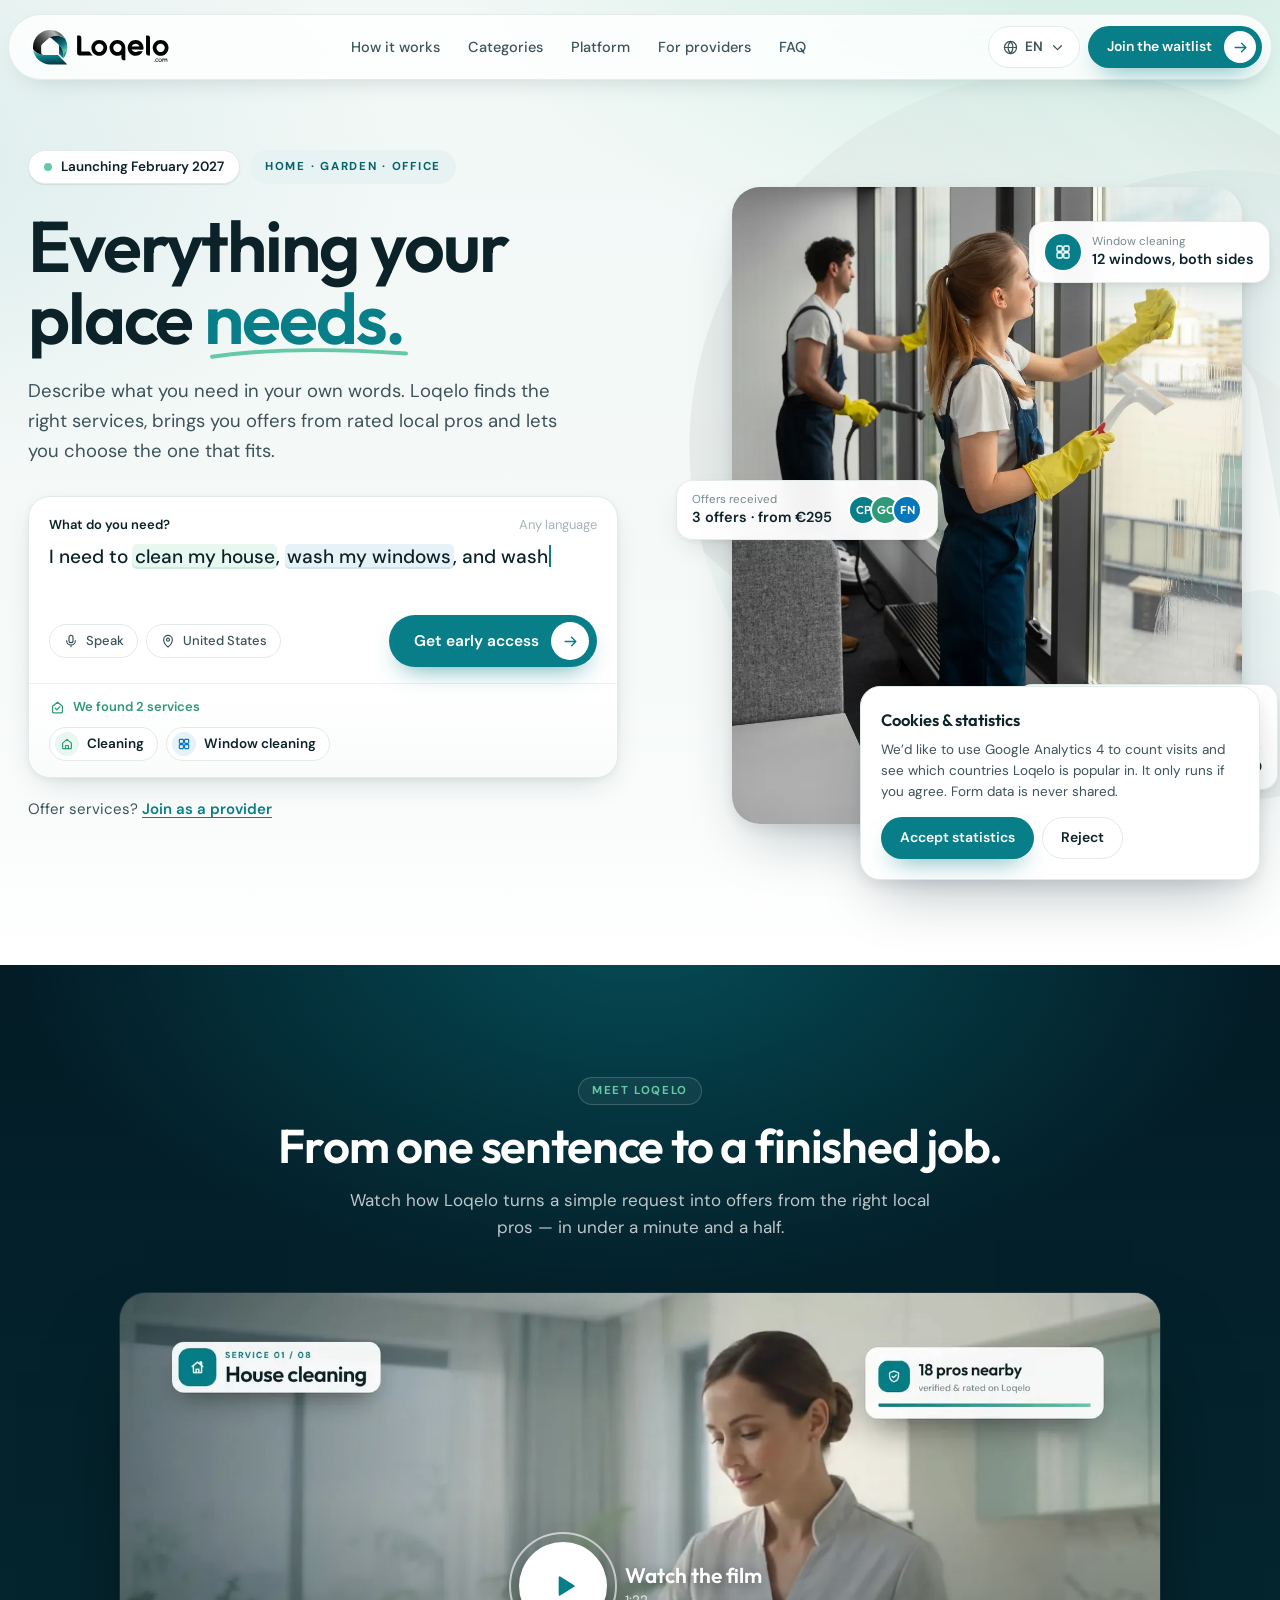
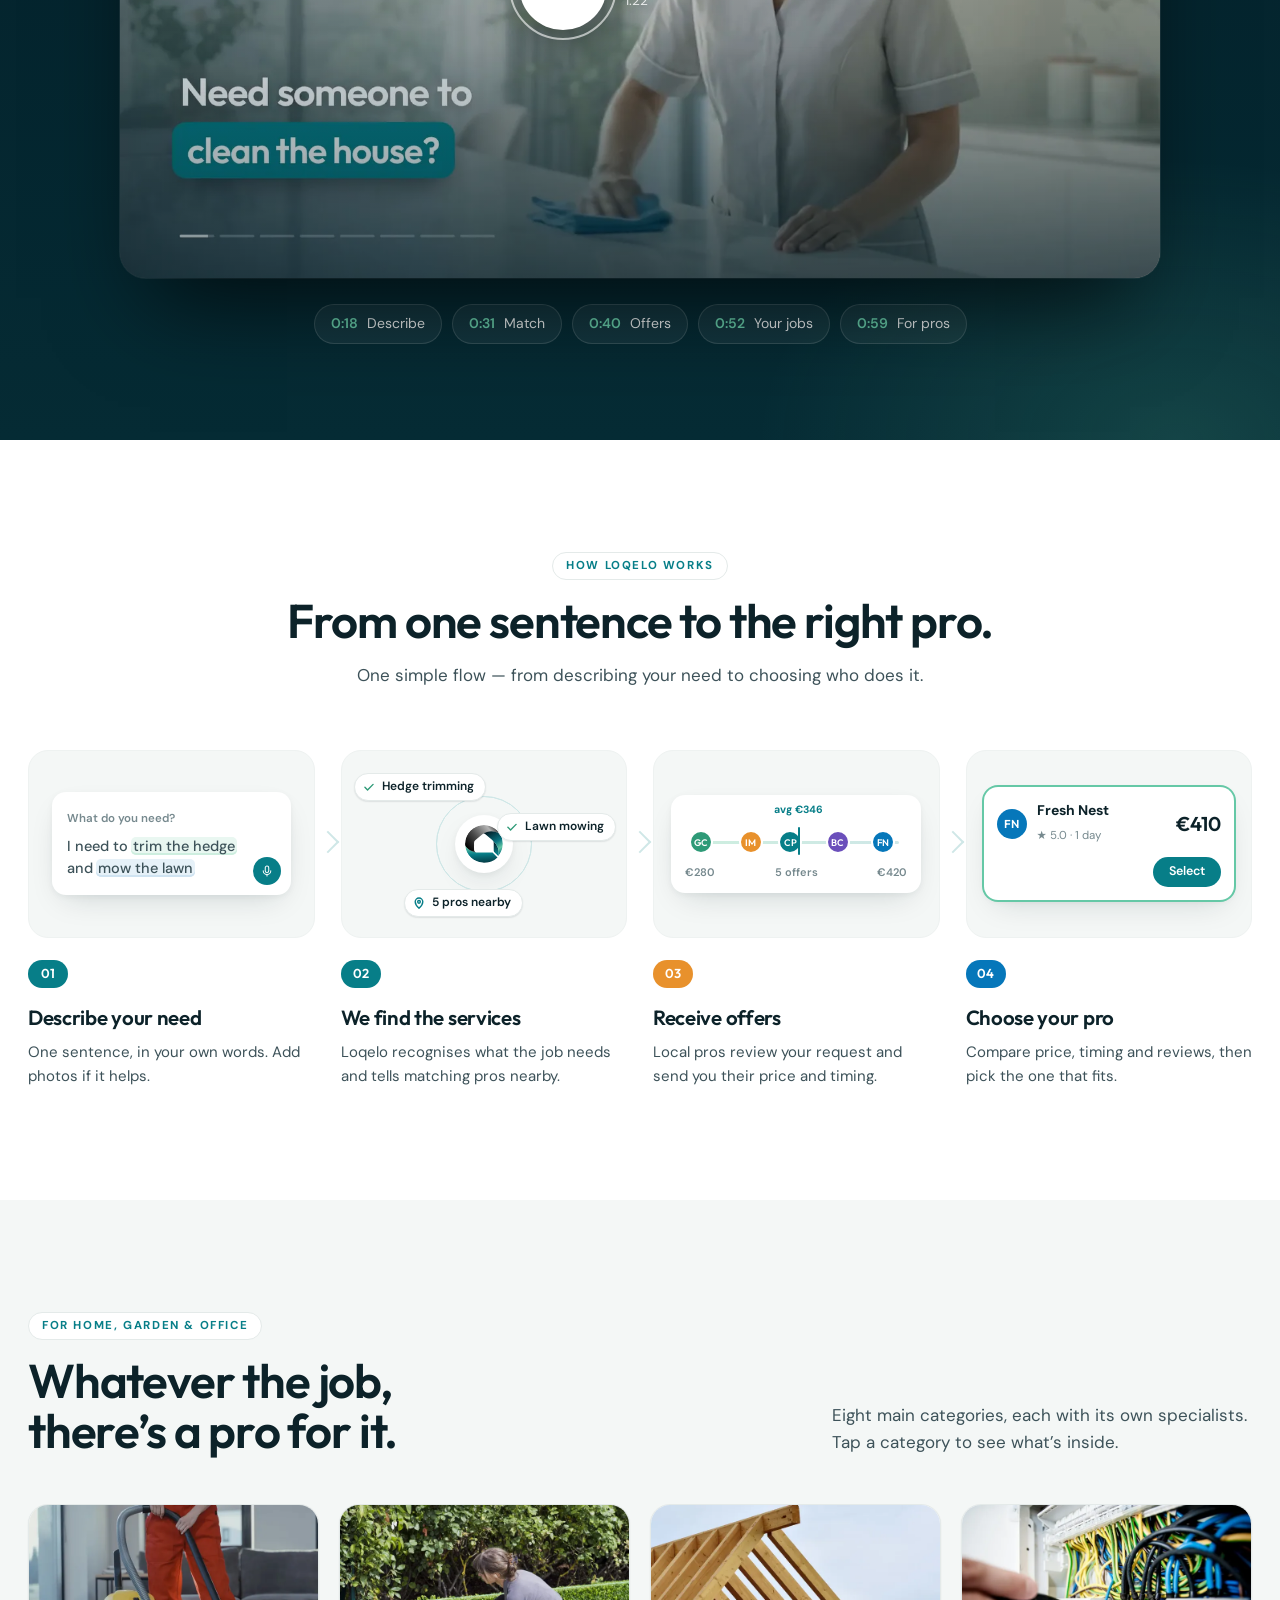
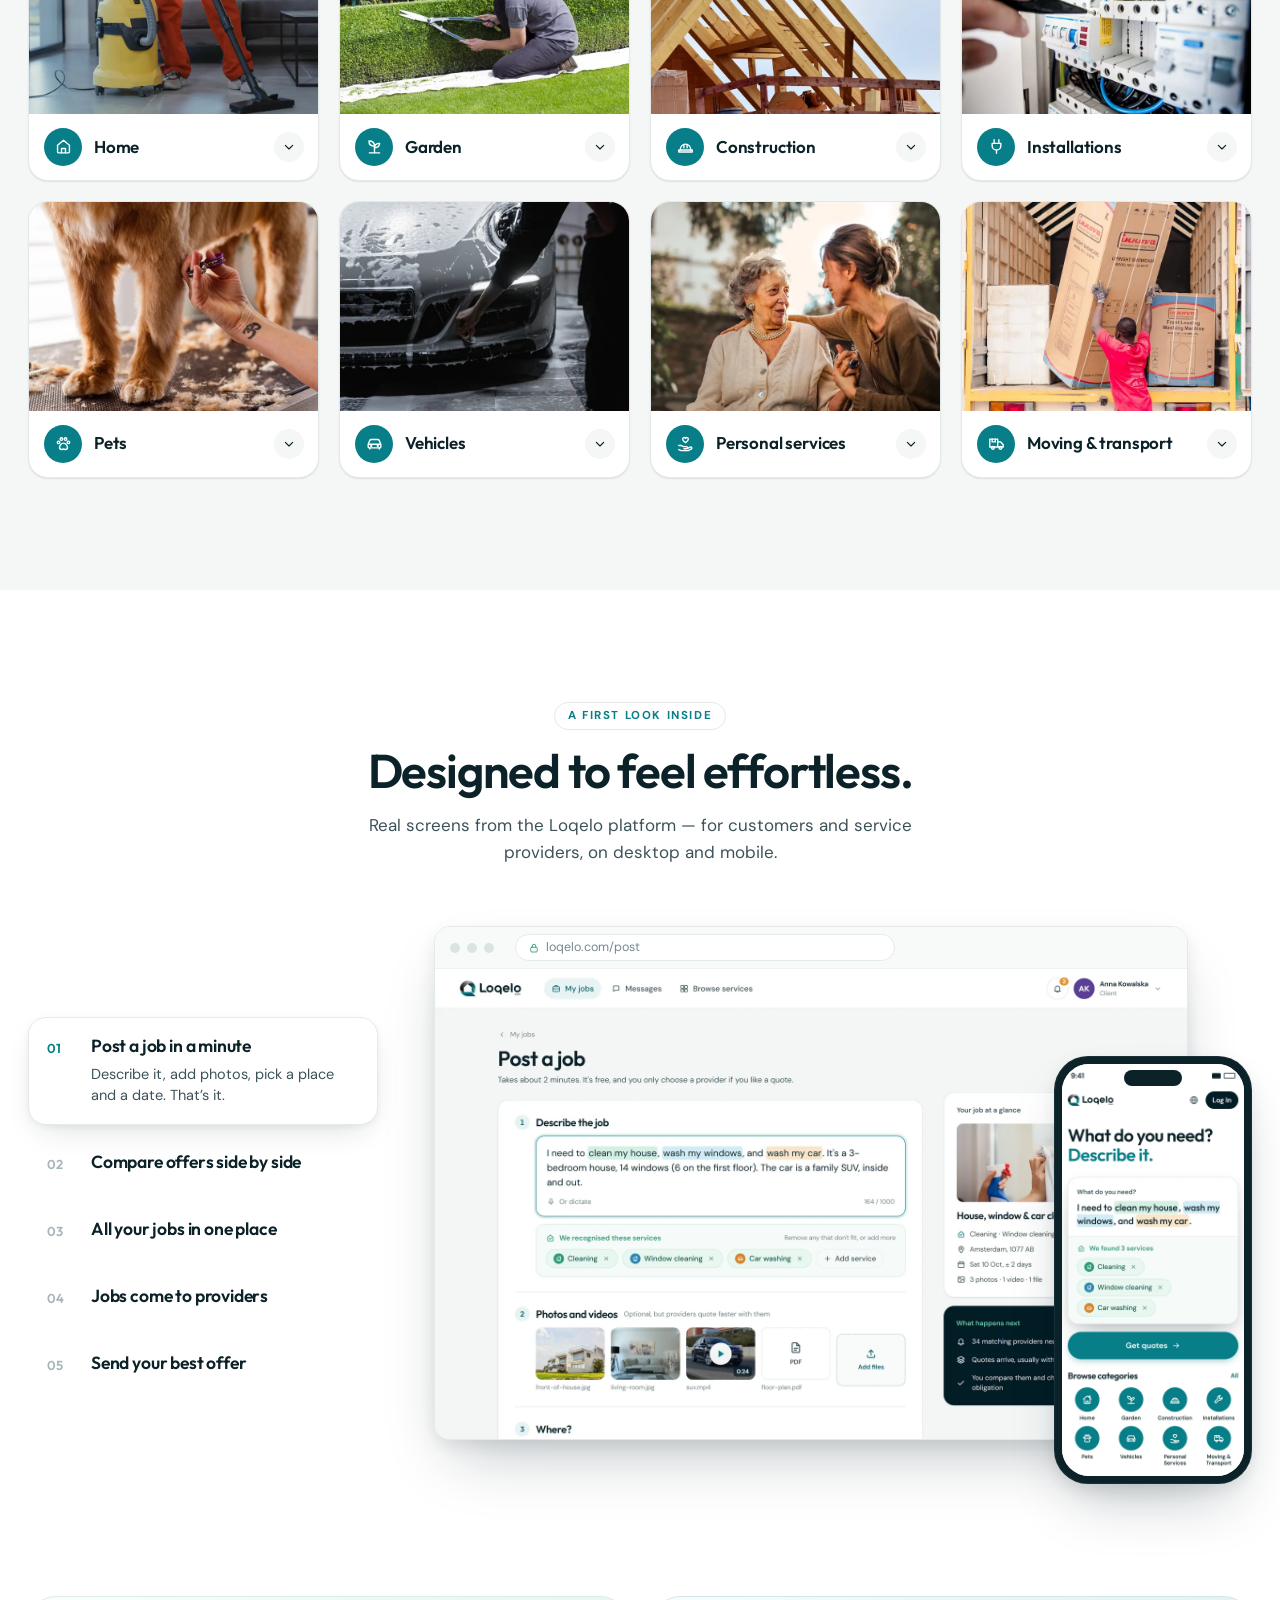
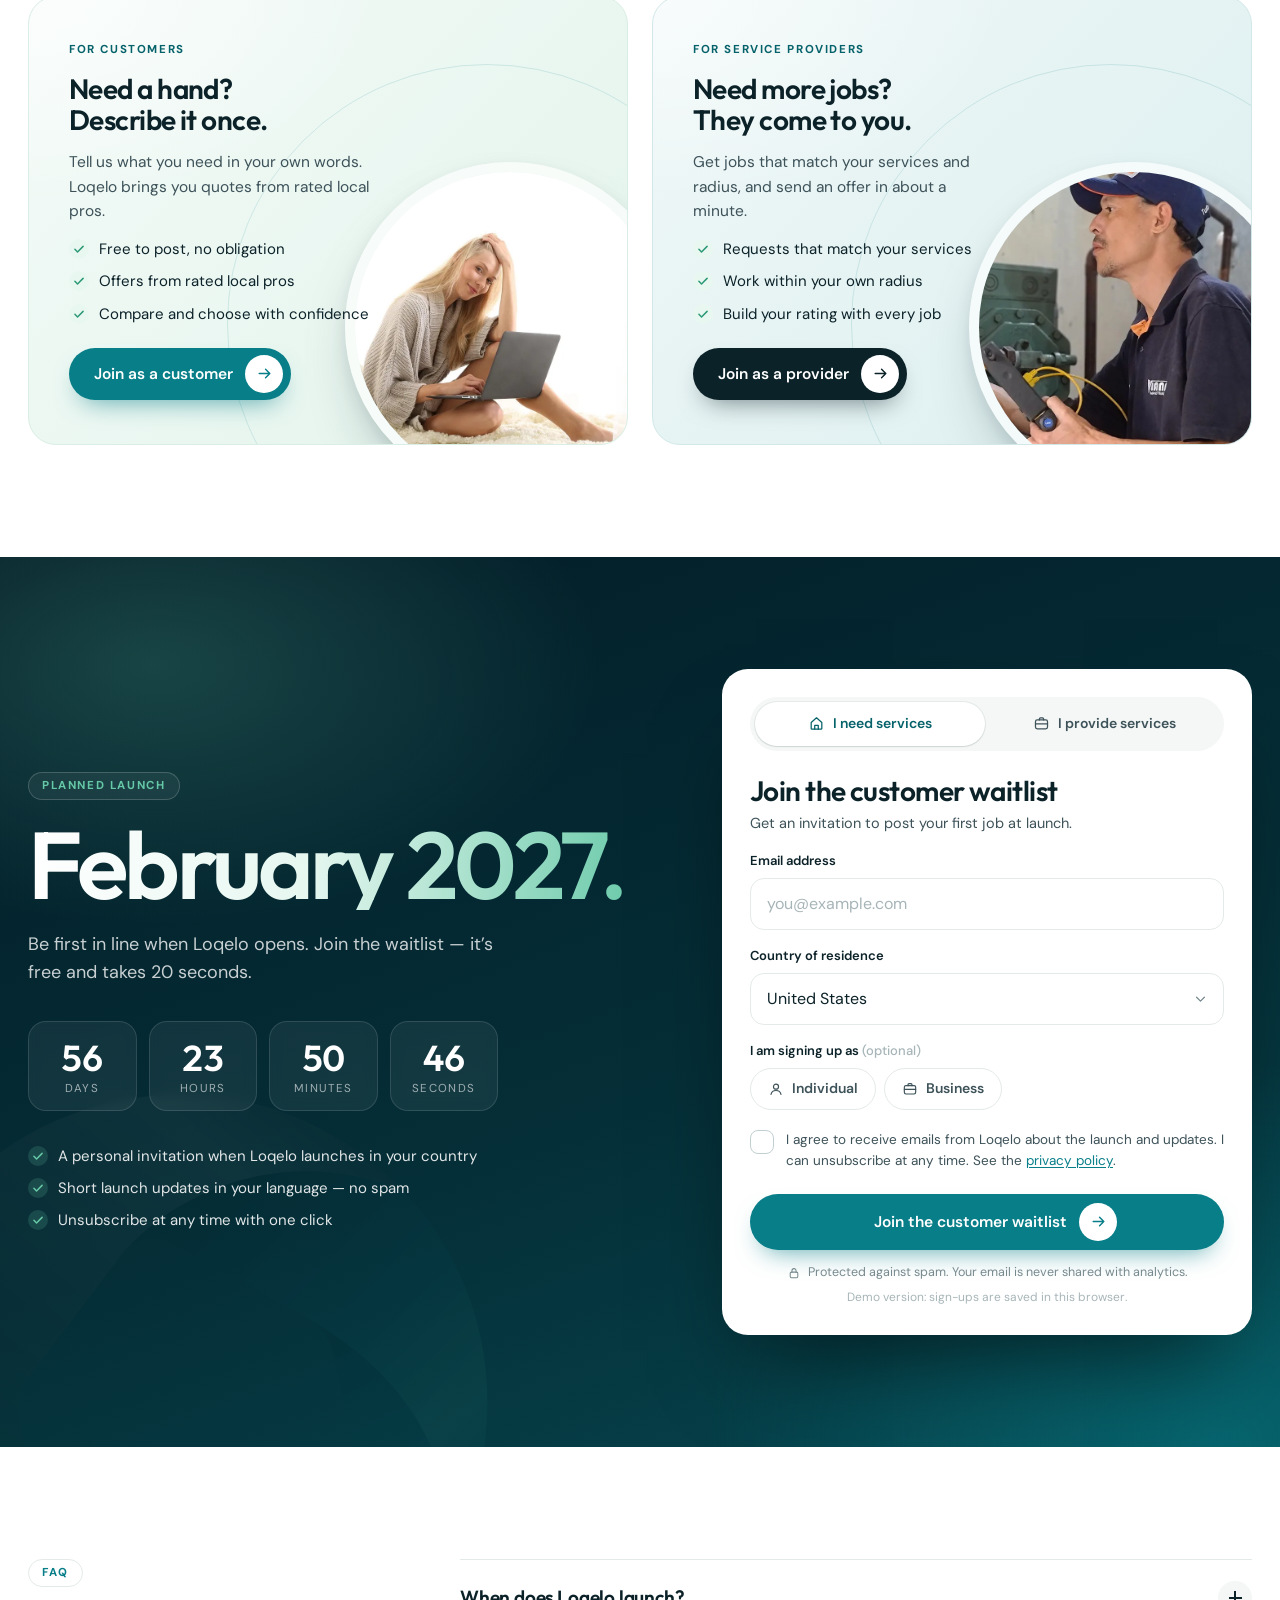
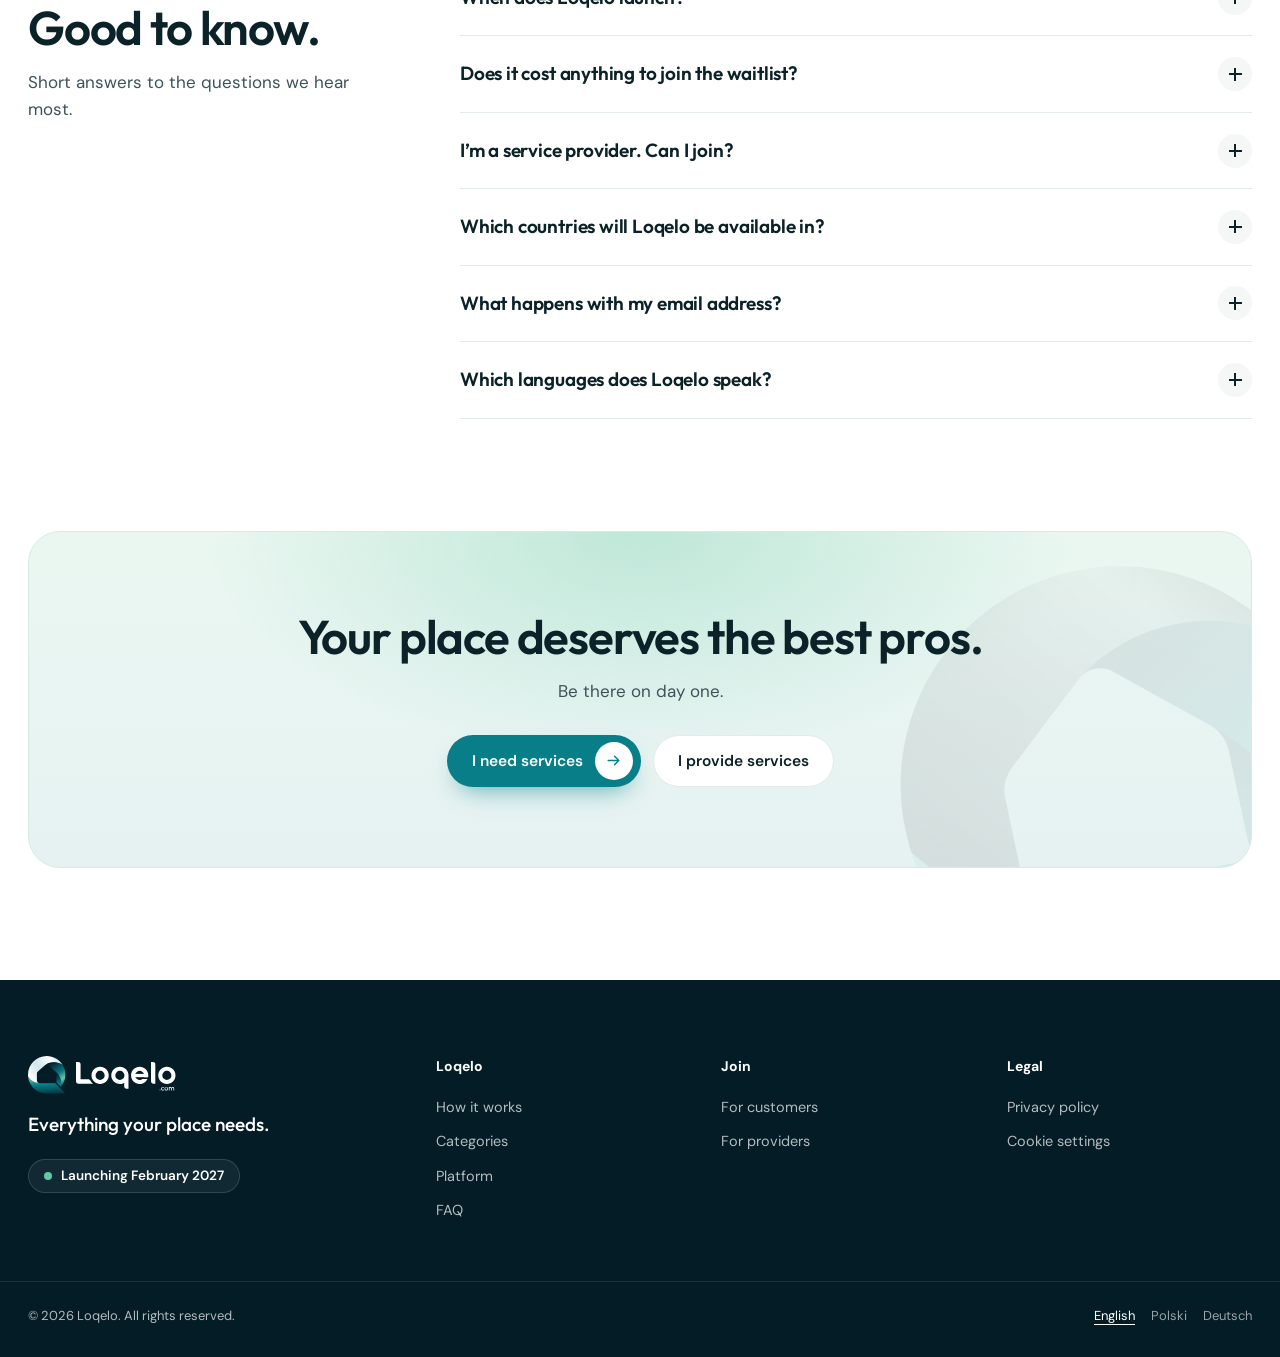
==== commit 45fbfec1: "Rebuild on the Loqelo UI kit: Describe-it hero, film, how it works, categories, platform tour, waitl" ====
--- a/index.html
+++ b/index.html
@@ -1,134 +1,467 @@
 <!doctype html>
 <html lang="en">
 <head>
-  <meta charset="utf-8">
-  <meta name="viewport" content="width=device-width, initial-scale=1">
-  <meta name="theme-color" content="#103e37">
-  <meta name="robots" content="noindex, nofollow">
-  <title>Loqelo — Everything your place needs.</title>
-  <meta name="description" content="A simpler way to connect with local service providers for your home, garden and office. Meet Loqelo. Launching February 2027.">
-  <meta property="og:title" content="Loqelo — Everything your place needs.">
-  <meta property="og:description" content="Your home. Your garden. Your office. Your next helping hand. Coming February 2027.">
-  <meta property="og:type" content="website">
-  <meta property="og:url" content="https://hzia1938-spec.github.io/loqelo-prelaunch-demo/">
-  <meta property="og:image" content="https://hzia1938-spec.github.io/loqelo-prelaunch-demo/og-image.png">
-  <link rel="icon" href="assets/favicon.png">
-  <link rel="preload" href="assets/outfit.ttf" as="font" type="font/ttf" crossorigin>
-  <link rel="stylesheet" href="styles.css?v=2">
-  <link rel="stylesheet" href="modern.css?v=2">
-  <link rel="stylesheet" href="motion.css?v=5">
-  <link rel="stylesheet" href="world.css?v=4">
-  <link rel="stylesheet" href="refinement.css?v=5">
-  <script src="config.js" defer></script>
-  <script src="app.js?v=2" defer></script>
-  <script src="enhancements.js?v=3" defer></script>
-  <script src="motion.js?v=3" defer></script>
-  <script src="world.js?v=4" defer></script>
-  <script src="refinement.js?v=5" defer></script>
+<meta charset="utf-8">
+<meta name="viewport" content="width=device-width, initial-scale=1">
+<script>document.documentElement.classList.add('js')</script>
+<title>Loqelo — Everything your place needs. Launching February 2027</title>
+<meta name="description" content="Loqelo connects you with trusted local pros for your home, garden and office. Describe what you need, get offers, choose. Join the waitlist for the February 2027 launch.">
+<!-- Demo address only: remove the next line when the site goes live on loqelo.com -->
+<meta name="robots" content="noindex, nofollow">
+<link rel="canonical" href="https://hzia1938-spec.github.io/loqelo-prelaunch-demo/">
+<link rel="alternate" hreflang="en" href="https://hzia1938-spec.github.io/loqelo-prelaunch-demo/?lang=en">
+<link rel="alternate" hreflang="pl" href="https://hzia1938-spec.github.io/loqelo-prelaunch-demo/?lang=pl">
+<link rel="alternate" hreflang="de" href="https://hzia1938-spec.github.io/loqelo-prelaunch-demo/?lang=de">
+<link rel="alternate" hreflang="x-default" href="https://hzia1938-spec.github.io/loqelo-prelaunch-demo/">
+<meta name="theme-color" content="#077E88">
+<meta property="og:type" content="website">
+<meta property="og:site_name" content="Loqelo">
+<meta property="og:title" content="Loqelo — Everything your place needs.">
+<meta property="og:description" content="Describe what you need. Get offers from rated local pros. Launching February 2027 — join the waitlist.">
+<meta property="og:url" content="https://hzia1938-spec.github.io/loqelo-prelaunch-demo/">
+<meta property="og:image" content="https://hzia1938-spec.github.io/loqelo-prelaunch-demo/og-image.png">
+<meta property="og:image:width" content="1200">
+<meta property="og:image:height" content="630">
+<meta name="twitter:card" content="summary_large_image">
+<link rel="icon" href="assets/favicon.svg" type="image/svg+xml">
+<link rel="icon" href="assets/favicon-32.png" sizes="32x32" type="image/png">
+<link rel="apple-touch-icon" href="assets/apple-touch-icon.png">
+<link rel="preload" href="assets/fonts/outfit.woff2" as="font" type="font/woff2" crossorigin>
+<link rel="preload" href="assets/fonts/dmsans.woff2" as="font" type="font/woff2" crossorigin>
+<link rel="preload" href="assets/img/hero.webp" as="image" type="image/webp">
+<link rel="stylesheet" href="assets/css/site.css">
+<script type="application/ld+json">
+{"@context":"https://schema.org","@graph":[
+ {"@type":"Organization","name":"Loqelo","url":"https://loqelo.com","logo":"https://hzia1938-spec.github.io/loqelo-prelaunch-demo/assets/apple-touch-icon.png","slogan":"Everything your place needs."},
+ {"@type":"WebSite","name":"Loqelo","url":"https://loqelo.com","inLanguage":["en","pl","de"]}
+]}
+</script>
+<script src="config.js"></script>
 </head>
 <body>
-  <div class="page-progress" aria-hidden="true"></div>
-  <a class="skip-link" href="#main" data-i18n="skip">Skip to content</a>
-  <div class="announcement"><span class="status-dot"></span><span data-i18n="announcement">A better way to get things done is coming.</span><span class="announcement-date" data-i18n="date">February 2027</span><span aria-hidden="true">↗</span></div>
-  <header class="site-header">
-    <div class="nav-wrap wrap">
-      <a href="#" class="brand" aria-label="Loqelo home"><img src="assets/logo.webp" alt="Loqelo" width="171" height="44"></a>
-      <nav class="desktop-nav" aria-label="Main navigation">
-        <a href="#how-it-works" data-i18n="navHow">How it works</a>
-        <a href="#possibilities" data-i18n="navFor">Made for you</a>
-        <a href="#platform" data-i18n="navPeek">A first look</a>
-      </nav>
-      <div class="nav-actions">
-        <label class="language-control"><img src="assets/globe.svg" alt="" width="17" height="17"><span class="sr-only" data-i18n="language">Choose language</span><select id="language" aria-label="Choose language"><option value="en">EN</option><option value="pl">PL</option><option value="de">DE</option></select></label>
-        <a class="button button-small nav-cta" href="#waitlist"><span data-i18n="join">Join the waitlist</span><span aria-hidden="true">↗</span></a>
-        <button class="menu-button" aria-expanded="false" aria-controls="mobile-nav" aria-label="Open navigation"><span></span><span></span></button>
-      </div>
-    </div>
-    <nav id="mobile-nav" class="mobile-nav" aria-label="Mobile navigation" hidden><a href="#how-it-works" data-i18n="navHow">How it works</a><a href="#possibilities" data-i18n="navFor">Made for you</a><a href="#platform" data-i18n="navPeek">A first look</a><a href="#waitlist" data-i18n="join">Join the waitlist</a></nav>
-  </header>
-  <main id="main">
-    <section class="hero wrap">
-      <div class="hero-copy">
-        <div class="eyebrow"><span class="tiny-spark" aria-hidden="true">✳</span><span data-i18n="heroEyebrow">LESS SEARCHING. MORE LIVING.</span></div>
-        <h1><span data-i18n="heroOne">Everything</span><br><span data-i18n="heroTwo">your place</span><br><span class="hero-accent" data-i18n="heroThree">needs.</span><span class="heading-star" aria-hidden="true">✳</span></h1>
-        <div class="hero-role-switch" role="group" aria-label="Explore Loqelo for you"><button type="button" data-hero-role="customer" aria-pressed="true"><img src="assets/home.svg" alt="" width="16" height="16"><span data-enhance-copy="roleCustomer">I need a helping hand</span></button><button type="button" data-hero-role="provider" aria-pressed="false"><img src="assets/briefcase.svg" alt="" width="16" height="16"><span data-enhance-copy="roleProvider">I’m a service provider</span></button></div>
-        <p class="hero-description hero-role-caption">Describe what you need once. Get offers from local people who can help. Choose who’s right for your home, garden or office.</p>
-        <div class="hero-buttons"><a class="button" href="#waitlist" data-hero-cta data-role-choice="customer"><span data-hero-cta-label>Get early access</span><span class="arrow-circle" aria-hidden="true">↗</span></a><button class="text-button watch-button"><span class="play-small" aria-hidden="true">▶</span><span data-i18n="watch">Meet Loqelo</span></button></div>
-        <p class="hero-note"><img src="assets/check.svg" width="16" height="16" alt=""><span data-i18n="heroNote">Be first to know. No commitment, just possibilities.</span></p>
-      </div>
-      <div class="hero-visual has-3d">
-        <div class="visual-topline"><span class="status-dot"></span><span data-i18n="visualNote">REAL LIFE, A LITTLE EASIER.</span><button class="motion-toggle" type="button" data-motion-toggle aria-label="Pause motion"><svg class="motion-pause" viewBox="0 0 16 16" aria-hidden="true"><path d="M4 3h3v10H4zm5 0h3v10H9z"/></svg><svg class="motion-play" viewBox="0 0 16 16" aria-hidden="true"><path d="M5 2.5v11l8-5.5z"/></svg><span data-motion-control-text>Pause motion</span></button></div>
-        <div class="world-stage" id="your-place-in-3d" data-view="home">
-          <div class="world-halo" aria-hidden="true"></div>
-          <img class="world-poster" src="assets/world-home.webp" alt="A handcrafted 3D miniature of a home, garden and workspace" width="1100" height="1100" fetchpriority="high">
-          <div class="world-top-controls"><div class="world-views" role="group" aria-label="Choose a view of the miniature"><button type="button" data-world-view="home" aria-pressed="true" data-world-copy="home">Home</button><button type="button" data-world-view="garden" aria-pressed="false" data-world-copy="garden">Garden</button><button type="button" data-world-view="office" aria-pressed="false" data-world-copy="office">Office</button></div><button class="world-toggle" type="button" aria-pressed="false"><svg viewBox="0 0 20 20" aria-hidden="true"><path d="m10 1.5 7.5 4.3v8.4L10 18.5l-7.5-4.3V5.8zM2.5 5.8l7.5 4.3 7.5-4.3M10 10.1v8.4M6.3 3.6l7.5 4.4"/></svg><span>Explore in 3D</span></button></div>
-          <span class="world-tagline" data-world-copy="tagline">A little help, wherever life happens.</span>
-          <div class="world-status" role="status" aria-live="polite" hidden></div>
-          <span class="world-hint" data-world-copy="drag" hidden>Drag to explore · Home, garden, office</span>
-        </div>
-        <div class="request-float"><div class="request-heading"><span class="request-icon"><img src="assets/message.svg" alt="" width="21" height="21"></span><span data-i18n="requestTitle">It starts with a simple sentence.</span><span class="request-tick" aria-hidden="true">✓</span></div><p data-i18n="sampleRequest">“I need my windows cleaned and the garden ready for spring.”</p><div class="match-tags"><span><img src="assets/home.svg" alt="" width="13" height="13"><span data-i18n="windowTag">Window cleaning</span></span><span><img src="assets/sprout.svg" alt="" width="13" height="13"><span data-i18n="gardenTag">Gardening</span></span><span class="match-indicator">✓ <span data-i18n="matched">Matched</span></span></div></div>
-        <span class="visual-footnote" data-world-copy="preview">Illustrative 3D scene</span>
-      </div>
-    </section>
-    <div class="promise-strip wrap"><p data-i18n="promiseIntro">Life happens here.<br>We help you take care of it.</p><a href="#try-it" data-collection="home" data-role-choice="customer"><img src="assets/home.svg" alt=""><span data-i18n="yourHome">Your home</span></a><a href="#try-it" data-collection="garden" data-role-choice="customer"><img src="assets/sprout.svg" alt=""><span data-i18n="yourGarden">Your garden</span></a><a href="#try-it" data-collection="office" data-role-choice="customer"><img src="assets/briefcase.svg" alt=""><span data-i18n="yourOffice">Your office</span></a><span class="strip-end" data-i18n="andBeyond">And everything in between. ↗</span></div>
-
-    <section id="possibilities" class="possibilities section wrap">
-      <div class="section-heading"><div><div class="eyebrow" data-i18n="possibilityEyebrow">BIG PLANS. EVERYDAY TO-DOS.</div><h2><span data-i18n="possibilityOne">One place.</span><br><span class="muted-heading" data-i18n="possibilityTwo">So many possibilities.</span></h2></div><p data-i18n="possibilityDescription">A home that feels like home. A garden you can enjoy. A workspace that works. Whatever’s on your list, there’s a person for that.</p></div>
-      <div class="category-grid">
-        <a href="#try-it" class="category-card" data-collection="home" data-role-choice="customer"><span class="collection-icon" aria-hidden="true"><img src="assets/home.svg" alt="" width="20" height="20"></span><div class="category-photo"><img src="assets/home.webp" alt="A professional caring for a home with upholstery cleaning" width="560" height="395" loading="lazy"><span class="category-number">01 /</span></div><div class="category-title"><h3 data-i18n="catHome">A happier home.</h3><span aria-hidden="true">↗</span></div><p data-i18n="catHomeDescription">Cleaning, repairs and those “I’ll do it later” jobs.</p><span class="collection-link"><span data-refine-copy="collectionLink">Explore ideas</span><span aria-hidden="true">↗</span></span></a>
-        <a href="#try-it" class="category-card" data-collection="garden" data-role-choice="customer"><span class="collection-icon" aria-hidden="true"><img src="assets/sprout.svg" alt="" width="20" height="20"></span><div class="category-photo"><img src="assets/garden.webp" alt="A gardener measuring and caring for a green lawn" width="560" height="395" loading="lazy"><span class="category-number">02 /</span></div><div class="category-title"><h3 data-i18n="catGarden">A little more green.</h3><span aria-hidden="true">↗</span></div><p data-i18n="catGardenDescription">Garden care, outdoor projects and fresh starts.</p><span class="collection-link"><span data-refine-copy="collectionLink">Explore ideas</span><span aria-hidden="true">↗</span></span></a>
-        <a href="#try-it" class="category-card" data-collection="office" data-role-choice="customer"><span class="collection-icon" aria-hidden="true"><img src="assets/briefcase.svg" alt="" width="20" height="20"></span><div class="category-photo"><img src="assets/office.webp" alt="Electrical installation and maintenance services" width="560" height="395" loading="lazy"><span class="category-number">03 /</span></div><div class="category-title"><h3 data-i18n="catOffice">Space to do more.</h3><span aria-hidden="true">↗</span></div><p data-i18n="catOfficeDescription">Installations, maintenance and a better workspace.</p><span class="collection-link"><span data-refine-copy="collectionLink">Explore ideas</span><span aria-hidden="true">↗</span></span></a>
-      </div>
-      <div class="service-explorer" id="try-it" data-reveal>
-        <div class="explorer-copy"><div class="eyebrow"><span class="tiny-spark" aria-hidden="true">✳</span><span data-enhance-copy="exampleLabel">LESS EXPLAINING. MORE DOING.</span></div><h3 data-enhance-copy="exampleTitle">One sentence.<br>A world of possibilities.</h3><p data-enhance-copy="exampleIntro">Big job or little fix — start with your own words. Try a simple example of how a request becomes a service.</p><span class="preview-pill" data-enhance-copy="previewLabel">Illustrative preview</span><div class="task-suggestions"><span class="suggestion-label" data-refine-copy="suggestions">A FEW IDEAS TO GET STARTED</span><div class="suggestion-buttons"></div></div></div>
-        <div class="explorer-demo"><div class="example-topline"><label for="example-request" data-enhance-copy="exampleInputLabel">What does your place need?</label><span aria-hidden="true">↙</span></div><textarea id="example-request" class="example-text" rows="3" maxlength="300" spellcheck="false">I need my windows cleaned and a leaking tap fixed.</textarea><div class="example-chips" role="group" aria-label="Try a request example"><button type="button" data-example="home" aria-pressed="true"><span data-enhance-copy="exampleHome">A happier home</span></button><button type="button" data-example="garden" aria-pressed="false"><span data-enhance-copy="exampleGarden">A greener garden</span></button><button type="button" data-example="office" aria-pressed="false"><span data-enhance-copy="exampleOffice">A better office</span></button></div><button class="example-action button" type="button"><span data-enhance-copy="exampleAction">Preview the match</span><span aria-hidden="true">↗</span></button><div class="example-result" role="status" aria-live="polite" aria-atomic="true"><span class="example-result-icon"><img src="assets/match.svg" width="22" height="22" alt=""></span><div><strong data-match-title>Your words. The right services.</strong><span data-match-description>Choose an example or describe a task to explore the idea.</span><div class="result-chips" data-match-chips></div></div></div><a class="example-next" href="#waitlist" data-role-choice="customer"><span data-refine-copy="next">Be first to try Loqelo</span><span aria-hidden="true">↗</span></a><p class="example-note" data-enhance-copy="exampleNote">Illustrative preview only. No request or personal information is sent.</p></div>
-      </div>
-    </section>
-
-    <section id="how-it-works" class="how-section section"><div class="wrap">
-      <div class="section-heading"><div><div class="eyebrow" data-i18n="howEyebrow">FROM “I NEED” TO “ALL DONE.”</div><h2 data-i18n="howTitle">Your to-do list.<br>Meet your done list.</h2></div><p data-i18n="howDescription">No endless searching. No explaining yourself over and over. Just a simpler way to find a helping hand.</p></div>
-      <div class="motion-studio" id="loqelo-in-motion" data-in-view="false">
-        <div class="motion-studio-top"><span class="motion-studio-label" data-motion-copy="storyLabel">THE LOQELO IDEA, IN MOTION</span><div class="motion-controls" role="group" aria-label="Product story controls"><button class="motion-toggle" type="button" data-motion-toggle aria-label="Pause motion"><svg class="motion-pause" viewBox="0 0 16 16" aria-hidden="true"><path d="M4 3h3v10H4zm5 0h3v10H9z"/></svg><svg class="motion-play" viewBox="0 0 16 16" aria-hidden="true"><path d="M5 2.5v11l8-5.5z"/></svg><span data-motion-control-text>Pause motion</span></button><button class="motion-restart" type="button" data-motion-restart aria-label="Restart story">↺</button></div></div>
-        <div class="motion-stage" data-phase="0" aria-hidden="true">
-          <svg class="story-routes story-routes-desktop" viewBox="0 0 1000 352" preserveAspectRatio="none" aria-hidden="true"><path class="route-track" d="M260 155C350 155 360 166 456 166M544 166C630 166 640 128 728 128M544 166C630 166 640 210 728 210"/><path class="route-pulse route-left" pathLength="100" d="M260 155C350 155 360 166 456 166"/><path class="route-pulse route-right" pathLength="100" d="M544 166C630 166 640 128 728 128"/><path class="route-pulse route-right" pathLength="100" d="M544 166C630 166 640 210 728 210"/><circle class="map-dot" cx="362" cy="82" r="3"/><circle class="map-dot" cx="640" cy="264" r="3"/><circle class="map-dot" cx="592" cy="71" r="2"/><circle class="map-dot" cx="406" cy="288" r="2"/></svg>
-          <svg class="story-routes story-routes-mobile" viewBox="0 0 360 530" preserveAspectRatio="none" aria-hidden="true"><path class="route-track" d="M180 156C180 184 180 194 180 228M180 290C180 319 180 324 180 349"/><path class="route-pulse route-left" pathLength="100" d="M180 156C180 184 180 194 180 228"/><path class="route-pulse route-right" pathLength="100" d="M180 290C180 319 180 324 180 349"/><circle class="map-dot" cx="83" cy="249" r="3"/><circle class="map-dot" cx="274" cy="285" r="2"/></svg>
-          <div class="motion-request"><div class="motion-request-top"><img src="assets/message.svg" width="19" height="19" alt=""><span data-motion-copy="requestLabel">One simple request</span></div><p data-motion-copy="request">“Clean my windows and tidy the garden.”</p><div class="motion-service-tags"><span data-motion-copy="windows">Window cleaning</span><span data-motion-copy="garden">Gardening</span></div></div>
-          <div class="motion-hub"><div class="motion-hub-icon"><span class="hub-ring"></span><span class="hub-ring"></span><img src="assets/favicon.png" width="48" height="48" alt=""></div><span data-motion-copy="hub">One request. The right connections.</span></div>
-          <div class="motion-offers"><div class="motion-offers-heading"><span></span><span data-motion-copy="offers">Explore your options</span></div><div class="motion-offer" data-offer="a"><span class="offer-avatar">A</span><div class="offer-lines"><strong data-motion-copy="offerA">Offer A</strong><small data-motion-copy="offerASub">Look at the details</small></div><span class="offer-arrow">↗</span></div><div class="motion-offer" data-offer="b"><span class="offer-avatar">B</span><div class="offer-lines"><strong data-motion-copy="offerB">Offer B</strong><small data-motion-copy="offerBSub">Compare what fits</small></div><span class="offer-arrow">↗</span></div></div>
-          <div class="motion-complete"><span class="motion-check"><svg viewBox="0 0 16 16"><path pathLength="1" d="m3 8 3 3 7-7"/></svg></span><span data-motion-copy="complete">Your place. Your choice.</span></div>
-        </div>
-        <ol class="motion-timeline" aria-label="Explore the four stages"><li><button class="motion-step" type="button" data-motion-step="0" aria-current="step"><span class="motion-step-line"><b>01</b><span data-motion-copy="describe">Describe</span></span><span class="phase-track" aria-hidden="true"><i></i></span></button></li><li><button class="motion-step" type="button" data-motion-step="1"><span class="motion-step-line"><b>02</b><span data-motion-copy="match">Match</span></span><span class="phase-track" aria-hidden="true"><i></i></span></button></li><li><button class="motion-step" type="button" data-motion-step="2"><span class="motion-step-line"><b>03</b><span data-motion-copy="compare">Compare</span></span><span class="phase-track" aria-hidden="true"><i></i></span></button></li><li><button class="motion-step" type="button" data-motion-step="3"><span class="motion-step-line"><b>04</b><span data-motion-copy="choose">Choose</span></span><span class="phase-track" aria-hidden="true"><i></i></span></button></li></ol>
-        <div class="motion-story-caption"><strong data-motion-caption>It starts with you. Describe what your place needs in your own words.</strong><span data-motion-copy="preview">Illustrative product story</span></div>
-      </div>
-      <div class="steps"><article class="step"><div class="step-top"><span>01</span><img src="assets/message.svg" alt="" width="32" height="32"></div><h3 data-i18n="stepOneTitle">Tell us what you need.</h3><p data-i18n="stepOneDescription">A small repair or a big idea? Describe it in your own words. Add a photo if it helps.</p><div class="step-example" data-i18n="stepOneExample">“The kitchen needs a fresh coat of paint.”</div></article><article class="step"><div class="step-top"><span>02</span><img src="assets/match.svg" alt="" width="32" height="32"></div><h3 data-i18n="stepTwoTitle">Let the right people find you.</h3><p data-i18n="stepTwoDescription">Loqelo connects your request with relevant service providers, so offers come to you.</p><div class="mini-matches"><span class="mini-avatar">A</span><span class="mini-avatar">M</span><span class="mini-avatar">J</span><span data-i18n="stepTwoExample">Local know-how. Less legwork.</span></div></article><article class="step"><div class="step-top"><span>03</span><img src="assets/check.svg" alt="" width="32" height="32"></div><h3 data-i18n="stepThreeTitle">Choose your helping hand.</h3><p data-i18n="stepThreeDescription">Compare offers, find the fit for your project and choose who you’d like to work with.</p><div class="step-done"><span>✓</span><span data-i18n="stepThreeExample">Your next project, moving forward.</span></div></article></div>
-    </div></section>
-
-    <section id="platform" class="platform-section section"><div class="wrap"><div class="section-heading"><div><div class="eyebrow" data-i18n="platformEyebrow">A FIRST LOOK AT LOQELO</div><h2 data-i18n="platformTitle">A simpler way.<br>From the very first tap.</h2></div><p data-i18n="platformDescription">Thoughtfully designed to bring your requests, offers and conversations together. Here’s a peek inside the platform.</p></div>
-      <div class="tour-tabs" role="tablist" aria-label="Platform preview"><button role="tab" aria-selected="true" aria-controls="tour-panel" id="tab-request" data-tour="request"><span>01</span><span data-i18n="tourRequest">Your request</span></button><button role="tab" aria-selected="false" aria-controls="tour-panel" id="tab-offers" data-tour="offers" tabindex="-1"><span>02</span><span data-i18n="tourOffers">Your offers</span></button><button role="tab" aria-selected="false" aria-controls="tour-panel" id="tab-provider" data-tour="provider" tabindex="-1"><span>03</span><span data-i18n="tourProvider">Your business</span></button></div>
-      <div class="product-composition"><div class="browser-window"><div class="browser-chrome"><span class="browser-dots"><i></i><i></i><i></i></span><span class="browser-address">loqelo.com</span><button class="preview-expand" type="button" aria-label="Expand platform preview"><svg viewBox="0 0 20 20" aria-hidden="true"><path d="M7 3H3v4m10-4h4v4M3 13v4h4m10-4v4h-4M3 3l5 5m9-5-5 5M3 17l5-5m9 5-5-5"/></svg><span data-refine-copy="expand">View larger</span></button></div><div id="tour-panel" class="screen-scroll" role="tabpanel" aria-labelledby="tab-request" tabindex="0"><img id="tour-image" src="assets/platform-request.webp" alt="Official Loqelo preview: describe a job in your own words" width="1600" loading="lazy"></div></div><div class="phone-preview"><div class="phone-speaker"></div><img src="assets/mobile-home.webp" alt="Official Loqelo mobile interface preview" width="650" height="1407" loading="lazy"></div><div class="product-sticker"><img src="assets/globe.svg" alt="" width="22" height="22"><span data-i18n="productSticker">Local connections.<br>Wider possibilities.</span></div></div>
-      <div class="tour-caption"><span id="tour-description" data-i18n="tourRequestDescription">Write it once. Loqelo helps turn your words into the right service request.</span><span data-i18n="screenNote">Official platform preview · Design may evolve</span></div>
-    </div></section>
-
-    <section class="story-section wrap section"><div class="story-copy"><div class="eyebrow" data-i18n="storyEyebrow">SMALL MOMENTS. A BIG DIFFERENCE.</div><h2 data-i18n="storyTitle">Less on your list.<br>More out of life.</h2><p data-i18n="storyDescription">We’re building Loqelo around a simple idea: getting help for your place should feel easy. See the idea come to life.</p><button class="text-button watch-button"><span class="play-small" aria-hidden="true">▶</span><span data-i18n="storyButton">Watch the Loqelo story</span><span aria-hidden="true">↗</span></button></div><button class="video-preview watch-button" aria-label="Play the official Loqelo promotional video"><img src="assets/film-poster.webp" alt="A scene from the official Loqelo promotional film" width="1600" height="900" loading="lazy"><span class="video-overlay"></span><span class="big-play" aria-hidden="true">▶</span><span class="video-label"><span data-i18n="videoLabel">A little help changes everything.</span><span>LOQELO FILM ↗</span></span></button></section>
-
-    <section class="provider-section wrap" id="for-providers"><div class="provider-orbit" aria-hidden="true"><div></div><img src="assets/favicon.png" alt="" width="72" height="72"><span>↗</span></div><div class="provider-icon"><img src="assets/briefcase.svg" width="34" height="34" alt=""></div><div><div class="eyebrow" data-i18n="providerEyebrow">GOOD AT WHAT YOU DO?</div><h2 data-i18n="providerTitle">Your next customer could be right around the corner.</h2><p data-i18n="providerDescription">Put your skills in front of people who need them. Join the provider waitlist and be ready for what’s next.</p></div><a class="button button-outline" href="#waitlist" data-role-choice="provider"><span data-i18n="providerButton">I’m a service provider</span><span aria-hidden="true">↗</span></a></section>
-
-    <section id="waitlist" class="waitlist-section section"><div class="wrap waitlist-layout"><div class="waitlist-copy"><div class="eyebrow"><span class="status-dot"></span><span data-i18n="waitlistEyebrow">YOUR NEXT CHAPTER STARTS HERE</span></div><h2><span data-i18n="waitlistOne">Good things</span><br><span data-i18n="waitlistTwo">are coming.</span><br><span class="muted-heading" data-i18n="waitlistThree">Be first.</span></h2><p data-i18n="waitlistDescription">A simpler way to find help. A new way to find customers. Leave your email and we’ll let you know when Loqelo is ready for you.</p><div class="launch-date"><span class="launch-calendar"><span data-i18n="launchMonth">FEB</span><b>2027</b></span><div><strong data-i18n="launchTitle">A fresh start, coming soon.</strong><span data-i18n="launchDescription">Planned launch: February 2027</span></div></div><div class="waitlist-doodle" aria-hidden="true"><span>hello, possibilities.</span><svg viewBox="0 0 150 65"><path d="M5 8C55 85 145 17 95 15C60 14 96 62 142 45M127 38L143 45L135 58"/></svg></div></div>
-      <div class="signup-card"><div class="signup-content"><h3 data-i18n="formTitle">Let’s make room for better.</h3><p class="form-intro" data-i18n="formIntro">Choose your side. We’ll take it from here.</p><div class="role-tabs" role="group" aria-label="I am joining as"><button type="button" aria-pressed="true" data-signup-role="customer"><img src="assets/home.svg" alt="" width="18" height="18"><span data-i18n="customer">I need a service</span></button><button type="button" aria-pressed="false" data-signup-role="provider"><img src="assets/briefcase.svg" alt="" width="18" height="18"><span data-i18n="provider">I provide services</span></button></div>
-        <noscript><p class="noscript-notice">This interactive demo needs JavaScript for sign-ups and language selection. You can still explore the page and <a href="assets/loqelo-intro.mp4">watch the Loqelo film</a>.</p></noscript><form id="waitlist-form"><div class="field"><label for="email" data-i18n="emailLabel">Email address</label><input id="email" name="email" type="email" placeholder="you@example.com" autocomplete="email" maxlength="254" required></div><div class="field"><label for="country" id="country-label" data-i18n="countryLabel">Your country</label><select id="country" name="country" required><option value="" data-i18n="countryPlaceholder">Select your country</option></select></div><div class="field"><label for="account-type"><span data-i18n="typeLabel">Joining as</span> <span class="optional" data-i18n="optional">(optional)</span></label><select id="account-type" name="accountType"><option value="" data-i18n="typePlaceholder">Select an option</option><option value="individual" data-i18n="individual">An individual</option><option value="business" data-i18n="business">A business</option></select></div><div class="honeypot" aria-hidden="true"><label for="website">Website</label><input id="website" name="website" tabindex="-1" autocomplete="off"></div><div class="consent-row"><label class="consent-label" for="consent"><input id="consent" name="consent" type="checkbox" required><span data-i18n="consentText">I agree to receive Loqelo launch news and updates. I can unsubscribe at any time.</span></label><button type="button" class="inline-button privacy-button" data-i18n="privacyLink">Privacy notice</button></div><p class="form-error" role="alert" hidden></p><button class="button form-submit" type="submit" disabled><span data-i18n="formSubmit">Count me in</span><span class="arrow-circle" aria-hidden="true">↗</span></button><p class="form-reassurance"><img src="assets/shield.svg" width="14" height="14" alt=""><span data-i18n="formReassurance">Just the good stuff. Your inbox stays yours.</span></p></form>
-        <p class="demo-note" data-i18n="demoNote">Interactive demo: sign-ups are saved only in this browser. No email is sent.</p>
-      </div><div class="signup-success" hidden role="status" tabindex="-1"><span class="success-mark">✓</span><div class="eyebrow" data-i18n="successEyebrow">HERE’S TO NEW POSSIBILITIES</div><h3 data-i18n="successTitle">You’re on the demo list.</h3><p data-i18n="successDescription">Your sign-up has been saved in this browser. In the live version, this is where your Loqelo journey begins.</p><div class="success-actions"><button class="button" id="export-signups"><span data-i18n="export">Download demo CSV</span><span aria-hidden="true">↓</span></button><button class="text-button" id="another-signup" data-i18n="another">Try another sign-up</button></div><p class="demo-note" data-i18n="demoNote">Interactive demo: sign-ups are saved only in this browser. No email is sent.</p></div></div>
-    </div></section>
-
-    <section class="faq-section wrap section"><div><div class="eyebrow" data-i18n="faqEyebrow">A FEW GOOD QUESTIONS</div><h2 data-i18n="faqTitle">Wondering<br>about something?</h2></div><div class="faq-list"><details><summary><span data-i18n="faqOneQ">What is Loqelo?</span><span aria-hidden="true">+</span></summary><p data-i18n="faqOneA">Loqelo is an upcoming platform connecting people with service providers for the home, garden and office. Describe what you need, receive offers and choose a provider.</p></details><details><summary><span data-i18n="faqTwoQ">When will Loqelo launch?</span><span aria-hidden="true">+</span></summary><p data-i18n="faqTwoA">Our planned launch is February 2027. Join the waitlist to hear about launch news and availability in your country.</p></details><details><summary><span data-i18n="faqThreeQ">Can I join as a service provider?</span><span aria-hidden="true">+</span></summary><p data-i18n="faqThreeA">Absolutely. Whether you work independently or run a business, choose “I provide services” in the sign-up form and tell us where you work.</p></details><details><summary><span data-i18n="faqFourQ">Is this the live Loqelo service?</span><span aria-hidden="true">+</span></summary><p data-i18n="faqFourA">This is a pre-launch website demo. The platform screens show the planned experience. Demo form entries stay in your browser and are not sent to a live mailing list.</p></details></div></section>
-  </main>
-  <footer class="site-footer"><div class="wrap footer-main"><a class="brand" href="#" aria-label="Loqelo home"><img src="assets/logo.webp" alt="Loqelo" width="155" height="40"></a><p data-i18n="footerTagline">Everything your place needs.</p><a href="#waitlist" data-i18n="footerCta">Good things ahead. Join us ↗</a></div><div class="wrap footer-bottom"><span>© 2026 Loqelo. <span data-i18n="footerRights">A pre-launch concept.</span></span><span class="footer-links"><button class="privacy-button" data-i18n="privacyLink">Privacy notice</button><button id="cookie-settings" data-i18n="cookieSettings">Cookie preferences</button><span class="demo-badge" data-i18n="demoBadge">DEMO</span></span></div></footer>
-
-  <div class="mobile-access" hidden><div><span class="mobile-access-kicker" data-refine-copy="mobileKicker">COMING FEBRUARY 2027</span><strong data-refine-copy="mobileTitle">A little help is on the way.</strong></div><a href="#waitlist" class="button" data-mobile-cta data-role-choice="customer"><span data-mobile-label>Get early access</span><span aria-hidden="true">↗</span></a></div>
-  <dialog class="preview-dialog" id="preview-dialog" aria-labelledby="preview-title"><div class="preview-dialog-header"><div><span class="eyebrow" data-refine-copy="previewKicker">A FIRST LOOK AT LOQELO</span><h2 id="preview-title" data-refine-copy="previewTitle">A closer look.</h2></div><button class="dialog-close" aria-label="Close platform preview">×</button></div><p class="preview-help" data-refine-copy="previewHelp">Scroll inside the preview to explore the interface.</p><div class="preview-canvas" tabindex="0" role="region" aria-label="Expanded platform screenshot"><img src="assets/platform-request.webp" alt="Official Loqelo platform preview" width="1600"></div><p class="preview-dialog-note" data-refine-copy="previewNote">Official platform preview · Design may evolve</p></dialog>
-
-  <dialog id="video-dialog" class="video-dialog" aria-label="Loqelo promotional video"><button class="dialog-close" aria-label="Close video">×</button><video controls playsinline preload="none" poster="assets/film-poster.webp" src="assets/loqelo-intro.mp4"></video><p data-i18n="videoCredit">The official Loqelo promotional film.</p></dialog>
-  <dialog id="privacy-dialog" class="text-dialog" aria-labelledby="privacy-title"><button class="dialog-close" aria-label="Close privacy notice">×</button><div class="eyebrow">LOQELO · DEMO</div><h2 id="privacy-title" data-i18n="privacyTitle">Your privacy, explained.</h2><p data-i18n="privacyBody">This public concept demo saves form entries in this browser’s session storage only. No sign-up email is sent and no marketing account receives your details. Entries disappear when this tab’s browser session ends. You can export or delete your local demo entries below.</p><p data-i18n="privacyAnalytics">Analytics are disabled in this demo. Cookie preferences are stored locally. A live deployment needs its own privacy notice, mailing-list service and consent setup before collecting real subscriptions.</p><p><span data-i18n="hostingNotice">GitHub Pages hosts this site and may process technical connection information.</span> <a href="https://docs.github.com/en/site-policy/privacy-policies/github-general-privacy-statement" target="_blank" rel="noopener" data-i18n="hostingPolicy">GitHub privacy policy ↗</a></p><div class="privacy-actions"><button class="button" id="delete-signups" data-i18n="deleteEntries">Delete local demo entries</button><button class="text-button" id="privacy-done" data-i18n="done">Done</button></div><p id="delete-status" role="status"></p></dialog>
-  <dialog id="cookies-dialog" class="text-dialog" aria-labelledby="cookie-title"><button class="dialog-close" aria-label="Close cookie preferences">×</button><div class="eyebrow">LOQELO</div><h2 id="cookie-title" data-i18n="cookieTitle">A little choice is a good thing.</h2><p data-i18n="cookieBody">Essential storage remembers your language and privacy choices. Optional analytics would help understand page visits and sign-up conversion without sharing email addresses or form content. No analytics service is configured in this demo.</p><div class="privacy-actions"><button class="button" id="essential-only" data-i18n="essentialOnly">Essential only</button><button class="button button-outline" id="allow-analytics" data-i18n="allowAnalytics">Allow analytics</button></div></dialog>
+<a class="skip" href="#main" data-i18n="a11y.skip">Skip to content</a>
+
+<header class="nav" id="nav">
+  <div class="wrap nav__in">
+    <a class="nav__logo" href="#top" aria-label="Loqelo"><img src="assets/logo.svg" alt="Loqelo" width="152" height="39"></a>
+    <nav class="nav__links" aria-label="Main">
+      <a href="#how" data-i18n="nav.how">How it works</a>
+      <a href="#categories" data-i18n="nav.categories">Categories</a>
+      <a href="#platform" data-i18n="nav.platform">Platform</a>
+      <a href="#audiences" data-i18n="nav.providers">For providers</a>
+      <a href="#faq" data-i18n="nav.faq">FAQ</a>
+    </nav>
+    <div class="nav__end">
+      <div class="lang" data-lang-menu>
+        <button class="lang__btn" type="button" aria-haspopup="listbox" aria-expanded="false" data-i18n-aria="nav.language">
+          <svg class="i"><use href="assets/icons.svg#i-globe"/></svg><span data-lang-current>EN</span><svg class="i i--s"><use href="assets/icons.svg#i-chevDown"/></svg>
+        </button>
+        <ul class="lang__list" role="listbox" hidden>
+          <li><button type="button" role="option" data-set-lang="en">English</button></li>
+          <li><button type="button" role="option" data-set-lang="pl">Polski</button></li>
+          <li><button type="button" role="option" data-set-lang="de">Deutsch</button></li>
+        </ul>
+      </div>
+      <a class="btn btn--primary btn--sm nav__cta" href="#waitlist" data-cta="nav"><span data-i18n="nav.cta">Join the waitlist</span><span class="btn__dot"><svg class="i"><use href="assets/icons.svg#i-arrowRight"/></svg></span></a>
+      <button class="nav__burger" type="button" aria-expanded="false" aria-controls="mobile-menu" data-i18n-aria="nav.menu"><span></span><span></span></button>
+    </div>
+  </div>
+  <div class="mmenu" id="mobile-menu" hidden>
+    <a href="#how" data-i18n="nav.how">How it works</a>
+    <a href="#categories" data-i18n="nav.categories">Categories</a>
+    <a href="#platform" data-i18n="nav.platform">Platform</a>
+    <a href="#audiences" data-i18n="nav.providers">For providers</a>
+    <a href="#faq" data-i18n="nav.faq">FAQ</a>
+    <div class="mmenu__langs"><button type="button" data-set-lang="en">EN</button><button type="button" data-set-lang="pl">PL</button><button type="button" data-set-lang="de">DE</button></div>
+    <a class="btn btn--primary" href="#waitlist" data-cta="menu"><span data-i18n="nav.cta">Join the waitlist</span><span class="btn__dot"><svg class="i"><use href="assets/icons.svg#i-arrowRight"/></svg></span></a>
+  </div>
+</header>
+
+<main id="main">
+<!-- ============ HERO ============ -->
+<section class="hero" id="top">
+  <div class="hero__bg" aria-hidden="true"><img class="hero__mark" src="assets/favicon.svg" alt=""></div>
+  <div class="wrap hero__grid">
+    <div class="hero__copy">
+      <div class="hero__chips reveal">
+        <span class="chip chip--launch"><i class="pulse"></i><span data-i18n="hero.badge">Launching February 2027</span></span>
+        <span class="chip chip--places" data-i18n="hero.places">Home · Garden · Office</span>
+      </div>
+      <h1 class="display reveal" data-i18n-html="hero.title">Everything your place <em>needs.</em></h1>
+      <p class="lead reveal" data-i18n="hero.lead">Describe what you need in your own words. Loqelo finds the right services, brings you offers from rated local pros and lets you choose the one that fits.</p>
+
+      <div class="ask reveal" data-describe>
+        <div class="ask__top"><label for="ask-input" data-i18n="hero.ask">What do you need?</label><span data-i18n="hero.anyLang">Any language</span></div>
+        <div class="ask__field">
+          <div class="ask__demo" aria-hidden="true" data-demo-text></div>
+          <textarea id="ask-input" rows="2" maxlength="220" data-i18n-ph="hero.placeholder" placeholder="e.g. I need to trim the hedge and mow the lawn"></textarea>
+        </div>
+        <div class="ask__row">
+          <div class="ask__tools">
+            <button type="button" class="tool" data-speak hidden><svg class="i"><use href="assets/icons.svg#i-mic"/></svg><span data-i18n="hero.speak">Speak</span></button>
+            <span class="tool tool--static"><svg class="i"><use href="assets/icons.svg#i-pin"/></svg><span data-country-name>Your country</span></span>
+          </div>
+          <a class="btn btn--primary" href="#waitlist" data-role-link="customer" data-cta="hero-describe"><span data-i18n="hero.cta">Get early access</span><span class="btn__dot"><svg class="i"><use href="assets/icons.svg#i-arrowRight"/></svg></span></a>
+        </div>
+        <div class="ask__found">
+          <p class="ask__count"><svg class="i"><use href="assets/icons.svg#i-match"/></svg><span data-found-label>We found 3 services</span></p>
+          <ul class="svc" data-found-list></ul>
+        </div>
+      </div>
+
+      <p class="hero__provider reveal"><span data-i18n-html="hero.provider">Offer services? <a href="#waitlist" data-role-link="provider" data-cta="hero-provider">Join as a provider</a></span></p>
+      <ul class="trust reveal">
+        <li><svg class="i"><use href="assets/icons.svg#i-check"/></svg><span data-i18n="hero.trust1">Free to join</span></li>
+        <li><svg class="i"><use href="assets/icons.svg#i-check"/></svg><span data-i18n="hero.trust2">No obligation</span></li>
+        <li><svg class="i"><use href="assets/icons.svg#i-shield"/></svg><span data-i18n="hero.trust3">Verified, rated providers</span></li>
+      </ul>
+    </div>
+
+    <div class="hero__visual reveal">
+      <figure class="photo">
+        <img src="assets/img/hero.webp" width="960" height="1200" alt="Two cleaning professionals washing large office windows" data-i18n-alt="hero.photoAlt" fetchpriority="high">
+      </figure>
+      <div class="float float--a">
+        <span class="float__ico float__ico--blue"><svg class="i"><use href="assets/icons.svg#i-grid"/></svg></span>
+        <div><small data-i18n="hero.c1k">Window cleaning</small><strong data-i18n="hero.c1v">12 windows, both sides</strong></div>
+      </div>
+      <div class="float float--b">
+        <div class="float__offers">
+          <small data-i18n="hero.c3k">Offers received</small>
+          <strong data-i18n="hero.c3v">3 offers · from €295</strong>
+        </div>
+        <div class="avatars"><span class="av av--teal">CP</span><span class="av av--mint">GC</span><span class="av av--blue">FN</span></div>
+      </div>
+      <div class="float float--c">
+        <div class="float__row"><span class="av av--blue av--lg">FN</span><div><small data-i18n="hero.c2k">Job done by</small><strong>Fresh Nest Cleaning <svg class="i i--s verified"><use href="assets/icons.svg#i-shield"/></svg></strong></div></div>
+        <div class="float__rating"><small data-i18n="hero.c2r">Job rating</small><span class="stars" aria-label="5.0">★★★★★</span><b>5.0</b></div>
+      </div>
+    </div>
+  </div>
+</section>
+
+<!-- ============ FILM ============ -->
+<section class="film" id="film">
+  <div class="wrap">
+    <div class="head head--center head--light reveal">
+      <span class="eyebrow eyebrow--dark" data-i18n="video.eyebrow">Meet Loqelo</span>
+      <h2 class="h2" data-i18n="video.title">From one sentence to a finished job.</h2>
+      <p class="sub" data-i18n="video.lead">Watch how Loqelo turns a simple request into offers from the right local pros — in under a minute and a half.</p>
+    </div>
+    <div class="player reveal" data-player>
+      <video preload="none" playsinline poster="assets/img/film-poster.webp" width="1600" height="900" data-video>
+        <source src="assets/video/loqelo.mp4" type="video/mp4">
+      </video>
+      <button class="player__cover" type="button" data-play>
+        <span class="player__btn"><svg class="i"><use href="assets/icons.svg#i-play"/></svg></span>
+        <span class="player__label"><strong data-i18n="video.play">Watch the film</strong><small>1:22</small></span>
+      </button>
+    </div>
+    <div class="chapters reveal" role="list">
+      <button type="button" role="listitem" data-seek="18"><b>0:18</b><span data-i18n="video.ch1">Describe</span></button>
+      <button type="button" role="listitem" data-seek="31"><b>0:31</b><span data-i18n="video.ch2">Match</span></button>
+      <button type="button" role="listitem" data-seek="40"><b>0:40</b><span data-i18n="video.ch3">Offers</span></button>
+      <button type="button" role="listitem" data-seek="52"><b>0:52</b><span data-i18n="video.ch4">Your jobs</span></button>
+      <button type="button" role="listitem" data-seek="59"><b>0:59</b><span data-i18n="video.ch5">For pros</span></button>
+    </div>
+  </div>
+</section>
+
+<!-- ============ HOW IT WORKS ============ -->
+<section class="how" id="how">
+  <div class="wrap">
+    <div class="head head--center reveal">
+      <span class="eyebrow" data-i18n="how.eyebrow">How Loqelo works</span>
+      <h2 class="h2" data-i18n="how.title">From one sentence to the right pro.</h2>
+      <p class="sub" data-i18n="how.lead">One simple flow — from describing your need to choosing who does it.</p>
+    </div>
+    <ol class="steps">
+      <li class="step reveal">
+        <div class="step__art art-describe" aria-hidden="true">
+          <div class="mini-card">
+            <small data-i18n="hero.ask">What do you need?</small>
+            <p data-i18n-html="how.m1">I need to <mark class="hl hl--mint">trim the hedge</mark> and <mark class="hl hl--blue">mow the lawn</mark></p>
+            <span class="mini-tool"><svg class="i"><use href="assets/icons.svg#i-mic"/></svg></span>
+          </div>
+        </div>
+        <span class="badge badge--teal">01</span>
+        <h3 data-i18n="how.s1t">Describe your need</h3>
+        <p data-i18n="how.s1d">One sentence, in your own words. Add photos if it helps.</p>
+      </li>
+      <li class="step reveal">
+        <div class="step__art art-match" aria-hidden="true">
+          <span class="ring"></span><span class="ring ring--2"></span>
+          <img class="art-match__q" src="assets/favicon.svg" alt="" width="54" height="54">
+          <span class="mchip mchip--1"><svg class="i"><use href="assets/icons.svg#i-check"/></svg><span data-i18n="svc.hedge">Hedge trimming</span></span>
+          <span class="mchip mchip--2"><svg class="i"><use href="assets/icons.svg#i-check"/></svg><span data-i18n="svc.lawn">Lawn mowing</span></span>
+          <span class="mchip mchip--3"><svg class="i"><use href="assets/icons.svg#i-pin"/></svg><span data-i18n="how.m2">5 pros nearby</span></span>
+        </div>
+        <span class="badge badge--teal">02</span>
+        <h3 data-i18n="how.s2t">We find the services</h3>
+        <p data-i18n="how.s2d">Loqelo recognises what the job needs and tells matching pros nearby.</p>
+      </li>
+      <li class="step reveal">
+        <div class="step__art art-offers" aria-hidden="true">
+          <div class="spread">
+            <div class="spread__avg"><span data-i18n="how.m3avg">avg €346</span></div>
+            <div class="spread__line"><i style="left:4%" class="av av--mint av--xs">GC</i><i style="left:28%" class="av av--amber av--xs">IM</i><i style="left:47%" class="av av--teal av--xs">CP</i><i style="left:70%" class="av av--violet av--xs">BC</i><i style="left:92%" class="av av--blue av--xs">FN</i><b class="spread__mark" style="left:51%"></b></div>
+            <div class="spread__ends"><span>€280</span><span data-i18n="how.m3n">5 offers</span><span>€420</span></div>
+          </div>
+        </div>
+        <span class="badge badge--amber">03</span>
+        <h3 data-i18n="how.s3t">Receive offers</h3>
+        <p data-i18n="how.s3d">Local pros review your request and send you their price and timing.</p>
+      </li>
+      <li class="step reveal">
+        <div class="step__art art-choose" aria-hidden="true">
+          <div class="quote">
+            <span class="av av--blue">FN</span>
+            <div class="quote__who"><strong>Fresh Nest</strong><small>★ 5.0 · <span data-i18n="how.m4t">1 day</span></small></div>
+            <div class="quote__price">€410</div>
+            <span class="quote__btn" data-i18n="how.m4b">Select</span>
+          </div>
+        </div>
+        <span class="badge badge--blue">04</span>
+        <h3 data-i18n="how.s4t">Choose your pro</h3>
+        <p data-i18n="how.s4d">Compare price, timing and reviews, then pick the one that fits.</p>
+      </li>
+    </ol>
+  </div>
+</section>
+
+<!-- ============ CATEGORIES ============ -->
+<section class="cats" id="categories">
+  <div class="wrap">
+    <div class="head head--split reveal">
+      <div>
+        <span class="eyebrow" data-i18n="cat.eyebrow">For home, garden &amp; office</span>
+        <h2 class="h2" data-i18n="cat.title">Whatever the job, there’s a pro for it.</h2>
+      </div>
+      <p class="sub" data-i18n="cat.lead">Eight main categories, each with its own specialists. Tap a category to see what’s inside.</p>
+    </div>
+    <div class="cat-grid" data-cats></div>
+  </div>
+</section>
+
+<!-- ============ PLATFORM ============ -->
+<section class="platform" id="platform">
+  <div class="wrap">
+    <div class="head head--center reveal">
+      <span class="eyebrow" data-i18n="pf.eyebrow">A first look inside</span>
+      <h2 class="h2" data-i18n="pf.title">Designed to feel effortless.</h2>
+      <p class="sub" data-i18n="pf.lead">Real screens from the Loqelo platform — for customers and service providers, on desktop and mobile.</p>
+    </div>
+    <div class="tour" data-tour>
+      <div class="tour__tabs" role="tablist" aria-label="Platform screens">
+        <button class="tab" role="tab" aria-selected="true" data-tab="0"><span class="tab__n">01</span><span class="tab__txt"><strong data-i18n="pf.t1">Post a job in a minute</strong><small data-i18n="pf.d1">Describe it, add photos, pick a place and a date. That’s it.</small></span><i class="tab__bar"></i></button>
+        <button class="tab" role="tab" aria-selected="false" data-tab="1"><span class="tab__n">02</span><span class="tab__txt"><strong data-i18n="pf.t2">Compare offers side by side</strong><small data-i18n="pf.d2">Every quote with price, timing, rating and experience — plus the price spread at a glance.</small></span><i class="tab__bar"></i></button>
+        <button class="tab" role="tab" aria-selected="false" data-tab="2"><span class="tab__n">03</span><span class="tab__txt"><strong data-i18n="pf.t3">All your jobs in one place</strong><small data-i18n="pf.d3">Follow each job from bids to completion, with the latest activity always in view.</small></span><i class="tab__bar"></i></button>
+        <button class="tab" role="tab" aria-selected="false" data-tab="3"><span class="tab__n">04</span><span class="tab__txt"><strong data-i18n="pf.t4">Jobs come to providers</strong><small data-i18n="pf.d4">Pros see requests that match their services and radius — on a list or on the map.</small></span><i class="tab__bar"></i></button>
+        <button class="tab" role="tab" aria-selected="false" data-tab="4"><span class="tab__n">05</span><span class="tab__txt"><strong data-i18n="pf.t5">Send your best offer</strong><small data-i18n="pf.d5">Providers check the details and send a price and a date in about a minute.</small></span><i class="tab__bar"></i></button>
+      </div>
+      <div class="tour__stage">
+        <div class="browser">
+          <div class="browser__bar"><i></i><i></i><i></i><span class="browser__url"><svg class="i i--s"><use href="assets/icons.svg#i-lock"/></svg><span data-tour-url>loqelo.com/post</span></span></div>
+          <div class="browser__view">
+            <img class="is-on" src="assets/img/scr-post.webp" width="1600" height="1000" alt="Loqelo: post a job screen" loading="lazy">
+            <img src="assets/img/scr-offers.webp" width="1600" height="1000" alt="Loqelo: offers received with price spread" loading="lazy">
+            <img src="assets/img/scr-client.webp" width="1600" height="1000" alt="Loqelo: client panel with jobs" loading="lazy">
+            <img src="assets/img/scr-provider.webp" width="1600" height="1000" alt="Loqelo: provider panel with job map" loading="lazy">
+            <img src="assets/img/scr-bid.webp" width="1600" height="1000" alt="Loqelo: provider sends an offer" loading="lazy">
+          </div>
+        </div>
+        <div class="phone" data-phone>
+          <div class="phone__screen">
+            <img class="is-on" src="assets/img/mob-home.webp" width="780" height="1688" alt="Loqelo mobile: describe your need" loading="lazy">
+            <img src="assets/img/mob-quotes.webp" width="780" height="1688" alt="Loqelo mobile: compare quotes" loading="lazy">
+            <img src="assets/img/mob-map.webp" width="780" height="1688" alt="Loqelo mobile: jobs on the map" loading="lazy">
+          </div>
+        </div>
+      </div>
+    </div>
+  </div>
+</section>
+
+<!-- ============ AUDIENCES ============ -->
+<section class="aud" id="audiences">
+  <div class="wrap aud__grid">
+    <article class="aud__card aud__card--c reveal">
+      <div class="aud__copy">
+        <span class="eyebrow eyebrow--plain" data-i18n="aud.ce">For customers</span>
+        <h3 class="h3" data-i18n="aud.ct">Need a hand? Describe it once.</h3>
+        <p data-i18n="aud.cd">Tell us what you need in your own words. Loqelo brings you quotes from rated local pros.</p>
+        <ul class="ticks">
+          <li><svg class="i"><use href="assets/icons.svg#i-check"/></svg><span data-i18n="aud.c1">Free to post, no obligation</span></li>
+          <li><svg class="i"><use href="assets/icons.svg#i-check"/></svg><span data-i18n="aud.c2">Offers from rated local pros</span></li>
+          <li><svg class="i"><use href="assets/icons.svg#i-check"/></svg><span data-i18n="aud.c3">Compare and choose with confidence</span></li>
+        </ul>
+        <a class="btn btn--primary" href="#waitlist" data-role-link="customer" data-cta="aud-customer"><span data-i18n="aud.cc">Join as a customer</span><span class="btn__dot"><svg class="i"><use href="assets/icons.svg#i-arrowRight"/></svg></span></a>
+      </div>
+      <div class="aud__img"><img src="assets/img/cust.webp" width="760" height="760" alt="" loading="lazy"></div>
+    </article>
+    <article class="aud__card aud__card--p reveal">
+      <div class="aud__copy">
+        <span class="eyebrow eyebrow--plain" data-i18n="aud.pe">For service providers</span>
+        <h3 class="h3" data-i18n="aud.pt">Need more jobs? They come to you.</h3>
+        <p data-i18n="aud.pd">Get jobs that match your services and radius, and send an offer in about a minute.</p>
+        <ul class="ticks">
+          <li><svg class="i"><use href="assets/icons.svg#i-check"/></svg><span data-i18n="aud.p1">Requests that match your services</span></li>
+          <li><svg class="i"><use href="assets/icons.svg#i-check"/></svg><span data-i18n="aud.p2">Work within your own radius</span></li>
+          <li><svg class="i"><use href="assets/icons.svg#i-check"/></svg><span data-i18n="aud.p3">Build your rating with every job</span></li>
+        </ul>
+        <a class="btn btn--dark" href="#waitlist" data-role-link="provider" data-cta="aud-provider"><span data-i18n="aud.pc">Join as a provider</span><span class="btn__dot"><svg class="i"><use href="assets/icons.svg#i-arrowRight"/></svg></span></a>
+      </div>
+      <div class="aud__img"><img src="assets/img/pro.webp" width="760" height="760" alt="" loading="lazy"></div>
+    </article>
+  </div>
+</section>
+
+<!-- ============ LAUNCH + WAITLIST ============ -->
+<section class="launch" id="waitlist">
+  <div class="launch__glow" aria-hidden="true"></div>
+  <div class="wrap launch__grid">
+    <div class="launch__copy reveal">
+      <span class="eyebrow eyebrow--dark" data-i18n="wl.eyebrow">Planned launch</span>
+      <h2 class="launch__title" data-i18n="wl.title">February 2027.</h2>
+      <p class="launch__lead" data-i18n="wl.lead">Be first in line when Loqelo opens. Join the waitlist — it’s free and takes 20 seconds.</p>
+      <div class="count" data-countdown aria-live="off">
+        <div><b data-cd="d">000</b><span data-i18n="wl.days">days</span></div>
+        <div><b data-cd="h">00</b><span data-i18n="wl.hours">hours</span></div>
+        <div><b data-cd="m">00</b><span data-i18n="wl.minutes">minutes</span></div>
+        <div><b data-cd="s">00</b><span data-i18n="wl.seconds">seconds</span></div>
+      </div>
+      <ul class="ticks ticks--light">
+        <li><svg class="i"><use href="assets/icons.svg#i-check"/></svg><span data-i18n="wl.b1">A personal invitation when Loqelo launches in your country</span></li>
+        <li><svg class="i"><use href="assets/icons.svg#i-check"/></svg><span data-i18n="wl.b2">Short launch updates in your language — no spam</span></li>
+        <li><svg class="i"><use href="assets/icons.svg#i-check"/></svg><span data-i18n="wl.b3">Unsubscribe at any time with one click</span></li>
+      </ul>
+    </div>
+
+    <div class="form-card reveal" data-form-card>
+      <div class="seg" role="tablist" aria-label="Waitlist">
+        <button type="button" role="tab" aria-selected="true" data-role="customer"><svg class="i"><use href="assets/icons.svg#i-house"/></svg><span data-i18n="f.tabC">I need services</span></button>
+        <button type="button" role="tab" aria-selected="false" data-role="provider"><svg class="i"><use href="assets/icons.svg#i-briefcase"/></svg><span data-i18n="f.tabP">I provide services</span></button>
+      </div>
+
+      <form class="wl" novalidate data-form>
+        <div class="wl__head">
+          <h3 class="h3" data-role-text="title">Join the customer waitlist</h3>
+          <p data-role-text="sub">Get an invitation to post your first job at launch.</p>
+        </div>
+        <label class="field">
+          <span class="field__label" data-i18n="f.email">Email address</span>
+          <input type="email" name="email" autocomplete="email" inputmode="email" required data-i18n-ph="f.emailPh" placeholder="you@example.com">
+          <span class="field__err" data-err="email"></span>
+        </label>
+        <label class="field">
+          <span class="field__label" data-role-text="country">Country of residence</span>
+          <span class="select"><select name="country" required data-country></select><svg class="i"><use href="assets/icons.svg#i-chevDown"/></svg></span>
+          <span class="field__err" data-err="country"></span>
+        </label>
+        <fieldset class="field">
+          <legend class="field__label"><span data-i18n="f.type">I am signing up as</span> <em data-i18n="f.optional">(optional)</em></legend>
+          <div class="pills">
+            <label><input type="radio" name="account_type" value="individual"><span><svg class="i"><use href="assets/icons.svg#i-user"/></svg><span data-i18n="f.ind">Individual</span></span></label>
+            <label><input type="radio" name="account_type" value="business"><span><svg class="i"><use href="assets/icons.svg#i-briefcase"/></svg><span data-i18n="f.bus">Business</span></span></label>
+          </div>
+        </fieldset>
+        <label class="check">
+          <input type="checkbox" name="consent" required>
+          <span class="check__box"><svg class="i"><use href="assets/icons.svg#i-check"/></svg></span>
+          <span class="check__txt" data-i18n-html="f.consent">I agree to receive emails from Loqelo about the launch and updates. I can unsubscribe at any time. See the <a href="#privacy" data-privacy>privacy policy</a>.</span>
+        </label>
+        <span class="field__err" data-err="consent"></span>
+        <div class="hp" aria-hidden="true"><label>Company website<input type="text" name="website" tabindex="-1" autocomplete="off"></label></div>
+        <button class="btn btn--primary btn--block" type="submit"><span data-role-text="submit">Join the customer waitlist</span><span class="btn__dot"><svg class="i"><use href="assets/icons.svg#i-arrowRight"/></svg></span></button>
+        <p class="wl__secure"><svg class="i"><use href="assets/icons.svg#i-lock"/></svg><span data-i18n="f.secure">Protected against spam. Your email is never shared with analytics.</span></p>
+        <p class="wl__demo" data-demo-note hidden data-i18n="f.demo">Demo version: sign-ups are saved in this browser.</p>
+      </form>
+
+      <div class="done" data-done hidden tabindex="-1">
+        <span class="done__ico"><svg class="i"><use href="assets/icons.svg#i-check"/></svg></span>
+        <h3 class="h3" data-i18n="f.okTitle">You’re on the list!</h3>
+        <p data-done-text></p>
+        <div class="done__actions">
+          <button type="button" class="btn btn--soft" data-share><svg class="i"><use href="assets/icons.svg#i-send"/></svg><span data-i18n="f.share">Share Loqelo</span></button>
+          <button type="button" class="link" data-again data-i18n="f.again">Add another email</button>
+        </div>
+      </div>
+    </div>
+  </div>
+</section>
+
+<!-- ============ FAQ ============ -->
+<section class="faq" id="faq">
+  <div class="wrap faq__grid">
+    <div class="head reveal">
+      <span class="eyebrow" data-i18n="faq.eyebrow">FAQ</span>
+      <h2 class="h2" data-i18n="faq.title">Good to know.</h2>
+      <p class="sub" data-i18n="faq.lead">Short answers to the questions we hear most.</p>
+    </div>
+    <div class="acc reveal">
+      <details><summary data-i18n="faq.q1">When does Loqelo launch?</summary><p data-i18n="faq.a1">We’re planning to launch in February 2027. Join the waitlist and we’ll let you know as soon as Loqelo opens in your country.</p></details>
+      <details><summary data-i18n="faq.q2">Does it cost anything to join the waitlist?</summary><p data-i18n="faq.a2">No. Joining the waitlist is free and doesn’t commit you to anything.</p></details>
+      <details><summary data-i18n="faq.q3">I’m a service provider. Can I join?</summary><p data-i18n="faq.a3">Yes. Choose “I provide services”, tell us the country where you work, and we’ll keep you posted about provider sign-up.</p></details>
+      <details><summary data-i18n="faq.q4">Which countries will Loqelo be available in?</summary><p data-i18n="faq.a4">We’re collecting interest from many countries. Your sign-up helps us decide where to launch first.</p></details>
+      <details><summary data-i18n="faq.q5">What happens with my email address?</summary><p data-i18n="faq.a5">We use it only to send you news about the Loqelo launch. You can unsubscribe at any time. We never share it with analytics tools or third parties.</p></details>
+      <details><summary data-i18n="faq.q6">Which languages does Loqelo speak?</summary><p data-i18n="faq.a6">The site picks your language automatically. You can switch between English, Polish and German at any time.</p></details>
+    </div>
+  </div>
+</section>
+
+<!-- ============ FINAL CTA ============ -->
+<section class="final">
+  <div class="wrap">
+    <div class="final__card reveal">
+      <img class="final__mark" src="assets/favicon.svg" alt="" aria-hidden="true">
+      <h2 class="h2" data-i18n="cta.title">Your place deserves the best pros.</h2>
+      <p class="sub" data-i18n="cta.lead">Be there on day one.</p>
+      <div class="final__btns">
+        <a class="btn btn--primary" href="#waitlist" data-role-link="customer" data-cta="final-customer"><span data-i18n="f.tabC">I need services</span><span class="btn__dot"><svg class="i"><use href="assets/icons.svg#i-arrowRight"/></svg></span></a>
+        <a class="btn btn--ghost" href="#waitlist" data-role-link="provider" data-cta="final-provider"><span data-i18n="f.tabP">I provide services</span></a>
+      </div>
+    </div>
+  </div>
+</section>
+</main>
+
+<footer class="foot">
+  <div class="wrap foot__grid">
+    <div class="foot__brand">
+      <img src="assets/logo-light.svg" alt="Loqelo" width="150" height="38">
+      <p data-i18n="ft.tag">Everything your place needs.</p>
+      <span class="chip chip--dark"><i class="pulse"></i><span data-i18n="hero.badge">Launching February 2027</span></span>
+    </div>
+    <nav class="foot__col"><strong>Loqelo</strong><a href="#how" data-i18n="nav.how">How it works</a><a href="#categories" data-i18n="nav.categories">Categories</a><a href="#platform" data-i18n="nav.platform">Platform</a><a href="#faq" data-i18n="nav.faq">FAQ</a></nav>
+    <nav class="foot__col"><strong data-i18n="ft.join">Join</strong><a href="#waitlist" data-role-link="customer" data-i18n="ft.forC">For customers</a><a href="#waitlist" data-role-link="provider" data-i18n="ft.forP">For providers</a></nav>
+    <nav class="foot__col"><strong data-i18n="ft.legal">Legal</strong><a href="#privacy" data-privacy data-i18n="ft.privacy">Privacy policy</a><button type="button" class="link" data-cookie-settings data-i18n="ft.cookies">Cookie settings</button></nav>
+  </div>
+  <div class="wrap foot__bottom">
+    <span data-i18n="ft.copy">© 2026 Loqelo. All rights reserved.</span>
+    <div class="foot__langs"><button type="button" data-set-lang="en">English</button><button type="button" data-set-lang="pl">Polski</button><button type="button" data-set-lang="de">Deutsch</button></div>
+  </div>
+</footer>
+
+<div class="toast" data-toast hidden role="status"><svg class="i"><use href="assets/icons.svg#i-globe"/></svg><span data-toast-text></span><button type="button" class="toast__btn" data-toast-switch>English</button><button type="button" class="toast__x" data-toast-close aria-label="Close"><svg class="i i--s"><use href="assets/icons.svg#i-x"/></svg></button></div>
+
+<div class="cookie" data-cookie hidden role="dialog" aria-live="polite" aria-labelledby="ck-title">
+  <strong id="ck-title" data-i18n="ck.title">Cookies &amp; statistics</strong>
+  <p data-i18n="ck.text">We’d like to use Google Analytics 4 to count visits and see which countries Loqelo is popular in. It only runs if you agree. Form data is never shared.</p>
+  <div class="cookie__btns"><button type="button" class="btn btn--primary btn--sm" data-consent="granted" data-i18n="ck.accept">Accept statistics</button><button type="button" class="btn btn--ghost btn--sm" data-consent="denied" data-i18n="ck.reject">Reject</button></div>
+</div>
+
+<dialog class="modal" id="privacy" data-privacy-dialog aria-labelledby="pv-title">
+  <form method="dialog">
+    <h3 class="h3" id="pv-title" data-i18n="pv.title">Privacy in short</h3>
+    <p data-i18n="pv.p1">Loqelo collects your email address, country and (optionally) account type only to send you news about the launch.</p>
+    <p data-i18n="pv.p2">You can unsubscribe at any time using the link in every email, or ask us to delete your data.</p>
+    <p data-i18n="pv.p3">With your consent we use Google Analytics 4 for anonymous statistics (visits, countries, sign-up counts). Email addresses and form content are never sent to analytics.</p>
+    <p class="muted" data-i18n="pv.p4">This is a short summary for the pre-launch website. The full privacy policy will be published before launch.</p>
+    <button class="btn btn--primary btn--sm" value="close" data-i18n="pv.close">Close</button>
+  </form>
+</dialog>
+
+<script src="assets/js/i18n.js"></script>
+<script src="assets/js/site.js"></script>
 </body>
 </html>
--- a/assets/css/site.css
+++ b/assets/css/site.css
@@ -0,0 +1,501 @@
+/* Loqelo pre-launch site. Colours, radii, shadows and fonts are the Loqelo UI kit tokens (tokens.css). */
+@font-face{font-family:'Outfit';src:url(../fonts/outfit.woff2) format('woff2');font-weight:100 900;font-display:swap}
+@font-face{font-family:'DM Sans';src:url(../fonts/dmsans.woff2) format('woff2');font-weight:100 1000;font-display:swap}
+
+:root{
+  --ink:#0C2229;--ink2:#3D5259;--mute:#76898E;--faint:#A7B5B8;--line:#E4EAE9;--line2:#EEF2F1;--bg:#F4F7F6;--card:#FFFFFF;
+  --teal:#077E88;--teal-d:#05626A;--teal-50:#E7F3F3;--teal-100:#CFE7E7;
+  --mint:#65C8A6;--mint-50:#E9F7F1;--mint-100:#CDEEDF;--mint-d:#2E9A77;
+  --deep:#031C26;--amber:#E8912C;--amber-50:#FDF1E2;--blue:#0677BA;--blue-50:#E6F1F8;--red:#D2544B;--red-50:#FBEAE8;
+  --violet:#6B4FBB;--violet-50:#F0ECFA;
+  --r-s:10px;--r-m:14px;--r-l:20px;--r-xl:28px;
+  --sh-1:0 1px 2px rgba(12,34,41,.06),0 1px 1px rgba(12,34,41,.04);
+  --sh-2:0 12px 32px -12px rgba(12,34,41,.18),0 2px 6px rgba(12,34,41,.05);
+  --sh-3:0 30px 60px -20px rgba(3,28,38,.28),0 6px 16px rgba(3,28,38,.08);
+  --fd:'Outfit',system-ui,sans-serif;--ft:'DM Sans',system-ui,sans-serif;
+  --wrap:1240px;--pad:28px;--sec:112px;
+}
+*,*::before,*::after{box-sizing:border-box}
+[hidden]{display:none!important}
+html{scroll-behavior:smooth;scroll-padding-top:96px;-webkit-text-size-adjust:100%}
+body{margin:0;font-family:var(--ft);font-size:16px;line-height:1.55;color:var(--ink);background:#fff;-webkit-font-smoothing:antialiased;text-rendering:optimizeLegibility;overflow-x:hidden}
+img,video{max-width:100%;display:block}
+a{color:inherit;text-decoration:none}
+button{font:inherit;color:inherit;background:none;border:0;padding:0;cursor:pointer}
+input,select,textarea{font:inherit;color:inherit}
+h1,h2,h3,p,ul,ol,figure{margin:0}
+h1,h2,h3,.display,.h2,.h3{text-wrap:balance}
+ul,ol{padding:0;list-style:none}
+:focus-visible{outline:3px solid var(--mint);outline-offset:2px;border-radius:8px}
+.wrap{width:100%;max-width:calc(var(--wrap) + 2*var(--pad));margin:0 auto;padding:0 var(--pad)}
+.skip{position:fixed;left:16px;top:-60px;z-index:100;background:var(--ink);color:#fff;padding:10px 16px;border-radius:999px}
+.skip:focus{top:16px}
+.i{width:20px;height:20px;flex:none;stroke:currentColor;fill:none;stroke-width:1.75;stroke-linecap:round;stroke-linejoin:round}
+.i--s{width:15px;height:15px}
+.muted{color:var(--mute)}
+
+/* ---------- type ---------- */
+.display{font-family:var(--fd);font-weight:600;font-size:clamp(46px,5.6vw,82px);line-height:1;letter-spacing:-.03em;color:var(--ink)}
+.display em{font-style:normal;color:var(--teal);position:relative;white-space:nowrap;display:inline-block}
+.display em::after{content:"";position:absolute;left:3%;right:-2%;bottom:-.1em;height:.2em;background:url("data:image/svg+xml,%3Csvg xmlns='http://www.w3.org/2000/svg' viewBox='0 0 300 24' preserveAspectRatio='none'%3E%3Cpath d='M3 17 C 70 7, 170 3, 297 12' fill='none' stroke='%2365C8A6' stroke-width='6' stroke-linecap='round'/%3E%3C/svg%3E") no-repeat center/100% 100%;clip-path:inset(0 100% 0 0);animation:draw 1.1s .55s cubic-bezier(.6,.1,.2,1) forwards}
+@keyframes draw{to{clip-path:inset(0 0 0 0)}}
+.h2{font-family:var(--fd);font-weight:600;font-size:clamp(32px,3.7vw,50px);line-height:1.06;letter-spacing:-.025em}
+.h3{font-family:var(--fd);font-weight:600;font-size:clamp(23px,2.2vw,28px);line-height:1.12;letter-spacing:-.02em}
+.lead{font-size:18.5px;line-height:1.6;color:var(--ink2);max-width:560px}
+.sub{font-size:17px;line-height:1.6;color:var(--ink2)}
+.eyebrow{display:inline-flex;align-items:center;height:28px;padding:0 13px;border-radius:999px;border:1px solid var(--line);background:#fff;color:var(--teal);font-weight:700;font-size:11.5px;letter-spacing:.14em;text-transform:uppercase}
+.eyebrow--plain{border:0;background:none;padding:0;height:auto;color:var(--teal-d)}
+.eyebrow--dark{color:var(--mint);border-color:rgba(255,255,255,.18);background:rgba(255,255,255,.05)}
+.head{display:flex;flex-direction:column;align-items:flex-start;gap:16px}
+.head--center{align-items:center;text-align:center;max-width:760px;margin:0 auto}
+.head--center .sub{max-width:600px}
+.head--light .h2{color:#fff}.head--light .sub{color:rgba(255,255,255,.74)}
+.head--split{flex-direction:row;align-items:flex-end;justify-content:space-between;gap:40px}
+.head--split>div{display:flex;flex-direction:column;align-items:flex-start;gap:16px;max-width:640px}
+.head--split .sub{max-width:420px}
+
+/* ---------- buttons, chips ---------- */
+.btn{display:inline-flex;align-items:center;justify-content:center;gap:12px;height:52px;padding:0 24px;border-radius:999px;font-weight:600;font-size:15.5px;border:1px solid transparent;white-space:nowrap;transition:background .2s,border-color .2s,box-shadow .2s,transform .2s,color .2s}
+.btn:has(.btn__dot){padding:0 7px 0 24px}
+.btn:active{transform:translateY(1px)}
+.btn__dot{width:38px;height:38px;border-radius:50%;display:grid;place-items:center;background:#fff;color:var(--teal);transition:transform .25s}
+.btn__dot .i{width:17px;height:17px;stroke-width:2}
+.btn:hover .btn__dot{transform:translateX(3px)}
+.btn--primary{background:var(--teal);color:#fff;box-shadow:0 12px 26px -12px rgba(7,126,136,.7)}
+.btn--primary:hover{background:var(--teal-d)}
+.btn--dark{background:var(--ink);color:#fff;box-shadow:0 12px 26px -12px rgba(12,34,41,.6)}
+.btn--dark .btn__dot{color:var(--ink)}
+.btn--dark:hover{background:#163640}
+.btn--ghost{background:#fff;border-color:var(--line);color:var(--ink)}
+.btn--ghost:hover{border-color:var(--faint)}
+.btn--soft{background:var(--teal-50);color:var(--teal-d)}
+.btn--soft:hover{background:var(--teal-100)}
+.btn--sm{height:42px;padding:0 18px;font-size:14px}
+.btn--sm:has(.btn__dot){padding:0 5px 0 18px}
+.btn--sm .btn__dot{width:32px;height:32px}
+.btn--block{width:100%;height:56px}
+.link{color:var(--teal);font-weight:600;text-decoration:underline;text-underline-offset:3px}
+.chip{display:inline-flex;align-items:center;gap:9px;height:34px;padding:0 15px;border-radius:999px;font-weight:600;font-size:13.5px}
+.chip--launch{background:#fff;border:1px solid var(--line);box-shadow:var(--sh-1)}
+.chip--places{background:var(--teal-50);color:var(--teal-d);font-size:11.5px;letter-spacing:.15em;text-transform:uppercase;font-weight:700}
+.chip--dark{background:rgba(255,255,255,.06);border:1px solid rgba(255,255,255,.14);color:#fff}
+.pulse{width:8px;height:8px;border-radius:50%;background:var(--mint);position:relative;flex:none}
+.pulse::after{content:"";position:absolute;inset:-5px;border-radius:50%;border:2px solid var(--mint);opacity:0;animation:ping 2.2s infinite}
+@keyframes ping{0%{transform:scale(.4);opacity:.9}80%,100%{transform:scale(1.4);opacity:0}}
+.av{width:30px;height:30px;border-radius:50%;display:inline-grid;place-items:center;font-family:var(--fd);font-weight:600;font-size:11.5px;color:#fff;flex:none;font-style:normal}
+.av--lg{width:40px;height:40px;font-size:14px}
+.av--xs{width:24px;height:24px;font-size:9.5px}
+.av--teal{background:var(--teal)}.av--mint{background:var(--mint-d)}.av--blue{background:var(--blue)}.av--amber{background:var(--amber)}.av--violet{background:var(--violet)}
+.avatars{display:flex}.avatars .av{border:2px solid #fff;margin-left:-8px}.avatars .av:first-child{margin-left:0}
+
+/* ---------- nav ---------- */
+.nav{position:fixed;top:14px;left:0;right:0;z-index:50;pointer-events:none}
+.nav__in{pointer-events:auto;height:66px;display:flex;align-items:center;justify-content:space-between;gap:16px;background:rgba(255,255,255,.84);backdrop-filter:saturate(1.5) blur(16px);-webkit-backdrop-filter:saturate(1.5) blur(16px);border:1px solid rgba(228,234,233,.95);border-radius:999px;padding:0 9px 0 24px;box-shadow:0 10px 30px -18px rgba(12,34,41,.28);max-width:calc(var(--wrap) + 2*var(--pad) - 32px)}
+.nav__logo img{height:35px;width:auto}
+.nav__links{display:flex;gap:2px}
+.nav__links a{font-size:14.5px;font-weight:500;color:var(--ink2);padding:9px 13px;border-radius:999px;transition:background .2s,color .2s}
+.nav__links a:hover{background:var(--bg);color:var(--ink)}
+.nav__end{display:flex;align-items:center;gap:8px}
+.lang{position:relative}
+.lang__btn{display:flex;align-items:center;gap:6px;height:42px;padding:0 13px;border-radius:999px;border:1px solid var(--line);background:#fff;font-size:13.5px;font-weight:600;color:var(--ink2)}
+.lang__btn .i{width:17px;height:17px}
+.lang__list{position:absolute;right:0;top:50px;background:#fff;border:1px solid var(--line);border-radius:16px;box-shadow:var(--sh-2);padding:6px;min-width:160px}
+.lang__list button{width:100%;text-align:left;padding:10px 12px;border-radius:10px;font-size:14.5px}
+.lang__list button:hover{background:var(--bg)}
+.lang__list button[aria-selected=true]{color:var(--teal);font-weight:600}
+.nav__burger{display:none;width:44px;height:44px;border-radius:50%;background:var(--bg);position:relative}
+.nav__burger span{position:absolute;left:13px;right:13px;height:2px;border-radius:2px;background:var(--ink);transition:transform .25s,top .25s}
+.nav__burger span:first-child{top:17px}.nav__burger span:last-child{top:25px}
+.nav__burger[aria-expanded=true] span:first-child{top:21px;transform:rotate(45deg)}
+.nav__burger[aria-expanded=true] span:last-child{top:21px;transform:rotate(-45deg)}
+.mmenu{pointer-events:auto;position:absolute;top:78px;left:14px;right:14px;background:#fff;border-radius:22px;box-shadow:var(--sh-3);border:1px solid var(--line);padding:12px;display:flex;flex-direction:column;gap:2px}
+.mmenu>a:not(.btn){padding:13px 14px;border-radius:12px;font-size:16px;font-weight:600}
+.mmenu>a:not(.btn):hover{background:var(--bg)}
+.mmenu .btn{margin-top:8px}
+.mmenu__langs{display:flex;gap:8px;padding:10px 14px}
+.mmenu__langs button{height:36px;padding:0 14px;border-radius:999px;border:1px solid var(--line);font-weight:600;font-size:13.5px}
+.mmenu__langs button[aria-pressed=true]{background:var(--teal-50);border-color:var(--teal);color:var(--teal-d)}
+
+/* ---------- hero ---------- */
+.hero{position:relative;overflow:hidden;padding:150px 0 104px;background:radial-gradient(1100px 620px at 88% -8%,rgba(101,200,166,.24),transparent 62%),radial-gradient(900px 520px at -12% 18%,rgba(7,126,136,.10),transparent 62%),linear-gradient(180deg,#F1F8F6 0%,#F6FAF9 72%,#fff 100%)}
+.hero__bg{position:absolute;inset:0;pointer-events:none}
+.hero__mark{position:absolute;width:760px;right:-170px;top:70px;opacity:.05;transform:rotate(-10deg)}
+.hero__grid{position:relative;display:grid;grid-template-columns:minmax(0,1.08fr) minmax(0,.92fr);gap:72px;align-items:center}
+.hero__copy{display:flex;flex-direction:column;align-items:flex-start}
+.hero__chips{display:flex;flex-wrap:wrap;gap:10px;margin-bottom:26px}
+.hero .lead{margin-top:24px}
+.ask{width:100%;max-width:590px;margin-top:30px;background:#fff;border:1px solid var(--line);border-radius:22px;box-shadow:var(--sh-2);padding:18px 20px 0}
+.ask__top{display:flex;justify-content:space-between;font-size:13px;color:var(--faint)}
+.ask__top label{font-weight:600;color:var(--ink)}
+.ask__field{position:relative;margin-top:8px;min-height:60px}
+.ask textarea{display:block;width:100%;border:0;outline:0;resize:none;background:transparent;font-size:19px;font-weight:500;line-height:1.5;color:var(--ink);caret-color:var(--teal);padding:0;min-height:60px}
+.ask textarea::placeholder{color:var(--faint);font-weight:400}
+.ask__demo{position:absolute;inset:0;font-size:19px;font-weight:500;line-height:1.5;color:var(--ink);pointer-events:none;white-space:pre-wrap}
+.ask.is-user .ask__demo{display:none}
+.caret{display:inline-block;width:2px;height:1.15em;background:var(--teal);vertical-align:-.2em;margin-left:1px;animation:blink 1s steps(1) infinite}
+@keyframes blink{50%{opacity:0}}
+.hl{color:inherit;border-radius:5px;padding:0 .14em;margin:0 -.05em;box-decoration-break:clone;-webkit-box-decoration-break:clone}
+.hl--mint{background:var(--mint-50);box-shadow:inset 0 -2px 0 var(--mint-100)}
+.hl--blue{background:var(--blue-50);box-shadow:inset 0 -2px 0 #CFE3F1}
+.hl--amber{background:var(--amber-50);box-shadow:inset 0 -2px 0 #F7DDBB}
+.ask__row{display:flex;align-items:center;justify-content:space-between;gap:12px;padding:12px 0 16px}
+.ask__tools{display:flex;gap:8px;flex-wrap:wrap}
+.tool{display:inline-flex;align-items:center;gap:7px;height:34px;padding:0 13px;border-radius:999px;border:1px solid var(--line);font-size:13px;font-weight:500;color:var(--ink2);background:#fff}
+.tool .i{width:16px;height:16px}
+button.tool:hover{border-color:var(--teal);color:var(--teal)}
+.tool.is-on{border-color:var(--red);color:var(--red)}
+.ask__found{margin:0 -20px;padding:13px 20px 16px;border-top:1px solid var(--line2);background:linear-gradient(180deg,#fff,#FAFCFB);border-radius:0 0 22px 22px}
+.ask__count{display:flex;align-items:center;gap:7px;font-size:13px;font-weight:600;color:var(--mint-d)}
+.ask__count .i{width:17px;height:17px}
+.ask__count.is-empty{color:var(--mute);font-weight:500}
+.svc{display:flex;flex-wrap:wrap;gap:8px;margin-top:10px;min-height:34px}
+.svc li{display:inline-flex;align-items:center;gap:8px;height:34px;padding:0 13px 0 5px;border-radius:999px;background:#fff;border:1px solid var(--line);font-size:13.5px;font-weight:600;color:var(--ink);animation:pop .35s cubic-bezier(.3,1.4,.5,1) both}
+.svc__ico{width:24px;height:24px;border-radius:50%;display:grid;place-items:center}
+.svc__ico .i{width:14px;height:14px;stroke-width:2}
+.c-mint{background:var(--mint-50);color:var(--mint-d)}.c-blue{background:var(--blue-50);color:var(--blue)}.c-amber{background:var(--amber-50);color:var(--amber)}.c-teal{background:var(--teal-50);color:var(--teal)}.c-violet{background:var(--violet-50);color:var(--violet)}
+@keyframes pop{from{opacity:0;transform:scale(.7)}to{opacity:1;transform:none}}
+.hero__provider{margin-top:20px;font-size:15px;color:var(--ink2)}
+.hero__provider a{color:var(--teal);font-weight:600;text-decoration:underline;text-underline-offset:3px}
+.trust{display:flex;flex-wrap:wrap;gap:8px 22px;margin-top:18px}
+.trust li{display:flex;align-items:center;gap:7px;font-size:13.5px;color:var(--ink2)}
+.trust .i{width:17px;height:17px;color:var(--mint-d);stroke-width:2.2}
+.hero__visual{position:relative;padding:0 10px}
+.photo{border-radius:var(--r-xl);overflow:hidden;box-shadow:var(--sh-3);aspect-ratio:4/5;background:var(--teal-50)}
+.photo img{width:100%;height:100%;object-fit:cover}
+.float{position:absolute;display:flex;align-items:center;gap:11px;background:rgba(255,255,255,.95);backdrop-filter:blur(10px);-webkit-backdrop-filter:blur(10px);border:1px solid rgba(228,234,233,.95);border-radius:16px;box-shadow:var(--sh-2);padding:12px 15px;animation:bob 7s ease-in-out infinite}
+.float small{display:block;font-size:11.5px;color:var(--mute);line-height:1.3}
+.float strong{display:flex;align-items:center;gap:5px;font-size:14.5px;font-weight:600;line-height:1.3;color:var(--ink)}
+.float__ico{width:36px;height:36px;border-radius:50%;display:grid;place-items:center}
+.float__ico--blue{background:var(--teal);color:#fff}
+.float__ico .i{width:18px;height:18px}
+.float--a{top:34px;right:-18px}
+.float--b{left:-46px;top:46%;animation-delay:-2.3s;gap:16px}
+.float--c{right:-26px;bottom:34px;flex-direction:column;align-items:stretch;gap:10px;min-width:262px;animation-delay:-4.6s}
+.float__row{display:flex;align-items:center;gap:11px}
+.float__rating{display:flex;align-items:center;gap:8px;border-top:1px solid var(--line2);padding-top:9px}
+.float__rating small{flex:1}
+.stars{color:var(--amber);letter-spacing:1px;font-size:13px}
+.float__rating b{font-size:13px}
+.verified{color:var(--teal)}
+@keyframes bob{0%,100%{transform:translateY(0)}50%{transform:translateY(-9px)}}
+
+/* ---------- film ---------- */
+.film{position:relative;padding:var(--sec) 0 96px;color:#fff;background:radial-gradient(900px 520px at 50% -4%,rgba(7,126,136,.5),transparent 70%),radial-gradient(600px 400px at 92% 100%,rgba(101,200,166,.16),transparent 70%),linear-gradient(180deg,#031C26,#052B34)}
+.player{position:relative;max-width:1040px;margin:52px auto 0;border-radius:26px;overflow:hidden;aspect-ratio:16/9;background:#021219;box-shadow:0 50px 90px -30px rgba(0,0,0,.7),0 0 0 1px rgba(255,255,255,.09)}
+.player video{width:100%;height:100%;object-fit:cover}
+.player__cover{position:absolute;inset:0;display:flex;align-items:center;justify-content:center;gap:18px;color:#fff;background:linear-gradient(180deg,rgba(3,28,38,0) 35%,rgba(3,28,38,.5)),url(../img/film-poster.webp) center/cover no-repeat}
+.player__btn{width:88px;height:88px;border-radius:50%;background:#fff;color:var(--teal);display:grid;place-items:center;position:relative;box-shadow:0 16px 40px -10px rgba(0,0,0,.5);transition:transform .25s}
+.player__btn::before{content:"";position:absolute;inset:-10px;border-radius:50%;border:2px solid rgba(255,255,255,.6);animation:ping 2.4s infinite}
+.player__btn .i{width:32px;height:32px;fill:currentColor;stroke-width:1.5;margin-left:4px}
+.player__cover:hover .player__btn{transform:scale(1.06)}
+.player__label{display:flex;flex-direction:column;text-align:left;text-shadow:0 2px 12px rgba(0,0,0,.35)}
+.player__label strong{font-family:var(--fd);font-weight:600;font-size:21px}
+.player__label small{font-size:13.5px;opacity:.8}
+.player.is-playing .player__cover{display:none}
+.chapters{display:flex;justify-content:center;flex-wrap:wrap;gap:10px;margin-top:26px}
+.chapters button{display:inline-flex;align-items:center;gap:9px;height:40px;padding:0 16px;border-radius:999px;background:rgba(255,255,255,.06);border:1px solid rgba(255,255,255,.13);font-size:14px;color:rgba(255,255,255,.88);transition:background .2s,border-color .2s}
+.chapters button:hover{background:rgba(255,255,255,.12);border-color:rgba(101,200,166,.6)}
+.chapters b{font-variant-numeric:tabular-nums;color:var(--mint);font-weight:600}
+
+/* ---------- how ---------- */
+.how{padding:var(--sec) 0}
+.steps{display:grid;grid-template-columns:repeat(4,1fr);gap:26px;margin-top:60px;counter-reset:s}
+.step{position:relative;display:flex;flex-direction:column;align-items:flex-start}
+.step:not(:last-child)::after{content:"";position:absolute;top:84px;right:-21px;width:16px;height:16px;border-top:2px solid var(--teal-100);border-right:2px solid var(--teal-100);transform:rotate(45deg);z-index:1}
+.step__art{position:relative;width:100%;height:188px;border-radius:var(--r-l);background:var(--bg);border:1px solid var(--line2);overflow:hidden;display:grid;place-items:center;margin-bottom:22px}
+.step h3{font-family:var(--fd);font-weight:600;font-size:20.5px;letter-spacing:-.015em;margin:14px 0 8px}
+.step p{font-size:15px;line-height:1.55;color:var(--ink2)}
+.badge{display:inline-grid;place-items:center;min-width:40px;height:28px;padding:0 10px;border-radius:999px;font-family:var(--fd);font-weight:600;font-size:13px;color:#fff}
+.badge--teal{background:var(--teal)}.badge--amber{background:var(--amber)}.badge--blue{background:var(--blue)}
+.mini-card{position:relative;width:84%;background:#fff;border-radius:var(--r-m);box-shadow:var(--sh-2);padding:13px 15px 15px}
+.mini-card small{font-size:11.5px;font-weight:600;color:var(--mute)}
+.mini-card p{font-size:14.5px;font-weight:500;line-height:1.55;margin-top:5px;padding-right:22px}
+.mini-tool{position:absolute;right:10px;bottom:10px;width:28px;height:28px;border-radius:50%;background:var(--teal);color:#fff;display:grid;place-items:center}
+.mini-tool .i{width:14px;height:14px}
+.art-match .ring{position:absolute;width:96px;height:96px;border-radius:50%;border:1.5px solid var(--teal-100);animation:ring 3s ease-out infinite}
+.art-match .ring--2{animation-delay:1.5s}
+@keyframes ring{0%{transform:scale(.6);opacity:1}100%{transform:scale(2.1);opacity:0}}
+.art-match__q{position:relative;width:58px;height:58px;padding:10px;background:#fff;border-radius:50%;box-shadow:var(--sh-2);z-index:1}
+.mchip{position:absolute;display:inline-flex;align-items:center;gap:6px;height:28px;padding:0 11px 0 7px;border-radius:999px;background:#fff;box-shadow:var(--sh-1);border:1px solid var(--line);font-size:12px;font-weight:600;white-space:nowrap;z-index:2}
+.mchip .i{width:14px;height:14px;color:var(--mint-d);stroke-width:2.4}
+.mchip--1{top:22px;left:12px}.mchip--2{top:62px;right:10px}.mchip--3{bottom:20px;left:22%}
+.mchip--3 .i{color:var(--teal)}
+.spread{width:88%;background:#fff;border-radius:var(--r-m);box-shadow:var(--sh-2);padding:16px 14px 12px;position:relative}
+.spread__avg{position:absolute;left:51%;top:7px;transform:translateX(-50%);font-size:10.5px;font-weight:700;color:var(--teal);white-space:nowrap}
+.spread__line{position:relative;height:3px;border-radius:2px;background:linear-gradient(90deg,var(--mint-100),var(--teal-100));margin:30px 8px 20px}
+.spread__line .av{position:absolute;top:50%;transform:translate(-50%,-50%);border:2px solid #fff}
+.spread__mark{position:absolute;top:-14px;width:2px;height:28px;background:var(--teal);border-radius:2px}
+.spread__ends{display:flex;justify-content:space-between;font-size:11px;color:var(--mute);font-weight:600}
+.quote{width:88%;display:grid;grid-template-columns:auto 1fr auto;align-items:center;gap:10px;background:#fff;border-radius:var(--r-m);box-shadow:0 0 0 2px var(--mint),var(--sh-2);padding:13px 13px 13px}
+.quote__who strong{display:block;font-size:14px}
+.quote__who small{font-size:11.5px;color:var(--mute)}
+.quote__price{font-family:var(--fd);font-weight:600;font-size:20px}
+.quote__btn{grid-column:1/-1;justify-self:end;height:30px;padding:0 16px;border-radius:999px;background:var(--teal);color:#fff;font-size:12.5px;font-weight:600;display:grid;place-items:center}
+
+/* ---------- categories ---------- */
+.cats{padding:var(--sec) 0;background:var(--bg)}
+.cat-grid{display:grid;grid-template-columns:repeat(4,1fr);gap:20px;margin-top:48px;align-items:start}
+.cat{background:#fff;border:1px solid var(--line);border-radius:var(--r-l);overflow:hidden;box-shadow:var(--sh-1);transition:box-shadow .3s,border-color .3s,transform .3s}
+.cat:hover{box-shadow:var(--sh-2);transform:translateY(-2px)}
+.cat__img{aspect-ratio:72/52;overflow:hidden;background:var(--teal-50)}
+.cat__img img{width:100%;height:100%;object-fit:cover;transition:transform .6s}
+.cat:hover .cat__img img{transform:scale(1.05)}
+.cat__row{width:100%;display:flex;align-items:center;gap:12px;padding:14px 14px 14px 15px;text-align:left}
+.cat__ico{width:38px;height:38px;border-radius:50%;background:var(--teal);color:#fff;display:grid;place-items:center;flex:none}
+.cat__ico .i{width:19px;height:19px}
+.cat__name{flex:1;font-family:var(--fd);font-weight:600;font-size:17px;line-height:1.2;letter-spacing:-.01em}
+.cat__chev{width:30px;height:30px;border-radius:50%;background:var(--bg);display:grid;place-items:center;flex:none;transition:transform .3s,background .3s,color .3s}
+.cat__chev .i{width:16px;height:16px}
+.cat.is-open{border-color:var(--teal);box-shadow:0 0 0 1px var(--teal),var(--sh-2)}
+.cat.is-open .cat__chev{transform:rotate(180deg);background:var(--teal);color:#fff}
+.cat__subs{display:grid;grid-template-rows:0fr;transition:grid-template-rows .35s ease}
+.cat.is-open .cat__subs{grid-template-rows:1fr}
+.cat__subs>div{overflow:hidden}
+.cat__subs ul{padding:0 15px}
+.cat__subs li{display:flex;align-items:center;gap:9px;padding:10px 0;border-top:1px solid var(--line2);font-size:14px;color:var(--ink2)}
+.cat__subs li .i{width:15px;height:15px;color:var(--teal)}
+.cat__more{display:inline-flex;align-items:center;gap:6px;margin:4px 15px 15px;font-size:13.5px;font-weight:600;color:var(--teal)}
+.cat__more .i{width:15px;height:15px;stroke-width:2.2}
+
+/* ---------- platform ---------- */
+.platform{padding:var(--sec) 0}
+.tour{display:grid;grid-template-columns:350px minmax(0,1fr);gap:56px;align-items:center;margin-top:60px}
+.tour__tabs{display:flex;flex-direction:column;gap:8px}
+.tab{position:relative;overflow:hidden;display:grid;grid-template-columns:34px 1fr;gap:10px;text-align:left;padding:17px 18px;border-radius:18px;border:1px solid transparent;transition:background .25s,border-color .25s,box-shadow .25s}
+.tab:hover{background:var(--bg)}
+.tab[aria-selected=true]{background:#fff;border-color:var(--line);box-shadow:var(--sh-2)}
+.tab__n{font-family:var(--fd);font-weight:600;font-size:13px;color:var(--faint);padding-top:3px}
+.tab[aria-selected=true] .tab__n{color:var(--teal)}
+.tab strong{display:block;font-family:var(--fd);font-weight:600;font-size:17.5px;letter-spacing:-.01em;line-height:1.3}
+.tab small{display:block;font-size:14.5px;line-height:1.5;color:var(--ink2);max-height:0;opacity:0;overflow:hidden;transition:max-height .4s,opacity .4s,margin .4s}
+.tab[aria-selected=true] small{max-height:90px;opacity:1;margin-top:6px}
+.tab__bar{position:absolute;left:0;bottom:0;height:3px;width:0;background:var(--teal)}
+.tour.is-auto .tab[aria-selected=true] .tab__bar{animation:bar 7s linear forwards}
+@keyframes bar{to{width:100%}}
+.tour__stage{position:relative;padding:0 64px 44px 0}
+.browser{border-radius:16px;background:#fff;box-shadow:var(--sh-3);border:1px solid var(--line);overflow:hidden}
+.browser__bar{height:42px;display:flex;align-items:center;gap:7px;padding:0 15px;background:#F7FAF9;border-bottom:1px solid var(--line2)}
+.browser__bar>i{width:10px;height:10px;border-radius:50%;background:#DCE4E3}
+.browser__url{display:flex;align-items:center;gap:6px;margin-left:14px;flex:1;max-width:380px;height:27px;padding:0 12px;border-radius:999px;background:#fff;border:1px solid var(--line);font-size:12.5px;color:var(--mute)}
+.browser__url .i{width:12px;height:12px;color:var(--mint-d)}
+.browser__view{position:relative;aspect-ratio:16/10;background:var(--bg)}
+.browser__view img,.phone__screen img{position:absolute;inset:0;width:100%;height:100%;object-fit:cover;object-position:top;opacity:0;transform:scale(1.015);transition:opacity .55s ease,transform .7s ease}
+.browser__view img.is-on,.phone__screen img.is-on{opacity:1;transform:none}
+.phone{position:absolute;right:0;bottom:0;width:198px;aspect-ratio:390/844;border-radius:34px;background:var(--ink);padding:8px;box-shadow:var(--sh-3),0 0 0 1px rgba(255,255,255,.06) inset}
+.phone::before{content:"";position:absolute;top:14px;left:50%;width:58px;height:16px;border-radius:10px;background:var(--ink);transform:translateX(-50%);z-index:2}
+.phone__screen{position:relative;height:100%;border-radius:27px;overflow:hidden;background:#fff}
+
+/* ---------- audiences ---------- */
+.aud{padding:0 0 var(--sec)}
+.aud__grid{display:grid;grid-template-columns:1fr 1fr;gap:24px}
+.aud__card{position:relative;overflow:hidden;border-radius:var(--r-xl);padding:44px 40px;min-height:440px;display:flex;align-items:center}
+.aud__card--c{background:radial-gradient(500px 300px at 0% 0%,rgba(255,255,255,.7),transparent 70%),linear-gradient(135deg,#F3FAF7,#E3F4EC);border:1px solid #D9EEE4}
+.aud__card--p{background:radial-gradient(500px 300px at 0% 0%,rgba(255,255,255,.6),transparent 70%),linear-gradient(135deg,#EFF7F7,#DCEFEF);border:1px solid #D2E8E8}
+.aud__copy{position:relative;z-index:1;max-width:58%;display:flex;flex-direction:column;align-items:flex-start;gap:14px}
+.aud__copy p{font-size:15.5px;line-height:1.6;color:var(--ink2)}
+.aud__copy .btn{margin-top:8px}
+.aud__img{position:absolute;right:-48px;bottom:-48px;width:min(58%,330px);aspect-ratio:1;border-radius:50%;overflow:hidden;border:10px solid rgba(255,255,255,.65);box-shadow:var(--sh-3)}
+.aud__img img{width:100%;height:100%;object-fit:cover}
+.aud__card::after{content:"";position:absolute;right:-120px;bottom:-140px;width:520px;height:520px;border-radius:50%;border:1.5px solid rgba(7,126,136,.14);pointer-events:none}
+.ticks{display:flex;flex-direction:column;gap:9px}
+.ticks li{display:flex;align-items:flex-start;gap:10px;font-size:15px;color:var(--ink)}
+.ticks .i{width:20px;height:20px;padding:3px;border-radius:50%;background:var(--mint-50);color:var(--mint-d);stroke-width:2.6;flex:none;margin-top:1px}
+.ticks--light li{color:rgba(255,255,255,.88)}
+.ticks--light .i{background:rgba(101,200,166,.18);color:var(--mint)}
+
+/* ---------- launch / waitlist ---------- */
+.launch{position:relative;overflow:hidden;padding:var(--sec) 0;color:#fff;background:radial-gradient(720px 420px at 12% 12%,rgba(101,200,166,.22),transparent 62%),radial-gradient(820px 620px at 95% 100%,rgba(7,126,136,.55),transparent 62%),linear-gradient(160deg,#031C26 0%,#052F38 58%,#06464F 100%)}
+.launch__glow{position:absolute;left:-10%;bottom:-30%;width:620px;height:620px;background:url(../favicon.svg) center/contain no-repeat;opacity:.05;transform:rotate(-12deg)}
+.launch__grid{position:relative;display:grid;grid-template-columns:minmax(0,1fr) 530px;gap:72px;align-items:center}
+.launch__title{font-family:var(--fd);font-weight:600;font-size:clamp(60px,7.4vw,108px);line-height:.95;letter-spacing:-.04em;margin:20px 0 20px;background:linear-gradient(95deg,#fff 0%,#E6F7F0 45%,#65C8A6 100%);-webkit-background-clip:text;background-clip:text;color:transparent}
+.launch__lead{font-size:18px;line-height:1.6;color:rgba(255,255,255,.78);max-width:470px}
+.count{display:grid;grid-template-columns:repeat(4,1fr);gap:12px;max-width:470px;margin:34px 0 34px}
+.count div{display:flex;flex-direction:column;align-items:center;gap:2px;padding:16px 6px 12px;border-radius:18px;background:rgba(255,255,255,.06);border:1px solid rgba(255,255,255,.12);backdrop-filter:blur(6px)}
+.count b{font-family:var(--fd);font-weight:600;font-size:36px;line-height:1.1;font-variant-numeric:tabular-nums;color:#fff}
+.count span{font-size:11.5px;letter-spacing:.12em;text-transform:uppercase;color:rgba(255,255,255,.6)}
+.form-card{position:relative;background:#fff;color:var(--ink);border-radius:26px;padding:28px;box-shadow:0 50px 90px -34px rgba(0,0,0,.6)}
+.seg{display:grid;grid-template-columns:1fr 1fr;gap:4px;padding:5px;border-radius:999px;background:var(--bg)}
+.seg button{display:flex;align-items:center;justify-content:center;gap:8px;height:44px;border-radius:999px;font-weight:600;font-size:14px;color:var(--ink2);transition:background .25s,color .25s,box-shadow .25s}
+.seg button .i{width:17px;height:17px}
+.seg button[aria-selected=true]{background:#fff;color:var(--teal-d);box-shadow:var(--sh-1),0 0 0 1px var(--line)}
+.wl__head{margin:24px 0 4px}
+.wl__head p{font-size:14.5px;color:var(--ink2);margin-top:6px}
+.field{display:block;margin:16px 0 0;padding:0;border:0;min-width:0}
+.field__label{display:block;font-size:13px;font-weight:600;margin-bottom:7px;padding:0}
+.field__label em{font-style:normal;font-weight:500;color:var(--faint)}
+.field input,.field select{width:100%;height:52px;border-radius:var(--r-m);border:1px solid var(--line);background:#fff;padding:0 16px;font-size:16px;transition:border-color .2s,box-shadow .2s;appearance:none;-webkit-appearance:none}
+.field input::placeholder{color:var(--faint)}
+.field input:focus,.field select:focus{outline:0;border-color:var(--teal);box-shadow:0 0 0 4px var(--teal-50)}
+.field.is-bad input,.field.is-bad select{border-color:var(--red);box-shadow:0 0 0 4px var(--red-50)}
+.field__err{display:block;font-size:12.5px;color:var(--red);margin-top:6px;min-height:0}
+.field__err:empty{display:none}
+.select{position:relative;display:block}
+.select .i{position:absolute;right:15px;top:50%;transform:translateY(-50%);width:17px;height:17px;color:var(--mute);pointer-events:none}
+.select select{padding-right:42px;cursor:pointer}
+.pills{display:flex;gap:8px;flex-wrap:wrap}
+.pills input{position:absolute;opacity:0;pointer-events:none}
+.pills label>span{display:inline-flex;align-items:center;gap:8px;height:42px;padding:0 17px;border-radius:999px;border:1px solid var(--line);font-size:14px;font-weight:600;color:var(--ink2);cursor:pointer;transition:background .2s,border-color .2s,color .2s}
+.pills label>span .i{width:16px;height:16px}
+.pills input:checked+span{background:var(--teal-50);border-color:var(--teal);color:var(--teal-d)}
+.pills input:focus-visible+span{outline:3px solid var(--mint);outline-offset:2px}
+.check{display:grid;grid-template-columns:24px 1fr;gap:12px;margin-top:20px;cursor:pointer;position:relative}
+.check input{position:absolute;opacity:0;width:24px;height:24px;margin:0}
+.check__box{width:24px;height:24px;border-radius:8px;border:1.5px solid #C2CFD1;display:grid;place-items:center;background:#fff;transition:background .2s,border-color .2s}
+.check__box .i{width:15px;height:15px;color:#fff;stroke-width:3;opacity:0}
+.check input:checked+.check__box{background:var(--teal);border-color:var(--teal)}
+.check input:checked+.check__box .i{opacity:1}
+.check input:focus-visible+.check__box{outline:3px solid var(--mint);outline-offset:2px}
+.check__txt{font-size:13.5px;line-height:1.55;color:var(--ink2)}
+.check__txt a{color:var(--teal);text-decoration:underline;text-underline-offset:2px}
+.hp{position:absolute;left:-9999px;width:1px;height:1px;overflow:hidden}
+.wl .btn--block{margin-top:22px}
+.wl__secure{display:flex;align-items:center;justify-content:center;gap:7px;margin-top:13px;font-size:12.5px;color:var(--mute)}
+.wl__secure .i{width:14px;height:14px}
+.wl__demo{margin-top:6px;text-align:center;font-size:12px;color:var(--faint)}
+.done{text-align:center;padding:40px 12px 16px;outline:0}
+.done__ico{width:72px;height:72px;margin:0 auto 18px;border-radius:50%;display:grid;place-items:center;background:var(--mint-50);color:var(--mint-d);box-shadow:0 0 0 10px rgba(233,247,241,.5);animation:pop .5s cubic-bezier(.3,1.4,.5,1)}
+.done__ico .i{width:34px;height:34px;stroke-width:2.6}
+.done p{color:var(--ink2);margin:10px auto 0;max-width:380px}
+.done__actions{display:flex;flex-direction:column;align-items:center;gap:14px;margin-top:24px}
+.done .link{font-size:14px}
+
+/* ---------- faq ---------- */
+.faq{padding:var(--sec) 0}
+.faq__grid{display:grid;grid-template-columns:360px minmax(0,1fr);gap:72px;align-items:start}
+.acc details{border-bottom:1px solid var(--line)}
+.acc details:first-child{border-top:1px solid var(--line)}
+.acc summary{list-style:none;cursor:pointer;position:relative;padding:23px 56px 23px 0;font-family:var(--fd);font-weight:600;font-size:19px;letter-spacing:-.01em}
+.acc summary::-webkit-details-marker{display:none}
+.acc summary::after{content:"";position:absolute;right:0;top:50%;width:34px;height:34px;margin-top:-17px;border-radius:50%;background:var(--bg) linear-gradient(var(--ink),var(--ink)) center/13px 2px no-repeat;transition:background-color .25s}
+.acc summary::before{content:"";position:absolute;right:16px;top:50%;width:2px;height:13px;margin-top:-6.5px;background:var(--ink);z-index:1;transition:transform .25s}
+.acc details[open] summary::before{transform:scaleY(0)}
+.acc details[open] summary::after{background-color:var(--teal-50)}
+.acc p{padding:0 56px 24px 0;color:var(--ink2);font-size:16px;line-height:1.65;max-width:680px}
+
+/* ---------- final ---------- */
+.final{padding:0 0 var(--sec)}
+.final__card{position:relative;overflow:hidden;text-align:center;border-radius:32px;padding:80px 24px;background:radial-gradient(620px 320px at 50% 0%,rgba(101,200,166,.33),transparent 70%),linear-gradient(180deg,#EAF7F1,#E6F2F2);border:1px solid #D5ECE3;display:flex;flex-direction:column;align-items:center;gap:16px}
+.final__mark{position:absolute;width:440px;right:-90px;bottom:-140px;opacity:.08;transform:rotate(-12deg);pointer-events:none}
+.final__card .h2,.final__card .sub{position:relative}
+.final__btns{position:relative;display:flex;flex-wrap:wrap;justify-content:center;gap:12px;margin-top:14px}
+
+/* ---------- footer ---------- */
+.foot{background:var(--deep);color:rgba(255,255,255,.7);padding:76px 0 30px}
+.foot__grid{display:grid;grid-template-columns:1.5fr 1fr 1fr 1fr;gap:40px}
+.foot__brand img{height:38px;width:auto}
+.foot__brand p{font-family:var(--fd);font-weight:500;font-size:19px;color:#fff;margin:16px 0 20px}
+.foot__col{display:flex;flex-direction:column;align-items:flex-start;gap:4px}
+.foot__col strong{color:#fff;font-size:14px;margin-bottom:10px}
+.foot__col a,.foot__col button{font-size:14.5px;padding:4px 0;color:rgba(255,255,255,.7);text-decoration:none;font-weight:400;transition:color .2s}
+.foot__col a:hover,.foot__col button:hover{color:#fff}
+.foot__bottom{display:flex;justify-content:space-between;align-items:center;gap:16px;flex-wrap:wrap;margin-top:56px;padding-top:24px;border-top:1px solid rgba(255,255,255,.1);font-size:13px}
+.foot__langs{display:flex;gap:16px}
+.foot__langs button{color:rgba(255,255,255,.6)}
+.foot__langs button[aria-pressed=true]{color:#fff;text-decoration:underline;text-underline-offset:4px}
+
+.nav.is-scrolled .nav__in{background:rgba(255,255,255,.93);box-shadow:0 16px 36px -18px rgba(12,34,41,.38)}
+.toast{position:fixed;left:50%;top:94px;transform:translateX(-50%);z-index:61;display:flex;align-items:center;gap:10px;background:var(--ink);color:#fff;border-radius:999px;padding:7px 7px 7px 16px;box-shadow:var(--sh-3);font-size:13.5px;max-width:calc(100% - 24px);animation:up .45s cubic-bezier(.2,.8,.2,1)}
+.toast>.i{color:var(--mint);width:18px;height:18px}
+.toast__btn{height:32px;padding:0 14px;border-radius:999px;background:rgba(255,255,255,.14);font-weight:600;font-size:13px;color:#fff;flex:none}
+.toast__x{width:32px;height:32px;border-radius:50%;display:grid;place-items:center;color:rgba(255,255,255,.7);flex:none}
+
+/* ---------- cookie + modal ---------- */
+.cookie{position:fixed;right:20px;bottom:20px;z-index:60;max-width:400px;background:#fff;border:1px solid var(--line);border-radius:20px;box-shadow:var(--sh-3);padding:20px;animation:up .45s cubic-bezier(.2,.8,.2,1)}
+.cookie strong{font-family:var(--fd);font-weight:600;font-size:16.5px}
+.cookie p{font-size:13.5px;line-height:1.55;color:var(--ink2);margin:6px 0 14px}
+.cookie__btns{display:flex;gap:8px;flex-wrap:wrap}
+@keyframes up{from{opacity:0;transform:translateY(20px)}to{opacity:1;transform:none}}
+.modal{border:0;border-radius:24px;padding:30px;max-width:540px;width:calc(100% - 32px);box-shadow:var(--sh-3);color:var(--ink)}
+.modal::backdrop{background:rgba(3,28,38,.5);backdrop-filter:blur(4px)}
+.modal p{color:var(--ink2);margin-top:12px;font-size:15px;line-height:1.6}
+.modal .btn{margin-top:22px}
+
+/* ---------- motion ---------- */
+.js .reveal{opacity:0;transform:translateY(20px);transition:opacity .75s ease,transform .75s cubic-bezier(.2,.7,.2,1);transition-delay:var(--d,0s)}
+.js .reveal.in{opacity:1;transform:none}
+@media (prefers-reduced-motion:reduce){
+  *,*::before,*::after{animation-duration:.01ms!important;animation-iteration-count:1!important;transition-duration:.01ms!important}
+  html{scroll-behavior:auto}
+  .js .reveal{opacity:1;transform:none}
+  .display em::after{clip-path:none}
+}
+
+/* ---------- responsive ---------- */
+@media (max-width:1180px){
+  .nav__links a{padding:9px 9px}
+  .hero__grid{gap:48px}
+  .float--b{left:-24px}
+  .tour{grid-template-columns:300px minmax(0,1fr);gap:40px}
+  .launch__grid{grid-template-columns:minmax(0,1fr) 480px;gap:48px}
+}
+@media (max-width:1020px){
+  :root{--sec:88px;--pad:24px}
+  .nav__links{display:none}
+  .nav__burger{display:block}
+  .hero{padding-top:130px}
+  .hero__grid{grid-template-columns:1fr;gap:56px}
+  .hero__visual{max-width:540px;margin:0 auto;width:100%}
+  .steps{grid-template-columns:repeat(2,1fr);gap:40px 26px}
+  .step:not(:last-child)::after{display:none}
+  .cat-grid{grid-template-columns:repeat(3,1fr)}
+  .head--split{flex-direction:column;align-items:flex-start;gap:16px}
+  .tour{grid-template-columns:1fr;gap:28px}
+  .tour__tabs{flex-direction:row;overflow-x:auto;scroll-snap-type:x mandatory;padding:4px 2px 14px;margin:0 calc(-1*var(--pad));padding-left:var(--pad);padding-right:var(--pad);scrollbar-width:none}
+  .tour__tabs::-webkit-scrollbar{display:none}
+  .tab{flex:0 0 280px;scroll-snap-align:start;background:var(--bg)}
+  .aud__grid{grid-template-columns:1fr}
+  .launch__grid{grid-template-columns:1fr;gap:48px}
+  .faq__grid{grid-template-columns:1fr;gap:36px}
+  .foot__grid{grid-template-columns:1fr 1fr;gap:36px}
+}
+@media (max-width:640px){
+  :root{--sec:72px;--pad:18px}
+  .nav{top:10px}
+  .nav__in{height:60px;padding:0 7px 0 16px}
+  .nav__logo img{height:29px}
+  .nav__cta{display:none}
+  .lang__btn{height:40px;padding:0 10px}
+  .display{font-size:clamp(40px,11.4vw,56px)}
+  .hero{padding:112px 0 72px}
+  .hero__chips{margin-bottom:20px}
+  .lead{font-size:17px}
+  .ask{padding:15px 16px 0;border-radius:20px}
+  .ask__found{margin:0 -16px;padding:12px 16px 14px;border-radius:0 0 20px 20px}
+  .ask textarea,.ask__demo{font-size:17px}
+  .ask__row{flex-direction:column;align-items:stretch}
+  .ask__row .btn{width:100%}
+  .float{padding:10px 12px}
+  .float strong{font-size:13px}
+  .float--a{right:-6px;top:18px}
+  .float--b{left:-6px}
+  .float--c{right:-6px;bottom:18px;min-width:0;width:230px}
+  .player{border-radius:18px;margin-top:36px}
+  .player__btn{width:68px;height:68px}
+  .player__label strong{font-size:17px}
+  .steps{grid-template-columns:1fr;gap:40px}
+  .cat-grid{grid-template-columns:1fr 1fr;gap:12px}
+  .cat__row{gap:9px;padding:11px 10px 11px 11px}
+  .cat__ico{width:32px;height:32px}.cat__ico .i{width:16px;height:16px}
+  .cat__name{font-size:14.5px}
+  .cat__chev{width:26px;height:26px}
+  .cat__subs ul{padding:0 11px}.cat__subs li{font-size:13px}.cat__more{margin:4px 11px 13px;font-size:12.5px}
+  .tour__stage{padding:0 34px 36px 0}
+  .phone{width:122px;border-radius:24px;padding:5px}
+  .phone::before{top:9px;width:38px;height:10px}
+  .phone__screen{border-radius:20px}
+  .browser__bar{height:34px}.browser__url{font-size:11px;height:23px;margin-left:8px}
+  .tab{flex-basis:250px;padding:14px}
+  .aud__card{padding:30px 24px 0;min-height:0;flex-direction:column;align-items:stretch;gap:28px}
+  .aud__copy{max-width:none}
+  .aud__img{position:relative;right:auto;bottom:auto;width:72%;margin:0 0 -40px auto}
+  .launch__title{font-size:clamp(54px,16vw,78px)}
+  .count{gap:8px}.count b{font-size:28px}.count span{font-size:10px;letter-spacing:.08em}
+  .form-card{padding:20px;border-radius:22px}
+  .seg button{font-size:13px;gap:6px}
+  .acc summary{font-size:17px}
+  .final__card{padding:56px 20px;border-radius:26px}
+  .final__btns .btn{width:100%}
+  .foot__grid{grid-template-columns:1fr 1fr}
+  .foot__brand{grid-column:1/-1}
+  .cookie{left:10px;right:10px;bottom:10px;max-width:none}
+}
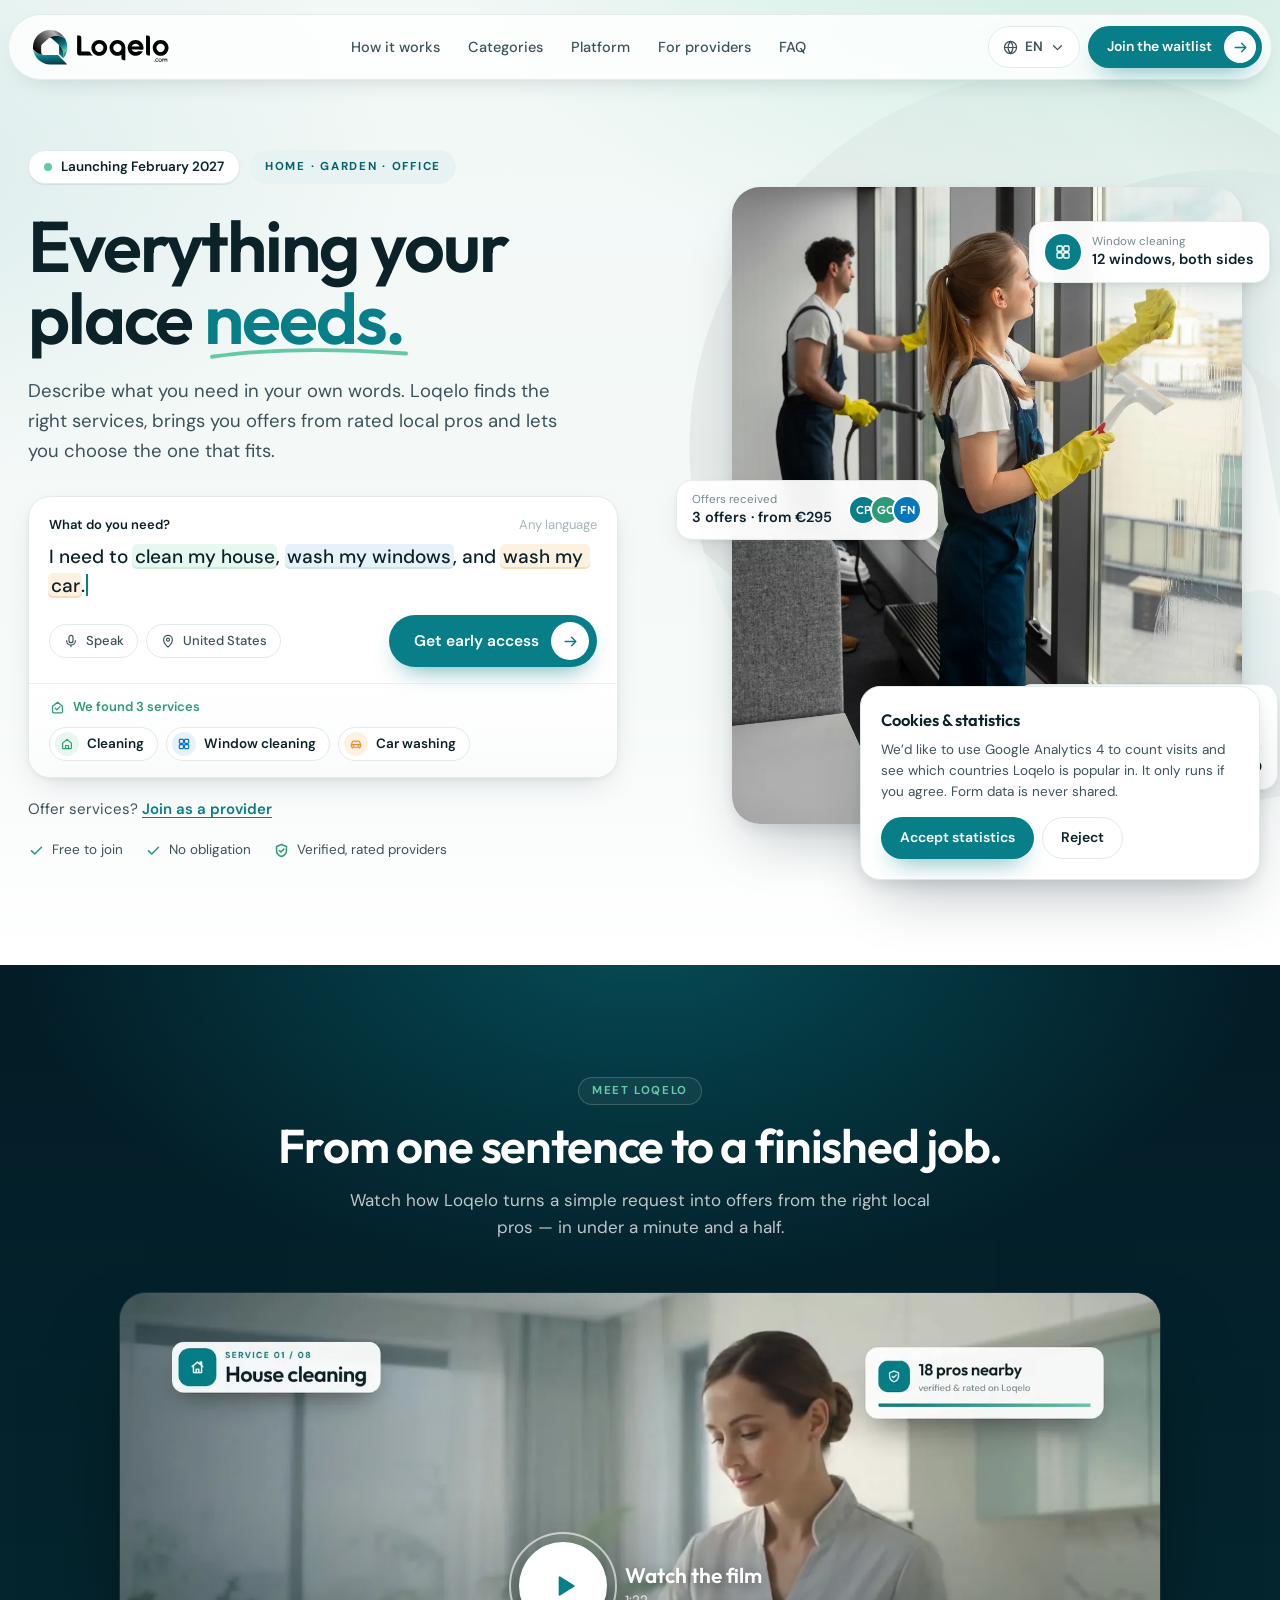
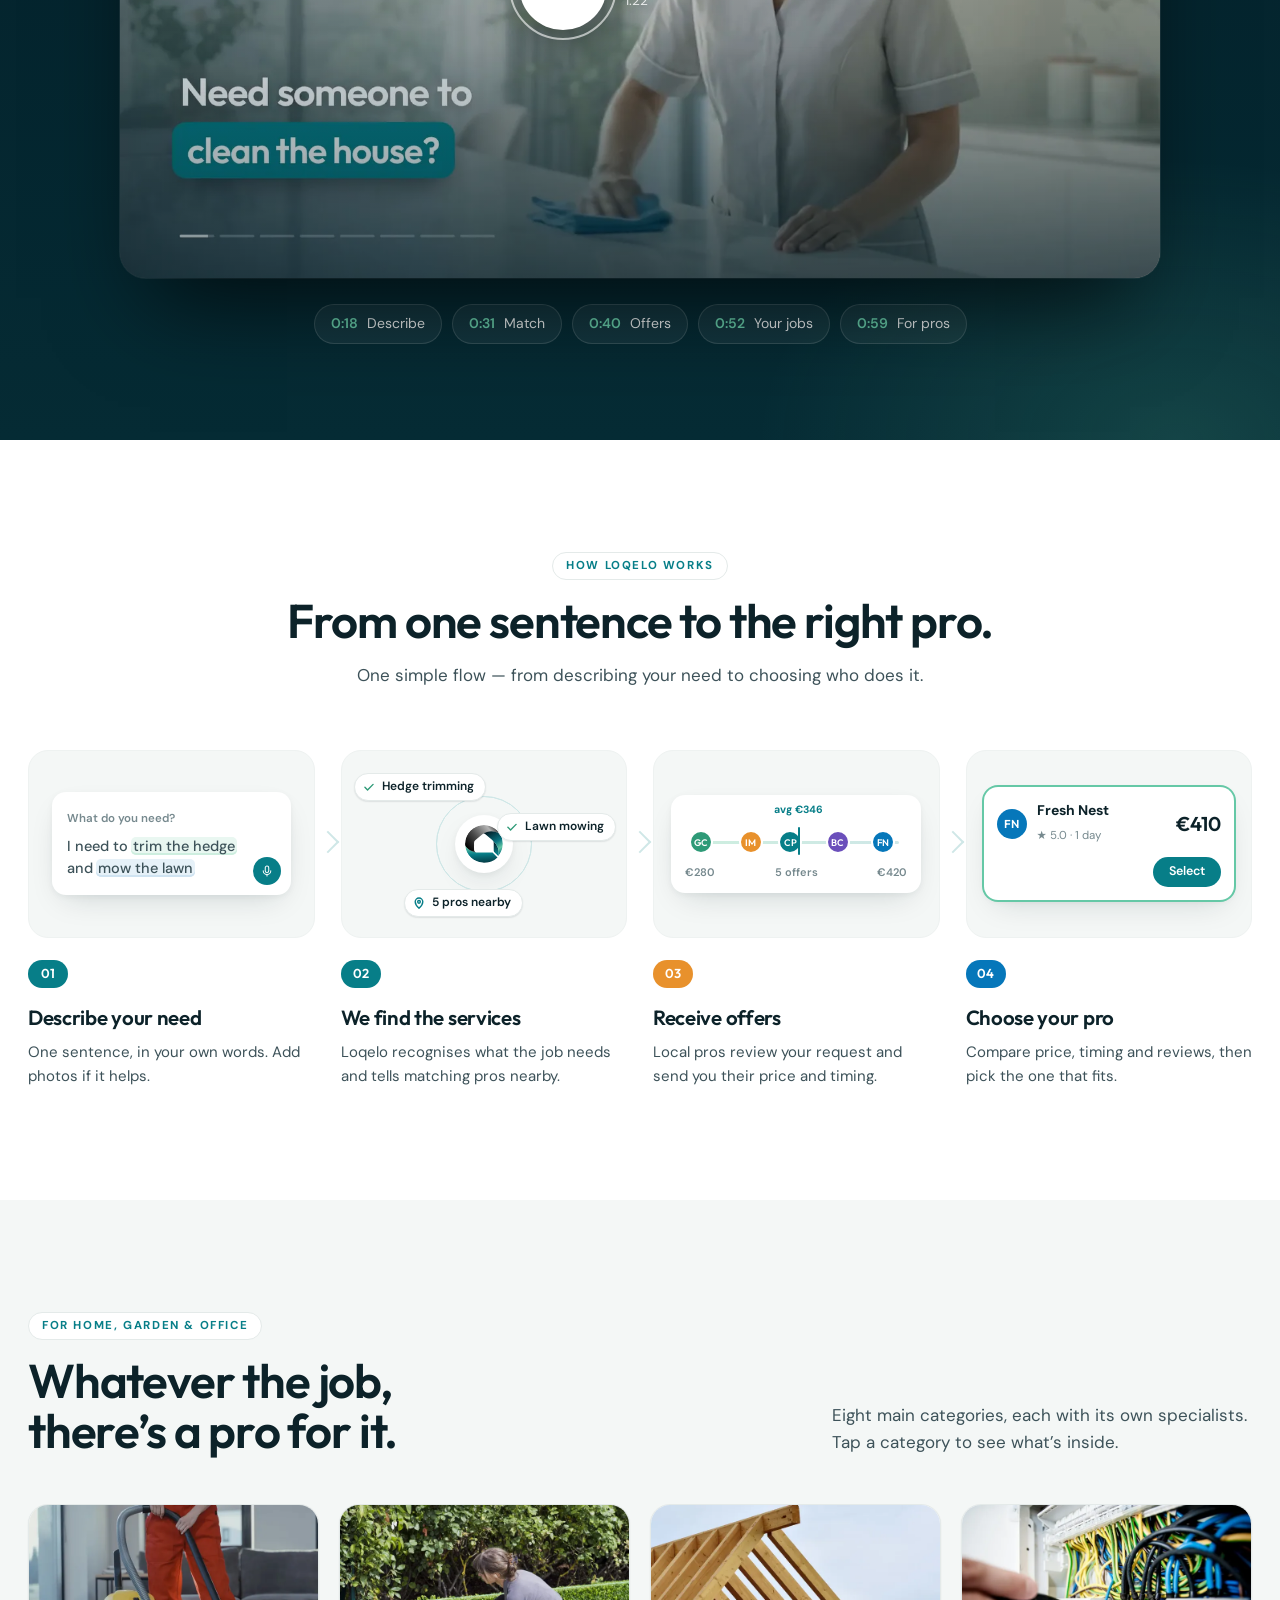
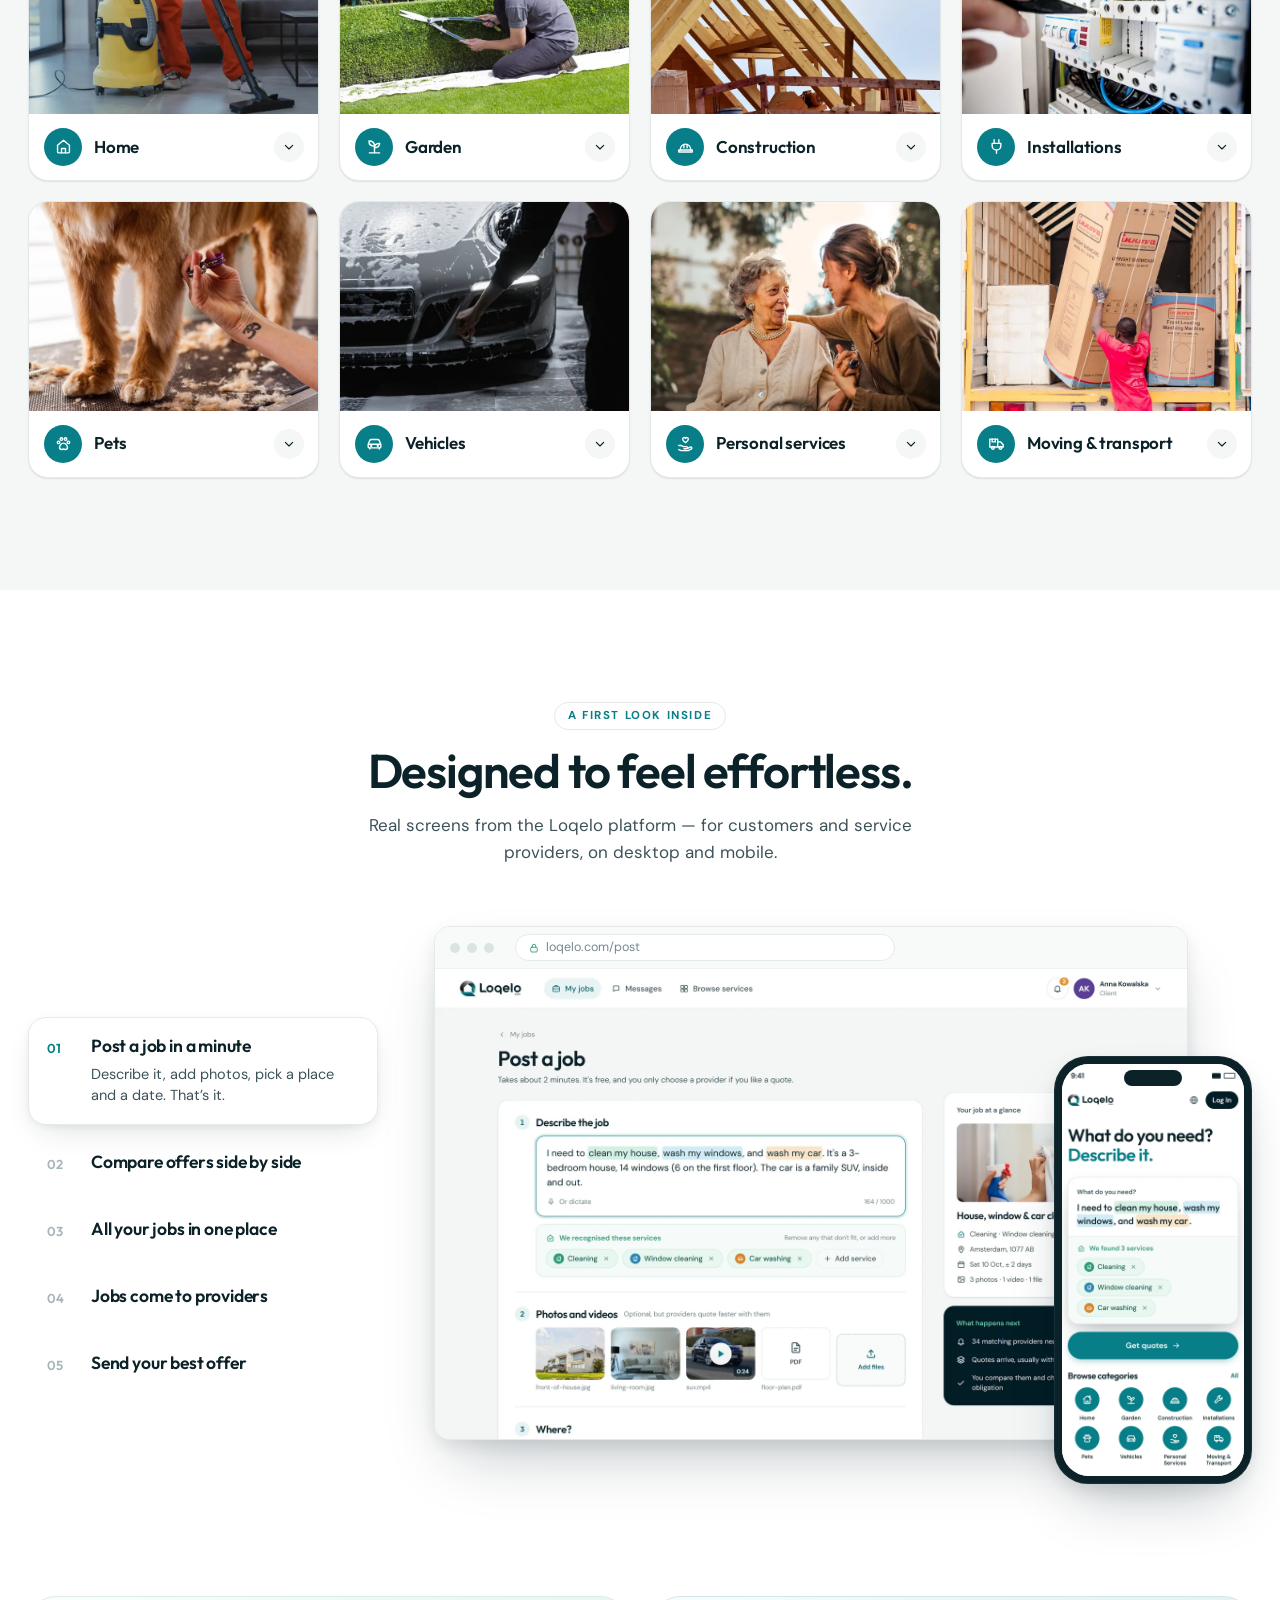
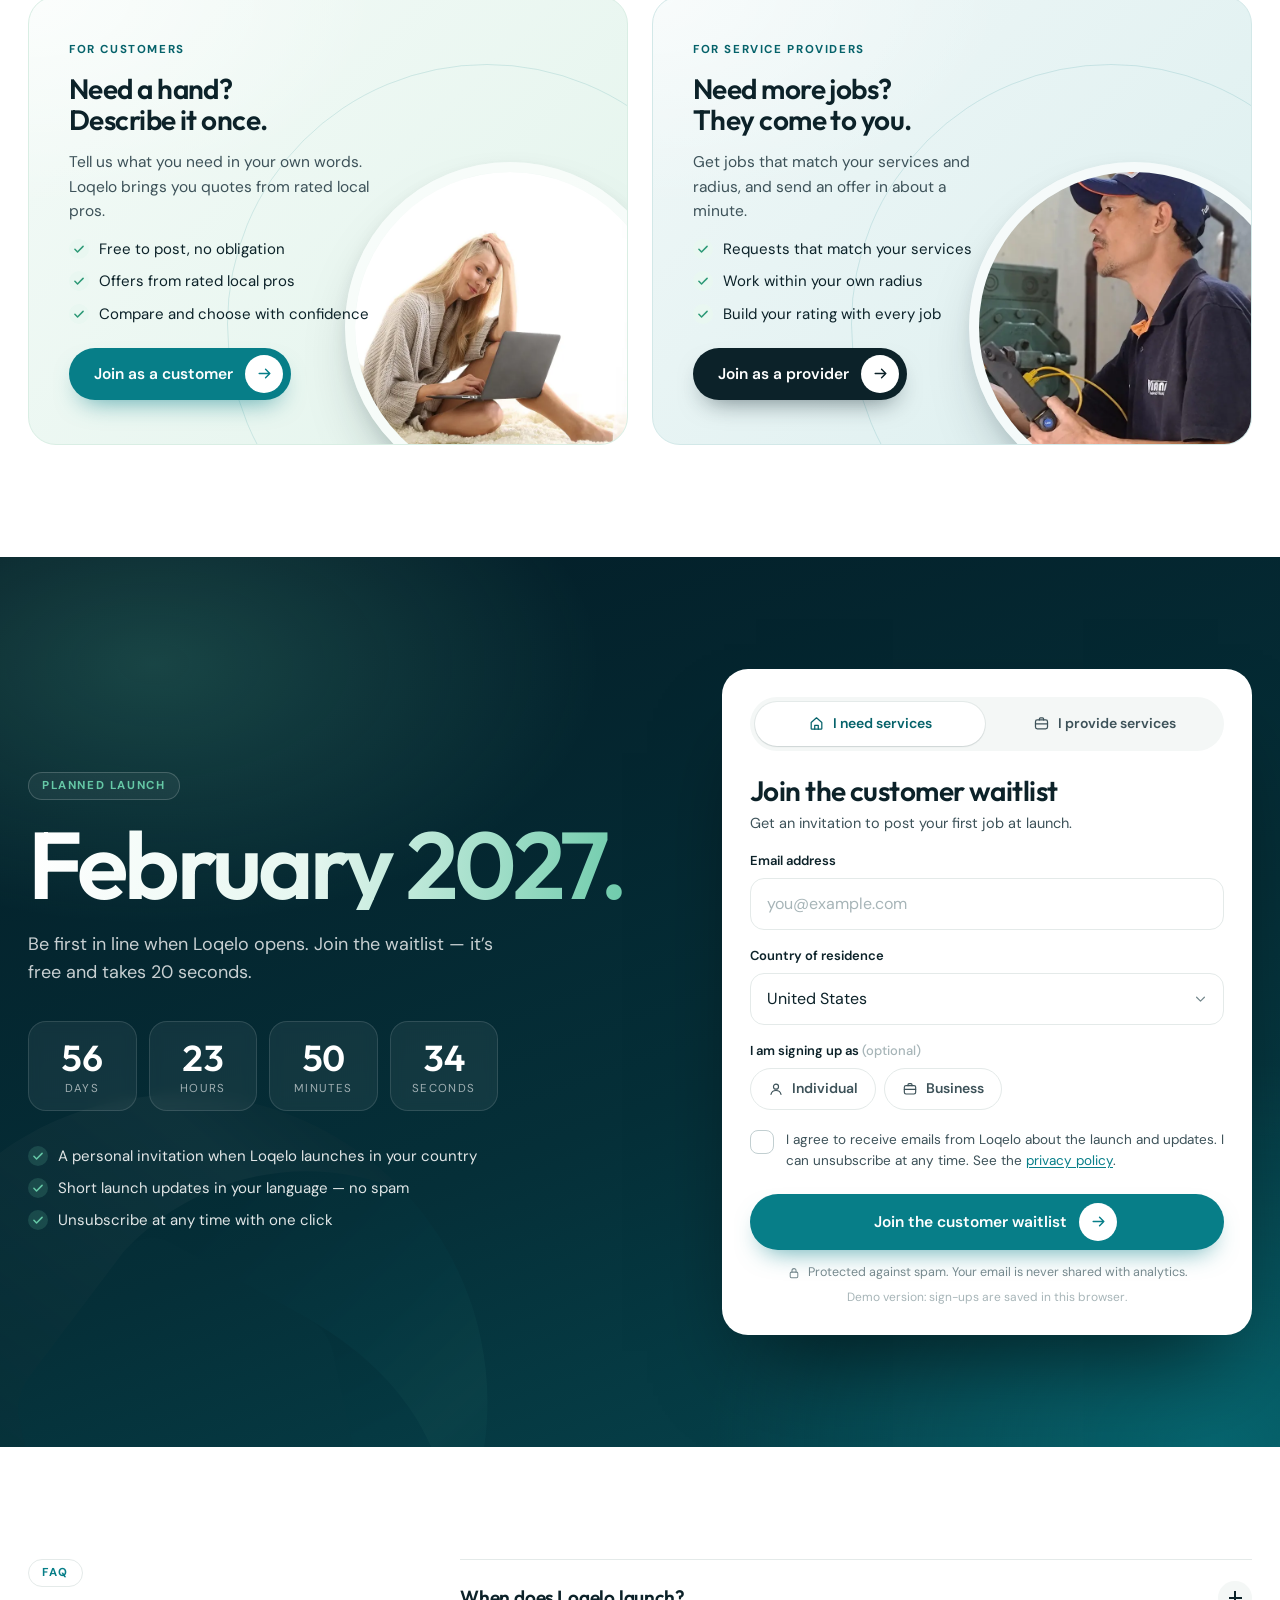
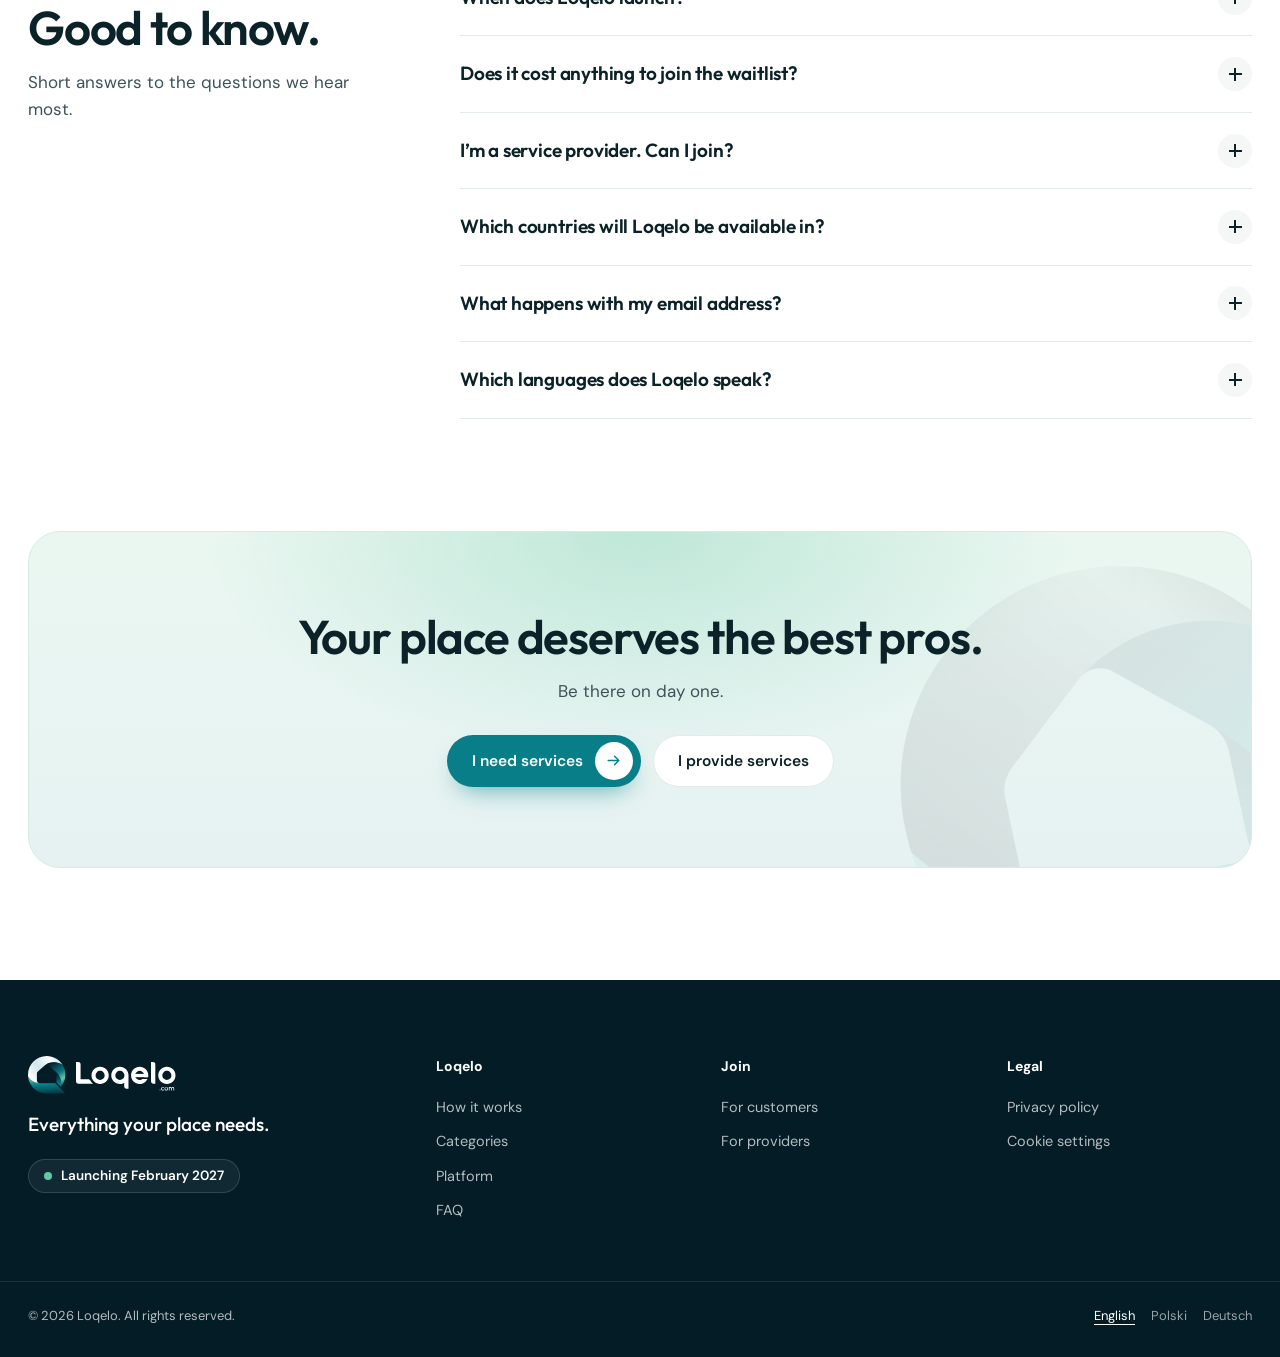
==== commit a59f0866: "Show the hero instantly (CSS animation), service chip translations" ====
--- a/index.html
+++ b/index.html
@@ -83,14 +83,14 @@
   <div class="hero__bg" aria-hidden="true"><img class="hero__mark" src="assets/favicon.svg" alt=""></div>
   <div class="wrap hero__grid">
     <div class="hero__copy">
-      <div class="hero__chips reveal">
+      <div class="hero__chips rise" style="--d:0.00s">
         <span class="chip chip--launch"><i class="pulse"></i><span data-i18n="hero.badge">Launching February 2027</span></span>
         <span class="chip chip--places" data-i18n="hero.places">Home · Garden · Office</span>
       </div>
-      <h1 class="display reveal" data-i18n-html="hero.title">Everything your place <em>needs.</em></h1>
-      <p class="lead reveal" data-i18n="hero.lead">Describe what you need in your own words. Loqelo finds the right services, brings you offers from rated local pros and lets you choose the one that fits.</p>
-
-      <div class="ask reveal" data-describe>
+      <h1 class="display rise" style="--d:0.08s" data-i18n-html="hero.title">Everything your place <em>needs.</em></h1>
+      <p class="lead rise" style="--d:0.16s" data-i18n="hero.lead">Describe what you need in your own words. Loqelo finds the right services, brings you offers from rated local pros and lets you choose the one that fits.</p>
+
+      <div class="ask rise" style="--d:0.24s" data-describe>
         <div class="ask__top"><label for="ask-input" data-i18n="hero.ask">What do you need?</label><span data-i18n="hero.anyLang">Any language</span></div>
         <div class="ask__field">
           <div class="ask__demo" aria-hidden="true" data-demo-text></div>
@@ -109,15 +109,15 @@
         </div>
       </div>
 
-      <p class="hero__provider reveal"><span data-i18n-html="hero.provider">Offer services? <a href="#waitlist" data-role-link="provider" data-cta="hero-provider">Join as a provider</a></span></p>
-      <ul class="trust reveal">
+      <p class="hero__provider rise" style="--d:0.32s"><span data-i18n-html="hero.provider">Offer services? <a href="#waitlist" data-role-link="provider" data-cta="hero-provider">Join as a provider</a></span></p>
+      <ul class="trust rise" style="--d:0.40s">
         <li><svg class="i"><use href="assets/icons.svg#i-check"/></svg><span data-i18n="hero.trust1">Free to join</span></li>
         <li><svg class="i"><use href="assets/icons.svg#i-check"/></svg><span data-i18n="hero.trust2">No obligation</span></li>
         <li><svg class="i"><use href="assets/icons.svg#i-shield"/></svg><span data-i18n="hero.trust3">Verified, rated providers</span></li>
       </ul>
     </div>
 
-    <div class="hero__visual reveal">
+    <div class="hero__visual rise" style="--d:0.48s">
       <figure class="photo">
         <img src="assets/img/hero.webp" width="960" height="1200" alt="Two cleaning professionals washing large office windows" data-i18n-alt="hero.photoAlt" fetchpriority="high">
       </figure>
--- a/assets/css/site.css
+++ b/assets/css/site.css
@@ -411,6 +411,8 @@
 .modal .btn{margin-top:22px}
 
 /* ---------- motion ---------- */
+.rise{animation:rise .85s cubic-bezier(.2,.7,.2,1) both;animation-delay:var(--d,0s)}
+@keyframes rise{from{opacity:0;transform:translateY(18px)}}
 .js .reveal{opacity:0;transform:translateY(20px);transition:opacity .75s ease,transform .75s cubic-bezier(.2,.7,.2,1);transition-delay:var(--d,0s)}
 .js .reveal.in{opacity:1;transform:none}
 @media (prefers-reduced-motion:reduce){
